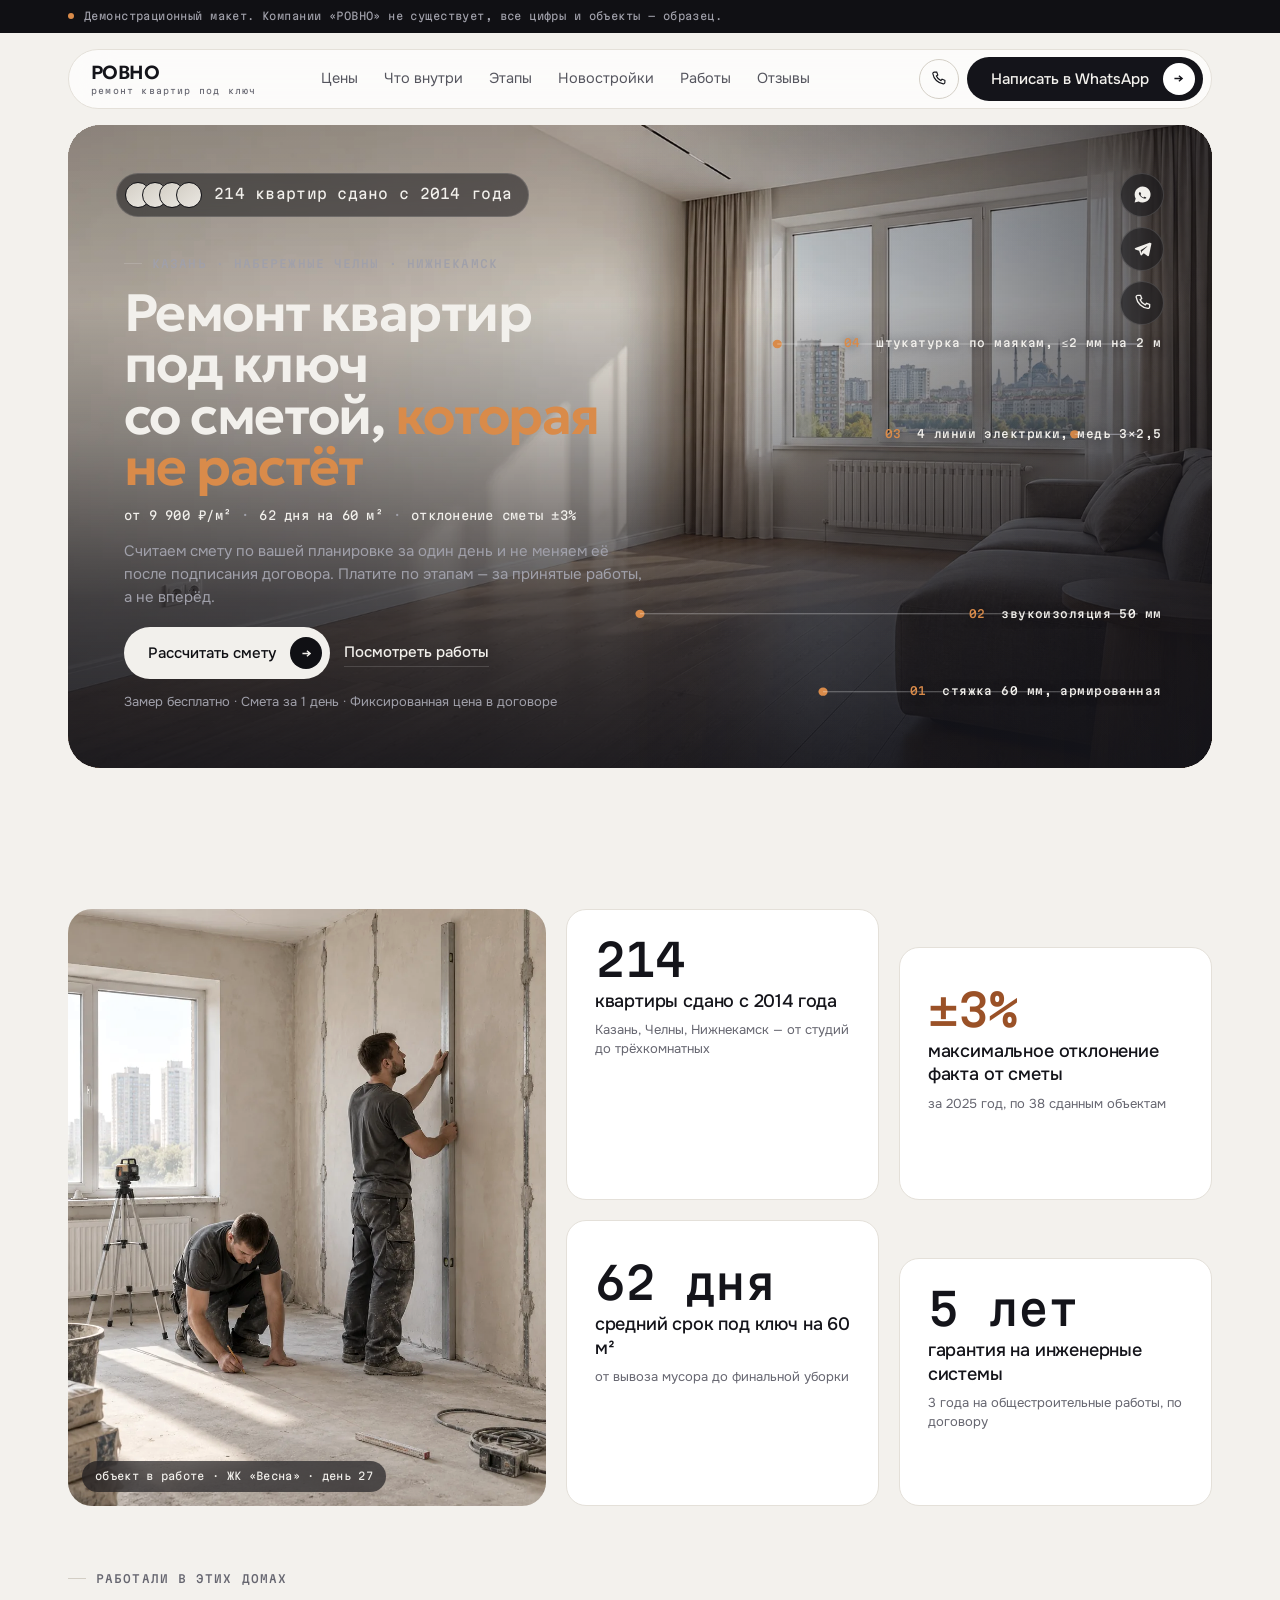
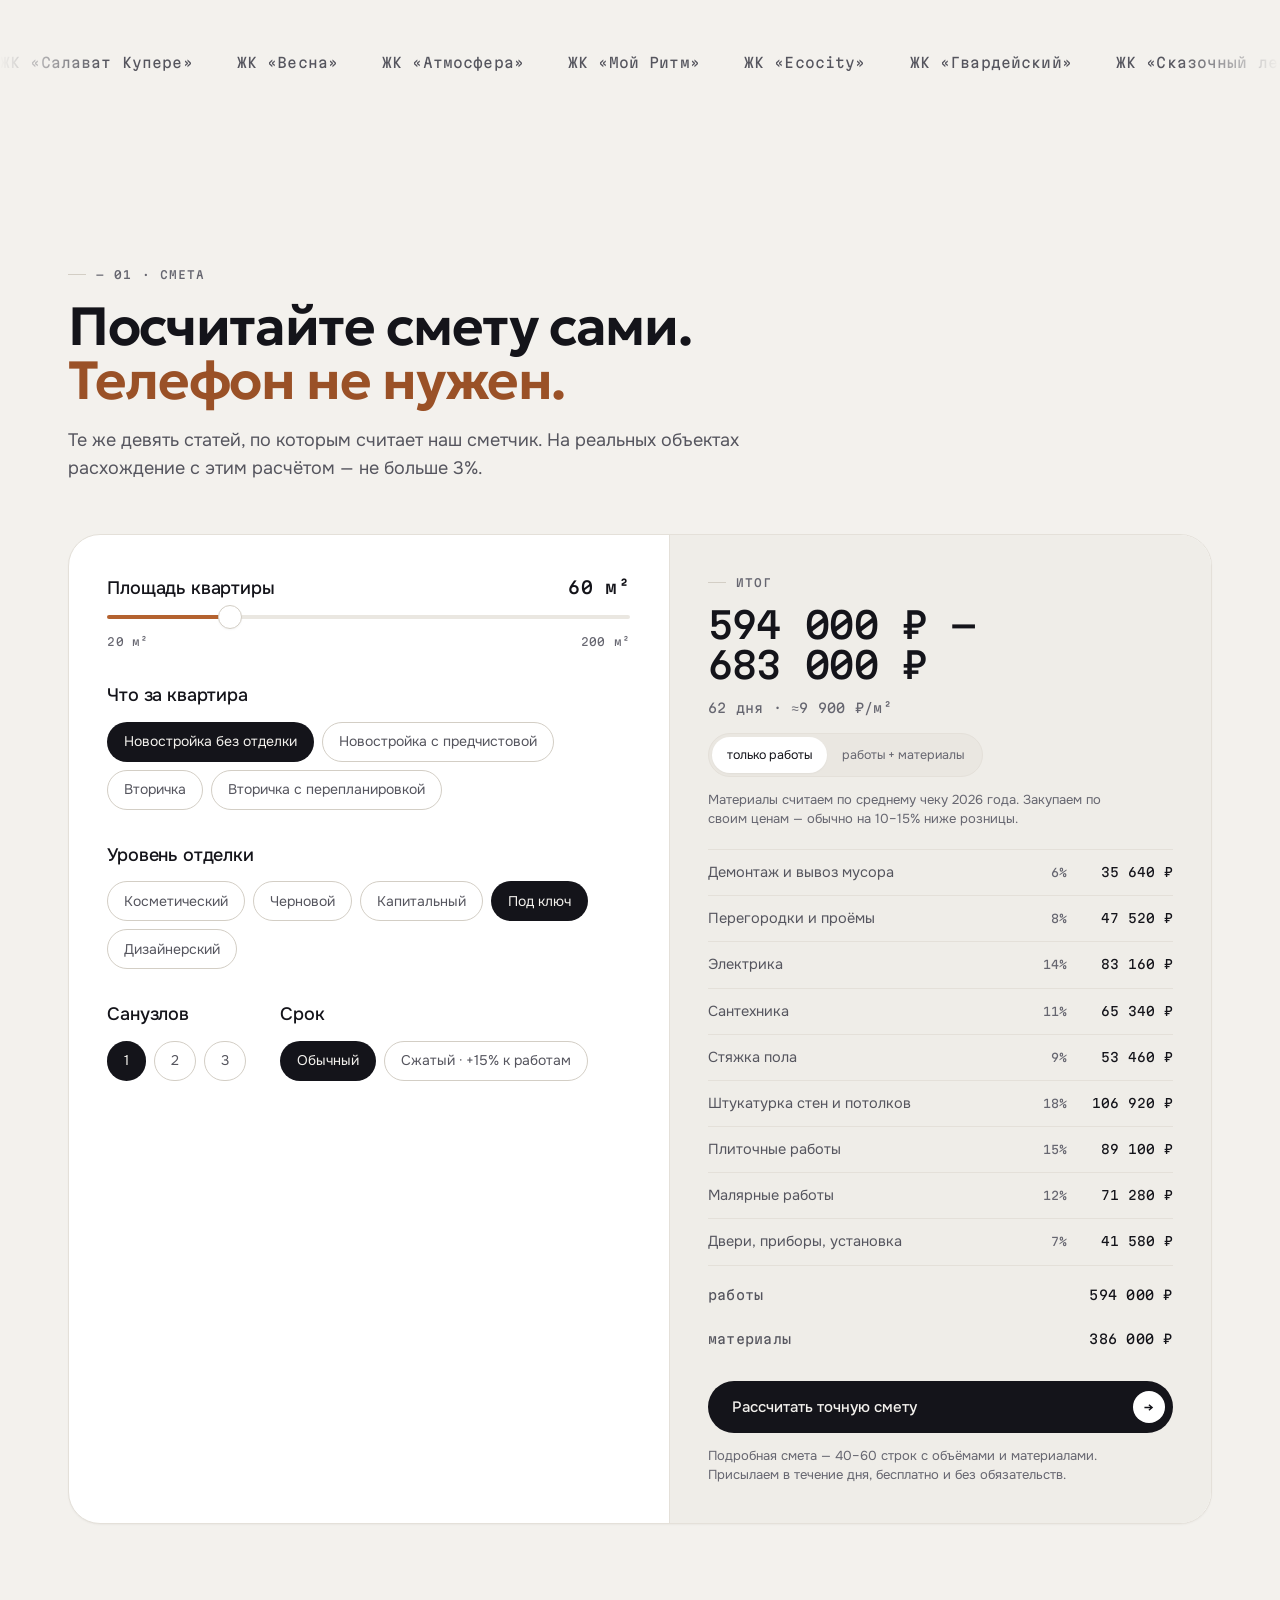
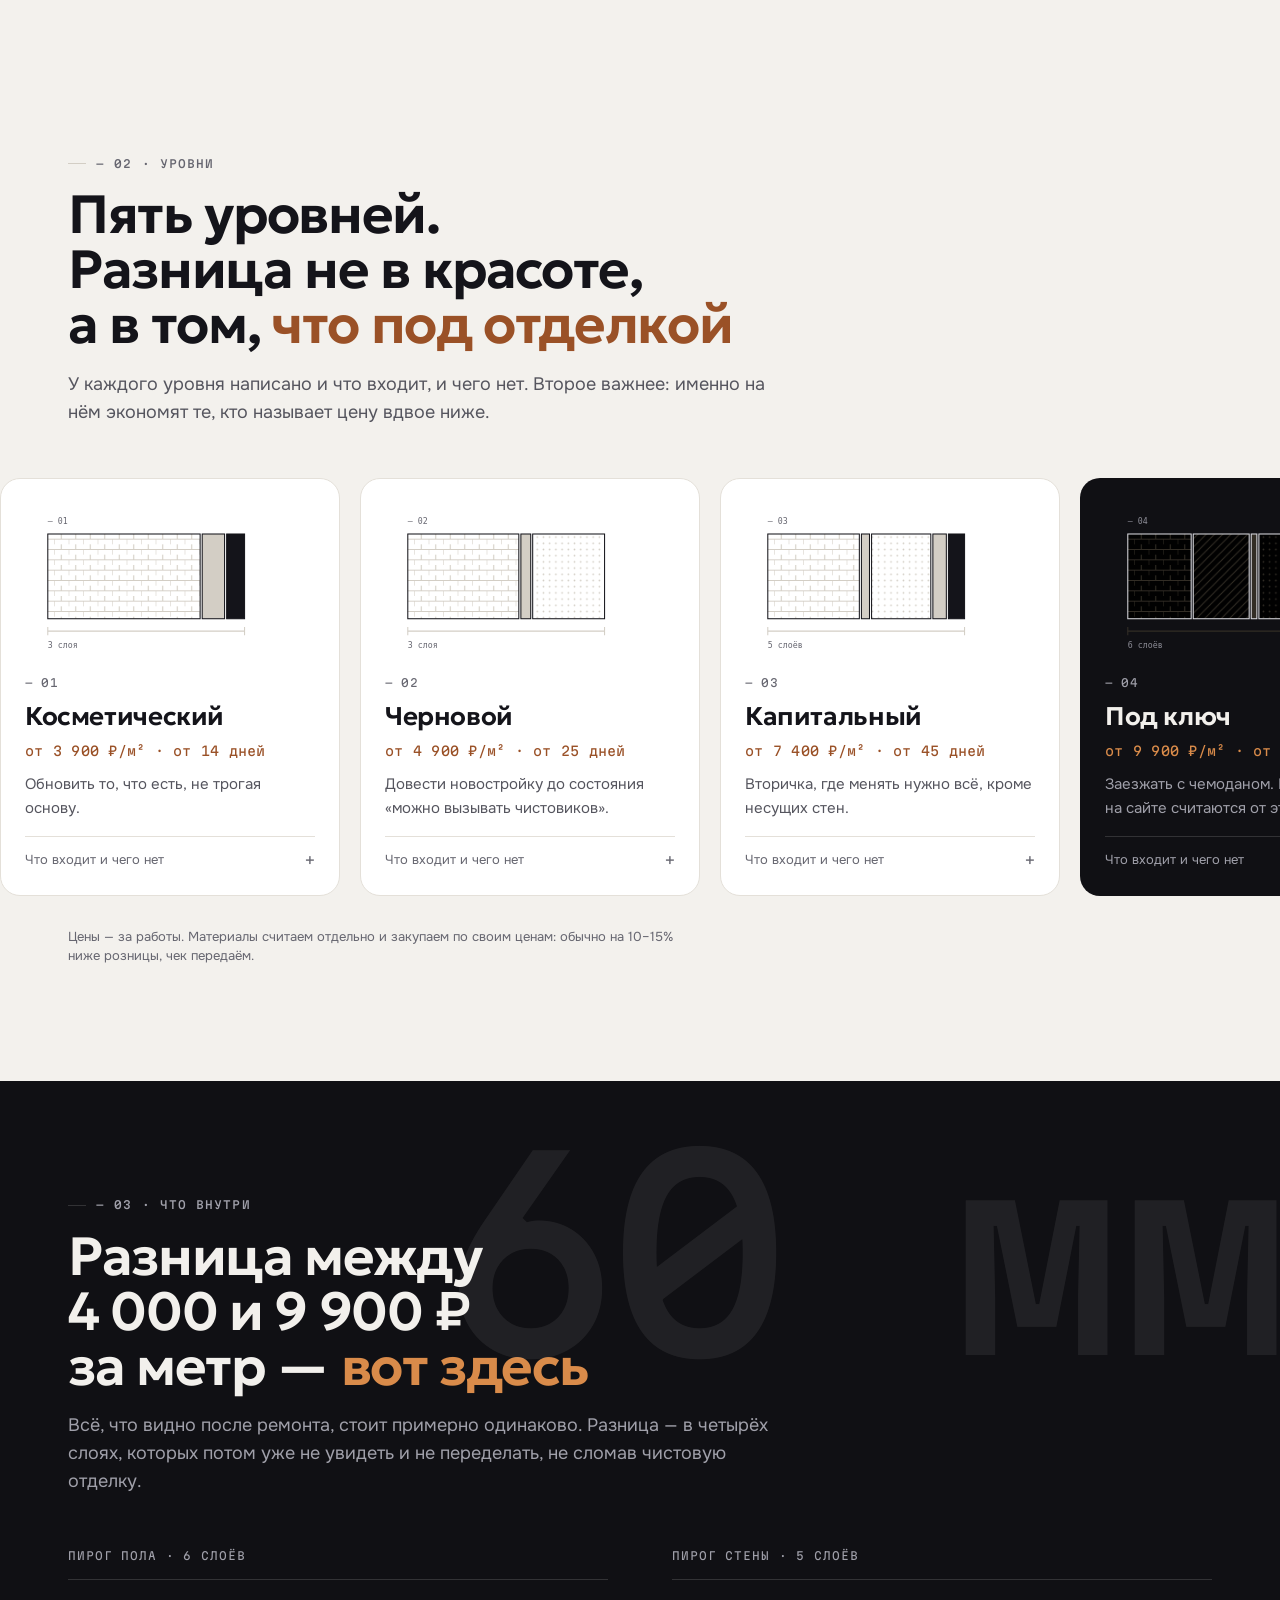
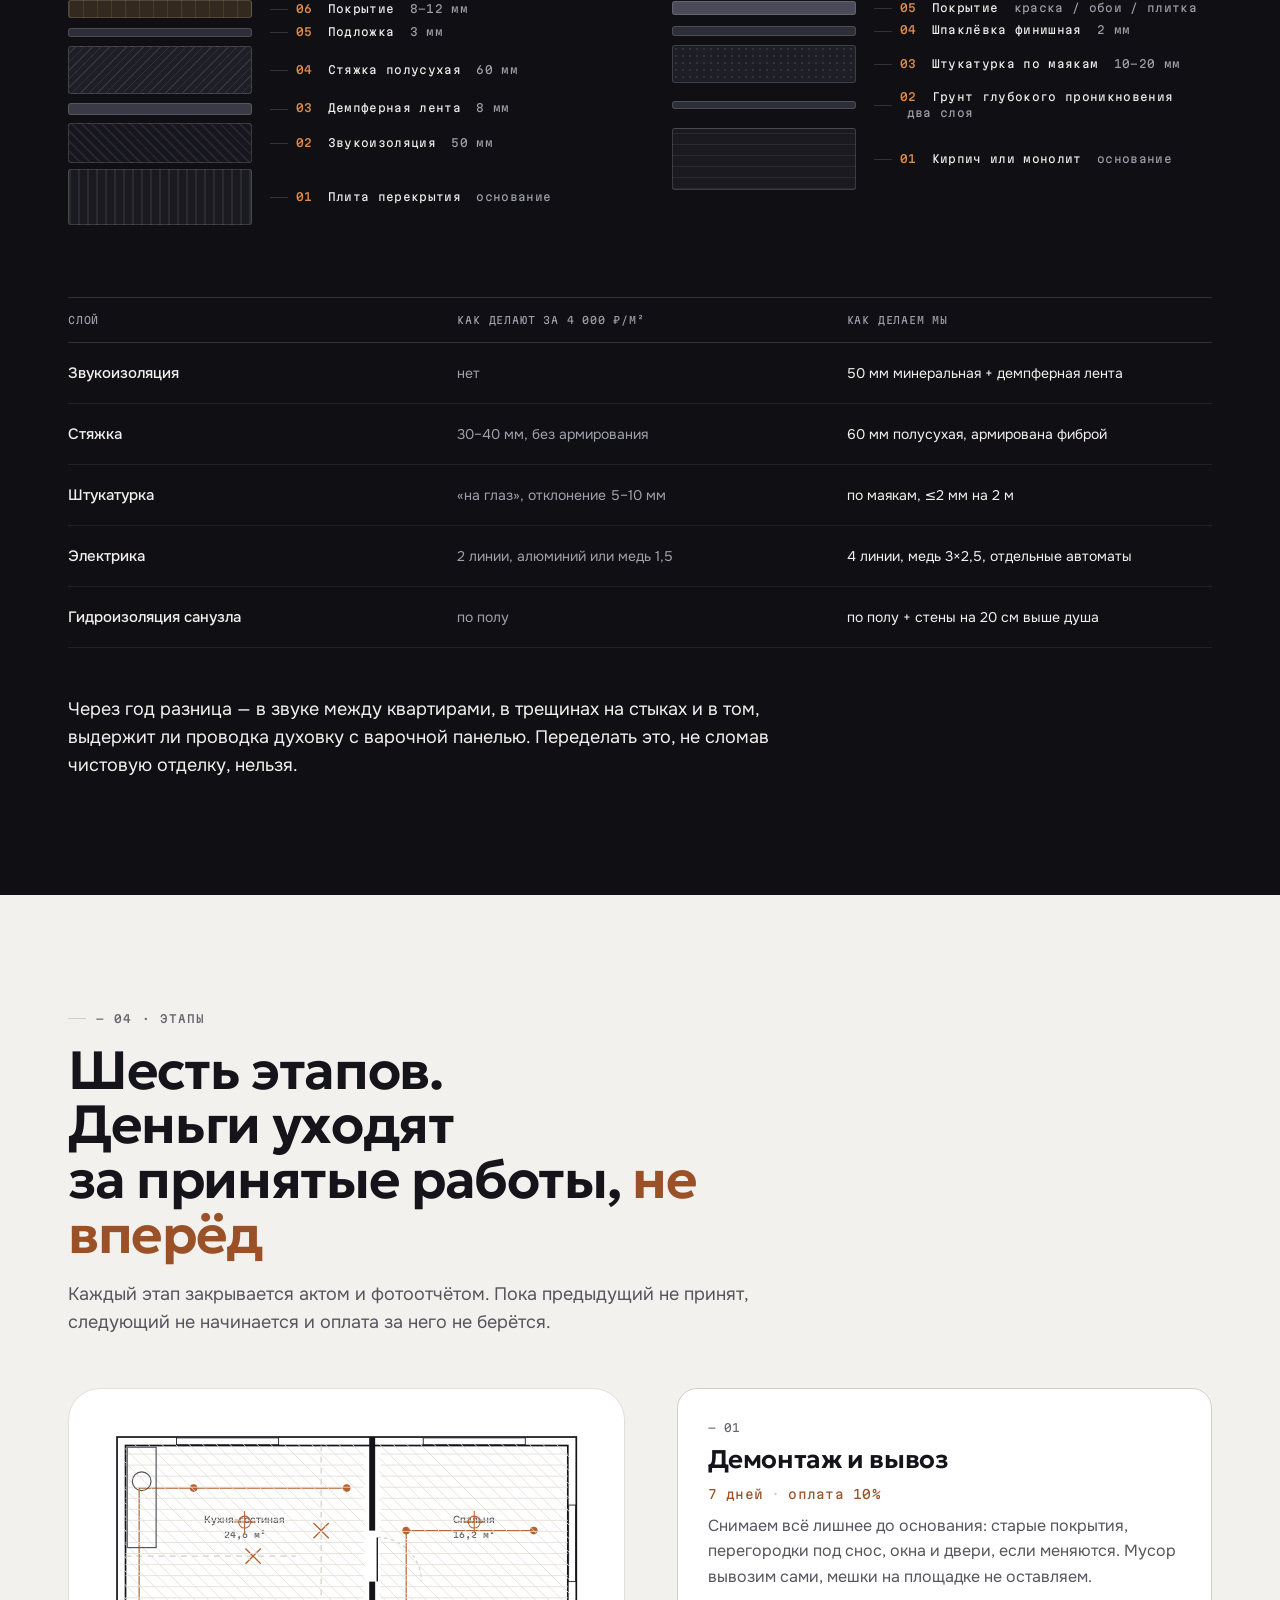
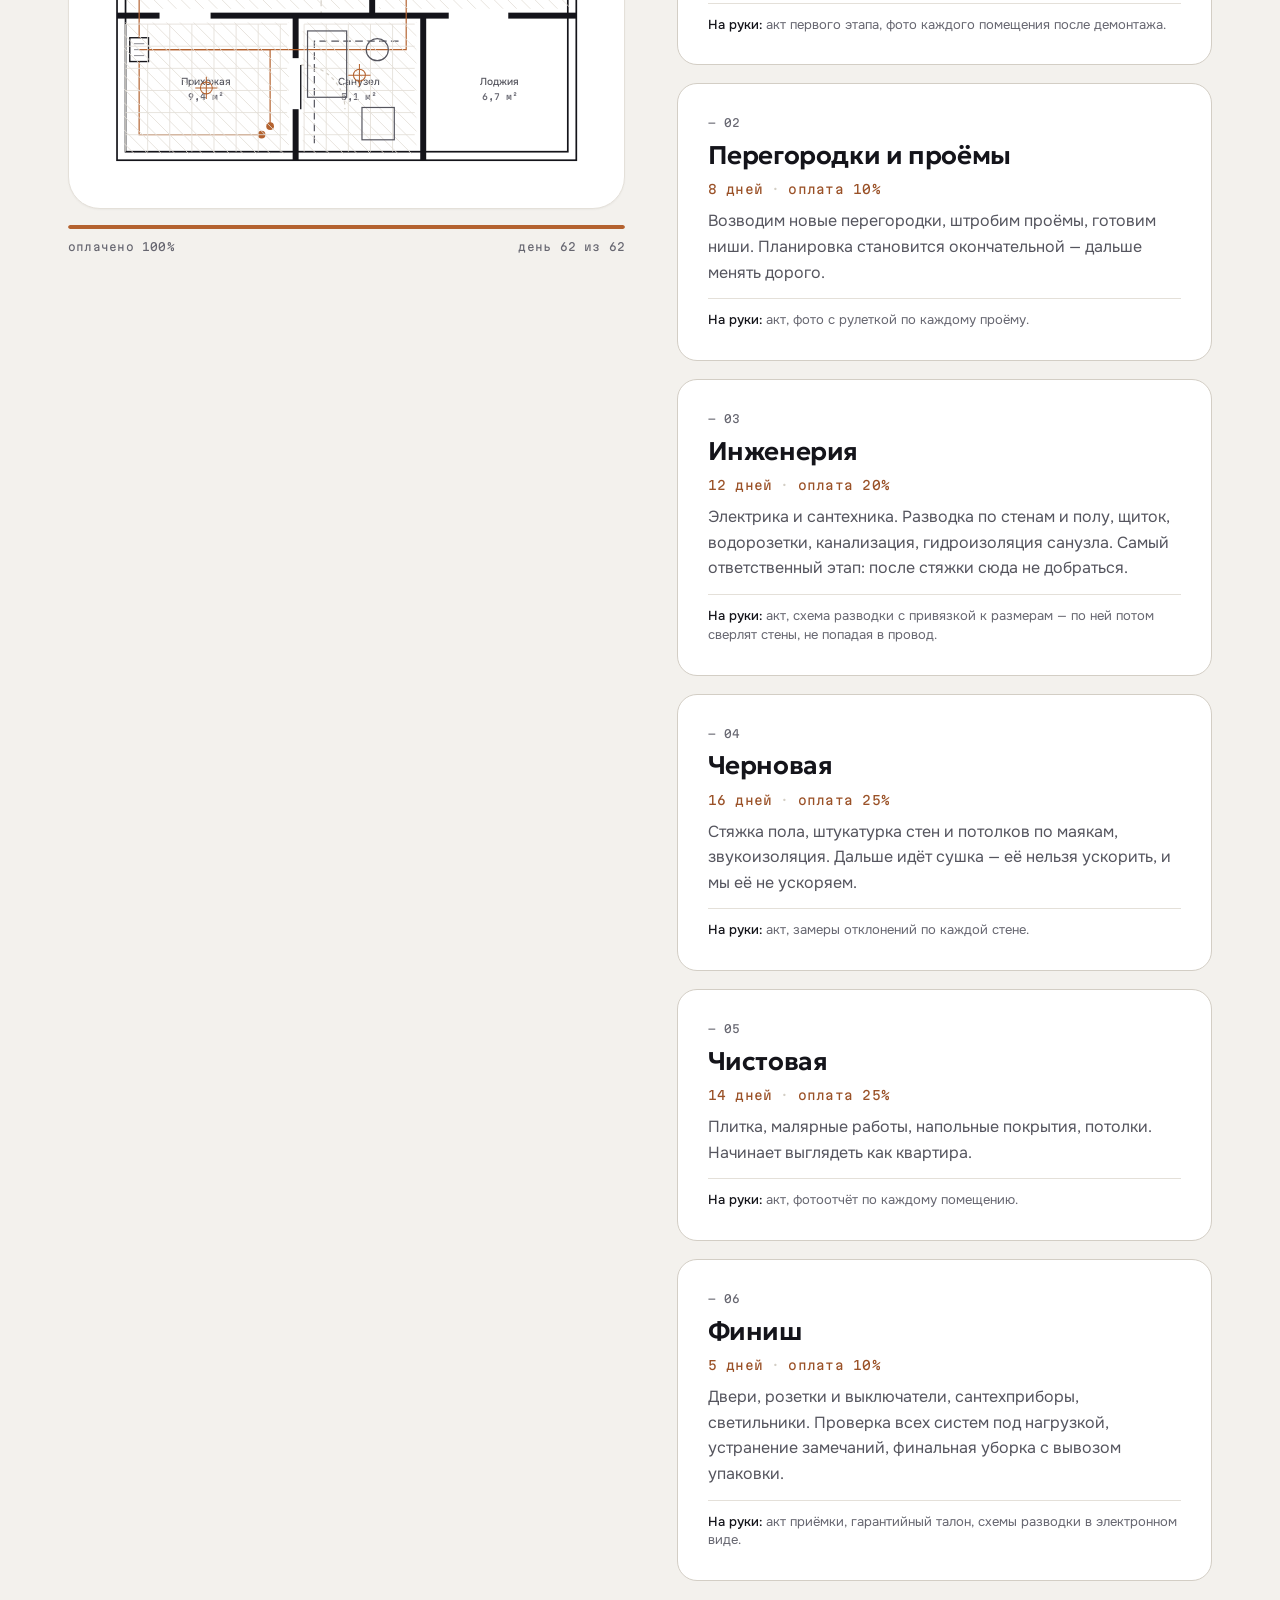
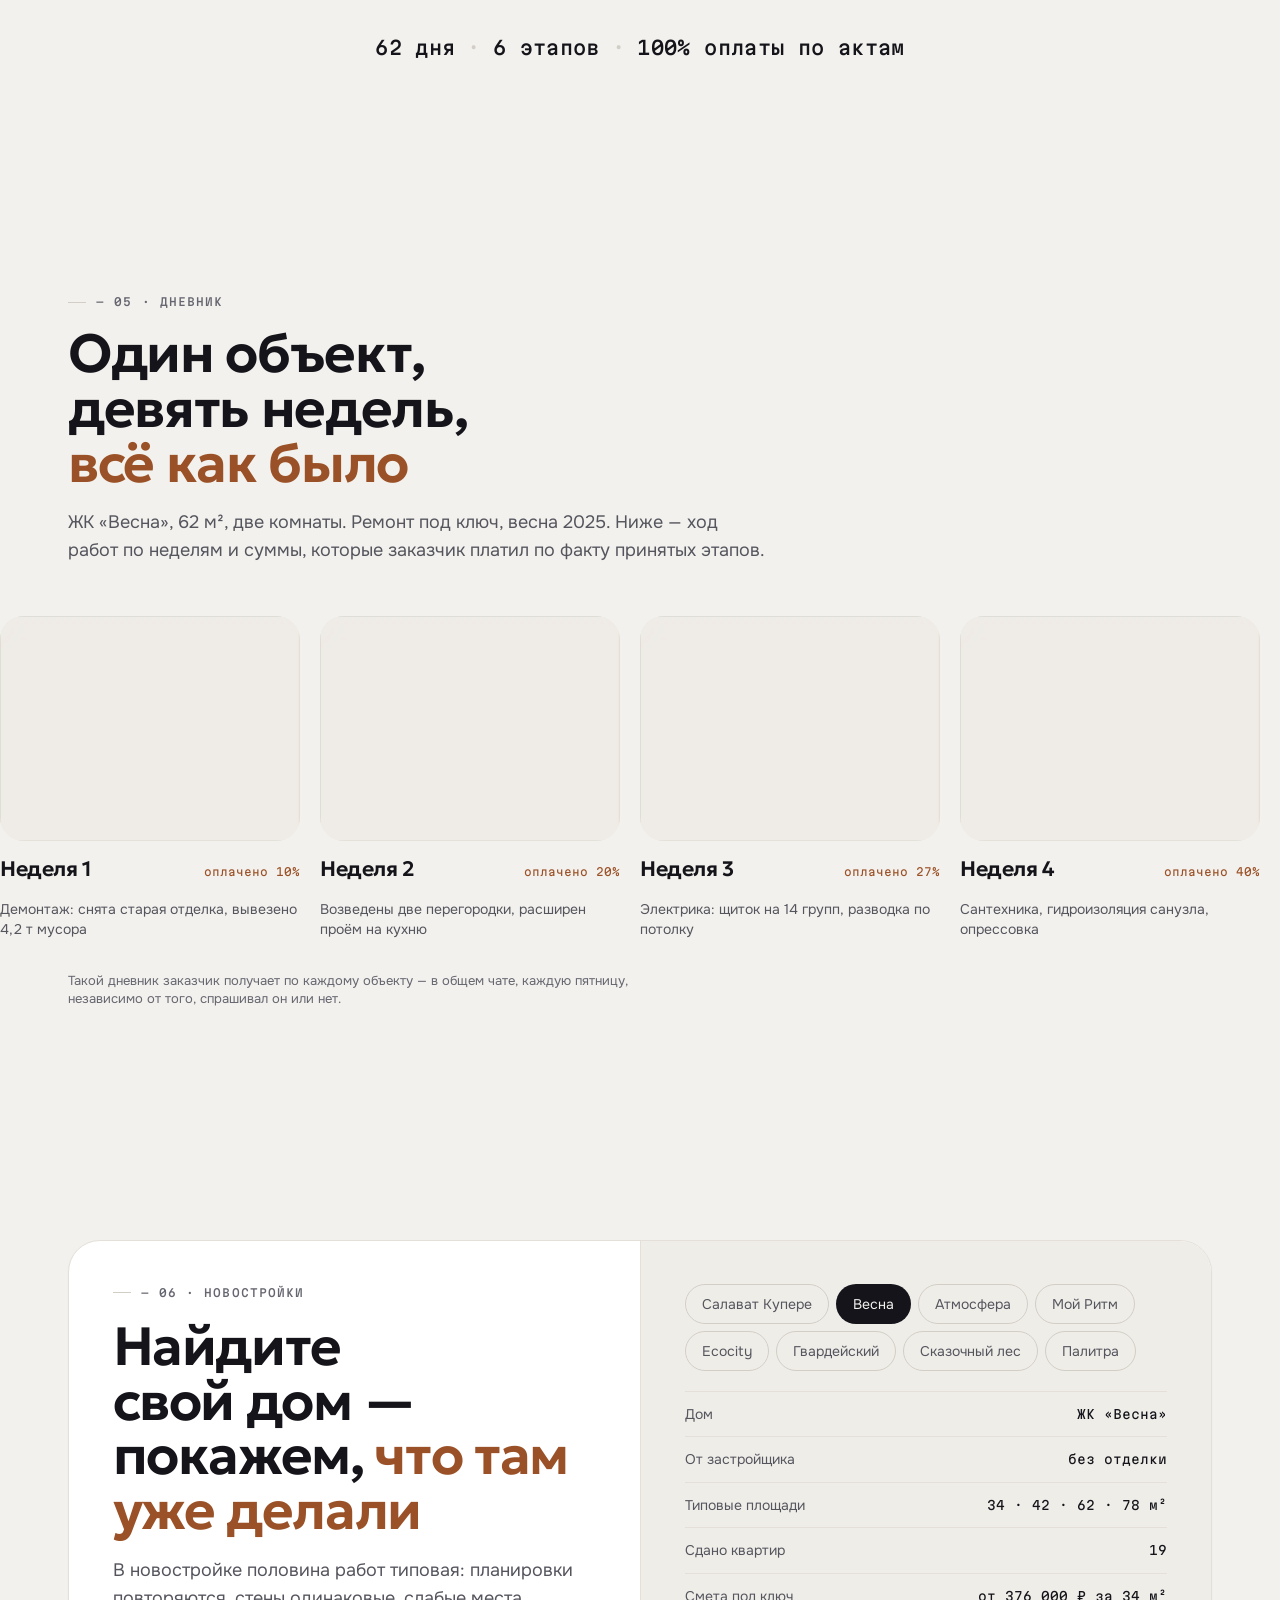
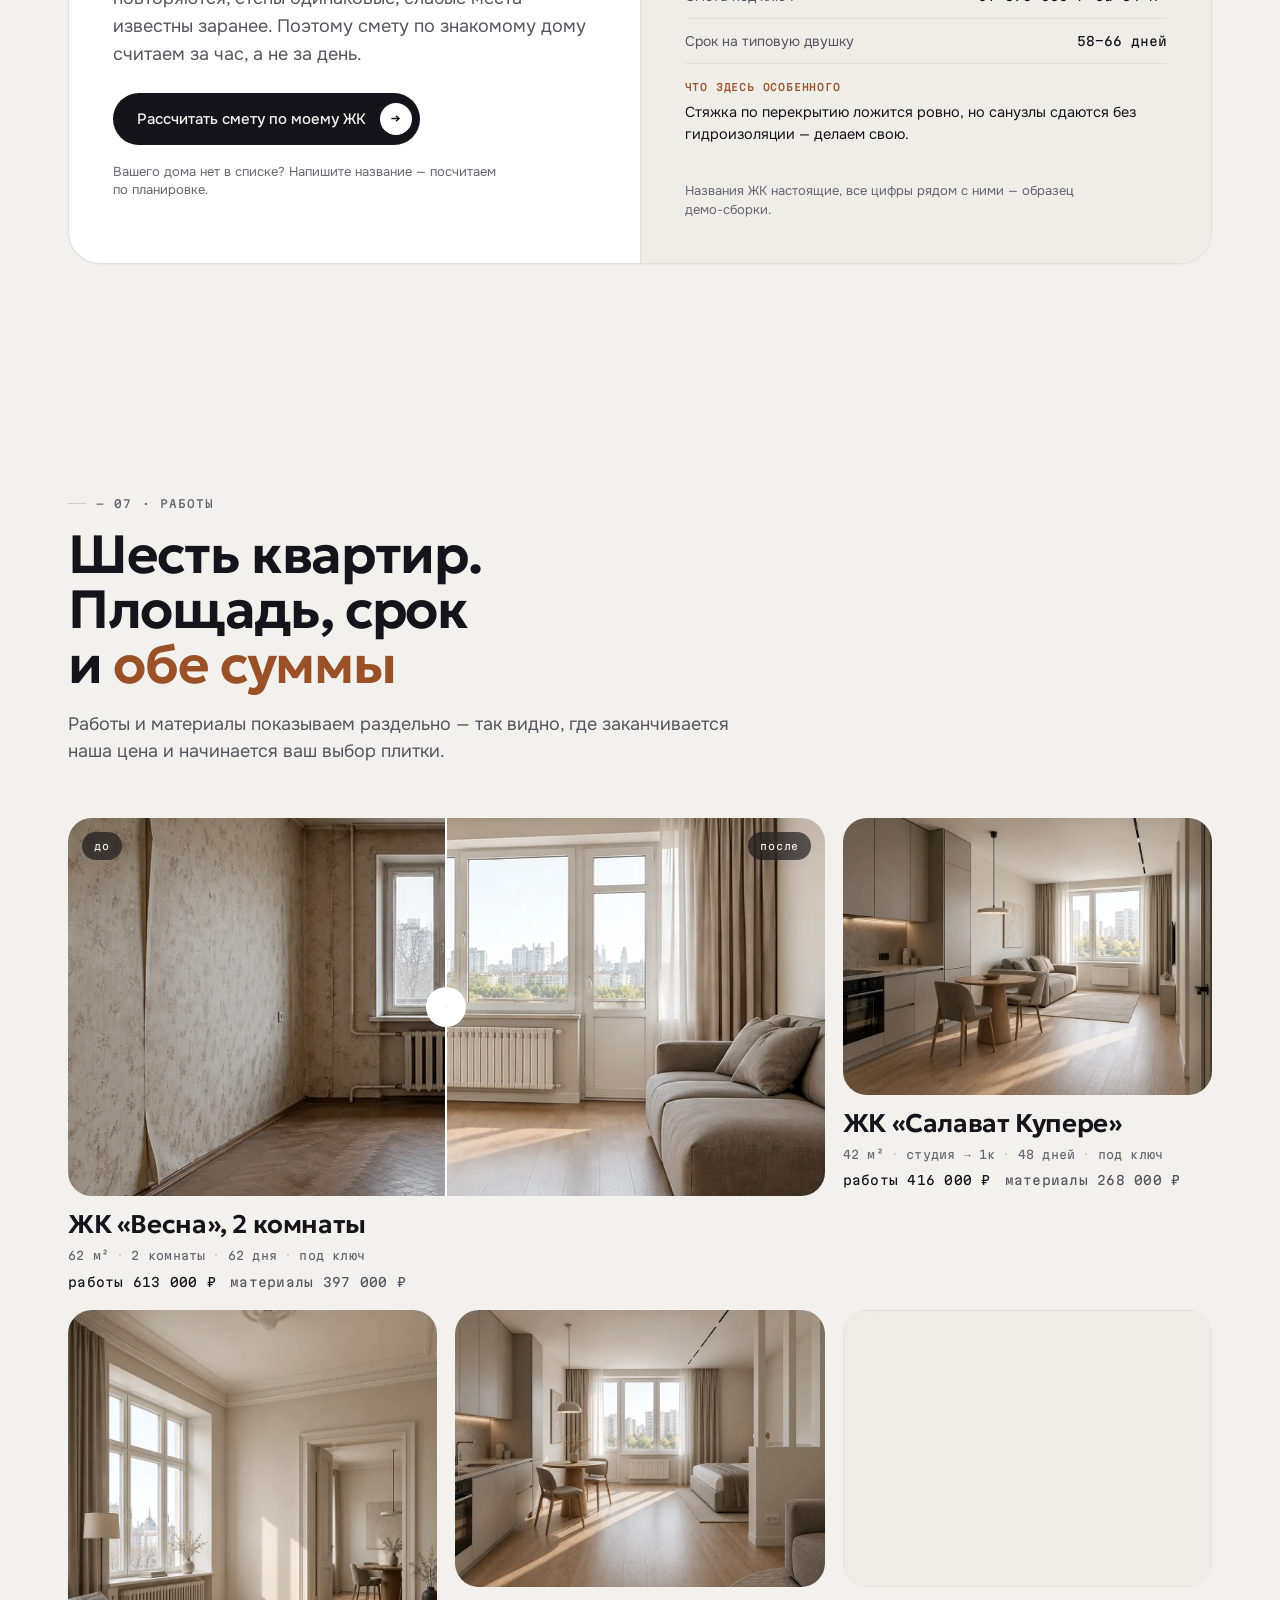
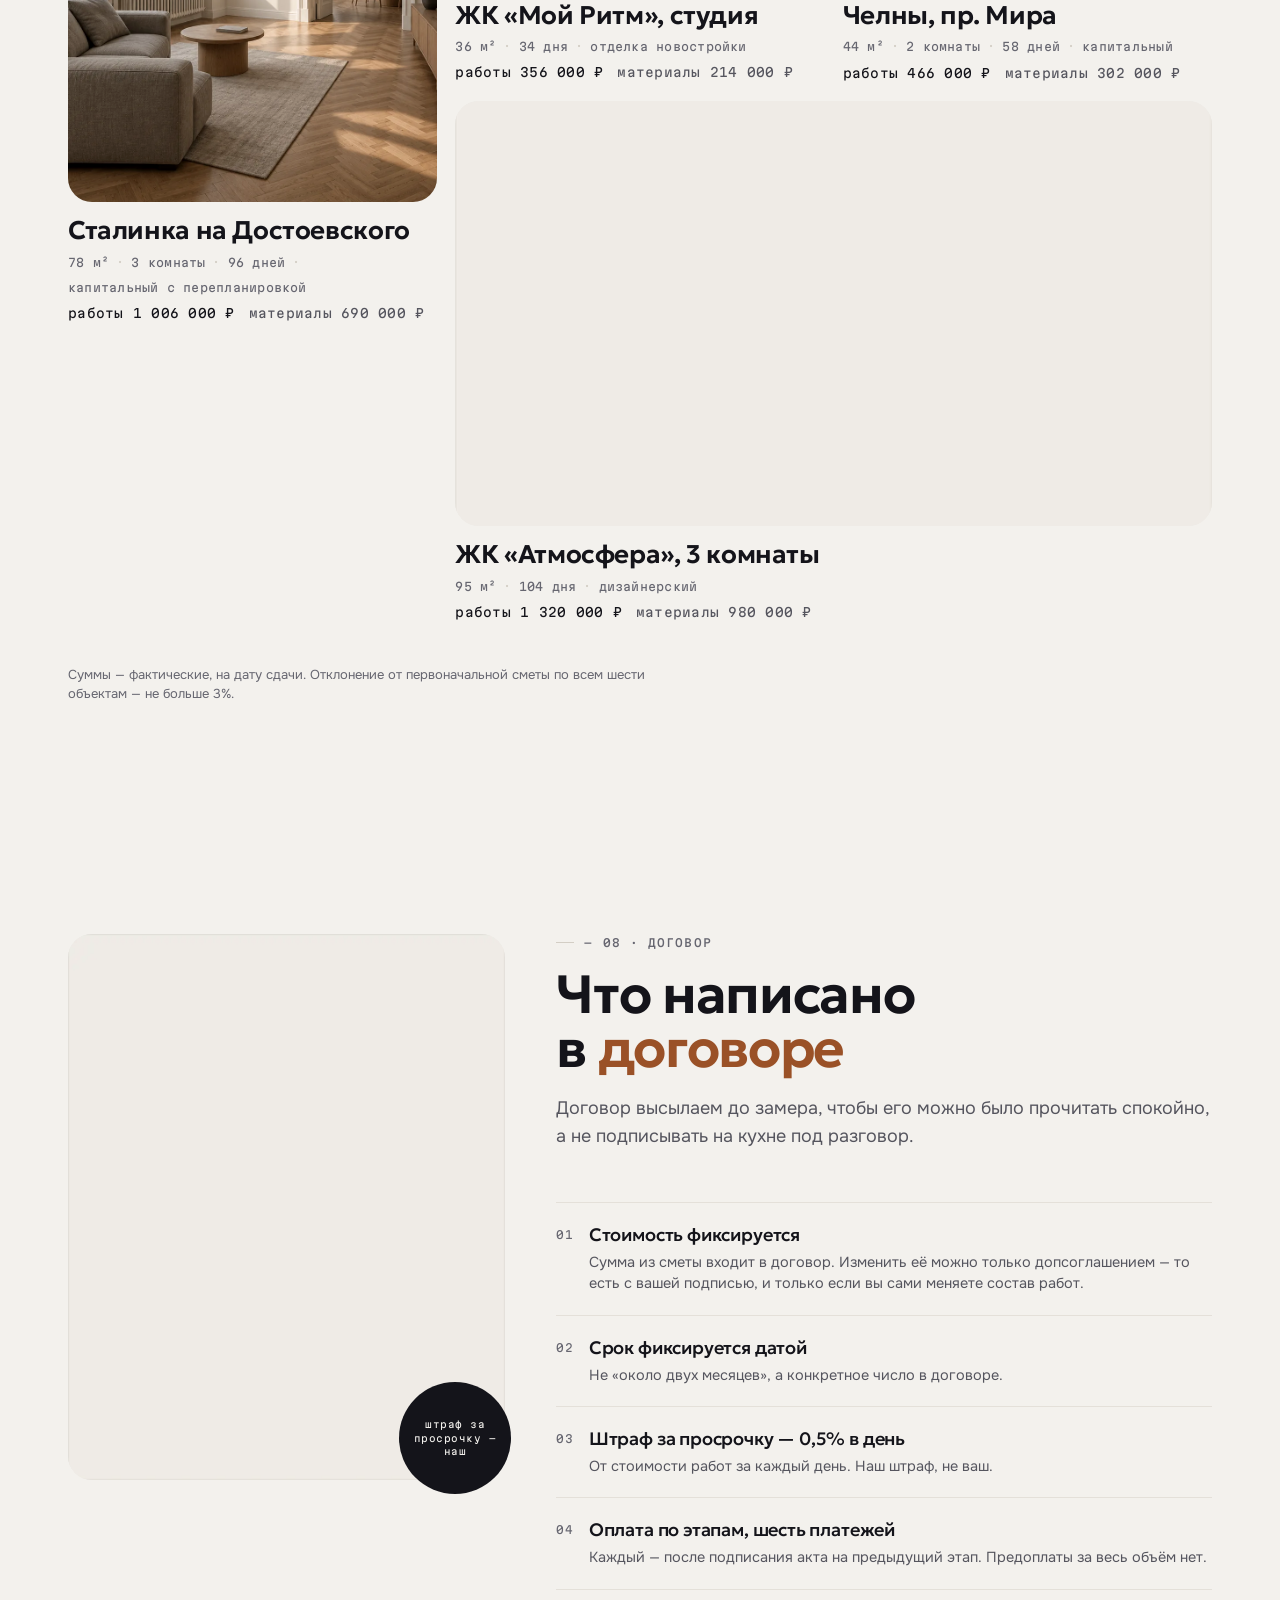
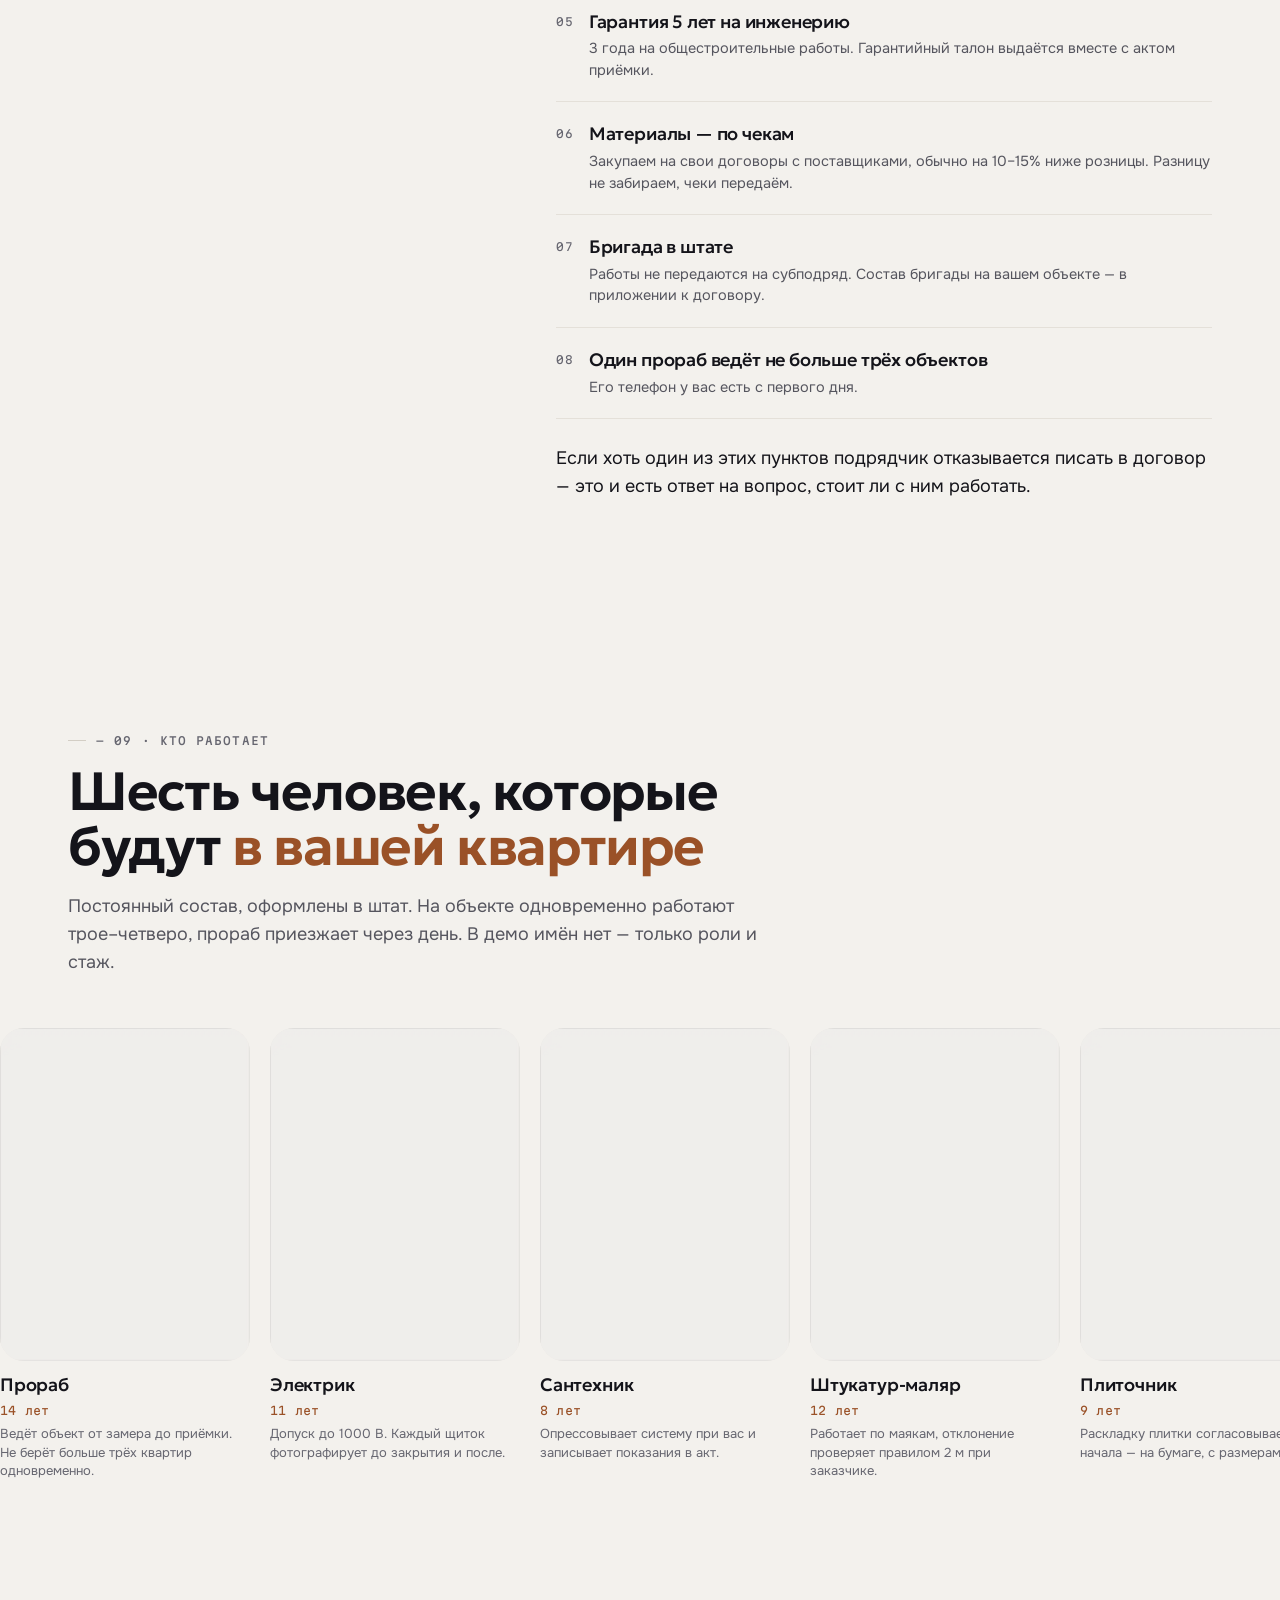
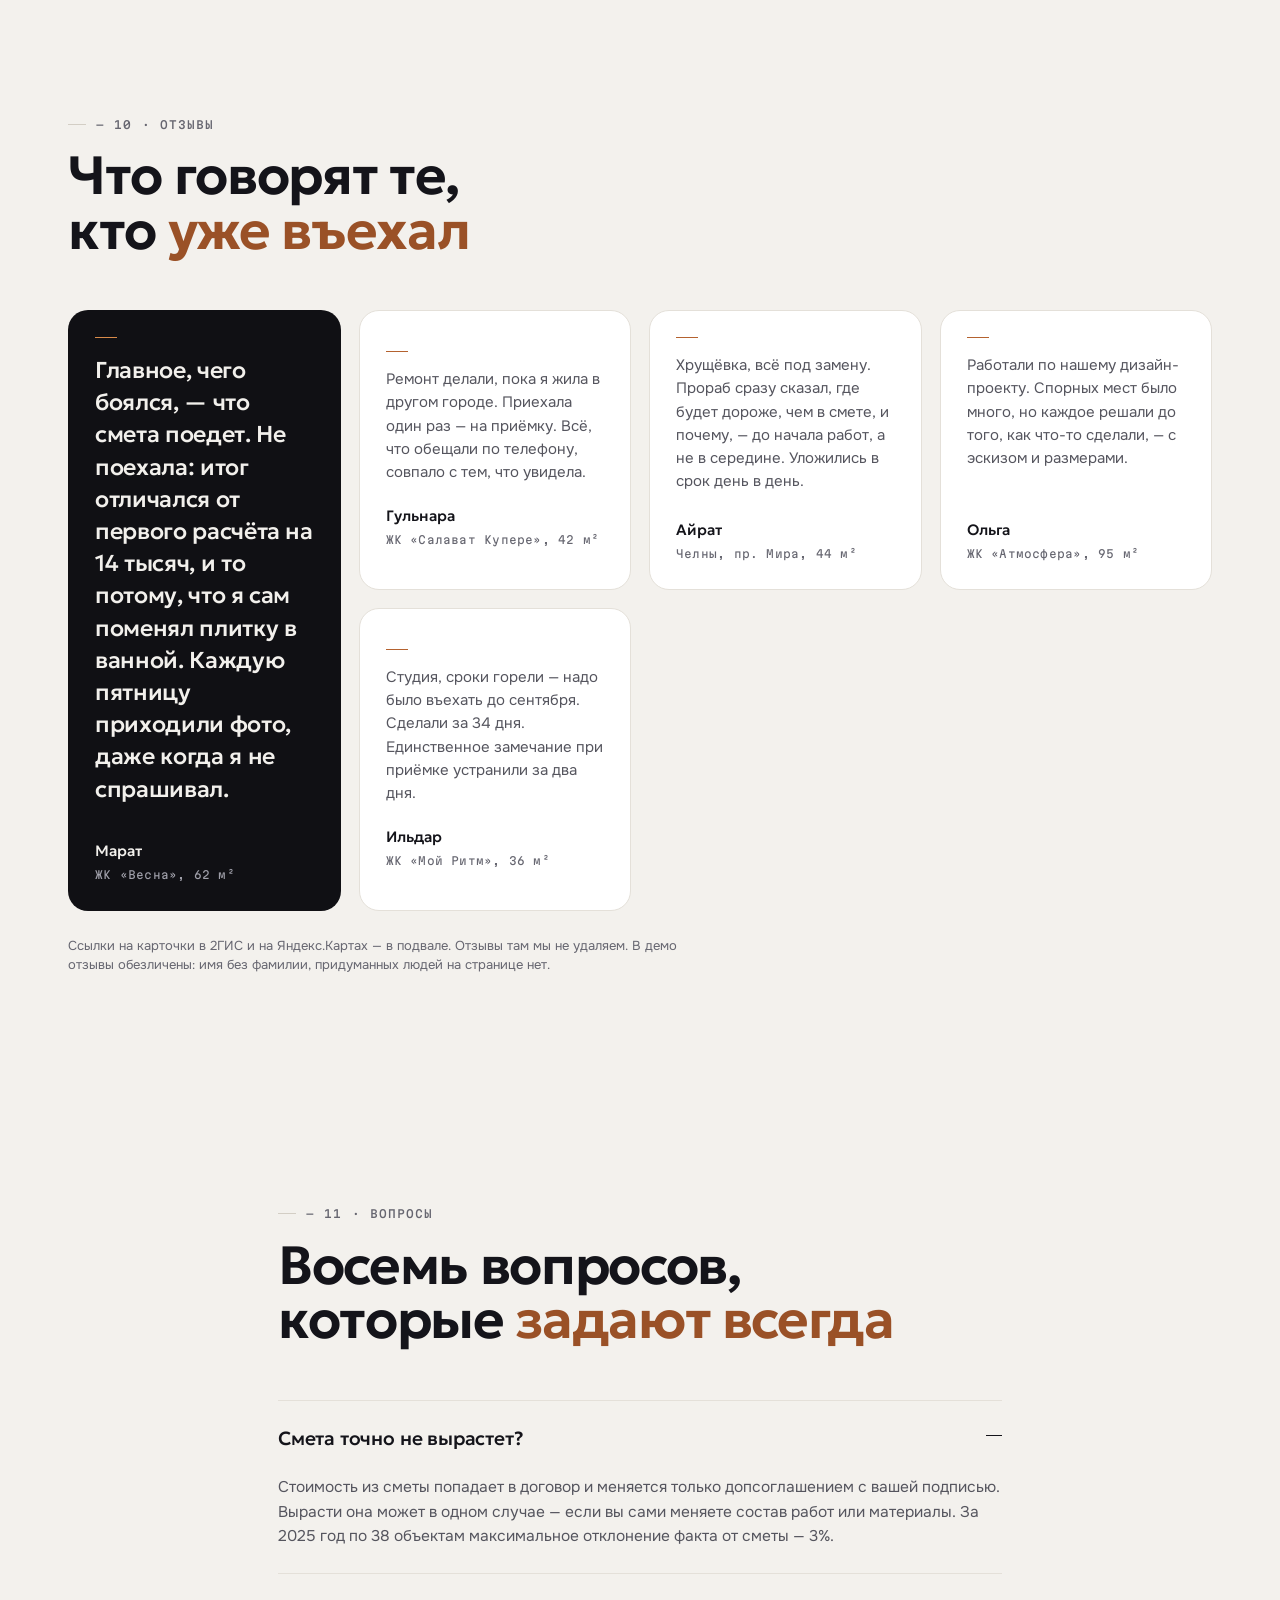
==== web/index.html @ af2cc585 "Пересобрать лендинг в направлении «инженерный разрез премиального интерьера» Прошлая сборка ушла в м" ====
<!doctype html>
<html lang="ru">
<head>
<meta charset="utf-8">
<meta name="viewport" content="width=device-width,initial-scale=1,viewport-fit=cover">
<title>Ремонт квартир под ключ в Казани — от 9 900 ₽/м² со сметой, которая не растёт | РОВНО</title>
<meta name="description" content="Считаем смету по вашей планировке за один день и не меняем её после подписания договора. От 9 900 ₽/м², 62 дня на 60 м², отклонение факта от сметы ±3%. Казань, Набережные Челны, Нижнекамск.">
<meta name="robots" content="noindex,nofollow">
<meta name="theme-color" content="#F3F1ED">
<meta name="color-scheme" content="light">
<link rel="icon" href="media/favicon.svg" type="image/svg+xml">

<link rel="preload" as="font" type="font/woff2" crossorigin href="fonts/geologica-cyrillic-wght-normal.woff2">
<link rel="preload" as="font" type="font/woff2" crossorigin href="fonts/onest-cyrillic-wght-normal.woff2">
<link rel="preload" as="font" type="font/woff2" crossorigin href="fonts/martian-mono-cyrillic-wght-normal.woff2">

<link rel="stylesheet" href="css/fonts.css">
<link rel="stylesheet" href="css/tokens.css">
<link rel="stylesheet" href="css/base.css">
<link rel="stylesheet" href="css/sections.css">
</head>
<body>

<!-- Демо-статус объявлен в трёх местах: здесь, в футере и в noindex. -->
<div class="demo">
  <div class="wrap demo__in">
    <span class="demo__dot" aria-hidden="true"></span>
    <p>Демонстрационный макет. Компании «РОВНО» не существует, все цифры и объекты — образец.</p>
  </div>
</div>

<header class="hdr">
  <div class="wrap">
    <div class="hdr__cap">
      <a class="logo" href="#top">
        <span class="logo__n">РОВНО</span>
        <span class="logo__s">ремонт квартир под ключ</span>
      </a>

      <nav class="hdr__nav" aria-label="Разделы">
        <a href="#calc">Цены</a>
        <a href="#inside">Что внутри</a>
        <a href="#stages">Этапы</a>
        <a href="#new">Новостройки</a>
        <a href="#works">Работы</a>
        <a href="#reviews">Отзывы</a>
      </nav>

      <div class="hdr__act">
        <a class="ico" href="tel:+70000000000" aria-label="Позвонить">
          <svg viewBox="0 0 24 24" fill="none" stroke="currentColor" stroke-width="1.6" aria-hidden="true"><path d="M6.5 3h3l1.5 4-2 1.5a12 12 0 0 0 6.5 6.5L17 13l4 1.5v3a2 2 0 0 1-2.2 2A17 17 0 0 1 4 5.2 2 2 0 0 1 6 3z"/></svg>
        </a>
        <a class="btn btn--pri hdr__wa" href="#lead">
          Написать в WhatsApp
          <span class="btn__arw" aria-hidden="true"><svg viewBox="0 0 16 16" fill="none" stroke="currentColor" stroke-width="1.7"><path d="M3 8h9M8.5 4.5 12.5 8l-4 3.5"/></svg></span>
        </a>
        <button class="burger" id="burger" aria-expanded="false" aria-controls="menu" aria-label="Меню">
          <span></span><span></span>
        </button>
      </div>
    </div>
  </div>
</header>

<nav class="menu" id="menu" hidden aria-label="Меню">
  <div class="menu__in">
    <a href="#calc">Цены</a>
    <a href="#inside">Что внутри</a>
    <a href="#stages">Этапы</a>
    <a href="#new">Новостройки</a>
    <a href="#works">Работы</a>
    <a href="#reviews">Отзывы</a>
    <div class="menu__btns">
      <a class="btn btn--sec" href="tel:+70000000000">Позвонить</a>
      <a class="btn btn--pri" href="#lead">Написать в WhatsApp<span class="btn__arw" aria-hidden="true"><svg viewBox="0 0 16 16" fill="none" stroke="currentColor" stroke-width="1.7"><path d="M3 8h9M8.5 4.5 12.5 8l-4 3.5"/></svg></span></a>
    </div>
  </div>
</nav>

<main id="top">

<!-- ══ 2. HERO ▲ ══════════════════════════════════════════════════════ -->
<section class="hero">
  <div class="wrap">
    <div class="hero__card">
      <div class="hero__ph">
        <img src="media/hero.webp" alt="Готовая гостиная в двухкомнатной квартире после ремонта под ключ" width="1600" height="1000" fetchpriority="high">
      </div>

      <!-- Четыре выноски. Линии прочерчиваются через 600 мс, стаггером 120 мс.
           На ширине до 900px не рисуются — схлопываются в список под фото. -->
      <svg class="hero__calls" viewBox="0 0 1000 620" preserveAspectRatio="none" aria-hidden="true">
        <g class="cl" style="--i:0"><circle class="cl__d" cx="660" cy="546" r="4"/><path class="cl__l" d="M660 546h250"/><path class="cl__s" d="M910 546h25"/></g>
        <g class="cl" style="--i:1"><circle class="cl__d" cx="500" cy="471" r="4"/><path class="cl__l" d="M500 471h410"/><path class="cl__s" d="M910 471h25"/></g>
        <g class="cl" style="--i:2"><circle class="cl__d" cx="880" cy="298" r="4"/><path class="cl__l" d="M880 298h30"/><path class="cl__s" d="M910 298h25"/></g>
        <g class="cl" style="--i:3"><circle class="cl__d" cx="620" cy="211" r="4"/><path class="cl__l" d="M620 211h290"/><path class="cl__s" d="M910 211h25"/></g>
      </svg>

      <span class="cl__t cl__t--1" style="--i:0"><b>01</b> стяжка 60 мм, армированная</span>
      <span class="cl__t cl__t--2" style="--i:1"><b>02</b> звукоизоляция 50 мм</span>
      <span class="cl__t cl__t--3" style="--i:2"><b>03</b> 4 линии электрики, медь 3×2,5</span>
      <span class="cl__t cl__t--4" style="--i:3"><b>04</b> штукатурка по маякам, ≤2 мм на 2 м</span>

      <div class="hero__body">
        <p class="eye hero__eye">Казань · Набережные Челны · Нижнекамск</p>
        <h1 class="h1">Ремонт квартир под&nbsp;ключ<br>со&nbsp;сметой, <span class="acc">которая не&nbsp;растёт</span></h1>
        <p class="hero__meta d"><span>от 9 900 ₽/м²</span><i>·</i><span>62 дня на 60 м²</span><i>·</i><span>отклонение сметы ±3%</span></p>
        <p class="hero__lead">Считаем смету по вашей планировке за один день и не меняем её после подписания договора. Платите по этапам — за принятые работы, а не вперёд.</p>
        <div class="hero__btns">
          <a class="btn btn--pri" href="#lead">Рассчитать смету<span class="btn__arw" aria-hidden="true"><svg viewBox="0 0 16 16" fill="none" stroke="currentColor" stroke-width="1.7"><path d="M3 8h9M8.5 4.5 12.5 8l-4 3.5"/></svg></span></a>
          <a class="btn btn--ghost" href="#works"><u>Посмотреть работы</u></a>
        </div>
        <p class="hero__facts cap">Замер бесплатно · Смета за 1 день · Фиксированная цена в договоре</p>
      </div>

      <div class="hero__soc">
        <div class="faces" aria-hidden="true"><i></i><i></i><i></i><i></i></div>
        <span class="d">214 квартир сдано с 2014 года</span>
      </div>

      <div class="hero__msg">
        <a href="#lead" aria-label="WhatsApp"><svg viewBox="0 0 24 24" fill="currentColor" aria-hidden="true"><path d="M12 2a10 10 0 0 0-8.6 15L2 22l5.2-1.3A10 10 0 1 0 12 2zm5.1 14c-.2.6-1.2 1.2-1.7 1.2-.5.1-1 .1-1.6-.1-.4-.1-.9-.3-1.5-.6a11 11 0 0 1-4.2-3.8c-.3-.5-.7-1.2-.7-2s.4-1.2.6-1.4c.2-.2.4-.3.6-.3h.4c.2 0 .4 0 .5.4l.7 1.7c.1.2 0 .4 0 .5l-.3.4-.3.3c-.1.1-.2.2 0 .5.2.3.7 1.1 1.4 1.8.9.8 1.6 1 1.9 1.2.2.1.4.1.5-.1l.7-.8c.2-.2.3-.2.5-.1l1.6.8c.2.1.4.2.4.3.1.1.1.5 0 1z"/></svg></a>
        <a href="#lead" aria-label="Telegram"><svg viewBox="0 0 24 24" fill="currentColor" aria-hidden="true"><path d="M21.7 4.3 2.9 11.5c-.9.4-.9 1.5.1 1.7l4.7 1.5 1.8 5.4c.2.7 1 .8 1.5.3l2.6-2.4 4.8 3.5c.7.5 1.6.1 1.8-.7l3-14.5c.2-.9-.6-1.5-1.5-1zM9.6 14.2l8.2-5.1c.3-.2.5.2.3.4l-6.7 6c-.2.2-.3.4-.3.7l-.2 2.1z"/></svg></a>
        <a href="tel:+70000000000" aria-label="Позвонить"><svg viewBox="0 0 24 24" fill="none" stroke="currentColor" stroke-width="1.7" aria-hidden="true"><path d="M6.5 3h3l1.5 4-2 1.5a12 12 0 0 0 6.5 6.5L17 13l4 1.5v3a2 2 0 0 1-2.2 2A17 17 0 0 1 4 5.2 2 2 0 0 1 6 3z"/></svg></a>
      </div>
    </div>

    <!-- Мобильная версия выносок: тот же список, без линий -->
    <ol class="calls-m">
      <li><b>01</b> стяжка 60 мм, армированная</li>
      <li><b>02</b> звукоизоляция 50 мм</li>
      <li><b>03</b> 4 линии электрики, медь 3×2,5</li>
      <li><b>04</b> штукатурка по маякам, ≤2 мм на 2 м</li>
    </ol>
  </div>
</section>

<!-- ══ 3. ЦИФРЫ И ПОЛОСА ЖК ═══════════════════════════════════════════ -->
<section class="sec sec--tight nums">
  <div class="wrap">
    <div class="nums__grid">
      <div class="ph nums__ph rv">
        <img src="media/team-onsite.webp" alt="Бригада на объекте: разметка стен перед штукатуркой" width="900" height="1100" loading="lazy">
        <span class="tag d">объект в работе · ЖК «Весна» · день 27</span>
      </div>

      <div class="nums__cells">
        <div class="cell num rv rv-1">
          <span class="d-xl">214</span>
          <p class="h4">квартиры сдано с 2014 года</p>
          <p class="cap">Казань, Челны, Нижнекамск — от студий до трёхкомнатных</p>
        </div>
        <div class="cell num num--tall rv rv-2">
          <span class="d-xl acc">±3%</span>
          <p class="h4">максимальное отклонение факта от сметы</p>
          <p class="cap">за 2025 год, по 38 сданным объектам</p>
        </div>
        <div class="cell num num--tall rv rv-3">
          <span class="d-xl">62 дня</span>
          <p class="h4">средний срок под ключ на 60 м²</p>
          <p class="cap">от вывоза мусора до финальной уборки</p>
        </div>
        <div class="cell num rv rv-4">
          <span class="d-xl">5 лет</span>
          <p class="h4">гарантия на инженерные системы</p>
          <p class="cap">3 года на общестроительные работы, по договору</p>
        </div>
      </div>
    </div>
  </div>

  <div class="wrap"><p class="eye mq__eye">работали в этих домах</p></div>
  <div class="mq" aria-label="Жилые комплексы, в которых компания работала">
    <div class="mq__row">
      <div class="mq__grp">
        <span>ЖК «Салават Купере»</span><span>ЖК «Весна»</span><span>ЖК «Атмосфера»</span><span>ЖК «Мой Ритм»</span><span>ЖК «Ecocity»</span><span>ЖК «Гвардейский»</span><span>ЖК «Сказочный лес»</span><span>ЖК «Палитра»</span>
      </div>
      <div class="mq__grp" aria-hidden="true">
        <span>ЖК «Салават Купере»</span><span>ЖК «Весна»</span><span>ЖК «Атмосфера»</span><span>ЖК «Мой Ритм»</span><span>ЖК «Ecocity»</span><span>ЖК «Гвардейский»</span><span>ЖК «Сказочный лес»</span><span>ЖК «Палитра»</span>
      </div>
    </div>
  </div>
</section>

<!-- ══ 4. КАЛЬКУЛЯТОР СМЕТЫ ▲ ═════════════════════════════════════════ -->
<section class="sec calc" id="calc" data-calc>
  <div class="wrap">
    <div class="head rv">
      <p class="eye">— 01 · Смета</p>
      <h2 class="h2">Посчитайте смету сами.<br><span class="acc">Телефон не нужен.</span></h2>
      <p class="lead">Те же девять статей, по которым считает наш сметчик. На реальных объектах расхождение с этим расчётом — не больше 3%.</p>
    </div>

    <div class="panel calc__panel rv rv-1">
      <div class="calc__in">
        <div class="fld">
          <div class="fld__top">
            <label class="h4" for="area">Площадь квартиры</label>
            <output class="d fld__out" id="area-out">60 м²</output>
          </div>
          <input id="area" class="rng" type="range" min="20" max="200" step="1" value="60" aria-label="Площадь в квадратных метрах">
          <div class="rng__sc d"><span>20 м²</span><span>200 м²</span></div>
        </div>

        <div class="fld">
          <p class="h4 fld__lab">Что за квартира</p>
          <div class="chips" data-g="object">
            <button class="chip on" data-v="raw" type="button">Новостройка без отделки</button>
            <button class="chip" data-v="pre" type="button">Новостройка с предчистовой</button>
            <button class="chip" data-v="old" type="button">Вторичка</button>
            <button class="chip" data-v="replan" type="button">Вторичка с перепланировкой</button>
          </div>
        </div>

        <div class="fld">
          <p class="h4 fld__lab">Уровень отделки</p>
          <div class="chips" data-g="level">
            <button class="chip" data-v="cosmetic" type="button">Косметический</button>
            <button class="chip" data-v="rough" type="button">Черновой</button>
            <button class="chip" data-v="capital" type="button">Капитальный</button>
            <button class="chip on" data-v="turnkey" type="button">Под ключ</button>
            <button class="chip" data-v="design" type="button">Дизайнерский</button>
          </div>
        </div>

        <div class="calc__row2">
          <div class="fld">
            <p class="h4 fld__lab">Санузлов</p>
            <div class="chips" data-g="baths">
              <button class="chip on" data-v="1" type="button">1</button>
              <button class="chip" data-v="2" type="button">2</button>
              <button class="chip" data-v="3" type="button">3</button>
            </div>
          </div>
          <div class="fld">
            <p class="h4 fld__lab">Срок</p>
            <div class="chips" data-g="fast">
              <button class="chip on" data-v="0" type="button">Обычный</button>
              <button class="chip" data-v="1" type="button">Сжатый · +15% к работам</button>
            </div>
          </div>
        </div>
      </div>

      <div class="calc__out">
        <div class="calc__sticky">
          <p class="eye">итог</p>
          <p class="calc__sum d" id="sum-all">—</p>
          <p class="calc__sub d" id="sum-days">—</p>

          <div class="seg" role="group" aria-label="Что показывать в итоге">
            <button class="seg__b on" type="button" data-mode="work">только работы</button>
            <button class="seg__b" type="button" data-mode="all">работы + материалы</button>
          </div>

          <p class="cap calc__note">Материалы считаем по среднему чеку 2026 года. Закупаем по своим ценам — обычно на 10–15% ниже розницы.</p>

          <ul class="est" id="est"></ul>

          <div class="est__tot d">
            <span>работы</span><span id="sum-work">—</span>
          </div>
          <div class="est__tot d">
            <span>материалы</span><span id="sum-mat">—</span>
          </div>

          <a class="btn btn--pri btn--wide calc__cta" href="#lead">Рассчитать точную смету<span class="btn__arw" aria-hidden="true"><svg viewBox="0 0 16 16" fill="none" stroke="currentColor" stroke-width="1.7"><path d="M3 8h9M8.5 4.5 12.5 8l-4 3.5"/></svg></span></a>
          <p class="cap calc__fine">Подробная смета — 40–60 строк с объёмами и материалами. Присылаем в течение дня, бесплатно и без обязательств.</p>
        </div>
      </div>
    </div>
  </div>
</section>

<!-- ══ 5. ПЯТЬ УРОВНЕЙ ════════════════════════════════════════════════ -->
<section class="sec lvls" id="levels">
  <div class="wrap">
    <div class="head rv">
      <p class="eye">— 02 · Уровни</p>
      <h2 class="h2">Пять уровней. Разница не в красоте,<br>а в том, <span class="acc">что под отделкой</span></h2>
      <p class="lead">У каждого уровня написано и что входит, и чего нет. Второе важнее: именно на нём экономят те, кто называет цену вдвое ниже.</p>
    </div>
  </div>

  <div class="rail lvls__rail rv rv-1">
    <div class="rail__in">

      <article class="lvl">
        <img class="lvl__art" src="media/level-1.svg" alt="Разрез стены косметического ремонта: два слоя поверх основания" width="280" height="150" loading="lazy">
        <p class="lvl__n d">— 01</p>
        <h3 class="h3">Косметический</h3>
        <p class="lvl__p d">от 3 900 ₽/м² · от 14 дней</p>
        <p class="lvl__d">Обновить то, что есть, не трогая основу.</p>
        <details class="lvl__det"><summary>Что входит и чего нет</summary>
          <p class="lvl__in"><b>Входит:</b> снятие старых обоев и покрытий · шпаклёвка и покраска стен · поклейка обоев · натяжной потолок · замена напольного покрытия · замена розеток и выключателей.</p>
          <p class="lvl__no"><b>Чего нет:</b> замены проводки и труб · выравнивания стен по маякам · новой стяжки · работ в санузле.</p>
        </details>
      </article>

      <article class="lvl">
        <img class="lvl__art" src="media/level-2.svg" alt="Разрез стены чернового ремонта: три слоя поверх основания" width="280" height="150" loading="lazy">
        <p class="lvl__n d">— 02</p>
        <h3 class="h3">Черновой</h3>
        <p class="lvl__p d">от 4 900 ₽/м² · от 25 дней</p>
        <p class="lvl__d">Довести новостройку до состояния «можно вызывать чистовиков».</p>
        <details class="lvl__det"><summary>Что входит и чего нет</summary>
          <p class="lvl__in"><b>Входит:</b> демонтаж и вывоз · возведение перегородок · разводка электрики и сантехники · стяжка пола · штукатурка стен по маякам · гидроизоляция санузла.</p>
          <p class="lvl__no"><b>Чего нет:</b> чистовой отделки, плитки, дверей, сантехприборов.</p>
        </details>
      </article>

      <article class="lvl">
        <img class="lvl__art" src="media/level-3.svg" alt="Разрез стены капитального ремонта: пять слоёв поверх основания" width="280" height="150" loading="lazy">
        <p class="lvl__n d">— 03</p>
        <h3 class="h3">Капитальный</h3>
        <p class="lvl__p d">от 7 400 ₽/м² · от 45 дней</p>
        <p class="lvl__d">Вторичка, где менять нужно всё, кроме несущих стен.</p>
        <details class="lvl__det"><summary>Что входит и чего нет</summary>
          <p class="lvl__in"><b>Входит:</b> всё из чернового · полная замена проводки и труб · выравнивание всех поверхностей · плитка в санузле и на кухне · малярные работы · установка дверей и приборов.</p>
          <p class="lvl__no"><b>Чего нет:</b> перепланировки с согласованием · дизайн-проекта · мебели и техники.</p>
        </details>
      </article>

      <article class="lvl lvl--rec">
        <span class="lvl__badge d">рекомендуем</span>
        <img class="lvl__art" src="media/level-4.svg" alt="Разрез стены ремонта под ключ: шесть слоёв поверх основания" width="280" height="150" loading="lazy">
        <p class="lvl__n d">— 04</p>
        <h3 class="h3">Под ключ</h3>
        <p class="lvl__p d">от 9 900 ₽/м² · от 60 дней</p>
        <p class="lvl__d">Заезжать с чемоданом. Цены и сроки на сайте считаются от этого уровня.</p>
        <details class="lvl__det"><summary>Что входит и чего нет</summary>
          <p class="lvl__in"><b>Входит:</b> всё из капитального · звукоизоляция стен и пола 50 мм · тёплый пол в санузле и на кухне · разведение слаботочки — интернет, ТВ, датчики · подбор и закупка материалов · финальная уборка.</p>
          <p class="lvl__no"><b>Чего нет:</b> авторского дизайн-проекта · мебели на заказ.</p>
        </details>
      </article>

      <article class="lvl">
        <img class="lvl__art" src="media/level-5.svg" alt="Разрез стены дизайнерского ремонта: семь слоёв поверх основания" width="280" height="150" loading="lazy">
        <p class="lvl__n d">— 05</p>
        <h3 class="h3">Дизайнерский</h3>
        <p class="lvl__p d">от 12 900 ₽/м² · от 85 дней</p>
        <p class="lvl__d">Когда есть проект и его нужно повторить точно.</p>
        <details class="lvl__det"><summary>Что входит и чего нет</summary>
          <p class="lvl__in"><b>Входит:</b> всё из «под ключ» · работа по дизайн-проекту с авторским надзором · сложные потолки, ниши, скрытые двери · декоративные покрытия · встроенная мебель на заказ · комплектация от поставщиков.</p>
          <p class="lvl__no"><b>Чего нет:</b> ничего. Это верхний уровень.</p>
        </details>
      </article>

    </div>
  </div>

  <div class="wrap"><p class="cap lvls__foot rv">Цены — за работы. Материалы считаем отдельно и закупаем по своим ценам: обычно на 10–15% ниже розницы, чек передаём.</p></div>
</section>

<!-- ══ 6. РАЗРЕЗ ПОЛА И СТЕНЫ ▲ ☾ ═══════════════════════════════════ -->
<!-- Единственная тёмная секция страницы. Врезается в полотно без радиусов. -->
<section class="sec inside dark" id="inside">
  <div class="wrap inside__in">
    <span class="wm d" aria-hidden="true">60 мм</span>

    <div class="head rv">
      <p class="eye">— 03 · Что внутри</p>
      <h2 class="h2">Разница между 4 000 и 9 900 ₽<br>за метр — <span class="acc">вот здесь</span></h2>
      <p class="lead">Всё, что видно после ремонта, стоит примерно одинаково. Разница — в четырёх слоях, которых потом уже не увидеть и не переделать, не сломав чистовую отделку.</p>
    </div>

    <div class="cuts">
      <figure class="cut">
        <figcaption class="cut__cap d">пирог пола · 6 слоёв</figcaption>
        <ol class="stack" data-stack>
          <li class="ly" style="--h:18px;--i:5"><span class="ly__bar bar--wood"></span><span class="ly__lab"><b>06</b> Покрытие <i>8–12 мм</i></span></li>
          <li class="ly" style="--h:9px;--i:4"><span class="ly__bar bar--thin"></span><span class="ly__lab"><b>05</b> Подложка <i>3 мм</i></span></li>
          <li class="ly" style="--h:48px;--i:3"><span class="ly__bar bar--screed"></span><span class="ly__lab"><b>04</b> Стяжка полусухая <i>60 мм</i></span></li>
          <li class="ly" style="--h:12px;--i:2"><span class="ly__bar bar--tape"></span><span class="ly__lab"><b>03</b> Демпферная лента <i>8 мм</i></span></li>
          <li class="ly" style="--h:40px;--i:1"><span class="ly__bar bar--wool"></span><span class="ly__lab"><b>02</b> Звукоизоляция <i>50 мм</i></span></li>
          <li class="ly" style="--h:56px;--i:0"><span class="ly__bar bar--slab"></span><span class="ly__lab"><b>01</b> Плита перекрытия <i>основание</i></span></li>
        </ol>
      </figure>

      <figure class="cut">
        <figcaption class="cut__cap d">пирог стены · 5 слоёв</figcaption>
        <ol class="stack" data-stack>
          <li class="ly" style="--h:14px;--i:4"><span class="ly__bar bar--paint"></span><span class="ly__lab"><b>05</b> Покрытие <i>краска / обои / плитка</i></span></li>
          <li class="ly" style="--h:10px;--i:3"><span class="ly__bar bar--thin"></span><span class="ly__lab"><b>04</b> Шпаклёвка финишная <i>2 мм</i></span></li>
          <li class="ly" style="--h:38px;--i:2"><span class="ly__bar bar--plaster"></span><span class="ly__lab"><b>03</b> Штукатурка по маякам <i>10–20 мм</i></span></li>
          <li class="ly" style="--h:8px;--i:1"><span class="ly__bar bar--thin"></span><span class="ly__lab"><b>02</b> Грунт глубокого проникновения <i>два слоя</i></span></li>
          <li class="ly" style="--h:62px;--i:0"><span class="ly__bar bar--brick"></span><span class="ly__lab"><b>01</b> Кирпич или монолит <i>основание</i></span></li>
        </ol>
      </figure>
    </div>

    <div class="cmp rv">
      <div class="cmp__hd d"><span>слой</span><span>как делают за 4 000 ₽/м²</span><span>как делаем мы</span></div>
      <div class="cmp__r"><span class="cmp__k">Звукоизоляция</span><span class="cmp__a">нет</span><span class="cmp__b">50 мм минеральная + демпферная лента</span></div>
      <div class="cmp__r"><span class="cmp__k">Стяжка</span><span class="cmp__a">30–40 мм, без армирования</span><span class="cmp__b">60 мм полусухая, армирована фиброй</span></div>
      <div class="cmp__r"><span class="cmp__k">Штукатурка</span><span class="cmp__a">«на глаз», отклонение 5–10 мм</span><span class="cmp__b">по маякам, ≤2 мм на 2 м</span></div>
      <div class="cmp__r"><span class="cmp__k">Электрика</span><span class="cmp__a">2 линии, алюминий или медь 1,5</span><span class="cmp__b">4 линии, медь 3×2,5, отдельные автоматы</span></div>
      <div class="cmp__r"><span class="cmp__k">Гидроизоляция санузла</span><span class="cmp__a">по полу</span><span class="cmp__b">по полу + стены на 20 см выше душа</span></div>
    </div>

    <p class="inside__out rv">Через год разница — в звуке между квартирами, в трещинах на стыках и в том, выдержит ли проводка духовку с варочной панелью. Переделать это, не сломав чистовую отделку, нельзя.</p>
  </div>
</section>

<!-- ══ 7. ПЛАН КВАРТИРЫ ПО СЛОЯМ ▲ ══════════════════════════════════ -->
<!-- Signature-элемент. Слой включается по входу карточки этапа и больше
     не гаснет: квартира отделывается, а не мигает. -->
<section class="sec stg" id="stages">
  <div class="wrap">
    <div class="head rv">
      <p class="eye">— 04 · Этапы</p>
      <h2 class="h2">Шесть этапов. Деньги уходят<br>за принятые работы, <span class="acc">не вперёд</span></h2>
      <p class="lead">Каждый этап закрывается актом и фотоотчётом. Пока предыдущий не принят, следующий не начинается и оплата за него не берётся.</p>
    </div>

    <div class="stg__grid">
      <div class="stg__left">
        <div class="stg__sticky">
          <div class="stg__plan panel">
            <svg class="plan" viewBox="0 0 620 460" role="img" aria-label="План двухкомнатной квартиры 62 м², слои собираются по этапам ремонта"><g class="pl-base"><rect x="40" y="40" width="540" height="380" class="env"/><rect x="50" y="50" width="520" height="360" class="env-in"/><rect x="110" y="41" width="120" height="8" class="win"/><rect x="400" y="41" width="120" height="8" class="win"/><rect x="571" y="120" width="8" height="90" class="win"/><text x="190" y="141" class="rm">Кухня-гостиная</text><text x="190" y="159" class="rm-a">24,6 м²</text><text x="460" y="141" class="rm">Спальня</text><text x="460" y="159" class="rm-a">16,2 м²</text><text x="145" y="331" class="rm">Прихожая</text><text x="145" y="349" class="rm-a">9,4 м²</text><text x="325" y="331" class="rm">Санузел</text><text x="325" y="349" class="rm-a">5,1 м²</text><text x="490" y="331" class="rm">Лоджия</text><text x="490" y="349" class="rm-a">6,7 м²</text></g><g data-layer="demolition" class="ly-g"><path d="M280 50L280 250" class="dash"/><path d="M50 180L250 180" class="dash"/><g class="xm"><path d="M271 141l18 18M289 141l-18 18"/></g><g class="xm"><path d="M191 171l18 18M209 171l-18 18"/></g></g><g data-layer="walls" class="ly-g"><rect x="336.5" y="40" width="7.0" height="210" class="part"/><rect x="40" y="246.5" width="540" height="7.0" class="part"/><rect x="246.5" y="250" width="7.0" height="170" class="part"/><rect x="396.5" y="250" width="7.0" height="170" class="part"/><rect x="335.5" y="150" width="9.0" height="60" class="cut"/><rect x="90" y="245.5" width="60" height="9.0" class="cut"/><rect x="245.5" y="300" width="9.0" height="60" class="cut"/><rect x="430" y="245.5" width="70" height="9.0" class="cut"/><path d="M346.0 158.0A52 52 0 0 1 398.0 210.0" class="arc"/><path d="M346 210L346.0 158.0" class="leaf"/><path d="M256.0 308.0A52 52 0 0 1 308.0 360.0" class="arc"/><path d="M256 360L256.0 308.0" class="leaf"/></g><g data-layer="mep" class="ly-g"><rect x="55" y="276" width="22" height="28" class="box"/><path d="M60 283L72 283" class="hair"/><path d="M60 290L72 290" class="hair"/><path d="M60 297L72 297" class="hair"/><path d="M66 276L66 100L310 100" class="wire"/><path d="M66 290L220 290L220 380" class="wire"/><path d="M77 290L380 290L380 150L530 150" class="wire"/><path d="M66 304L66 390L210 390" class="wire"/><circle cx="310" cy="100" r="4.5" class="dot"/><circle cx="530" cy="150" r="4.5" class="dot"/><circle cx="220" cy="380" r="4.5" class="dot"/><circle cx="210" cy="390" r="4.5" class="dot"/><circle cx="130" cy="100" r="4.5" class="dot"/><circle cx="380" cy="150" r="4.5" class="dot"/><path d="M272 400L272 280L376 280" class="pipe"/></g><g data-layer="rough" class="ly-g"><clipPath id="c4848332242"><rect x="48" y="48" width="284" height="194"/></clipPath><g clip-path="url(#c4848332242)" class="hx"><path d="M48 -236l478 478M48 -220l478 478M48 -204l478 478M48 -188l478 478M48 -172l478 478M48 -156l478 478M48 -140l478 478M48 -124l478 478M48 -108l478 478M48 -92l478 478M48 -76l478 478M48 -60l478 478M48 -44l478 478M48 -28l478 478M48 -12l478 478M48 4l478 478M48 20l478 478M48 36l478 478M48 52l478 478M48 68l478 478M48 84l478 478M48 100l478 478M48 116l478 478M48 132l478 478M48 148l478 478M48 164l478 478M48 180l478 478M48 196l478 478M48 212l478 478M48 228l478 478M48 244l478 478M48 260l478 478M48 276l478 478M48 292l478 478M48 308l478 478M48 324l478 478M48 340l478 478M48 356l478 478M48 372l478 478M48 388l478 478M48 404l478 478M48 420l478 478M48 436l478 478M48 452l478 478M48 468l478 478M48 484l478 478M48 500l478 478M48 516l478 478"/></g><clipPath id="c34848572242"><rect x="348" y="48" width="224" height="194"/></clipPath><g clip-path="url(#c34848572242)" class="hx"><path d="M348 -176l418 418M348 -160l418 418M348 -144l418 418M348 -128l418 418M348 -112l418 418M348 -96l418 418M348 -80l418 418M348 -64l418 418M348 -48l418 418M348 -32l418 418M348 -16l418 418M348 0l418 418M348 16l418 418M348 32l418 418M348 48l418 418M348 64l418 418M348 80l418 418M348 96l418 418M348 112l418 418M348 128l418 418M348 144l418 418M348 160l418 418M348 176l418 418M348 192l418 418M348 208l418 418M348 224l418 418M348 240l418 418M348 256l418 418M348 272l418 418M348 288l418 418M348 304l418 418M348 320l418 418M348 336l418 418M348 352l418 418M348 368l418 418M348 384l418 418M348 400l418 418M348 416l418 418M348 432l418 418M348 448l418 418M348 464l418 418"/></g><clipPath id="c48258242412"><rect x="48" y="258" width="194" height="154"/></clipPath><g clip-path="url(#c48258242412)" class="hx"><path d="M48 64l348 348M48 80l348 348M48 96l348 348M48 112l348 348M48 128l348 348M48 144l348 348M48 160l348 348M48 176l348 348M48 192l348 348M48 208l348 348M48 224l348 348M48 240l348 348M48 256l348 348M48 272l348 348M48 288l348 348M48 304l348 348M48 320l348 348M48 336l348 348M48 352l348 348M48 368l348 348M48 384l348 348M48 400l348 348M48 416l348 348M48 432l348 348M48 448l348 348M48 464l348 348M48 480l348 348M48 496l348 348M48 512l348 348M48 528l348 348M48 544l348 348M48 560l348 348M48 576l348 348M48 592l348 348"/></g><clipPath id="c258258392412"><rect x="258" y="258" width="134" height="154"/></clipPath><g clip-path="url(#c258258392412)" class="hx"><path d="M258 124l288 288M258 140l288 288M258 156l288 288M258 172l288 288M258 188l288 288M258 204l288 288M258 220l288 288M258 236l288 288M258 252l288 288M258 268l288 288M258 284l288 288M258 300l288 288M258 316l288 288M258 332l288 288M258 348l288 288M258 364l288 288M258 380l288 288M258 396l288 288M258 412l288 288M258 428l288 288M258 444l288 288M258 460l288 288M258 476l288 288M258 492l288 288M258 508l288 288M258 524l288 288M258 540l288 288"/></g></g><g data-layer="finish" class="ly-g"><path d="M50 60L330 60" class="brd"/><path d="M50 73L330 73" class="brd"/><path d="M50 86L330 86" class="brd"/><path d="M50 99L330 99" class="brd"/><path d="M50 112L330 112" class="brd"/><path d="M50 125L330 125" class="brd"/><path d="M50 138L330 138" class="brd"/><path d="M50 151L330 151" class="brd"/><path d="M50 164L330 164" class="brd"/><path d="M50 177L330 177" class="brd"/><path d="M50 190L330 190" class="brd"/><path d="M50 203L330 203" class="brd"/><path d="M50 216L330 216" class="brd"/><path d="M50 229L330 229" class="brd"/><path d="M350 60L570 60" class="brd"/><path d="M350 73L570 73" class="brd"/><path d="M350 86L570 86" class="brd"/><path d="M350 99L570 99" class="brd"/><path d="M350 112L570 112" class="brd"/><path d="M350 125L570 125" class="brd"/><path d="M350 138L570 138" class="brd"/><path d="M350 151L570 151" class="brd"/><path d="M350 164L570 164" class="brd"/><path d="M350 177L570 177" class="brd"/><path d="M350 190L570 190" class="brd"/><path d="M350 203L570 203" class="brd"/><path d="M350 216L570 216" class="brd"/><path d="M350 229L570 229" class="brd"/><path d="M50 260L50 410" class="tile"/><path d="M76 260L76 410" class="tile"/><path d="M102 260L102 410" class="tile"/><path d="M128 260L128 410" class="tile"/><path d="M154 260L154 410" class="tile"/><path d="M180 260L180 410" class="tile"/><path d="M206 260L206 410" class="tile"/><path d="M232 260L232 410" class="tile"/><path d="M50 260L240 260" class="tile"/><path d="M50 286L240 286" class="tile"/><path d="M50 312L240 312" class="tile"/><path d="M50 338L240 338" class="tile"/><path d="M50 364L240 364" class="tile"/><path d="M50 390L240 390" class="tile"/><path d="M260 260L260 410" class="tile"/><path d="M286 260L286 410" class="tile"/><path d="M312 260L312 410" class="tile"/><path d="M338 260L338 410" class="tile"/><path d="M364 260L364 410" class="tile"/><path d="M260 260L390 260" class="tile"/><path d="M260 286L390 286" class="tile"/><path d="M260 312L390 312" class="tile"/><path d="M260 338L390 338" class="tile"/><path d="M260 364L390 364" class="tile"/><path d="M260 390L390 390" class="tile"/></g><g data-layer="final" class="ly-g"><rect x="264" y="268" width="46" height="78" class="fix"/><circle cx="346" cy="290" r="13" class="fix"/><rect x="328" y="358" width="38" height="38" class="fix"/><rect x="52" y="52" width="34" height="118" class="fix"/><circle cx="69" cy="92" r="11" class="fix"/><circle cx="190" cy="140" r="7" class="lamp"/><path d="M177 140h26M190 127v26" class="lamp-x"/><circle cx="460" cy="140" r="7" class="lamp"/><path d="M447 140h26M460 127v26" class="lamp-x"/><circle cx="145" cy="335" r="7" class="lamp"/><path d="M132 335h26M145 322v26" class="lamp-x"/><circle cx="325" cy="320" r="7" class="lamp"/><path d="M312 320h26M325 307v26" class="lamp-x"/></g></svg>
          </div>
          <div class="prg">
            <div class="prg__bar"><i id="prg-fill"></i></div>
            <p class="d prg__lab"><span id="prg-pay">оплачено 0%</span><span id="prg-day">день 0 из 62</span></p>
          </div>
        </div>
      </div>

      <ol class="stg__list">
        <li class="stg__c rv" data-stage="demolition" data-pay="10" data-day="7">
          <p class="stg__n d">— 01</p>
          <h3 class="h3">Демонтаж и вывоз</h3>
          <p class="stg__m d"><span>7 дней</span><i>·</i><span>оплата 10%</span></p>
          <p class="mut">Снимаем всё лишнее до основания: старые покрытия, перегородки под снос, окна и двери, если меняются. Мусор вывозим сами, мешки на площадке не оставляем.</p>
          <p class="stg__h cap"><b>На руки:</b> акт первого этапа, фото каждого помещения после демонтажа.</p>
        </li>
        <li class="stg__c rv" data-stage="walls" data-pay="20" data-day="15">
          <p class="stg__n d">— 02</p>
          <h3 class="h3">Перегородки и проёмы</h3>
          <p class="stg__m d"><span>8 дней</span><i>·</i><span>оплата 10%</span></p>
          <p class="mut">Возводим новые перегородки, штробим проёмы, готовим ниши. Планировка становится окончательной — дальше менять дорого.</p>
          <p class="stg__h cap"><b>На руки:</b> акт, фото с рулеткой по каждому проёму.</p>
        </li>
        <li class="stg__c rv" data-stage="mep" data-pay="40" data-day="27">
          <p class="stg__n d">— 03</p>
          <h3 class="h3">Инженерия</h3>
          <p class="stg__m d"><span>12 дней</span><i>·</i><span>оплата 20%</span></p>
          <p class="mut">Электрика и сантехника. Разводка по стенам и полу, щиток, водорозетки, канализация, гидроизоляция санузла. Самый ответственный этап: после стяжки сюда не добраться.</p>
          <p class="stg__h cap"><b>На руки:</b> акт, схема разводки с привязкой к размерам — по ней потом сверлят стены, не попадая в провод.</p>
        </li>
        <li class="stg__c rv" data-stage="rough" data-pay="65" data-day="43">
          <p class="stg__n d">— 04</p>
          <h3 class="h3">Черновая</h3>
          <p class="stg__m d"><span>16 дней</span><i>·</i><span>оплата 25%</span></p>
          <p class="mut">Стяжка пола, штукатурка стен и потолков по маякам, звукоизоляция. Дальше идёт сушка — её нельзя ускорить, и мы её не ускоряем.</p>
          <p class="stg__h cap"><b>На руки:</b> акт, замеры отклонений по каждой стене.</p>
        </li>
        <li class="stg__c rv" data-stage="finish" data-pay="90" data-day="57">
          <p class="stg__n d">— 05</p>
          <h3 class="h3">Чистовая</h3>
          <p class="stg__m d"><span>14 дней</span><i>·</i><span>оплата 25%</span></p>
          <p class="mut">Плитка, малярные работы, напольные покрытия, потолки. Начинает выглядеть как квартира.</p>
          <p class="stg__h cap"><b>На руки:</b> акт, фотоотчёт по каждому помещению.</p>
        </li>
        <li class="stg__c rv" data-stage="final" data-pay="100" data-day="62">
          <p class="stg__n d">— 06</p>
          <h3 class="h3">Финиш</h3>
          <p class="stg__m d"><span>5 дней</span><i>·</i><span>оплата 10%</span></p>
          <p class="mut">Двери, розетки и выключатели, сантехприборы, светильники. Проверка всех систем под нагрузкой, устранение замечаний, финальная уборка с вывозом упаковки.</p>
          <p class="stg__h cap"><b>На руки:</b> акт приёмки, гарантийный талон, схемы разводки в электронном виде.</p>
        </li>
      </ol>
    </div>

    <p class="stg__tot d rv"><span>62 дня</span><i>·</i><span>6 этапов</span><i>·</i><span>100% оплаты по актам</span></p>
  </div>
</section>

<!-- ══ 8. ДНЕВНИК ОБЪЕКТА ═════════════════════════════════════════════ -->
<section class="sec diary" id="diary">
  <div class="wrap">
    <div class="head rv">
      <p class="eye">— 05 · Дневник</p>
      <h2 class="h2">Один объект, девять недель,<br><span class="acc">всё как было</span></h2>
      <p class="lead">ЖК «Весна», 62 м², две комнаты. Ремонт под ключ, весна 2025. Ниже — ход работ по неделям и суммы, которые заказчик платил по факту принятых этапов.</p>
    </div>
  </div>

  <div class="rail diary__rail rv rv-1">
    <div class="rail__in" id="diary-rail"></div>
  </div>

  <div class="wrap"><p class="cap diary__foot rv">Такой дневник заказчик получает по каждому объекту — в общем чате, каждую пятницу, независимо от того, спрашивал он или нет.</p></div>
</section>

<!-- ══ 9. ОТДЕЛКА НОВОСТРОЕК: СЕЛЕКТОР ЖК ═════════════════════════════ -->
<section class="sec nb" id="new">
  <div class="wrap">
    <div class="panel nb__panel rv">
      <div class="nb__l">
        <p class="eye">— 06 · Новостройки</p>
        <h2 class="h2">Найдите свой дом —<br>покажем, <span class="acc">что там уже делали</span></h2>
        <p class="lead">В новостройке половина работ типовая: планировки повторяются, стены одинаковые, слабые места известны заранее. Поэтому смету по знакомому дому считаем за час, а не за день.</p>
        <a class="btn btn--pri nb__cta" href="#lead">Рассчитать смету по моему ЖК<span class="btn__arw" aria-hidden="true"><svg viewBox="0 0 16 16" fill="none" stroke="currentColor" stroke-width="1.7"><path d="M3 8h9M8.5 4.5 12.5 8l-4 3.5"/></svg></span></a>
        <p class="cap nb__fine">Вашего дома нет в списке? Напишите название — посчитаем по планировке.</p>
      </div>

      <div class="nb__r" data-nb>
        <div class="chips nb__chips" data-nb-chips></div>
        <div class="nb__card" data-nb-card aria-live="polite"></div>
        <p class="cap nb__warn">Названия ЖК настоящие, все цифры рядом с ними — образец демо-сборки.</p>
      </div>
    </div>
  </div>
</section>

<!-- ══ 10. ПОРТФОЛИО ══════════════════════════════════════════════════ -->
<section class="sec works" id="works">
  <div class="wrap">
    <div class="head rv">
      <p class="eye">— 07 · Работы</p>
      <h2 class="h2">Шесть квартир. Площадь, срок<br>и <span class="acc">обе суммы</span></h2>
      <p class="lead">Работы и материалы показываем раздельно — так видно, где заканчивается наша цена и начинается ваш выбор плитки.</p>
    </div>

    <div class="bento">
      <article class="wk wk--wide rv">
        <div class="ba" data-ba>
          <img class="ba__a" src="media/pf-1.webp" alt="ЖК «Весна», 62 м² после ремонта под ключ" width="1200" height="600" loading="lazy">
          <div class="ba__b"><img src="media/pf-1-before.webp" alt="ЖК «Весна», 62 м² до ремонта" width="1200" height="600" loading="lazy"></div>
          <span class="ba__t ba__t--l d">до</span>
          <span class="ba__t ba__t--r d">после</span>
          <button class="ba__h" type="button" aria-label="Сдвинуть границу до и после"><svg viewBox="0 0 24 24" fill="none" stroke="currentColor" stroke-width="1.8" aria-hidden="true"><path d="M9 8 5 12l4 4M15 8l4 4-4 4"/></svg></button>
        </div>
        <div class="wk__b">
          <h3 class="h3">ЖК «Весна», 2 комнаты</h3>
          <p class="wk__m d"><span>62 м²</span><i>·</i><span>2 комнаты</span><i>·</i><span>62 дня</span><i>·</i><span>под ключ</span></p>
          <p class="wk__p d"><span>работы 613 000 ₽</span><span class="mut">материалы 397 000 ₽</span></p>
        </div>
      </article>

      <article class="wk rv rv-1">
        <div class="ph ph--click"><img src="media/pf-2.webp" alt="ЖК «Салават Купере», студия после ремонта" width="800" height="900" loading="lazy"></div>
        <div class="wk__b">
          <h3 class="h3">ЖК «Салават Купере»</h3>
          <p class="wk__m d"><span>42 м²</span><i>·</i><span>студия → 1к</span><i>·</i><span>48 дней</span><i>·</i><span>под ключ</span></p>
          <p class="wk__p d"><span>работы 416 000 ₽</span><span class="mut">материалы 268 000 ₽</span></p>
        </div>
      </article>

      <article class="wk wk--tall rv rv-2">
        <div class="ph ph--click"><img src="media/pf-3.webp" alt="Сталинка на Достоевского, 78 м² после капитального ремонта" width="800" height="1100" loading="lazy"></div>
        <div class="wk__b">
          <h3 class="h3">Сталинка на Достоевского</h3>
          <p class="wk__m d"><span>78 м²</span><i>·</i><span>3 комнаты</span><i>·</i><span>96 дней</span><i>·</i><span>капитальный с перепланировкой</span></p>
          <p class="wk__p d"><span>работы 1 006 000 ₽</span><span class="mut">материалы 690 000 ₽</span></p>
        </div>
      </article>

      <article class="wk rv rv-1">
        <div class="ph ph--click"><img src="media/pf-4.webp" alt="ЖК «Мой Ритм», студия 36 м² после отделки" width="800" height="900" loading="lazy"></div>
        <div class="wk__b">
          <h3 class="h3">ЖК «Мой Ритм», студия</h3>
          <p class="wk__m d"><span>36 м²</span><i>·</i><span>34 дня</span><i>·</i><span>отделка новостройки</span></p>
          <p class="wk__p d"><span>работы 356 000 ₽</span><span class="mut">материалы 214 000 ₽</span></p>
        </div>
      </article>

      <article class="wk rv rv-2">
        <div class="ph ph--click"><img src="media/pf-5.webp" alt="Челны, проспект Мира, хрущёвка 44 м² после капитального ремонта" width="800" height="900" loading="lazy"></div>
        <div class="wk__b">
          <h3 class="h3">Челны, пр. Мира</h3>
          <p class="wk__m d"><span>44 м²</span><i>·</i><span>2 комнаты</span><i>·</i><span>58 дней</span><i>·</i><span>капитальный</span></p>
          <p class="wk__p d"><span>работы 466 000 ₽</span><span class="mut">материалы 302 000 ₽</span></p>
        </div>
      </article>

      <article class="wk wk--wide2 rv rv-3">
        <div class="ph ph--click"><img src="media/pf-6.webp" alt="ЖК «Атмосфера», 95 м², дизайнерский ремонт" width="1200" height="800" loading="lazy"></div>
        <div class="wk__b">
          <h3 class="h3">ЖК «Атмосфера», 3 комнаты</h3>
          <p class="wk__m d"><span>95 м²</span><i>·</i><span>104 дня</span><i>·</i><span>дизайнерский</span></p>
          <p class="wk__p d"><span>работы 1 320 000 ₽</span><span class="mut">материалы 980 000 ₽</span></p>
        </div>
      </article>
    </div>

    <p class="cap works__foot rv">Суммы — фактические, на дату сдачи. Отклонение от первоначальной сметы по всем шести объектам — не больше 3%.</p>
  </div>
</section>

<!-- ══ 11. ДОГОВОР И ГАРАНТИЯ ═════════════════════════════════════════ -->
<section class="sec deal" id="deal">
  <div class="wrap">
    <div class="deal__grid">
      <div class="deal__l">
        <div class="deal__sticky">
          <div class="ph deal__ph rv">
            <img src="media/contract.webp" alt="Договор и приложения к нему на столе" width="800" height="1000" loading="lazy">
          </div>
          <span class="badge d">штраф за просрочку — наш</span>
        </div>
      </div>

      <div class="deal__r">
        <div class="head rv">
          <p class="eye">— 08 · Договор</p>
          <h2 class="h2">Что написано<br>в <span class="acc">договоре</span></h2>
          <p class="lead">Договор высылаем до замера, чтобы его можно было прочитать спокойно, а не подписывать на кухне под разговор.</p>
        </div>
        <ol class="terms">
          <li class="rv"><span class="terms__n d">01</span><div><h3 class="h4">Стоимость фиксируется</h3><p class="mut">Сумма из сметы входит в договор. Изменить её можно только допсоглашением — то есть с вашей подписью, и только если вы сами меняете состав работ.</p></div></li>
          <li class="rv"><span class="terms__n d">02</span><div><h3 class="h4">Срок фиксируется датой</h3><p class="mut">Не «около двух месяцев», а конкретное число в договоре.</p></div></li>
          <li class="rv"><span class="terms__n d">03</span><div><h3 class="h4">Штраф за просрочку — 0,5% в день</h3><p class="mut">От стоимости работ за каждый день. Наш штраф, не ваш.</p></div></li>
          <li class="rv"><span class="terms__n d">04</span><div><h3 class="h4">Оплата по этапам, шесть платежей</h3><p class="mut">Каждый — после подписания акта на предыдущий этап. Предоплаты за весь объём нет.</p></div></li>
          <li class="rv"><span class="terms__n d">05</span><div><h3 class="h4">Гарантия 5 лет на инженерию</h3><p class="mut">3 года на общестроительные работы. Гарантийный талон выдаётся вместе с актом приёмки.</p></div></li>
          <li class="rv"><span class="terms__n d">06</span><div><h3 class="h4">Материалы — по чекам</h3><p class="mut">Закупаем на свои договоры с поставщиками, обычно на 10–15% ниже розницы. Разницу не забираем, чеки передаём.</p></div></li>
          <li class="rv"><span class="terms__n d">07</span><div><h3 class="h4">Бригада в штате</h3><p class="mut">Работы не передаются на субподряд. Состав бригады на вашем объекте — в приложении к договору.</p></div></li>
          <li class="rv"><span class="terms__n d">08</span><div><h3 class="h4">Один прораб ведёт не больше трёх объектов</h3><p class="mut">Его телефон у вас есть с первого дня.</p></div></li>
        </ol>
        <p class="deal__out rv">Если хоть один из этих пунктов подрядчик отказывается писать в договор — это и есть ответ на вопрос, стоит ли с ним работать.</p>
      </div>
    </div>
  </div>
</section>

<!-- ══ 12. БРИГАДА ════════════════════════════════════════════════════ -->
<section class="sec crew" id="crew">
  <div class="wrap">
    <div class="head rv">
      <p class="eye">— 09 · Кто работает</p>
      <h2 class="h2">Шесть человек, которые<br>будут <span class="acc">в вашей квартире</span></h2>
      <p class="lead">Постоянный состав, оформлены в штат. На объекте одновременно работают трое–четверо, прораб приезжает через день. В демо имён нет — только роли и стаж.</p>
    </div>
  </div>

  <div class="rail crew__rail rv rv-1">
    <div class="rail__in">
      <figure class="prs"><div class="ph"><img src="media/crew-1.webp" alt="Прораб" width="600" height="800" loading="lazy"></div>
        <figcaption><h3 class="h4">Прораб</h3><p class="d prs__y">14 лет</p><p class="cap">Ведёт объект от замера до приёмки. Не берёт больше трёх квартир одновременно.</p></figcaption></figure>
      <figure class="prs"><div class="ph"><img src="media/crew-2.webp" alt="Электрик" width="600" height="800" loading="lazy"></div>
        <figcaption><h3 class="h4">Электрик</h3><p class="d prs__y">11 лет</p><p class="cap">Допуск до 1000 В. Каждый щиток фотографирует до закрытия и после.</p></figcaption></figure>
      <figure class="prs"><div class="ph"><img src="media/crew-3.webp" alt="Сантехник" width="600" height="800" loading="lazy"></div>
        <figcaption><h3 class="h4">Сантехник</h3><p class="d prs__y">8 лет</p><p class="cap">Опрессовывает систему при вас и записывает показания в акт.</p></figcaption></figure>
      <figure class="prs"><div class="ph"><img src="media/crew-4.webp" alt="Штукатур-маляр" width="600" height="800" loading="lazy"></div>
        <figcaption><h3 class="h4">Штукатур-маляр</h3><p class="d prs__y">12 лет</p><p class="cap">Работает по маякам, отклонение проверяет правилом 2 м при заказчике.</p></figcaption></figure>
      <figure class="prs"><div class="ph"><img src="media/crew-5.webp" alt="Плиточник" width="600" height="800" loading="lazy"></div>
        <figcaption><h3 class="h4">Плиточник</h3><p class="d prs__y">9 лет</p><p class="cap">Раскладку плитки согласовывает до начала — на бумаге, с размерами.</p></figcaption></figure>
      <figure class="prs"><div class="ph"><img src="media/crew-6.webp" alt="Сметчик" width="600" height="800" loading="lazy"></div>
        <figcaption><h3 class="h4">Сметчик</h3><p class="d prs__y">6 лет</p><p class="cap">Считает смету по планировке за день. Он же отвечает, если факт разошёлся с расчётом.</p></figcaption></figure>
    </div>
  </div>
</section>

<!-- ══ 13. ОТЗЫВЫ ═════════════════════════════════════════════════════ -->
<section class="sec revs" id="reviews">
  <div class="wrap">
    <div class="head rv">
      <p class="eye">— 10 · Отзывы</p>
      <h2 class="h2">Что говорят те,<br>кто <span class="acc">уже въехал</span></h2>
    </div>

    <div class="revs__bento">
      <figure class="rev rev--big rv">
        <blockquote>Главное, чего боялся, — что смета поедет. Не поехала: итог отличался от первого расчёта на 14 тысяч, и то потому, что я сам поменял плитку в ванной. Каждую пятницу приходили фото, даже когда я не спрашивал.</blockquote>
        <figcaption><b>Марат</b><span class="d">ЖК «Весна», 62 м²</span></figcaption>
      </figure>
      <figure class="rev rv rv-1">
        <blockquote>Ремонт делали, пока я жила в другом городе. Приехала один раз — на приёмку. Всё, что обещали по телефону, совпало с тем, что увидела.</blockquote>
        <figcaption><b>Гульнара</b><span class="d">ЖК «Салават Купере», 42 м²</span></figcaption>
      </figure>
      <figure class="rev rv rv-2">
        <blockquote>Хрущёвка, всё под замену. Прораб сразу сказал, где будет дороже, чем в смете, и почему, — до начала работ, а не в середине. Уложились в срок день в день.</blockquote>
        <figcaption><b>Айрат</b><span class="d">Челны, пр. Мира, 44 м²</span></figcaption>
      </figure>
      <figure class="rev rv rv-3">
        <blockquote>Работали по нашему дизайн-проекту. Спорных мест было много, но каждое решали до того, как что-то сделали, — с эскизом и размерами.</blockquote>
        <figcaption><b>Ольга</b><span class="d">ЖК «Атмосфера», 95 м²</span></figcaption>
      </figure>
      <figure class="rev rv rv-4">
        <blockquote>Студия, сроки горели — надо было въехать до сентября. Сделали за 34 дня. Единственное замечание при приёмке устранили за два дня.</blockquote>
        <figcaption><b>Ильдар</b><span class="d">ЖК «Мой Ритм», 36 м²</span></figcaption>
      </figure>
    </div>

    <p class="cap revs__foot rv">Ссылки на карточки в 2ГИС и на Яндекс.Картах — в подвале. Отзывы там мы не удаляем. В демо отзывы обезличены: имя без фамилии, придуманных людей на странице нет.</p>
  </div>
</section>

<!-- ══ 14. FAQ ════════════════════════════════════════════════════════ -->
<section class="sec faq" id="faq">
  <div class="wrap faq__in">
    <div class="head rv">
      <p class="eye">— 11 · Вопросы</p>
      <h2 class="h2">Восемь вопросов,<br>которые <span class="acc">задают всегда</span></h2>
    </div>

    <div class="acc-list rv rv-1">
      <details class="ac" open><summary><span>Смета точно не вырастет?</span><i aria-hidden="true"></i></summary><div class="ac__b"><p>Стоимость из сметы попадает в договор и меняется только допсоглашением с вашей подписью. Вырасти она может в одном случае — если вы сами меняете состав работ или материалы. За 2025 год по 38 объектам максимальное отклонение факта от сметы — 3%.</p></div></details>
      <details class="ac"><summary><span>Сколько по деньгам получится на мою квартиру?</span><i aria-hidden="true"></i></summary><div class="ac__b"><p>Порядок можно посмотреть в калькуляторе выше, телефон для этого не нужен. Точную смету на 40–60 строк считаем по вашей планировке за один день, бесплатно.</p></div></details>
      <details class="ac"><summary><span>Нужно ли мне присутствовать на объекте?</span><i aria-hidden="true"></i></summary><div class="ac__b"><p>Три раза: на замере, на приёмке инженерии перед стяжкой и на финальной приёмке. Всё остальное — фотоотчёты в чате каждую пятницу. Несколько квартир мы сделали для заказчиков, которые жили в другом городе.</p></div></details>
      <details class="ac"><summary><span>Что если сорвёте срок?</span><i aria-hidden="true"></i></summary><div class="ac__b"><p>В договоре штраф 0,5% от стоимости работ за каждый день просрочки. Срок в договоре — конкретная дата, а не «примерно два месяца».</p></div></details>
      <details class="ac"><summary><span>Материалы вы покупаете или я?</span><i aria-hidden="true"></i></summary><div class="ac__b"><p>Как удобнее. Обычно закупаем мы: у нас договоры с поставщиками и цена на 10–15% ниже розницы, все чеки передаём. Если хотите покупать сами — считаем только работы, а список с объёмами даём заранее.</p></div></details>
      <details class="ac"><summary><span>Сколько по времени занимает ремонт?</span><i aria-hidden="true"></i></summary><div class="ac__b"><p>Двушка 60 м² под ключ — 62 дня по этапам: 7 + 8 + 12 + 16 + 14 + 5. Студия — от 40 дней; наш минимум, 34 дня, был на 36 м² с предчистовой отделкой. Трёшка с перепланировкой — до 105 дней. Сушку стяжки и штукатурки ускорить нельзя, и мы её не ускоряем: за это потом платят трещинами.</p></div></details>
      <details class="ac"><summary><span>Работаете в новостройках без отделки?</span><i aria-hidden="true"></i></summary><div class="ac__b"><p>Да, это половина объектов. Если ваш ЖК есть в списке выше — смету посчитаем за час, планировки в нём мы уже знаем.</p></div></details>
      <details class="ac"><summary><span>Что входит в гарантию?</span><i aria-hidden="true"></i></summary><div class="ac__b"><p>5 лет на инженерные системы — электрику и сантехнику, 3 года на общестроительные работы. Гарантийный талон выдаём с актом приёмки. Выезд по гарантии — в течение двух рабочих дней.</p></div></details>
    </div>
  </div>
</section>

<!-- ══ 15. ЗАЯВКА ═════════════════════════════════════════════════════ -->
<section class="sec leadsec" id="lead">
  <div class="wrap">
    <div class="lead__card dark rv" data-lead>
      <div class="lead__l">
        <p class="eye">— 12 · Заявка</p>
        <h2 class="h2">Рассчитать <span class="acc">смету</span></h2>
        <p class="lead lead__sub">Пять вопросов, меньше минуты. Смету на 40–60 строк пришлём в течение дня. Бесплатно и без обязательств.</p>
        <ul class="lead__why">
          <li>Замер и смета — бесплатно</li>
          <li>Фиксированная цена в договоре</li>
          <li>Оплата по этапам, без предоплаты за всё</li>
          <li>Штраф за просрочку — наш</li>
          <li>5 лет гарантии на инженерию</li>
        </ul>
      </div>

      <div class="lead__r">
        <div class="lead__hd">
          <div class="lead__prg"><i data-lead-fill></i></div>
          <p class="d" data-lead-step>шаг 1 из 5</p>
        </div>

        <form class="lead__form" data-lead-form novalidate>
          <fieldset class="stp on" data-step="1">
            <legend class="h3">Что за квартира?</legend>
            <div class="opts" data-pick="object">
              <button class="opt" type="button" data-v="Новостройка без отделки">Новостройка без отделки</button>
              <button class="opt" type="button" data-v="Новостройка с предчистовой">Новостройка с предчистовой</button>
              <button class="opt" type="button" data-v="Вторичка">Вторичка</button>
              <button class="opt" type="button" data-v="Вторичка с перепланировкой">Вторичка с перепланировкой</button>
            </div>
          </fieldset>

          <fieldset class="stp" data-step="2">
            <legend class="h3">Площадь квартиры</legend>
            <output class="d lead__area" data-area-out>60 м²</output>
            <input class="rng" type="range" min="20" max="200" step="1" value="60" data-area aria-label="Площадь в квадратных метрах">
            <div class="rng__sc d"><span>20 м²</span><span>200 м²</span></div>
            <button class="btn btn--pri btn--wide" type="button" data-next>Дальше<span class="btn__arw" aria-hidden="true"><svg viewBox="0 0 16 16" fill="none" stroke="currentColor" stroke-width="1.7"><path d="M3 8h9M8.5 4.5 12.5 8l-4 3.5"/></svg></span></button>
          </fieldset>

          <fieldset class="stp" data-step="3">
            <legend class="h3">Какой уровень отделки?</legend>
            <div class="opts" data-pick="level">
              <button class="opt" type="button" data-v="Косметический">Косметический</button>
              <button class="opt" type="button" data-v="Черновой">Черновой</button>
              <button class="opt" type="button" data-v="Капитальный">Капитальный</button>
              <button class="opt" type="button" data-v="Под ключ">Под ключ</button>
              <button class="opt" type="button" data-v="Дизайнерский">Дизайнерский</button>
              <button class="opt" type="button" data-v="Пока не знаю">Пока не знаю</button>
            </div>
          </fieldset>

          <fieldset class="stp" data-step="4">
            <legend class="h3">Когда начинать?</legend>
            <div class="opts" data-pick="when">
              <button class="opt" type="button" data-v="Уже готов">Уже готов</button>
              <button class="opt" type="button" data-v="В течение месяца">В течение месяца</button>
              <button class="opt" type="button" data-v="Через 2–3 месяца">Через 2–3 месяца</button>
              <button class="opt" type="button" data-v="Считаю на будущее">Считаю на будущее</button>
            </div>
          </fieldset>

          <fieldset class="stp" data-step="5">
            <legend class="h3">Куда прислать смету?</legend>
            <label class="inp"><span>Имя</span><input type="text" name="name" autocomplete="name" placeholder="Как к вам обращаться"></label>
            <label class="inp"><span>Телефон</span><input type="tel" name="phone" autocomplete="tel" inputmode="tel" placeholder="+7 000 000-00-00" required></label>
            <p class="lead__way h4">Как удобнее связаться</p>
            <div class="chips" data-pick="way">
              <button class="opt opt--chip on" type="button" data-v="WhatsApp">WhatsApp</button>
              <button class="opt opt--chip" type="button" data-v="Telegram">Telegram</button>
              <button class="opt opt--chip" type="button" data-v="Звонок">Звонок</button>
            </div>
            <button class="btn btn--pri btn--wide lead__send" type="submit">Рассчитать смету<span class="btn__arw" aria-hidden="true"><svg viewBox="0 0 16 16" fill="none" stroke="currentColor" stroke-width="1.7"><path d="M3 8h9M8.5 4.5 12.5 8l-4 3.5"/></svg></span></button>
            <p class="cap lead__fine">Нажимая кнопку, вы соглашаетесь с политикой обработки персональных данных. Телефон нужен только для того, чтобы прислать расчёт.</p>
          </fieldset>

          <div class="stp lead__done" data-step="6">
            <p class="lead__ok d">заявка ушла</p>
            <h3 class="h3">Смету пришлём в течение рабочего дня</h3>
            <p class="mut">Если нужно быстрее — напишите в WhatsApp, там отвечаем в течение получаса.</p>
            <p class="cap lead__fine">Это демонстрационный макет: заявка никуда не отправляется и нигде не сохраняется.</p>
          </div>
        </form>

        <button class="lead__back d" type="button" data-back hidden>← назад</button>
      </div>
    </div>
  </div>
</section>

</main>

<!-- ══ 16. ФУТЕР ══════════════════════════════════════════════════════ -->
<footer class="ftr dark">
  <div class="wrap ftr__in">
    <div class="ftr__grid">
      <div class="ftr__brand">
        <span class="logo__n">РОВНО</span>
        <span class="logo__s">ремонт квартир под ключ</span>
        <p class="d ftr__addr">Казань, ул. Примерная, 1, офис 000<br>пн–сб 9:00–20:00</p>
      </div>

      <nav class="ftr__col" aria-label="Разделы в подвале">
        <p class="eye">разделы</p>
        <a href="#calc">Цены</a><a href="#inside">Что внутри</a><a href="#stages">Этапы</a>
        <a href="#new">Новостройки</a><a href="#works">Работы</a><a href="#reviews">Отзывы</a>
        <a href="#faq">Вопросы</a>
      </nav>

      <div class="ftr__col">
        <p class="eye">связь</p>
        <a class="d" href="tel:+70000000000">+7 000 000-00-00</a>
        <a href="#lead">WhatsApp</a><a href="#lead">Telegram</a>
        <a href="#lead">hello@rovno.example</a>
        <a href="#works">Мы в 2ГИС</a><a href="#works">Мы на Яндекс.Картах</a>
      </div>

      <div class="ftr__col">
        <p class="eye">реквизиты</p>
        <p class="d ftr__req">наименование — не указано<br>ИНН — не указан<br>ОГРНИП — не указан<br>юридический адрес — не указан</p>
      </div>
    </div>

    <p class="ftr__demo">Демонстрационный макет. Компании «РОВНО» не существует; название, адрес, телефон, объекты, отзывы и реквизиты — образец. Страница закрыта от индексации.</p>
  </div>
</footer>

<!-- Липкая панель. Появляется после первого экрана, прячется, пока открыта форма. -->
<div class="bar" id="bar">
  <a class="btn btn--sec" href="tel:+70000000000">Позвонить</a>
  <a class="btn btn--pri" href="#lead">Рассчитать смету<span class="btn__arw" aria-hidden="true"><svg viewBox="0 0 16 16" fill="none" stroke="currentColor" stroke-width="1.7"><path d="M3 8h9M8.5 4.5 12.5 8l-4 3.5"/></svg></span></a>
</div>

<script type="module" src="js/app.js"></script>
</body>
</html>
---- web/css/fonts.css ----
/* Субсеты нарезаны заранее. latin-ext у Martian Mono подключён ради U+20BD:
   знак рубля лежит именно там, без него все цены на странице отрисовались бы
   системным шрифтом — на тёмном фоне это видно сразу. */
@font-face{font-family:'Geologica';font-style:normal;font-weight:100 900;font-display:swap;
  src:url('../fonts/geologica-cyrillic-wght-normal.woff2') format('woff2-variations');
  unicode-range:U+0301,U+0400-045F,U+0490-0491,U+04B0-04B1,U+2116}
@font-face{font-family:'Geologica';font-style:normal;font-weight:100 900;font-display:swap;
  src:url('../fonts/geologica-latin-wght-normal.woff2') format('woff2-variations');
  unicode-range:U+0000-00FF,U+0131,U+0152-0153,U+02BB-02BC,U+02C6,U+02DA,U+02DC,U+0304,U+0308,U+0329,U+2000-206F,U+20AC,U+2122,U+2191,U+2193,U+2212,U+2215,U+FEFF,U+FFFD}
@font-face{font-family:'Martian Mono';font-style:normal;font-weight:100 800;font-display:swap;
  src:url('../fonts/martian-mono-cyrillic-wght-normal.woff2') format('woff2-variations');
  unicode-range:U+0301,U+0400-045F,U+0490-0491,U+04B0-04B1,U+2116}
@font-face{font-family:'Martian Mono';font-style:normal;font-weight:100 800;font-display:swap;
  src:url('../fonts/martian-mono-latin-wght-normal.woff2') format('woff2-variations');
  unicode-range:U+0000-00FF,U+0131,U+0152-0153,U+02BB-02BC,U+02C6,U+02DA,U+02DC,U+0304,U+0308,U+0329,U+2000-206F,U+20AC,U+2122,U+2191,U+2193,U+2212,U+2215,U+FEFF,U+FFFD}
@font-face{font-family:'Martian Mono';font-style:normal;font-weight:100 800;font-display:swap;
  src:url('../fonts/martian-mono-latin-ext-wght-normal.woff2') format('woff2-variations');
  unicode-range:U+0100-02BA,U+02BD-02C5,U+02C7-02CC,U+02CE-02D7,U+02DD-02FF,U+0304,U+0308,U+0329,U+1D00-1DBF,U+1E00-1E9F,U+1EF2-1EFF,U+2020,U+20A0-20AB,U+20AD-20C0,U+2113,U+2C60-2C7F,U+A720-A7FF}
@font-face{font-family:'Onest';font-style:normal;font-weight:100 900;font-display:swap;
  src:url('../fonts/onest-cyrillic-wght-normal.woff2') format('woff2-variations');
  unicode-range:U+0301,U+0400-045F,U+0490-0491,U+04B0-04B1,U+2116}
@font-face{font-family:'Onest';font-style:normal;font-weight:100 900;font-display:swap;
  src:url('../fonts/onest-latin-wght-normal.woff2') format('woff2-variations');
  unicode-range:U+0000-00FF,U+0131,U+0152-0153,U+02BB-02BC,U+02C6,U+02DA,U+02DC,U+0304,U+0308,U+0329,U+2000-206F,U+20AC,U+2122,U+2191,U+2193,U+2212,U+2215,U+FEFF,U+FFFD}
@font-face{font-family:'Onest';font-style:normal;font-weight:100 900;font-display:swap;
  src:url('../fonts/onest-latin-ext-wght-normal.woff2') format('woff2-variations');
  unicode-range:U+0100-02BA,U+02BD-02C5,U+02C7-02CC,U+02CE-02D7,U+02DD-02FF,U+0304,U+0308,U+0329,U+1D00-1DBF,U+1E00-1E9F,U+1EF2-1EFF,U+2020,U+20A0-20AB,U+20AD-20C0,U+2113,U+2C60-2C7F,U+A720-A7FF}
---- web/css/tokens.css ----
/**
 * Единственное место, где живут цвета и размеры.
 * Правило: ни одного хекса вне этого файла — проверяется scripts/check.mjs.
 *
 * Направление — тёплый светлый премиум. Полотно не белое, а офф-вайт;
 * белый существует только как карточка поверх него. Контраст полотна
 * и карточки и есть вся глубина: теней почти нет.
 *
 * Соотношение 75 / 15 / 10 — светлое, тёмные пятна, акцент.
 * Акцент живёт только на действии и на ключевой цифре.
 */
:root{
  /* Полотно и поверхности */
  --canvas:#F3F1ED;
  --canvas-2:#EFEDE8;
  --surface:#FFFFFF;
  --surface-sunk:#EAE7E1;

  /* Текст */
  --ink:#14141A;
  --ink-2:#55555E;
  --ink-3:#666670;

  /* Линии */
  --line:#E4E0D9;
  --line-strong:#D3CEC5;

  /* Акцент. --accent — только заливки, графика и текст от 18px.
     Для текста любого кегля существует --accent-ink: 5,1:1 на полотне. */
  --accent:#B4622F;
  --accent-ink:#9A5127;
  --accent-soft:#F2E4DA;

  /* Тёмные пятна: секция разреза, карточка заявки, футер */
  --dark-bg:#101014;
  --dark-surface:#1A1A20;
  --dark-ink:#F2F0EC;
  --dark-ink-2:#A0A0AA;
  --dark-line:rgba(255,255,255,.14);
  --dark-line-2:rgba(255,255,255,.07);
  --dark-accent:#D98B4A;
  --dark-accent-soft:rgba(217,139,74,.14);

  /* Гарнитуры: дисплейная, основная, данные */
  --f-d:'Geologica','Onest',system-ui,sans-serif;
  --f-b:'Onest',system-ui,-apple-system,sans-serif;
  --f-m:'Martian Mono',ui-monospace,'SF Mono',monospace;

  /* Шкала. Заголовки прижатые, трекинг тугой. */
  --fs-h1:clamp(40px,6.2vw,88px);
  --fs-h2:clamp(30px,4.2vw,56px);
  --fs-h3:clamp(21px,2vw,28px);
  --fs-h4:18px;
  --fs-body-l:18px;
  --fs-body:16px;
  --fs-cap:13px;
  --fs-eyebrow:11px;
  --fs-data:14px;
  --fs-data-xl:clamp(40px,5vw,72px);
  --fs-callout:11px;

  /* Сетка */
  --gut:20px;
  --max:1240px;
  --sec:clamp(80px,9vw,160px);
  --head-gap:clamp(32px,4vw,64px);

  /* Радиусы: 32 у панелей, 999 у всего кликабельного */
  --r-panel:32px;
  --r-photo:24px;
  --r-cell:20px;
  --r-field:16px;
  --r-pill:999px;

  /* Тени. Их ровно две, и вторая — только на кликабельном при наведении. */
  --shadow-rest:0 1px 2px rgba(20,20,26,.04);
  --shadow-hover:0 14px 36px -14px rgba(20,20,26,.16);

  /* Одна кривая на всю страницу. Пружинная, без отскока. */
  --ease:cubic-bezier(.16,1,.3,1);
}

@media(min-width:640px){ :root{ --gut:32px } }
@media(min-width:1200px){ :root{ --gut:48px } }
---- web/css/base.css ----
/* Сброс, типографика, кнопки, движение. Ни одного хекса: всё из tokens.css. */

*,*::before,*::after{box-sizing:border-box}
*{margin:0;padding:0}

html{-webkit-text-size-adjust:100%;scroll-behavior:smooth}
@media(prefers-reduced-motion:reduce){ html{scroll-behavior:auto} }

body{
  background:var(--canvas);
  color:var(--ink);
  font:400 var(--fs-body)/1.6 var(--f-b);
  font-synthesis-weight:none;
  -webkit-font-smoothing:antialiased;
  text-rendering:optimizeLegibility;
  overflow-x:hidden;
}

img,svg,video{display:block;max-width:100%}
button,input,select,textarea{font:inherit;color:inherit;background:none;border:none}
button{cursor:pointer}
a{color:inherit;text-decoration:none}
ul,ol{list-style:none}

/* Фокус виден всегда — это не опция. */
:focus-visible{outline:2px solid var(--accent);outline-offset:2px;border-radius:4px}
:focus:not(:focus-visible){outline:none}

::selection{background:var(--accent-soft);color:var(--ink)}

/* ── Сетка ───────────────────────────────────────────────────────────── */

.wrap{width:100%;max-width:var(--max);margin-inline:auto;padding-inline:var(--gut)}
.sec{padding-block:var(--sec)}
.sec--tight{padding-block:clamp(56px,6vw,96px)}

/* ── Типографика ─────────────────────────────────────────────────────── */

h1,h2,h3,h4{font-family:var(--f-d);font-weight:600;text-wrap:balance}

.h1{font-size:var(--fs-h1);line-height:.98;letter-spacing:-.03em}
.h2{font-size:var(--fs-h2);line-height:1.02;letter-spacing:-.025em}
.h3{font-size:var(--fs-h3);line-height:1.15;letter-spacing:-.015em}
.h4{font-size:var(--fs-h4);font-weight:500;line-height:1.3;letter-spacing:-.01em}

.lead{font-size:var(--fs-body-l);line-height:1.55;color:var(--ink-2);max-width:60ch}
.cap{font-size:var(--fs-cap);line-height:1.45;color:var(--ink-3)}
.mut{color:var(--ink-2)}

/* Акцентная часть заголовка. Ровно одна на заголовок. */
.acc{color:var(--accent-ink)}

/* Данные всегда моноширинные: цифра, набранная гротеском, читается
   как маркетинг, а набранная моноширинным — как факт. */
.d{font-family:var(--f-m);font-size:var(--fs-data);letter-spacing:.02em;font-weight:400}
.d-xl{font-family:var(--f-m);font-size:var(--fs-data-xl);font-weight:500;line-height:1;letter-spacing:-.02em}

.eye{
  display:flex;align-items:center;gap:10px;
  font-family:var(--f-m);font-size:var(--fs-eyebrow);font-weight:500;
  letter-spacing:.1em;text-transform:uppercase;color:var(--ink-3);
}
.eye::before{content:'';width:18px;height:1px;background:var(--line-strong);flex:none}
.on-dark .eye,.dark .eye{color:var(--dark-ink-2)}
.on-dark .eye::before,.dark .eye::before{background:var(--dark-line)}

/* Шапка секции: eyebrow, заголовок, подзаголовок */
.head{display:grid;gap:16px;margin-bottom:var(--head-gap);max-width:64ch}
.head .lead{margin-top:2px}

/* ── Кнопки ──────────────────────────────────────────────────────────── */

.btn{
  display:inline-flex;align-items:center;gap:14px;
  height:52px;padding:0 8px 0 24px;border-radius:var(--r-pill);
  font-size:15px;font-weight:500;white-space:nowrap;
  transition:background .22s var(--ease),color .22s var(--ease),border-color .22s var(--ease),transform .22s var(--ease);
}
.btn:active{transform:scale(.985)}

.btn__arw{
  flex:none;display:grid;place-items:center;
  width:32px;height:32px;border-radius:50%;
  background:var(--surface);color:var(--ink);
  transition:transform .22s var(--ease);
}
.btn:hover .btn__arw{transform:translateX(3px)}
.btn__arw svg{width:13px;height:13px}

.btn--pri{background:var(--ink);color:var(--canvas)}
.btn--pri:hover{background:var(--dark-surface)}

.btn--sec{padding:0 24px;border:1px solid var(--line-strong);color:var(--ink)}
.btn--sec:hover{background:var(--surface);border-color:var(--ink)}

.btn--ghost{padding:0 4px 0 0;height:auto;color:var(--ink);font-weight:500}
.btn--ghost u{text-decoration:none;box-shadow:inset 0 -1px 0 var(--line-strong);padding-bottom:3px;transition:box-shadow .22s var(--ease)}
.btn--ghost:hover u{box-shadow:inset 0 -1px 0 var(--ink)}

/* На тёмном кнопки инвертируются */
.on-dark .btn--pri,.dark .btn--pri{background:var(--dark-ink);color:var(--dark-bg)}
.on-dark .btn--pri:hover,.dark .btn--pri:hover{background:var(--surface)}
.on-dark .btn--pri .btn__arw,.dark .btn--pri .btn__arw{background:var(--dark-bg);color:var(--dark-ink)}
.on-dark .btn--sec,.dark .btn--sec{border-color:var(--dark-line);color:var(--dark-ink)}
.on-dark .btn--sec:hover,.dark .btn--sec:hover{background:var(--dark-surface);border-color:var(--dark-ink-2)}

.btn--wide{width:100%;justify-content:space-between}

/* ── Чипы ────────────────────────────────────────────────────────────── */

.chip{
  display:inline-flex;align-items:center;justify-content:center;
  min-height:40px;padding:0 16px;border-radius:var(--r-pill);
  border:1px solid var(--line-strong);color:var(--ink-2);
  font-size:14px;line-height:1.2;text-align:center;
  transition:background .2s var(--ease),color .2s var(--ease),border-color .2s var(--ease);
}
.chip:hover{background:var(--surface);color:var(--ink)}
.chip.on{background:var(--ink);color:var(--canvas);border-color:transparent}

.chips{display:flex;flex-wrap:wrap;gap:8px}

/* ── Карточки и панели ───────────────────────────────────────────────── */

.panel{background:var(--surface);border-radius:var(--r-panel);border:1px solid var(--line);box-shadow:var(--shadow-rest)}
.cell{background:var(--surface);border-radius:var(--r-cell);border:1px solid var(--line)}

/* Единая обработка всех фотографий — на уровне CSS, не в фотошопе.
   Так кадры, снятые в разное время, читаются как один набор. */
.ph{position:relative;overflow:hidden;border-radius:var(--r-photo);background:var(--surface-sunk)}
.ph img{width:100%;height:100%;object-fit:cover;filter:saturate(.92) contrast(1.04)}
.ph--click img{transition:transform .7s var(--ease)}
.ph--click:hover img{transform:scale(1.02)}

/* ── Движение ────────────────────────────────────────────────────────── */

.rv{opacity:0;transform:translateY(20px);filter:blur(6px);
  transition:opacity .62s var(--ease),transform .62s var(--ease),filter .62s var(--ease)}
.rv.on{opacity:1;transform:none;filter:none}
.rv-1{transition-delay:.07s} .rv-2{transition-delay:.14s} .rv-3{transition-delay:.21s}
.rv-4{transition-delay:.28s} .rv-5{transition-delay:.35s} .rv-6{transition-delay:.42s}

@media(prefers-reduced-motion:reduce){
  .rv{opacity:1;transform:none;filter:none;transition:none}
  *,*::before,*::after{animation-duration:.01ms!important;animation-iteration-count:1!important;
    transition-duration:.01ms!important;scroll-behavior:auto!important}
}

.vh{position:absolute;width:1px;height:1px;overflow:hidden;clip:rect(0 0 0 0);white-space:nowrap}
---- web/css/sections.css ----
/* Секции. Ни одного хекса: всё приходит из tokens.css. */

/* ── Полоса демо-статуса ─────────────────────────────────────────────── */
.demo{background:var(--dark-bg);color:var(--dark-ink-2)}
.demo__in{display:flex;align-items:center;gap:10px;padding-block:9px;
  font-family:var(--f-m);font-size:10.5px;letter-spacing:.04em;line-height:1.4}
.demo__dot{width:6px;height:6px;border-radius:50%;background:var(--dark-accent);flex:none;
  animation:pulse 2.6s var(--ease) infinite}
@keyframes pulse{0%,100%{opacity:1}50%{opacity:.25}}

/* ── Шапка-капсула ───────────────────────────────────────────────────── */
.hdr{position:sticky;top:0;z-index:60;padding-top:16px;transition:padding-top .24s var(--ease)}
.hdr__cap{
  display:flex;align-items:center;gap:20px;height:60px;padding:0 8px 0 22px;
  border-radius:var(--r-pill);border:1px solid var(--line);
  background:color-mix(in srgb,var(--surface) 72%,transparent);
  backdrop-filter:blur(20px);-webkit-backdrop-filter:blur(20px);
  transition:height .24s var(--ease),box-shadow .24s var(--ease),background .24s var(--ease);
}
.hdr.is-stuck{padding-top:8px}
.hdr.is-stuck .hdr__cap{height:52px;box-shadow:var(--shadow-hover);
  background:color-mix(in srgb,var(--surface) 92%,transparent)}

.logo{display:grid;line-height:1;flex:none}
.logo__n{font-family:var(--f-d);font-weight:600;font-size:19px;letter-spacing:-.03em}
.logo__s{font-family:var(--f-m);font-size:8.5px;letter-spacing:.14em;color:var(--ink-3);margin-top:5px;text-transform:lowercase}

.hdr__nav{display:none;gap:26px;margin-inline:auto;font-size:14.5px;color:var(--ink-2)}
.hdr__nav a{position:relative;padding-block:4px;transition:color .2s var(--ease)}
.hdr__nav a::after{content:'';position:absolute;left:0;right:100%;bottom:0;height:1px;
  background:var(--ink);transition:right .28s var(--ease)}
.hdr__nav a:hover{color:var(--ink)}
.hdr__nav a:hover::after{right:0}

.hdr__act{display:flex;align-items:center;gap:8px;margin-left:auto}
.ico{display:none;place-items:center;width:40px;height:40px;border-radius:50%;
  border:1px solid var(--line-strong);color:var(--ink);transition:background .2s var(--ease),border-color .2s var(--ease)}
.ico:hover{background:var(--surface);border-color:var(--ink)}
.ico svg{width:17px;height:17px}
.hdr__wa{display:none;height:44px}

.burger{display:grid;gap:5px;place-content:center;width:44px;height:44px;border-radius:50%;
  border:1px solid var(--line-strong)}
.burger span{display:block;width:17px;height:1.5px;background:var(--ink);border-radius:2px;
  transition:transform .28s var(--ease),opacity .2s var(--ease)}
.burger[aria-expanded="true"] span:first-child{transform:translateY(3.25px) rotate(45deg)}
.burger[aria-expanded="true"] span:last-child{transform:translateY(-3.25px) rotate(-45deg)}

.menu{position:fixed;inset:0;z-index:55;background:var(--canvas);padding:120px var(--gut) 40px;
  animation:menuIn .32s var(--ease)}
@keyframes menuIn{from{opacity:0}to{opacity:1}}
.menu__in{display:grid;gap:4px;max-width:var(--max);margin-inline:auto}
.menu__in a{font-family:var(--f-d);font-weight:500;font-size:24px;letter-spacing:-.02em;
  padding-block:14px;border-bottom:1px solid var(--line)}
.menu__btns{display:grid;gap:10px;margin-top:28px}
.menu__btns .btn{justify-content:space-between}

@media(min-width:1000px){
  .hdr__nav{display:flex}
  .ico{display:grid}
  .hdr__wa{display:inline-flex}
  .burger{display:none}
  .menu{display:none}
}

/* ── HERO ────────────────────────────────────────────────────────────── */
.hero{padding-top:16px;padding-bottom:clamp(40px,5vw,72px)}
.hero__card{position:relative;border-radius:var(--r-panel);overflow:hidden;background:var(--surface-sunk)}
.hero__ph{position:relative;aspect-ratio:4/5}
/* Два слоя затемнения: снизу — под текст, справа — под выноски.
   Окно в кадре самое светлое место, тонкая линия на нём пропадает. */
.hero__ph::after{content:'';position:absolute;inset:0;
  background:
    linear-gradient(to left,rgba(20,20,26,.66) 0%,rgba(20,20,26,.34) 22%,rgba(20,20,26,0) 52%),
    linear-gradient(to top,rgba(20,20,26,.92) 0%,rgba(20,20,26,.72) 26%,rgba(20,20,26,.3) 52%,rgba(20,20,26,.06) 72%,rgba(20,20,26,.22) 100%)}
.hero__ph img{width:100%;height:100%;object-fit:cover;object-position:64% 50%;
  filter:saturate(.92) contrast(1.04);
  animation:heroIn 1.1s var(--ease) both}
@keyframes heroIn{from{transform:scale(1.045)}to{transform:none}}

.hero__body{position:absolute;left:0;bottom:0;padding:var(--gut);display:grid;gap:14px;
  color:var(--dark-ink);max-width:700px}
/* В hero заголовок мельче общей шкалы: на фотографии он конкурирует не с
   пустым полем, а с кадром, и 88px просто выдавливают текст за карточку. */
.hero__body .h1{font-size:clamp(30px,4.1vw,56px)}
.hero__eye{color:var(--dark-ink-2)}
.hero__eye::before{background:var(--dark-line)}
.hero__body .h1{color:var(--dark-ink)}
.hero__body .acc{color:var(--dark-accent)}
.hero__meta{display:flex;flex-wrap:wrap;gap:10px;color:var(--dark-ink);font-size:12px}
.hero__meta i{color:var(--dark-ink-2);font-style:normal}
.hero__lead{color:var(--dark-ink-2);max-width:52ch;font-size:15px;line-height:1.55}
.hero__btns{display:flex;flex-wrap:wrap;align-items:center;gap:14px;margin-top:4px}
.hero__btns .btn--pri{background:var(--dark-ink);color:var(--dark-bg)}
.hero__btns .btn--pri:hover{background:var(--surface)}
.hero__btns .btn--pri .btn__arw{background:var(--dark-bg);color:var(--dark-ink)}
.hero__btns .btn--ghost{color:var(--dark-ink)}
.hero__btns .btn--ghost u{box-shadow:inset 0 -1px 0 var(--dark-line)}
.hero__btns .btn--ghost:hover u{box-shadow:inset 0 -1px 0 var(--dark-ink)}
.hero__facts{color:var(--dark-ink-2)}

.hero__soc{position:absolute;left:var(--gut);top:var(--gut);display:flex;align-items:center;gap:12px;
  padding:8px 16px 8px 8px;border-radius:var(--r-pill);
  background:color-mix(in srgb,var(--dark-bg) 52%,transparent);
  backdrop-filter:blur(14px);-webkit-backdrop-filter:blur(14px);
  border:1px solid var(--dark-line);color:var(--dark-ink);font-size:11px}
.faces{display:flex}
.faces i{width:26px;height:26px;border-radius:50%;border:1.5px solid var(--dark-bg);
  background:linear-gradient(140deg,var(--line-strong),var(--surface-sunk));margin-left:-9px}
.faces i:first-child{margin-left:0}

.hero__msg{position:absolute;right:var(--gut);top:var(--gut);display:none;flex-direction:column;gap:10px}
.hero__msg a{display:grid;place-items:center;width:44px;height:44px;border-radius:50%;
  background:color-mix(in srgb,var(--dark-bg) 52%,transparent);
  backdrop-filter:blur(14px);-webkit-backdrop-filter:blur(14px);
  border:1px solid var(--dark-line);color:var(--dark-ink);
  transition:background .22s var(--ease),transform .22s var(--ease)}
.hero__msg a:hover{background:var(--dark-ink);color:var(--dark-bg);transform:translateY(-2px)}
.hero__msg svg{width:19px;height:19px}

/* Выноски. Линия прочерчивается 480 мс, подпись проявляется с задержкой 180 мс,
   стаггер между выносками 120 мс. Первая стартует через 600 мс после загрузки. */
.hero__calls{display:none;position:absolute;inset:0;width:100%;height:100%;pointer-events:none}
.cl__l,.cl__s{stroke:rgba(255,255,255,.34);stroke-width:1;fill:none;
  stroke-dasharray:var(--len,220);stroke-dashoffset:var(--len,220);
  animation:draw .48s var(--ease) forwards;animation-delay:calc(.6s + var(--i) * .12s)}
.cl__s{stroke:var(--dark-ink-2)}
.cl__d{fill:var(--dark-accent);opacity:0;animation:fadein .24s var(--ease) forwards;
  animation-delay:calc(.6s + var(--i) * .12s)}
@keyframes draw{to{stroke-dashoffset:0}}
@keyframes fadein{to{opacity:1}}

.cl__t{display:none;position:absolute;font-family:var(--f-m);font-size:var(--fs-callout);
  font-weight:500;letter-spacing:.04em;line-height:1.2;color:var(--dark-ink);white-space:nowrap;
  text-shadow:0 1px 10px rgba(20,20,26,.55);
  opacity:0;animation:fadein .24s var(--ease) forwards;animation-delay:calc(.78s + var(--i) * .12s)}
.cl__t b{color:var(--dark-accent);font-weight:500;margin-right:7px}

.calls-m{display:grid;gap:9px;margin-top:20px;padding-inline:4px}
.calls-m li{display:flex;gap:10px;font-family:var(--f-m);font-size:var(--fs-callout);
  letter-spacing:.03em;color:var(--ink-2);line-height:1.3}
.calls-m b{color:var(--accent-ink);font-weight:500}

/* На мобильном текст уходит ПОД фотографию, на полотно. Заголовок поверх
   вертикального кадра либо режется, либо давит на картинку — и то и другое
   на первом экране стоит слишком дорого. */
@media(max-width:899px){
  .hero__card{background:none;border-radius:0;overflow:visible}
  .hero__ph{border-radius:var(--r-photo);overflow:hidden}
  .hero__ph::after{background:linear-gradient(to top,rgba(20,20,26,.34),rgba(20,20,26,0) 42%)}
  .hero__body{position:static;padding:24px 2px 0;color:var(--ink);max-width:none}
  .hero__body .h1{color:var(--ink)}
  .hero__body .acc{color:var(--accent-ink)}
  .hero__eye{color:var(--ink-3)}
  .hero__eye::before{background:var(--line-strong)}
  .hero__meta{color:var(--ink)}
  .hero__meta i{color:var(--line-strong)}
  .hero__lead{color:var(--ink-2)}
  .hero__facts{color:var(--ink-3)}
  .hero__btns .btn--pri{background:var(--ink);color:var(--canvas)}
  .hero__btns .btn--pri:hover{background:var(--dark-surface)}
  .hero__btns .btn--pri .btn__arw{background:var(--surface);color:var(--ink)}
  .hero__btns .btn--ghost{color:var(--ink)}
  .hero__btns .btn--ghost u{box-shadow:inset 0 -1px 0 var(--line-strong)}
  .hero__btns .btn{width:100%;justify-content:space-between}
  .hero__btns .btn--ghost{justify-content:flex-start}
  /* Соцдоказательство уходит вниз кадра: сверху оно спорит с фотографией,
     а снизу ложится на градиент и читается без подложки. */
  .hero__soc{position:absolute;left:14px;top:auto;bottom:14px;font-size:10px;padding:5px 12px 5px 5px}
  .faces i{width:22px;height:22px}
  .hero__meta{font-size:11px;gap:8px}
  .demo__in{font-size:9.5px;padding-block:8px}
}

@media(min-width:900px){
  .hero__ph{aspect-ratio:16/9}
  .hero__ph img{object-position:50% 50%}
  .hero__calls{display:block}
  .cl__t{display:block}
  /* Подписи выровнены по одной вертикали справа, а не каждая по-своему.
     Левая половина кадра отдана заголовку — выноски туда не заходят. */
  .cl__t{right:4.4%;transform:translateY(-50%);text-align:right}
  .cl__t--1{top:88%}
  .cl__t--2{top:76%}
  .cl__t--3{top:48%}
  .cl__t--4{top:34%}
  .calls-m{display:none}
  .hero__msg{display:flex}
  .hero__body{padding:calc(var(--gut) + 8px)}
}

/* ── Цифры и лента ЖК ────────────────────────────────────────────────── */
.nums__grid{display:grid;gap:14px}
.nums__ph{position:relative;aspect-ratio:4/5}
.tag{position:absolute;left:14px;bottom:14px;padding:7px 13px;border-radius:var(--r-pill);
  background:color-mix(in srgb,var(--dark-bg) 62%,transparent);
  backdrop-filter:blur(12px);-webkit-backdrop-filter:blur(12px);
  color:var(--dark-ink);font-size:10.5px;letter-spacing:.03em}
.nums__cells{display:grid;grid-template-columns:1fr 1fr;gap:14px}
.num{display:grid;align-content:start;gap:8px;padding:22px;border-radius:var(--r-cell)}
.num .d-xl{font-size:clamp(28px,6vw,44px)}
.num .h4{letter-spacing:-.01em}

.mq{overflow:hidden;margin-top:clamp(40px,5vw,64px);
  -webkit-mask-image:linear-gradient(90deg,transparent,black 8%,black 92%,transparent);
  mask-image:linear-gradient(90deg,transparent,black 8%,black 92%,transparent)}
.mq__eye{margin-top:clamp(40px,5vw,64px)}
.mq__row{display:flex;width:max-content;animation:mq 46s linear infinite}
.mq:hover .mq__row{animation-play-state:paused}
.mq__grp{display:flex;gap:44px;padding-right:44px}
.mq__grp span{font-family:var(--f-m);font-size:14px;letter-spacing:.01em;color:var(--ink-2);white-space:nowrap}
@keyframes mq{to{transform:translateX(-50%)}}
@media(prefers-reduced-motion:reduce){
  .mq__row{animation:none;flex-wrap:wrap;width:auto}
  .mq{mask-image:none;-webkit-mask-image:none}
}

@media(min-width:900px){
  .nums__grid{grid-template-columns:.85fr 1.15fr;gap:20px}
  .nums__ph{aspect-ratio:auto;height:100%}
  .nums__cells{gap:20px}
  .num{padding:28px}
  /* Правая колонка опущена ниже базовой линии, а не выровнена по ней:
     ровный ряд одинаковых плиток — первый признак сгенерированной страницы. */
  .num:nth-child(2n){margin-top:38px}
  .num--tall{padding-block:40px}
}

/* ── Калькулятор ─────────────────────────────────────────────────────── */
.calc__panel{display:grid;overflow:hidden}
.calc__in{padding:clamp(24px,3vw,40px);display:grid;gap:clamp(24px,3vw,34px);align-content:start}
.fld{display:grid;gap:14px}
.fld__top{display:flex;align-items:baseline;justify-content:space-between;gap:12px}
.fld__out{font-size:17px;font-weight:500;color:var(--ink)}
.fld__lab{color:var(--ink)}
.calc__row2{display:grid;gap:clamp(24px,3vw,34px)}

.rng{-webkit-appearance:none;appearance:none;width:100%;height:4px;border-radius:2px;
  background:linear-gradient(to right,var(--accent) var(--p,25%),var(--surface-sunk) var(--p,25%))}
.rng::-webkit-slider-thumb{-webkit-appearance:none;width:24px;height:24px;border-radius:50%;
  background:var(--surface);border:1px solid var(--line-strong);box-shadow:var(--shadow-rest);
  cursor:grab;transition:transform .18s var(--ease)}
.rng::-webkit-slider-thumb:active{cursor:grabbing;transform:scale(1.1)}
.rng::-moz-range-thumb{width:22px;height:22px;border-radius:50%;background:var(--surface);
  border:1px solid var(--line-strong);cursor:grab}
.rng__sc{display:flex;justify-content:space-between;font-size:11px;color:var(--ink-3)}

.calc__out{background:var(--canvas-2);padding:clamp(24px,3vw,40px);border-top:1px solid var(--line)}
.calc__sticky{display:grid;gap:14px}
.calc__sum{font-size:clamp(24px,3.6vw,36px);font-weight:500;letter-spacing:-.02em;line-height:1.1}
.calc__sub{color:var(--ink-3);font-size:13px}

.seg{display:inline-flex;padding:3px;border-radius:var(--r-pill);background:var(--surface-sunk);
  border:1px solid var(--line);width:fit-content;max-width:100%}
.seg__b{padding:8px 15px;border-radius:var(--r-pill);font-size:12.5px;color:var(--ink-3);
  transition:background .2s var(--ease),color .2s var(--ease)}
.seg__b.on{background:var(--surface);color:var(--ink);box-shadow:var(--shadow-rest)}

.calc__note{max-width:46ch}
.est{display:grid;margin-top:6px;border-top:1px solid var(--line)}
.est li{display:grid;grid-template-columns:1fr auto auto;gap:14px;align-items:baseline;
  padding-block:11px;border-bottom:1px solid var(--line)}
.est__n{font-size:14.5px;color:var(--ink-2)}
.est__s{font-family:var(--f-m);font-size:11.5px;color:var(--ink-3);min-width:34px;text-align:right}
.est__v{font-family:var(--f-m);font-size:12.5px;color:var(--ink);min-width:92px;text-align:right;
  transition:color .2s var(--ease)}
.est__tot{display:flex;justify-content:space-between;padding-block:5px;font-size:13px;color:var(--ink-2)}
.est__tot span:last-child{color:var(--ink)}
.calc__cta{margin-top:12px}
.calc__fine{max-width:48ch}

@media(min-width:900px){
  .calc__panel{grid-template-columns:1.05fr .95fr}
  .calc__out{border-top:none;border-left:1px solid var(--line)}
  .calc__row2{grid-template-columns:auto 1fr}
  .calc__sticky{position:sticky;top:100px}
}

/* ── Горизонтальные ленты ────────────────────────────────────────────── */
.rail{overflow-x:auto;overflow-y:hidden;scroll-snap-type:x proximity;
  scrollbar-width:none;-ms-overflow-style:none}
.rail::-webkit-scrollbar{display:none}
/* Лента полноэкранная, но первая карточка обязана начинаться там же, где
   заголовок секции, иначе блок читается как чужой кусок вёрстки. */
.rail__in{display:flex;gap:14px;width:max-content;padding-bottom:4px;
  padding-inline:max(var(--gut),calc((100% - var(--max)) / 2 + var(--gut)))}
@media(min-width:900px){ .rail__in{gap:20px} }

/* ── Пять уровней ────────────────────────────────────────────────────── */
.lvl{position:relative;display:grid;align-content:start;gap:10px;
  width:min(86vw,340px);padding:24px;border-radius:var(--r-cell);
  background:var(--surface);border:1px solid var(--line);scroll-snap-align:start;
  transition:box-shadow .3s var(--ease),transform .3s var(--ease)}
.lvl:hover{box-shadow:var(--shadow-hover);transform:translateY(-3px)}
.lvl__art{width:100%;height:auto;margin-bottom:6px}
.lvl__n{font-size:11px;color:var(--ink-3)}
.lvl__p{color:var(--accent-ink);font-size:13px}
.lvl__d{color:var(--ink-2);font-size:15px}
.lvl__det{margin-top:6px;border-top:1px solid var(--line);padding-top:12px}
.lvl__det summary{font-size:13px;color:var(--ink-3);cursor:pointer;list-style:none;
  display:flex;justify-content:space-between;align-items:center;gap:8px}
.lvl__det summary::-webkit-details-marker{display:none}
.lvl__det summary::after{content:'+';font-family:var(--f-m);font-size:14px;color:var(--ink-3)}
.lvl__det[open] summary::after{content:'–'}
.lvl__in,.lvl__no{font-size:13px;line-height:1.5;color:var(--ink-2);margin-top:10px}
.lvl__in b{color:var(--ink)}
.lvl__no b{color:var(--accent-ink)}

.lvl--rec{background:var(--dark-bg);border-color:transparent;color:var(--dark-ink)}
.lvl--rec .lvl__n,.lvl--rec .lvl__det summary,.lvl--rec .lvl__det summary::after{color:var(--dark-ink-2)}
.lvl--rec .lvl__d,.lvl--rec .lvl__in,.lvl--rec .lvl__no{color:var(--dark-ink-2)}
.lvl--rec .lvl__p{color:var(--dark-accent)}
.lvl--rec .lvl__in b{color:var(--dark-ink)}
.lvl--rec .lvl__no b{color:var(--dark-accent)}
.lvl--rec .lvl__det{border-top-color:var(--dark-line)}
.lvl--rec .lvl__art{filter:invert(1) hue-rotate(180deg);opacity:.92}
.lvl__badge{position:absolute;right:18px;top:18px;padding:5px 11px;border-radius:var(--r-pill);
  background:var(--dark-accent-soft);color:var(--dark-accent);font-size:9.5px;letter-spacing:.08em}
.lvls__foot{margin-top:28px;max-width:70ch}

/* ── Тёмная секция: разрезы ──────────────────────────────────────────── */
.dark{background:var(--dark-bg);color:var(--dark-ink)}
.dark .lead,.dark .mut{color:var(--dark-ink-2)}
.dark .cap{color:var(--dark-ink-2)}
.dark .acc{color:var(--dark-accent)}
.inside{position:relative;overflow:hidden}
.inside__in{position:relative}

/* Цифра-водяной знак. На всю страницу их не больше двух. */
.wm{position:absolute;right:-2%;top:-6%;font-size:clamp(120px,20vw,260px);font-weight:500;
  line-height:1;color:var(--dark-line-2);pointer-events:none;user-select:none;letter-spacing:-.04em}

.cuts{display:grid;gap:clamp(36px,5vw,56px);margin-top:8px}
.cut__cap{color:var(--dark-ink-2);font-size:11px;letter-spacing:.08em;text-transform:uppercase;
  padding-bottom:14px;border-bottom:1px solid var(--dark-line);margin-bottom:20px}
.stack{display:grid;gap:6px}
.ly{display:grid;grid-template-columns:minmax(90px,34%) 1fr;gap:18px;align-items:center;
  opacity:0;transform:translateY(12px);
  transition:opacity .48s var(--ease),transform .48s var(--ease);
  transition-delay:calc(var(--i) * .09s)}
.stack.on .ly{opacity:1;transform:none}
.ly__bar{display:block;height:var(--h);border:1px solid var(--dark-line);border-radius:3px}
.ly__lab{display:block;
  font-family:var(--f-m);font-size:var(--fs-callout);letter-spacing:.03em;line-height:1.5;
  color:var(--dark-ink);position:relative;padding-left:26px}
/* Полка выноски: короткий отрезок перед подписью */
.ly__lab::before{content:'';position:absolute;left:0;top:50%;width:18px;height:1px;background:var(--dark-line)}
.ly__lab b{color:var(--dark-accent);font-weight:500;margin-right:7px}
.ly__lab i{font-style:normal;color:var(--dark-ink-2);margin-left:7px}

/* Штриховки — тональная шкала одного объекта, а не палитра страницы */
.bar--slab{background:repeating-linear-gradient(90deg,#2A2A32 0 2px,#1A1A20 2px 9px)}
.bar--wool{background:repeating-linear-gradient(45deg,#252530 0 2px,#16161C 2px 7px)}
.bar--tape{background:#3A3A46}
.bar--screed{background:repeating-linear-gradient(-45deg,#33333E 0 1px,#1E1E26 1px 6px)}
.bar--thin{background:#2E2E38}
.bar--wood{background:repeating-linear-gradient(90deg,#4A3A2C 0 1px,#33291F 1px 14px)}
.bar--brick{background:repeating-linear-gradient(0deg,#2A2A32 0 1px,#1A1A20 1px 11px)}
.bar--plaster{background:radial-gradient(circle at 3px 3px,#33333E 1px,#1E1E26 1px) 0 0/7px 7px}
.bar--paint{background:#4A4A58}

.cmp{margin-top:clamp(44px,6vw,72px);border-top:1px solid var(--dark-line)}
.cmp__hd{display:none;padding-block:14px;color:var(--dark-ink-2);font-size:10px;
  letter-spacing:.08em;text-transform:uppercase;border-bottom:1px solid var(--dark-line)}
.cmp__r{display:grid;gap:6px;padding-block:18px;border-bottom:1px solid var(--dark-line-2)}
.cmp__k{font-weight:500;font-size:15px}
.cmp__a{color:var(--dark-ink-2);font-size:14px}
.cmp__a::before{content:'за 4 000 — ';color:var(--dark-line);font-family:var(--f-m);font-size:11px}
.cmp__b{color:var(--dark-ink);font-size:14px}
.cmp__b::before{content:'у нас — ';color:var(--dark-accent);font-family:var(--f-m);font-size:11px}
.inside__out{margin-top:clamp(32px,4vw,48px);max-width:64ch;font-size:var(--fs-body-l);
  line-height:1.55;color:var(--dark-ink)}

@media(min-width:900px){
  .cuts{grid-template-columns:1fr 1fr;gap:clamp(40px,5vw,72px)}
  .cmp__hd{display:grid;grid-template-columns:1fr 1fr 1fr;gap:24px}
  .cmp__r{grid-template-columns:1fr 1fr 1fr;gap:24px;align-items:baseline}
  .cmp__a::before,.cmp__b::before{content:none}
}

/* ── План квартиры по слоям ──────────────────────────────────────────── */
.stg__grid{display:grid;gap:clamp(28px,4vw,48px)}
.stg__plan{padding:14px;overflow:hidden}
.plan{width:100%;height:auto;fill:none;stroke:var(--ink-2);stroke-width:1.4}
.plan .env,.plan .env-in{stroke:var(--ink);stroke-width:2}
.plan .win{stroke:var(--ink);stroke-width:1;fill:var(--surface)}
.plan .part{fill:var(--ink);stroke:none}
.plan .cut{fill:var(--surface);stroke:none}
.plan .dash{stroke-dasharray:7 6;stroke:var(--line-strong)}
.plan .xm path{stroke:var(--accent);stroke-width:1.6}
.plan .arc{stroke:var(--line-strong);stroke-dasharray:4 4}
.plan .leaf{stroke:var(--ink);stroke-width:1.6}
.plan .wire{stroke:var(--accent);stroke-width:1.4}
.plan .pipe{stroke:var(--ink-2);stroke-dasharray:9 5}
.plan .dot{fill:var(--accent);stroke:none}
.plan .box{stroke:var(--ink);stroke-width:1.6}
.plan .hair{stroke:var(--ink-2);stroke-width:.8}
.plan .hx path,.plan .brd,.plan .tile{stroke:var(--line);stroke-width:1}
.plan .fix{stroke:var(--ink-2);stroke-width:1.4}
.plan .lamp,.plan .lamp-x{stroke:var(--accent);stroke-width:1.2}
.plan text{font:500 12px var(--f-b);fill:var(--ink-2);text-anchor:middle;stroke:none}
.plan .rm-a{font-family:var(--f-m);font-size:10px;fill:var(--ink-3)}

/* Слой включается по входу карточки этапа и больше не гаснет:
   квартира отделывается, а не мигает. */
.ly-g{opacity:0;transform:translateY(8px);transform-origin:center;
  transition:opacity .52s var(--ease),transform .52s var(--ease)}
.ly-g.on{opacity:1;transform:none}
@media(prefers-reduced-motion:reduce){ .ly-g{opacity:1;transform:none} }

.prg{margin-top:16px;display:grid;gap:9px}
.prg__bar{height:4px;border-radius:2px;background:var(--surface-sunk);overflow:hidden}
.prg__bar i{display:block;height:100%;width:0;background:var(--accent);border-radius:2px;
  transition:width .52s var(--ease)}
.prg__lab{display:flex;justify-content:space-between;font-size:11px;color:var(--ink-3)}

.stg__list{display:grid;gap:14px}
.stg__c{display:grid;gap:9px;padding:24px;border-radius:var(--r-cell);
  background:var(--surface);border:1px solid var(--line);
  transition:border-color .3s var(--ease)}
.stg__c.is-live{border-color:var(--line-strong)}
.stg__n{font-size:11px;color:var(--ink-3)}
.stg__m{display:flex;flex-wrap:wrap;gap:8px;font-size:12.5px;color:var(--accent-ink)}
.stg__m i{color:var(--line-strong);font-style:normal}
.stg__h{padding-top:12px;border-top:1px solid var(--line);margin-top:4px}
.stg__h b{color:var(--ink);font-weight:500}
.stg__tot{display:flex;flex-wrap:wrap;gap:12px;justify-content:center;margin-top:clamp(32px,4vw,52px);
  font-size:clamp(14px,2vw,19px);font-weight:500}
.stg__tot i{color:var(--line-strong);font-style:normal}

@media(min-width:900px){
  .stg__grid{grid-template-columns:1.02fr .98fr;gap:clamp(32px,4vw,64px)}
  .stg__left{align-self:stretch}
  .stg__sticky{position:sticky;top:104px}
  .stg__list{gap:18px}
  .stg__c{padding:30px}
}

/* ── Дневник объекта ─────────────────────────────────────────────────── */
.wk-c{display:grid;align-content:start;gap:12px;width:min(80vw,300px);scroll-snap-align:start}
.wk-c .ph{aspect-ratio:4/3}
.wk-c__n{display:flex;align-items:baseline;justify-content:space-between;gap:10px}
.wk-c__n b{font-family:var(--f-d);font-size:21px;font-weight:600;letter-spacing:-.02em}
.wk-c__n span{font-family:var(--f-m);font-size:11px;color:var(--accent-ink)}
.wk-c__t{font-size:14px;color:var(--ink-2);line-height:1.45}
.diary__foot{margin-top:28px;max-width:70ch}

/* ── Селектор ЖК ─────────────────────────────────────────────────────── */
.nb__panel{display:grid;overflow:hidden}
.nb__l{padding:clamp(26px,3.4vw,44px);display:grid;align-content:start;gap:18px}
.nb__cta{margin-top:6px;justify-self:start}
.nb__fine{max-width:44ch}
.nb__r{padding:clamp(26px,3.4vw,44px);background:var(--canvas-2);border-top:1px solid var(--line);
  display:grid;align-content:start;gap:20px}
.nb__chips{gap:7px}
.nb__card{display:grid;gap:0;border-top:1px solid var(--line)}
.nb__row{display:flex;justify-content:space-between;align-items:baseline;gap:16px;
  padding-block:11px;border-bottom:1px solid var(--line);
  animation:rowIn .26s var(--ease) both}
.nb__row:nth-child(1){animation-delay:.02s} .nb__row:nth-child(2){animation-delay:.05s}
.nb__row:nth-child(3){animation-delay:.08s} .nb__row:nth-child(4){animation-delay:.11s}
.nb__row:nth-child(5){animation-delay:.14s} .nb__row:nth-child(6){animation-delay:.17s}
@keyframes rowIn{from{opacity:0;transform:translateX(12px)}to{opacity:1;transform:none}}
.nb__k{font-size:14px;color:var(--ink-2)}
.nb__v{font-family:var(--f-m);font-size:12.5px;color:var(--ink);text-align:right}
.nb__note{padding-block:16px;font-size:14.5px;line-height:1.5;color:var(--ink);
  animation:rowIn .26s var(--ease) .2s both}
.nb__note b{display:block;font-family:var(--f-m);font-size:10px;letter-spacing:.08em;
  text-transform:uppercase;color:var(--accent-ink);margin-bottom:7px;font-weight:500}
.nb__warn{max-width:46ch}

@media(min-width:900px){
  .nb__panel{grid-template-columns:1fr 1fr}
  .nb__r{border-top:none;border-left:1px solid var(--line)}
}

/* ── Портфолио: бенто ────────────────────────────────────────────────── */
.bento{display:grid;gap:14px}
.wk{display:grid;gap:14px;align-content:start}
.wk .ph{aspect-ratio:4/3}
.wk--tall .ph{aspect-ratio:3/4}
.wk__b{display:grid;gap:7px}
.wk__m{display:flex;flex-wrap:wrap;gap:7px;font-size:11.5px;color:var(--ink-3)}
.wk__m i{color:var(--line-strong);font-style:normal}
.wk__p{display:flex;flex-wrap:wrap;gap:14px;font-size:12.5px;color:var(--ink)}
.works__foot{margin-top:clamp(28px,4vw,44px);max-width:70ch}

/* Слайдер «до / после»: тянется мышью и пальцем */
.ba{position:relative;overflow:hidden;border-radius:var(--r-photo);aspect-ratio:16/10;
  background:var(--surface-sunk);touch-action:none;cursor:ew-resize;user-select:none}
.ba img{position:absolute;inset:0;width:100%;height:100%;object-fit:cover;
  filter:saturate(.92) contrast(1.04)}
.ba__b{position:absolute;inset:0;width:var(--x,50%);overflow:hidden}
.ba__b img{width:var(--iw,100%);max-width:none}
.ba__t{position:absolute;top:14px;padding:6px 12px;border-radius:var(--r-pill);
  background:color-mix(in srgb,var(--dark-bg) 62%,transparent);color:var(--dark-ink);
  backdrop-filter:blur(12px);-webkit-backdrop-filter:blur(12px);font-size:10px;letter-spacing:.08em}
.ba__t--l{left:14px} .ba__t--r{right:14px}
.ba__h{position:absolute;top:0;bottom:0;left:var(--x,50%);width:2px;background:var(--surface);
  display:grid;place-items:center;transform:translateX(-1px)}
.ba__h::after{content:'';position:absolute;width:40px;height:40px;border-radius:50%;
  background:var(--surface);box-shadow:var(--shadow-hover)}
.ba__h svg{position:relative;width:19px;height:19px;color:var(--ink);z-index:1}

@media(min-width:700px){
  .bento{grid-template-columns:repeat(6,1fr);gap:18px}
  .wk{grid-column:span 3}
  .wk--wide{grid-column:span 6}
  .wk--wide2{grid-column:span 6}
  .wk--tall{grid-column:span 3;grid-row:span 2}
}
@media(min-width:1000px){
  .wk{grid-column:span 2}
  .wk--wide{grid-column:span 4}
  .wk--tall{grid-column:span 2;grid-row:span 2}
  .wk--wide2{grid-column:span 4}
  .wk--wide .ba{aspect-ratio:2/1}
  .wk--wide2 .ph{aspect-ratio:16/9}
}

/* ── Договор ─────────────────────────────────────────────────────────── */
.deal__grid{display:grid;gap:clamp(28px,4vw,56px)}
.deal__l{position:relative}
.deal__ph{aspect-ratio:4/5}
.badge{position:absolute;right:-6px;bottom:-14px;display:grid;place-items:center;text-align:center;
  width:112px;height:112px;border-radius:50%;background:var(--ink);color:var(--canvas);
  font-size:9.5px;letter-spacing:.05em;line-height:1.4;padding:14px}
.terms{display:grid}
.terms li{display:grid;grid-template-columns:auto 1fr;gap:16px;align-items:start;
  padding-block:20px;border-bottom:1px solid var(--line)}
.terms li:first-child{border-top:1px solid var(--line)}
.terms__n{font-size:11px;color:var(--ink-3);padding-top:3px}
.terms h3{margin-bottom:5px}
.terms p{font-size:14.5px;line-height:1.5}
.deal__out{margin-top:26px;font-size:var(--fs-body-l);line-height:1.55;max-width:58ch}

@media(min-width:900px){
  .deal__grid{grid-template-columns:.8fr 1.2fr;align-items:start}
  .deal__l{position:sticky;top:104px}
  .deal__sticky{position:relative}
}

/* ── Бригада ─────────────────────────────────────────────────────────── */
.prs{display:grid;align-content:start;gap:12px;width:min(62vw,250px);scroll-snap-align:start}
.prs .ph{aspect-ratio:3/4}
.prs .ph img{filter:saturate(.42) contrast(1.06)}
.prs__y{font-size:11.5px;color:var(--accent-ink)}
.prs figcaption{display:grid;gap:5px}

/* ── Отзывы ──────────────────────────────────────────────────────────── */
.revs__bento{display:grid;gap:14px}
.rev{display:grid;align-content:space-between;gap:20px;padding:26px;
  border-radius:var(--r-cell);background:var(--surface);border:1px solid var(--line)}
.rev blockquote{font-size:15px;line-height:1.55;color:var(--ink-2)}
.rev blockquote::before{content:'';display:block;width:22px;height:1px;background:var(--accent);margin-bottom:16px}
.rev figcaption{display:grid;gap:3px}
.rev figcaption b{font-family:var(--f-d);font-weight:500;font-size:15px}
.rev figcaption span{font-size:11px;color:var(--ink-3)}
.rev--big{background:var(--dark-bg);color:var(--dark-ink);border-color:transparent}
.rev--big blockquote{color:var(--dark-ink);font-size:clamp(17px,2.4vw,23px);line-height:1.4;
  font-family:var(--f-d);font-weight:500;letter-spacing:-.015em}
.rev--big blockquote::before{background:var(--dark-accent)}
.rev--big figcaption span{color:var(--dark-ink-2)}
.revs__foot{margin-top:26px;max-width:70ch}

@media(min-width:700px){
  .revs__bento{grid-template-columns:repeat(4,1fr);gap:18px}
  .rev{grid-column:span 2}
  .rev--big{grid-column:span 4}
}
@media(min-width:1000px){
  .rev--big{grid-column:span 2;grid-row:span 2}
  .rev{grid-column:span 1}
  .rev:nth-child(2),.rev:nth-child(5){padding-block:40px}
}

/* ── FAQ ─────────────────────────────────────────────────────────────── */
.faq__in{max-width:820px}
.ac{border-bottom:1px solid var(--line)}
.ac:first-child{border-top:1px solid var(--line)}
.ac summary{display:flex;align-items:flex-start;justify-content:space-between;gap:20px;
  padding-block:22px;cursor:pointer;list-style:none;
  font-family:var(--f-d);font-weight:500;font-size:clamp(16px,2vw,19px);letter-spacing:-.01em;
  transition:color .2s var(--ease)}
.ac summary::-webkit-details-marker{display:none}
.ac summary:hover{color:var(--accent-ink)}
/* Плюс превращается в минус поворотом одной палочки. Не стрелка. */
.ac summary i{position:relative;flex:none;width:16px;height:16px;margin-top:4px}
.ac summary i::before,.ac summary i::after{content:'';position:absolute;left:0;top:50%;
  width:16px;height:1.5px;background:var(--ink);border-radius:2px;transition:transform .32s var(--ease)}
.ac summary i::after{transform:rotate(90deg)}
.ac[open] summary i::after{transform:rotate(0)}
.ac__b{padding-bottom:24px;max-width:66ch}
.ac__b p{color:var(--ink-2);font-size:15.5px;line-height:1.6}
.ac[open] .ac__b{animation:acIn .32s var(--ease)}
@keyframes acIn{from{opacity:0;transform:translateY(-6px)}to{opacity:1;transform:none}}

/* ── Заявка ──────────────────────────────────────────────────────────── */
.lead__card{display:grid;border-radius:var(--r-panel);overflow:hidden}
.lead__l{padding:clamp(28px,3.6vw,52px);display:grid;align-content:start;gap:16px}
.lead__sub{max-width:44ch}
.lead__why{display:grid;gap:11px;margin-top:12px}
.lead__why li{display:flex;gap:11px;align-items:baseline;font-size:14.5px;color:var(--dark-ink-2)}
.lead__why li::before{content:'';width:5px;height:5px;border-radius:50%;background:var(--dark-accent);flex:none}

.lead__r{padding:clamp(28px,3.6vw,52px);background:var(--dark-surface);display:grid;align-content:start;gap:22px}
.lead__hd{display:grid;gap:10px}
.lead__prg{height:2px;background:var(--dark-line);border-radius:2px;overflow:hidden}
.lead__prg i{display:block;height:100%;width:20%;background:var(--dark-accent);
  transition:width .32s var(--ease)}
.lead__hd p{font-size:11px;color:var(--dark-ink-2);letter-spacing:.06em}

.stp{display:none;border:none;padding:0;margin:0}
.stp.on{display:grid;gap:16px;animation:stepIn .26s var(--ease)}
@keyframes stepIn{from{opacity:0;transform:translateX(12px)}to{opacity:1;transform:none}}
.stp legend{padding:0;margin-bottom:4px;color:var(--dark-ink)}

.opts{display:grid;gap:8px}
.opt{display:flex;align-items:center;justify-content:space-between;gap:12px;
  min-height:56px;padding:0 20px;border-radius:var(--r-field);text-align:left;
  border:1px solid var(--dark-line);color:var(--dark-ink);font-size:15px;
  transition:background .2s var(--ease),border-color .2s var(--ease),transform .2s var(--ease)}
.opt::after{content:'';width:7px;height:7px;border-radius:50%;background:transparent;
  border:1px solid var(--dark-line);flex:none;transition:background .2s var(--ease)}
.opt:hover{background:var(--dark-bg);border-color:var(--dark-ink-2)}
.opt.on{background:var(--dark-bg);border-color:var(--dark-accent)}
.opt.on::after{background:var(--dark-accent);border-color:var(--dark-accent)}
.opt--chip{min-height:42px;padding:0 16px;border-radius:var(--r-pill);font-size:14px}
.opt--chip::after{display:none}

.lead__area{font-size:26px;font-weight:500;color:var(--dark-ink)}
.lead__r .rng{background:linear-gradient(to right,var(--dark-accent) var(--p,25%),var(--dark-line) var(--p,25%))}
.lead__r .rng::-webkit-slider-thumb{background:var(--dark-ink);border-color:var(--dark-ink)}
.lead__r .rng__sc{color:var(--dark-ink-2)}

.inp{display:grid;gap:7px}
.inp span{font-size:12px;color:var(--dark-ink-2);letter-spacing:.03em}
.inp input{height:52px;padding:0 18px;border-radius:var(--r-field);
  background:var(--dark-bg);border:1px solid var(--dark-line);color:var(--dark-ink);font-size:15px;
  transition:border-color .2s var(--ease)}
.inp input::placeholder{color:var(--dark-ink-2);opacity:.55}
.inp input:focus{border-color:var(--dark-accent);outline:none}
.inp input:user-invalid{border-color:var(--dark-accent)}
.lead__way{color:var(--dark-ink);margin-top:6px}
.lead__send{margin-top:8px}
.lead__fine{color:var(--dark-ink-2);max-width:46ch}
.lead__back{justify-self:start;font-size:11px;color:var(--dark-ink-2);letter-spacing:.05em;
  transition:color .2s var(--ease)}
.lead__back:hover{color:var(--dark-ink)}
.lead__done{gap:12px}
.lead__done.on{display:grid}
.lead__ok{font-size:10px;letter-spacing:.12em;text-transform:uppercase;color:var(--dark-accent)}
.lead__done .h3{color:var(--dark-ink)}

@media(min-width:900px){ .lead__card{grid-template-columns:.9fr 1.1fr} }

/* ── Футер ───────────────────────────────────────────────────────────── */
.ftr{margin-top:clamp(40px,6vw,90px);border-radius:var(--r-panel) var(--r-panel) 0 0}
.ftr__in{padding-block:clamp(44px,6vw,76px) 32px}
.ftr__grid{display:grid;gap:36px}
.ftr__brand{display:grid;gap:5px;align-content:start}
.ftr__brand .logo__n{font-size:26px}
.ftr__brand .logo__s{color:var(--dark-ink-2)}
.ftr__addr{margin-top:16px;font-size:11.5px;color:var(--dark-ink-2);line-height:1.7}
.ftr__col{display:grid;gap:9px;align-content:start;font-size:14px;color:var(--dark-ink-2)}
.ftr__col .eye{margin-bottom:6px}
.ftr__col a{transition:color .2s var(--ease)}
.ftr__col a:hover{color:var(--dark-ink)}
.ftr__req{font-size:11.5px;line-height:1.8;color:var(--dark-ink-2)}
.ftr__demo{margin-top:clamp(36px,5vw,60px);padding-top:22px;border-top:1px solid var(--dark-line);
  font-size:12px;line-height:1.6;color:var(--dark-ink-2);max-width:78ch}

@media(min-width:700px){ .ftr__grid{grid-template-columns:1.3fr 1fr 1fr 1fr;gap:24px} }

/* ── Липкая панель на мобиле ─────────────────────────────────────────── */
.bar{position:fixed;left:0;right:0;bottom:0;z-index:50;display:none;gap:8px;
  padding:10px var(--gut) calc(10px + env(safe-area-inset-bottom));
  background:color-mix(in srgb,var(--canvas) 86%,transparent);
  backdrop-filter:blur(16px);-webkit-backdrop-filter:blur(16px);
  border-top:1px solid var(--line);
  transform:translateY(110%);transition:transform .32s var(--ease)}
.bar.on{transform:none}
.bar .btn{flex:1;justify-content:center;height:48px;padding-inline:14px;font-size:14px}
.bar .btn--pri{padding-right:6px}
.bar .btn__arw{width:28px;height:28px}
@media(max-width:899px){ .bar{display:flex} body{padding-bottom:0} .bar.on ~ *{} }
@media(max-width:899px){ body:has(.bar.on){padding-bottom:76px} }
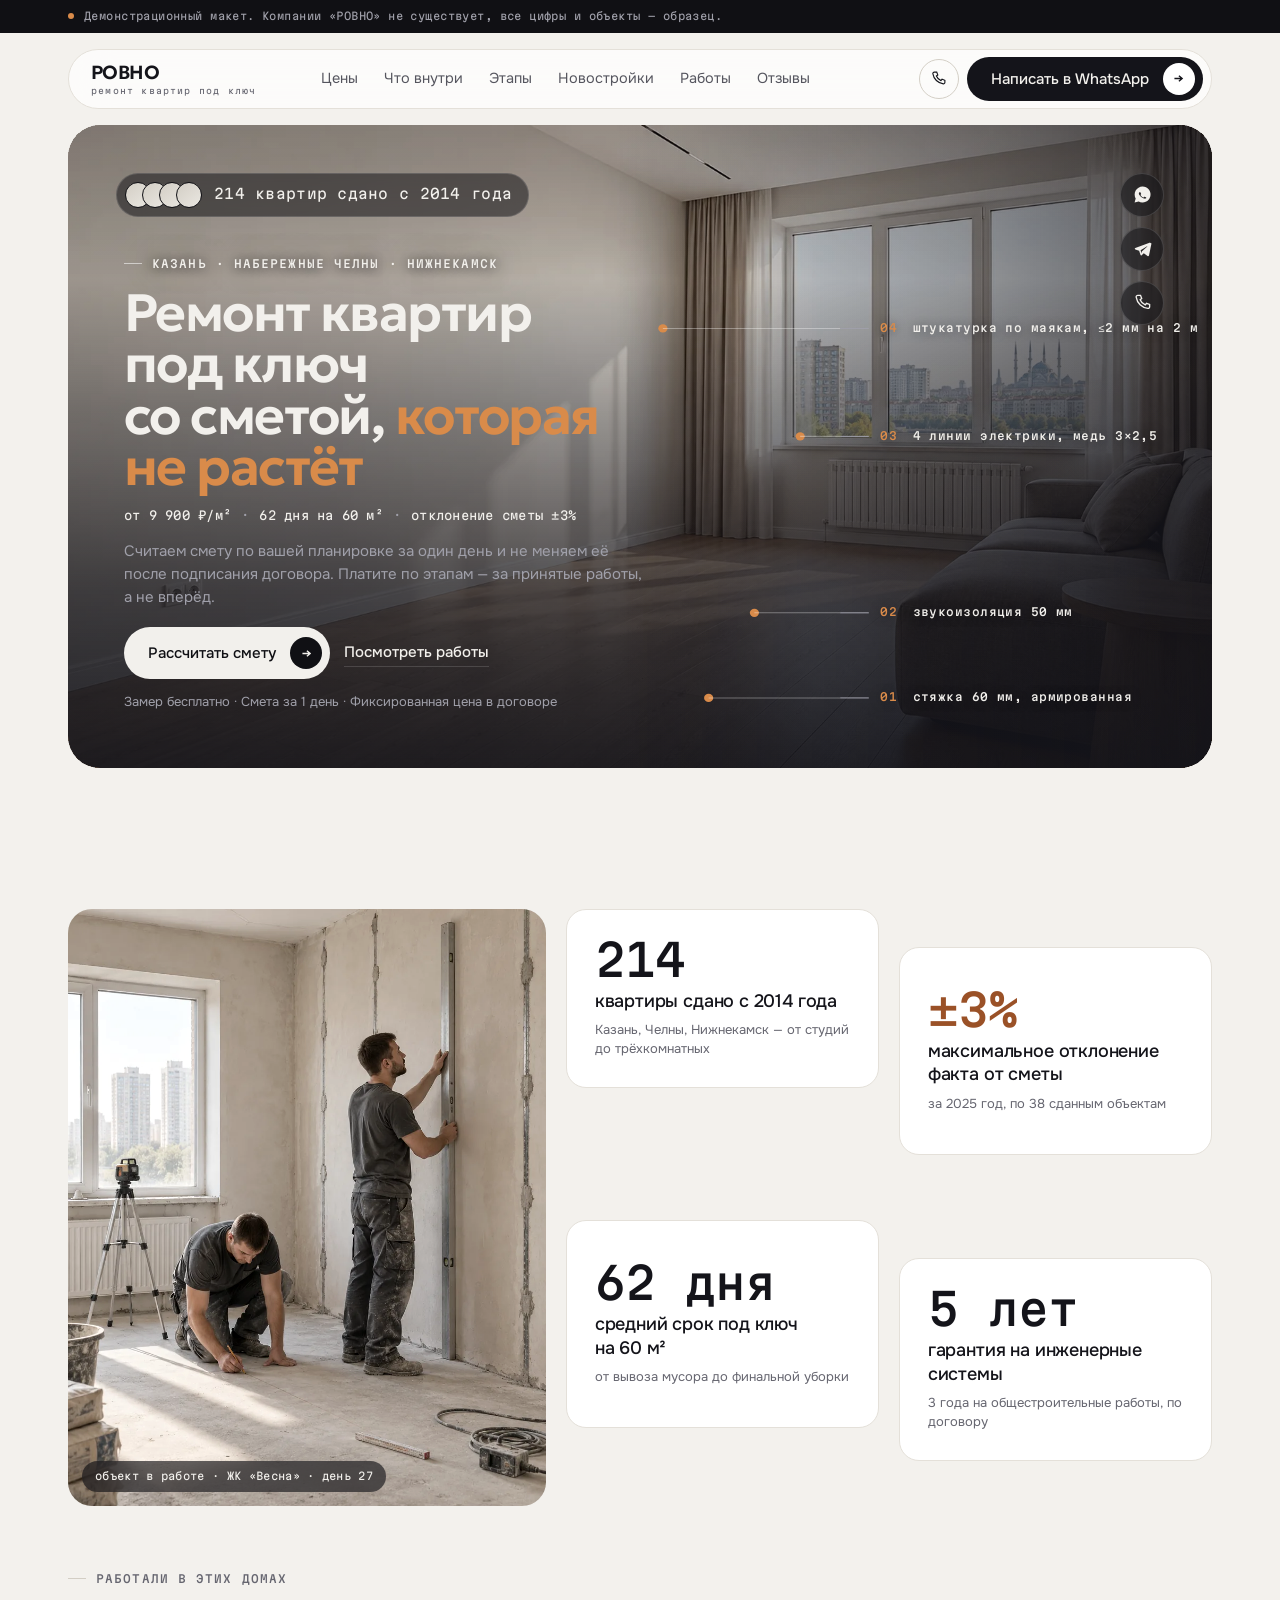
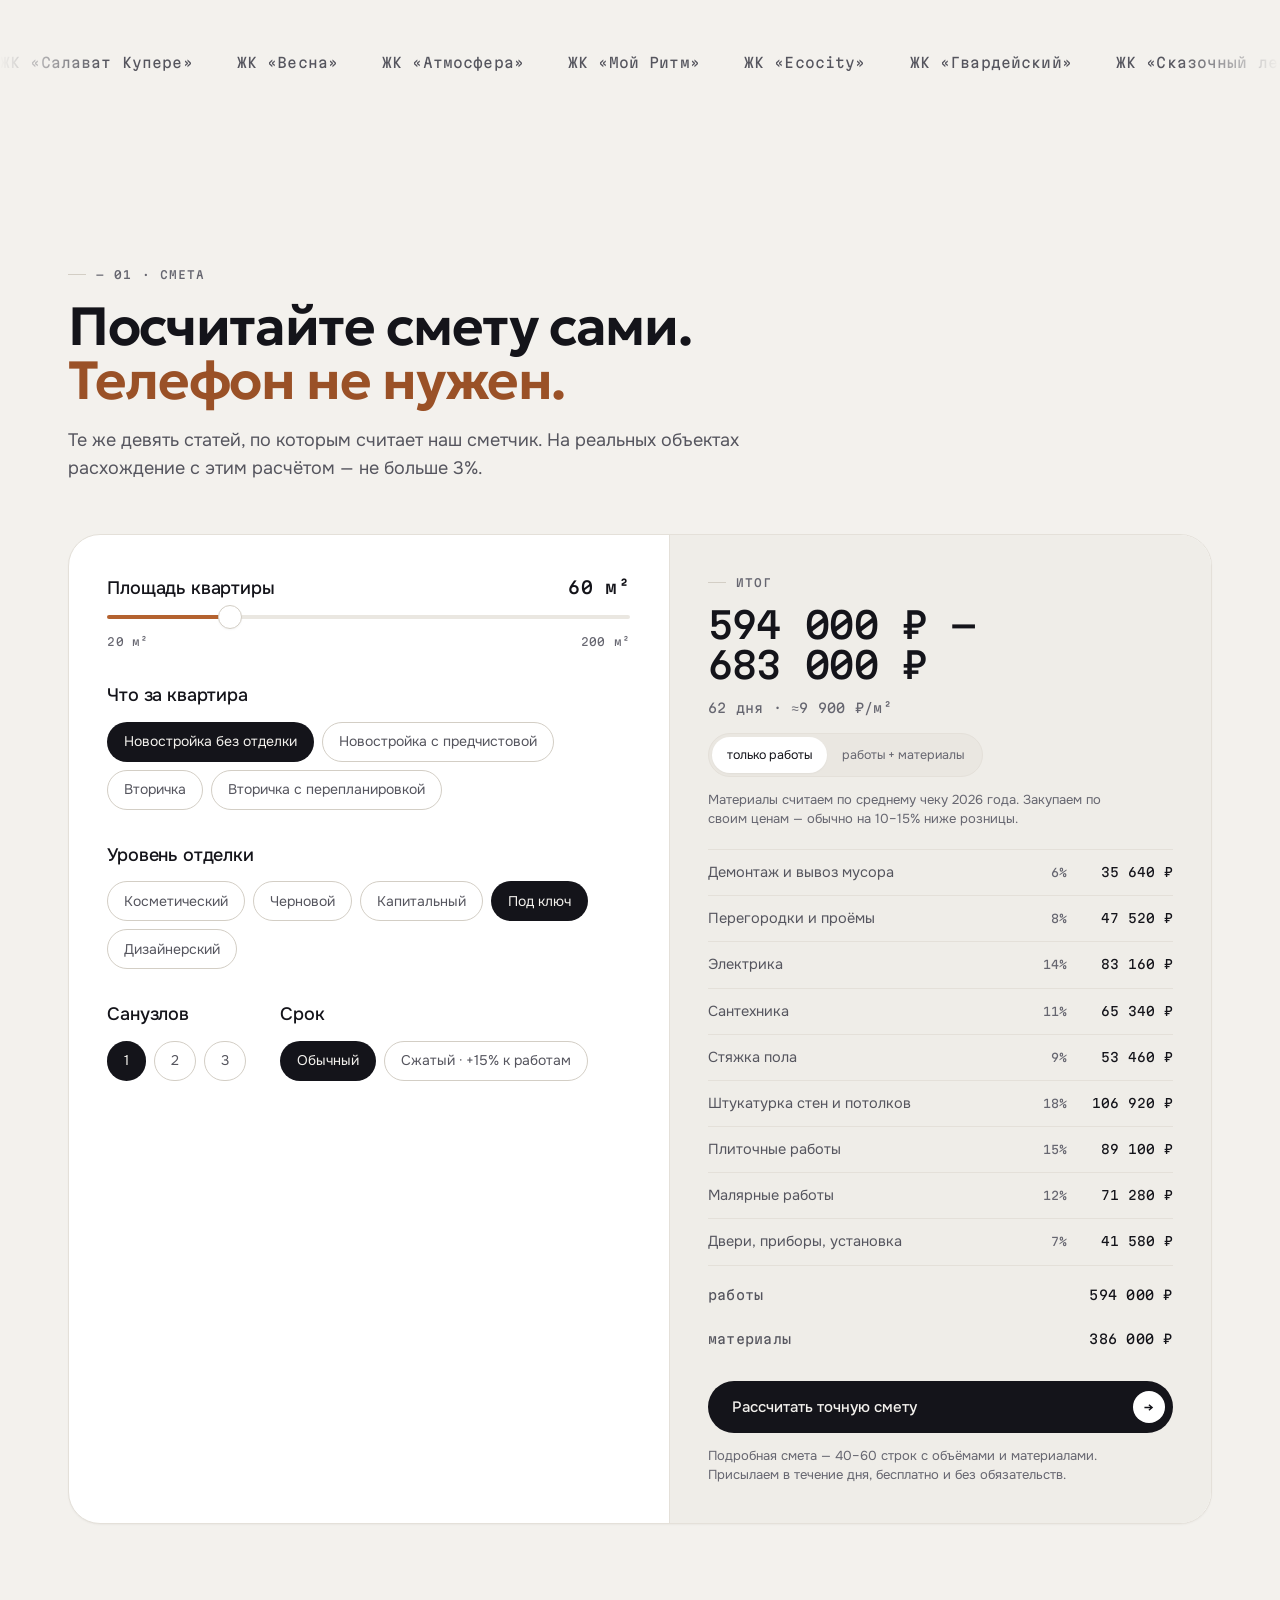
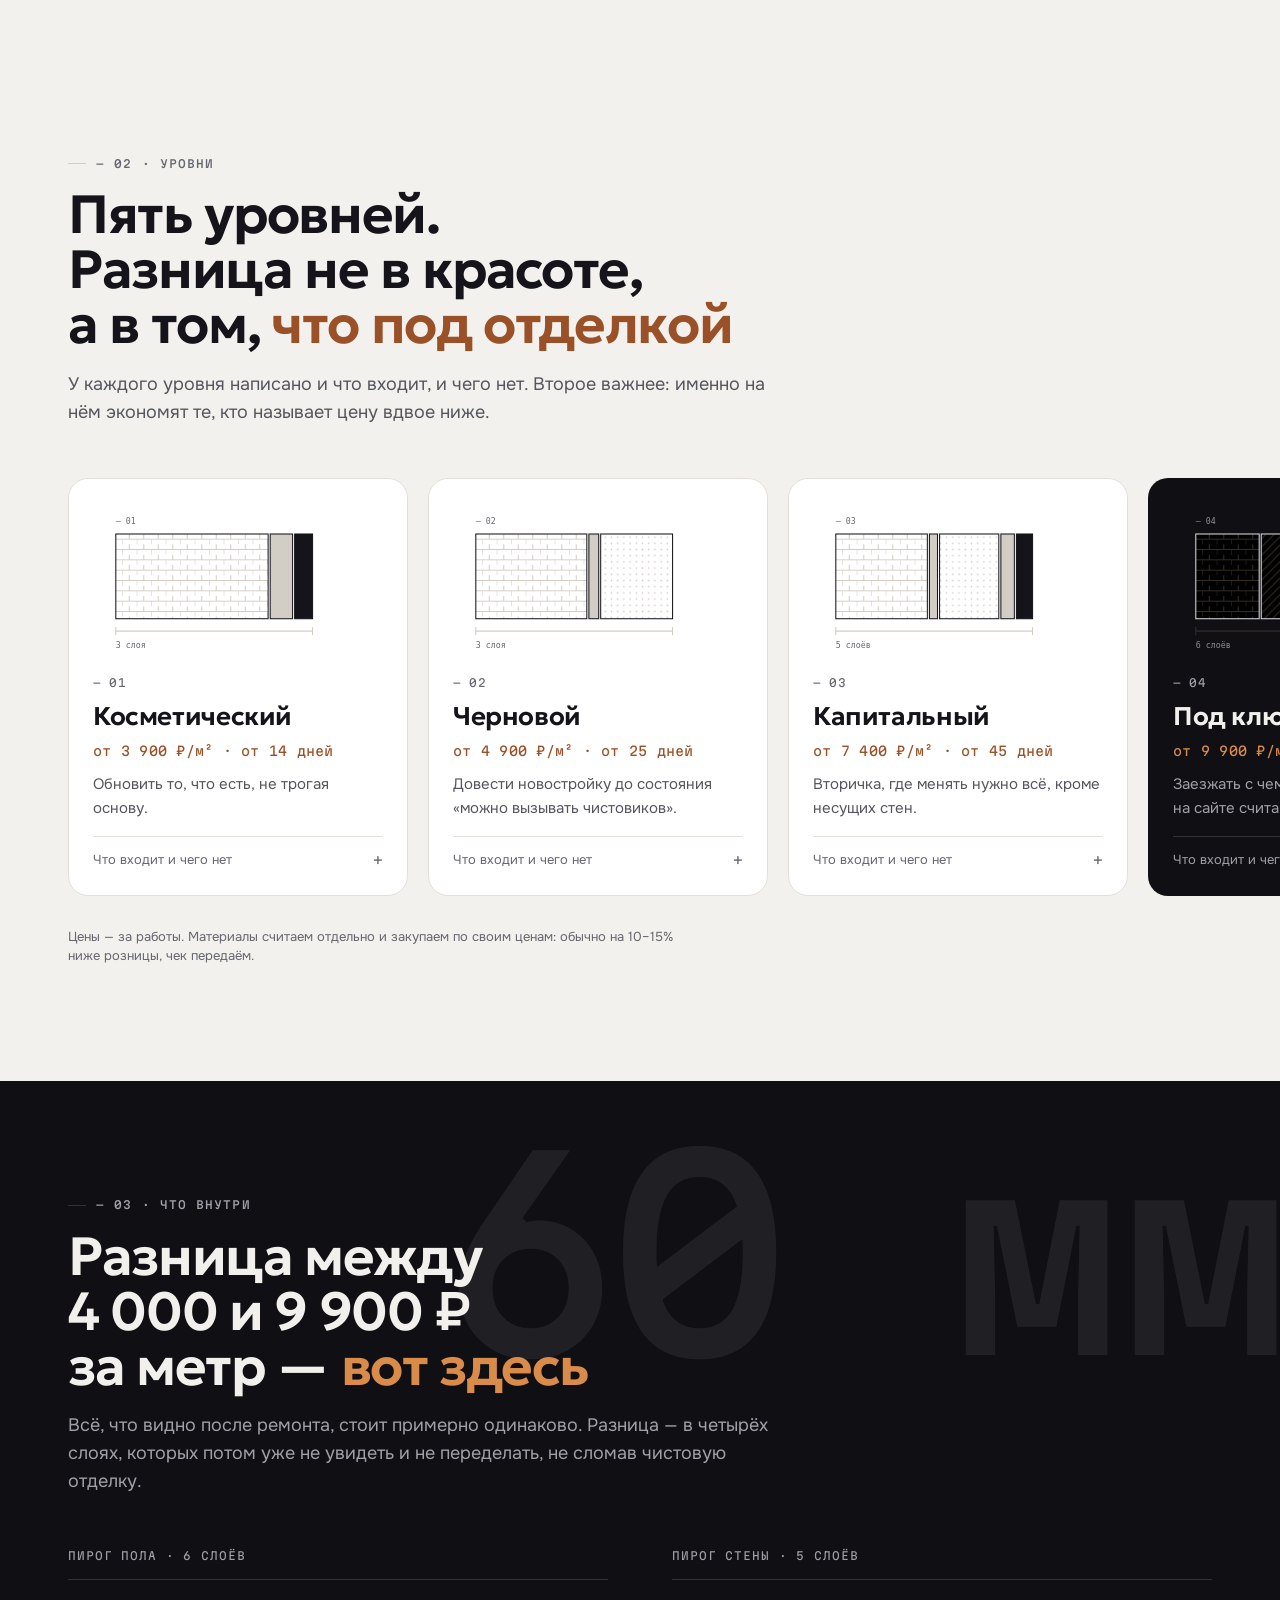
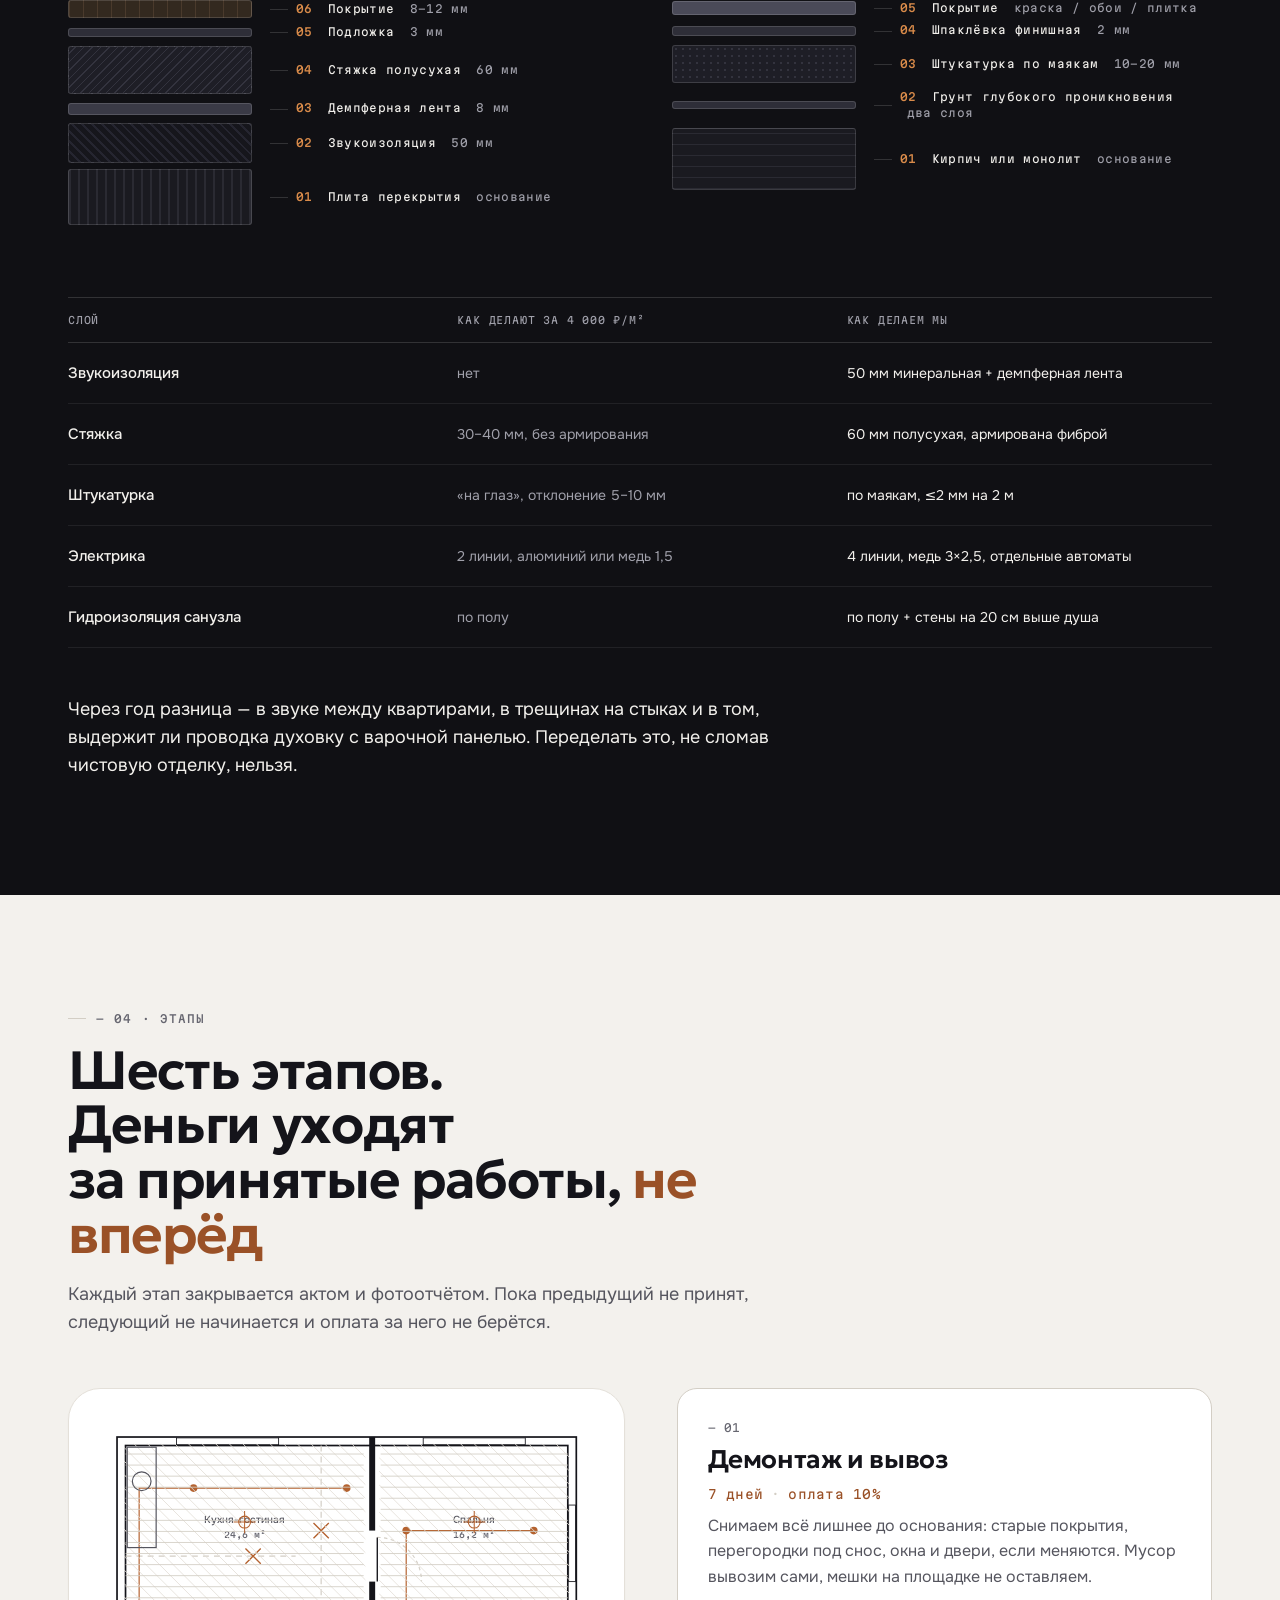
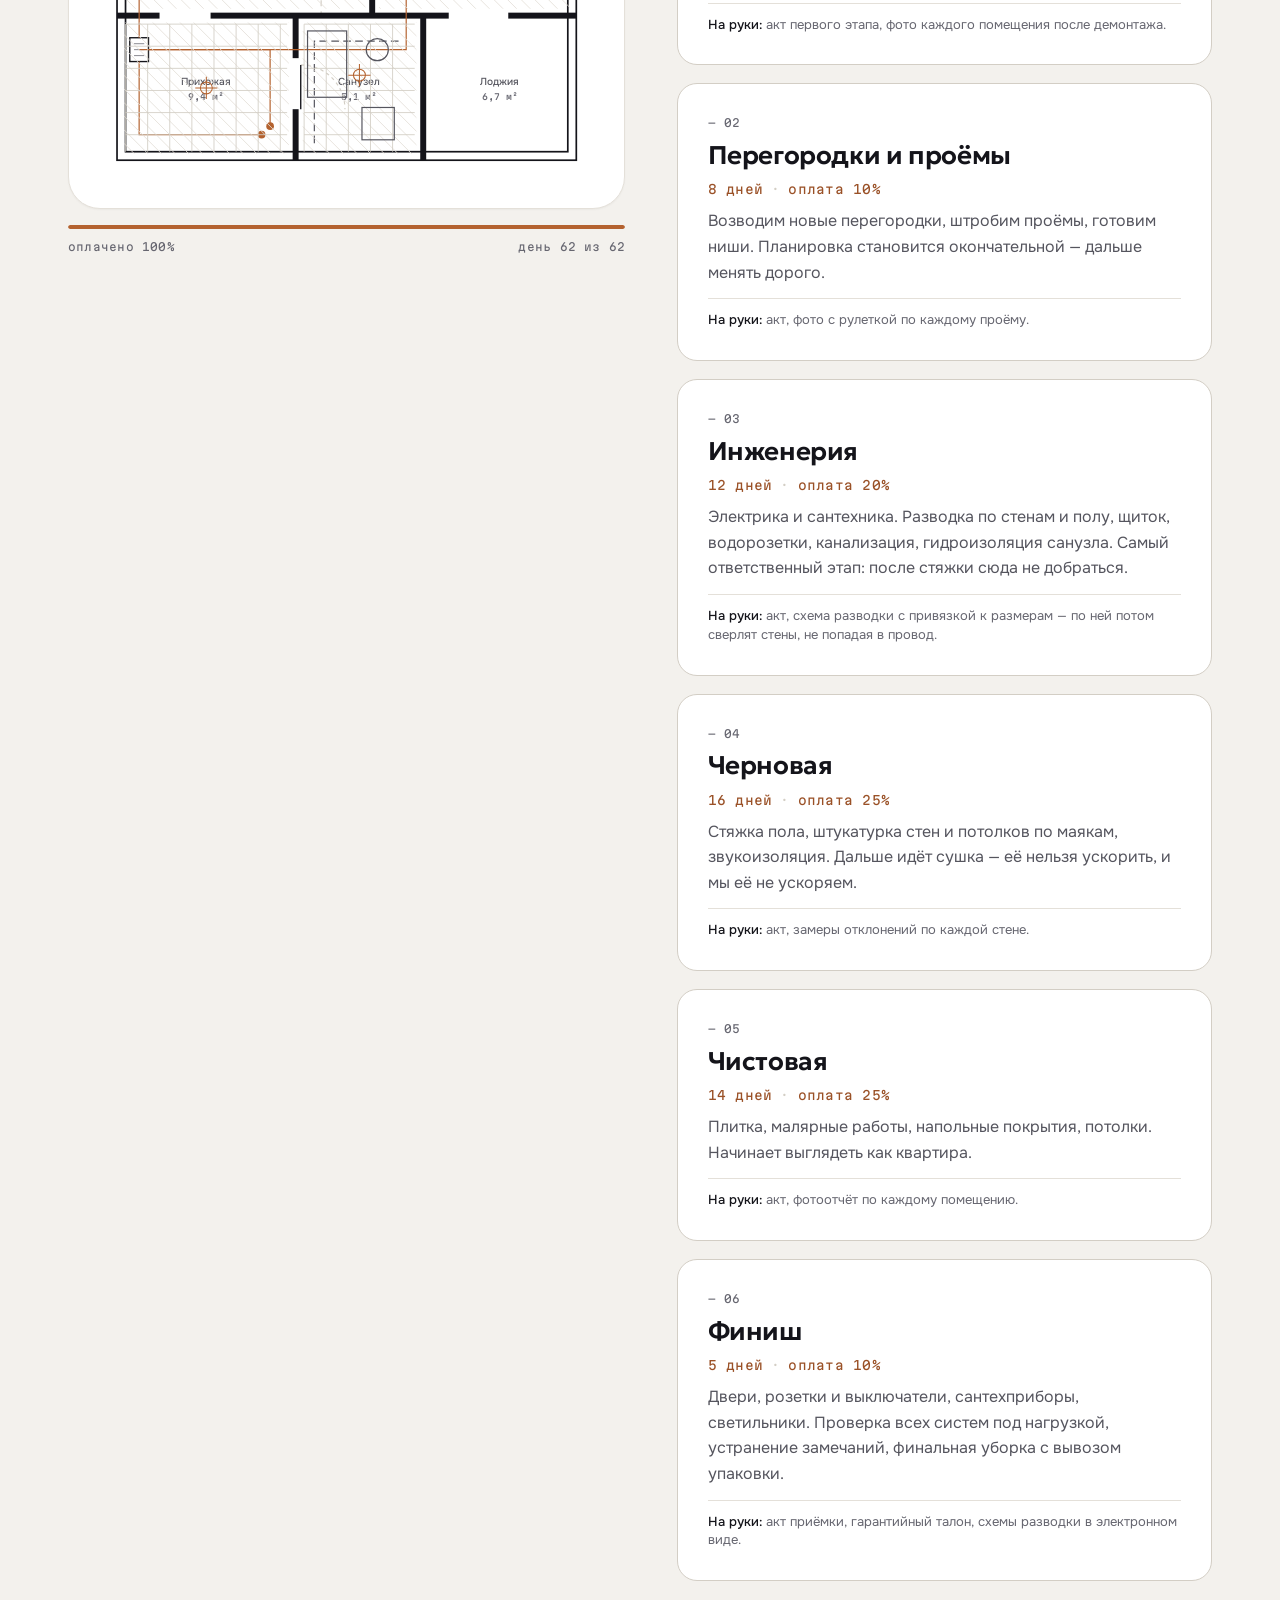
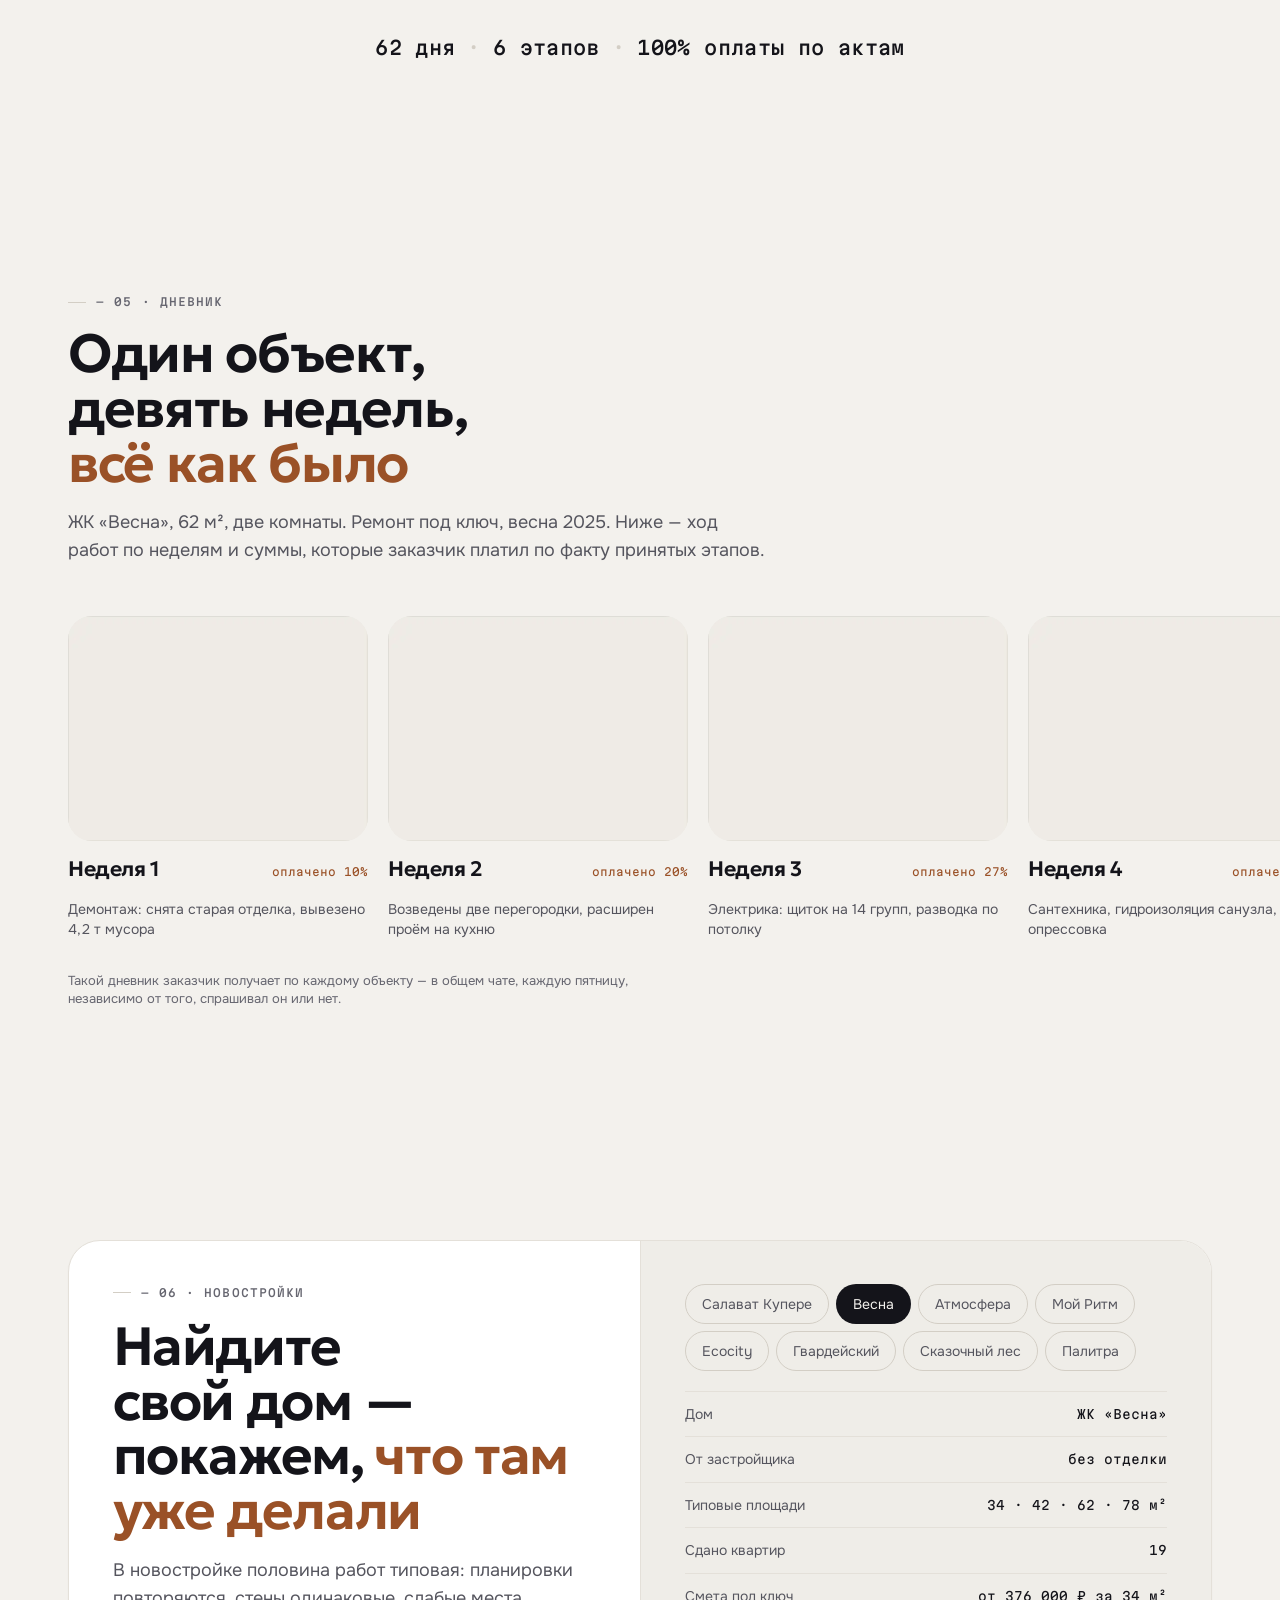
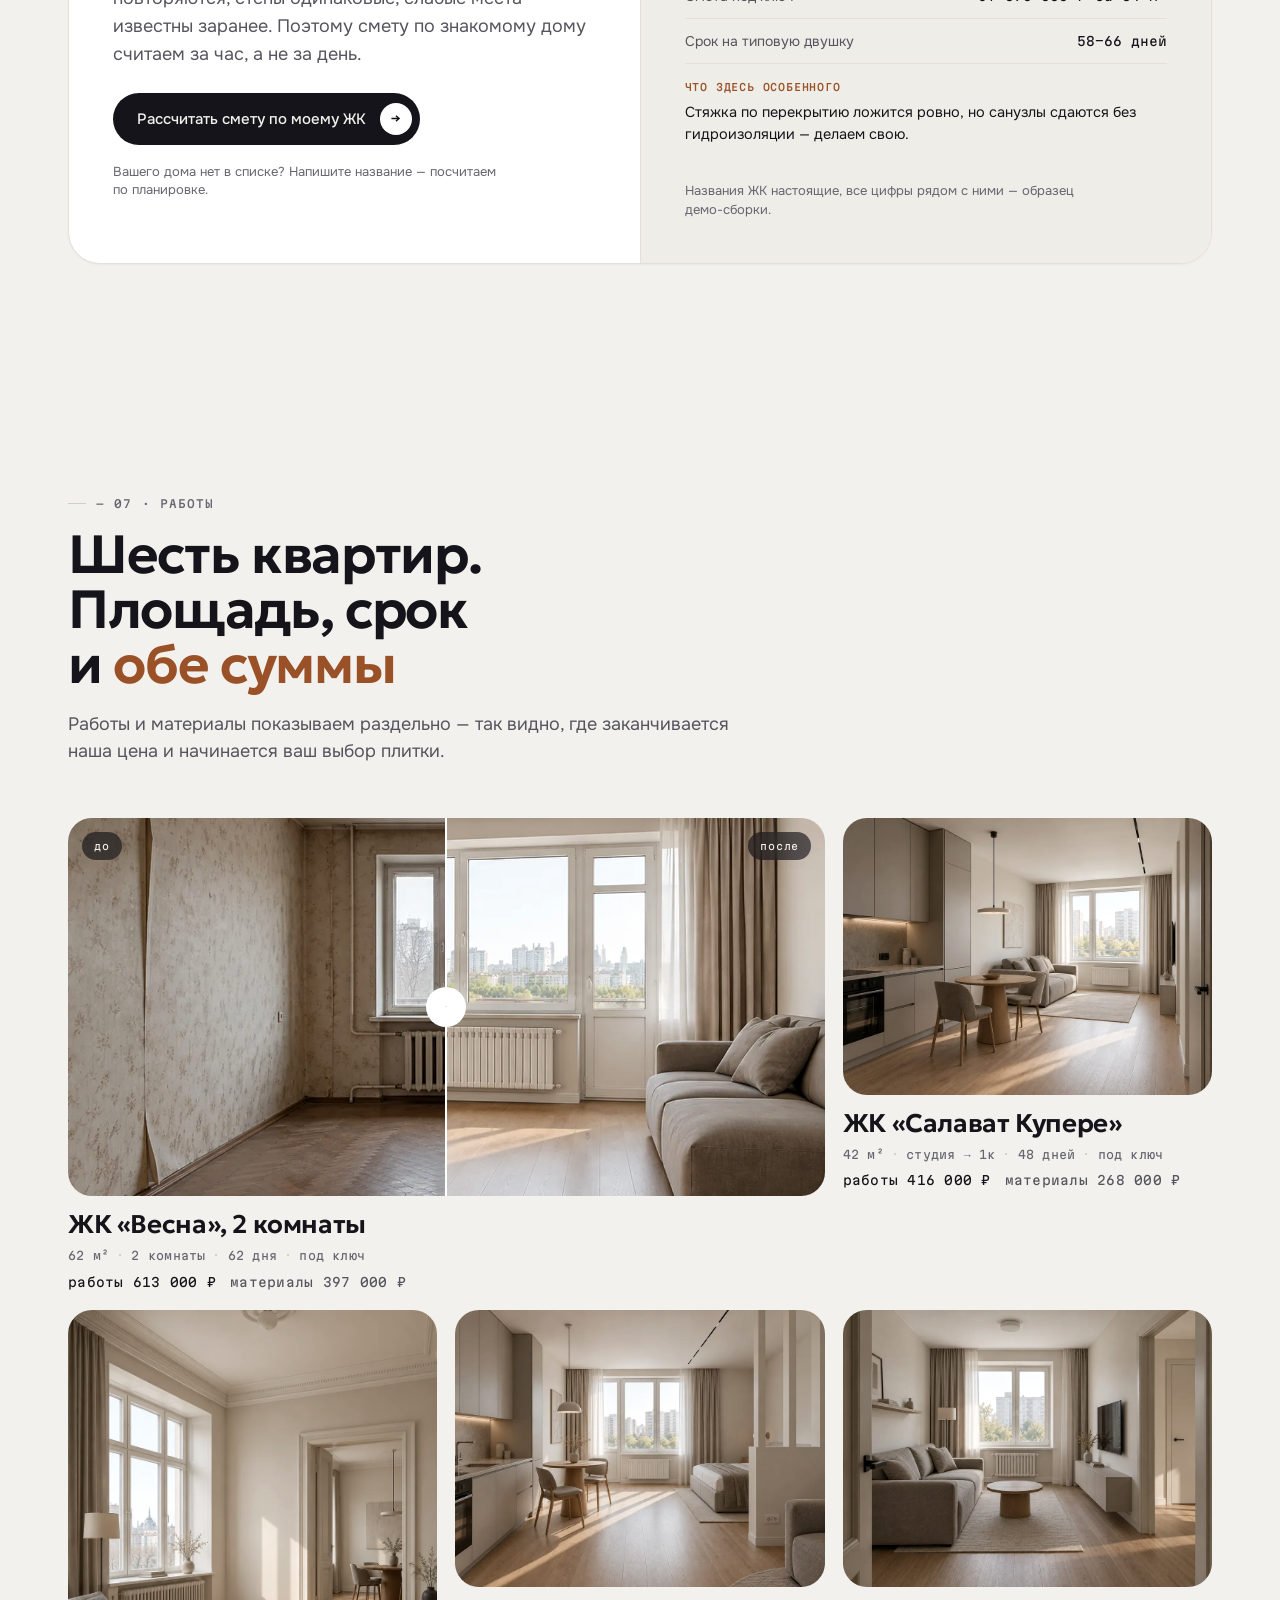
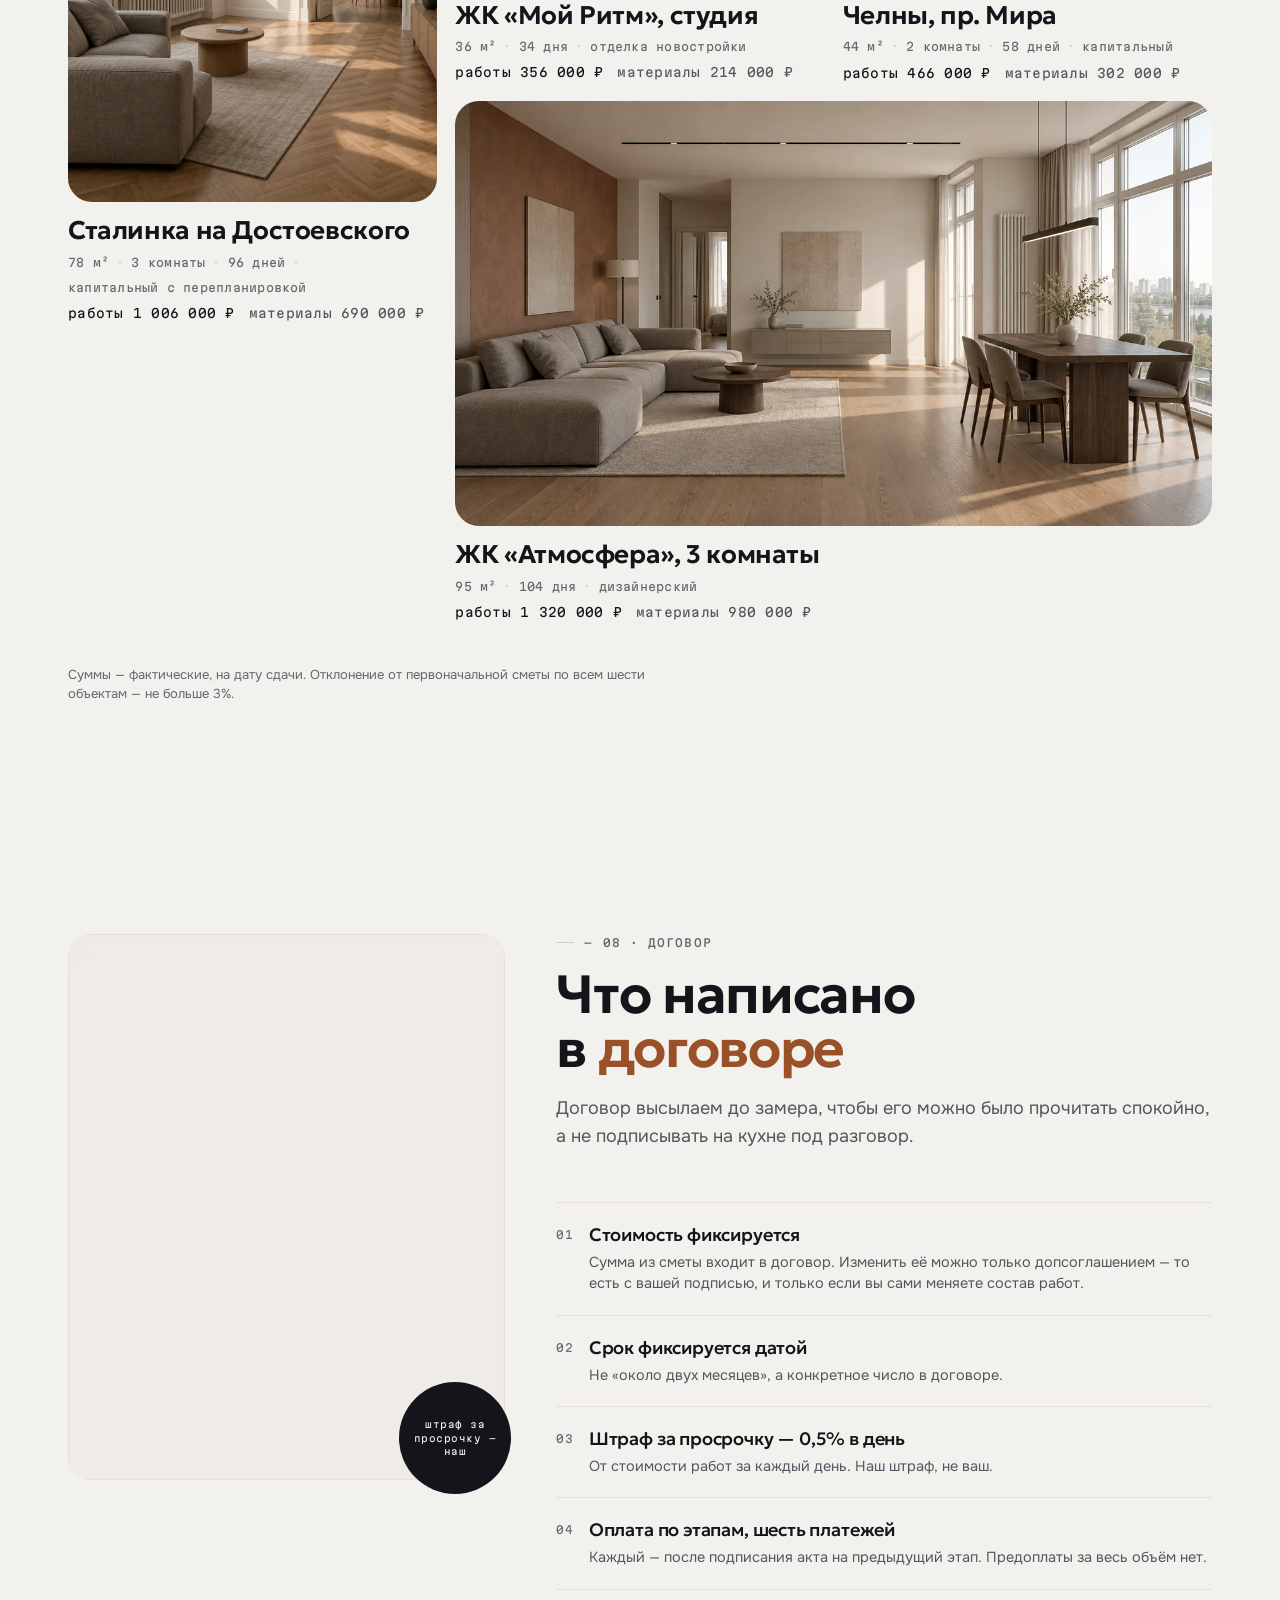
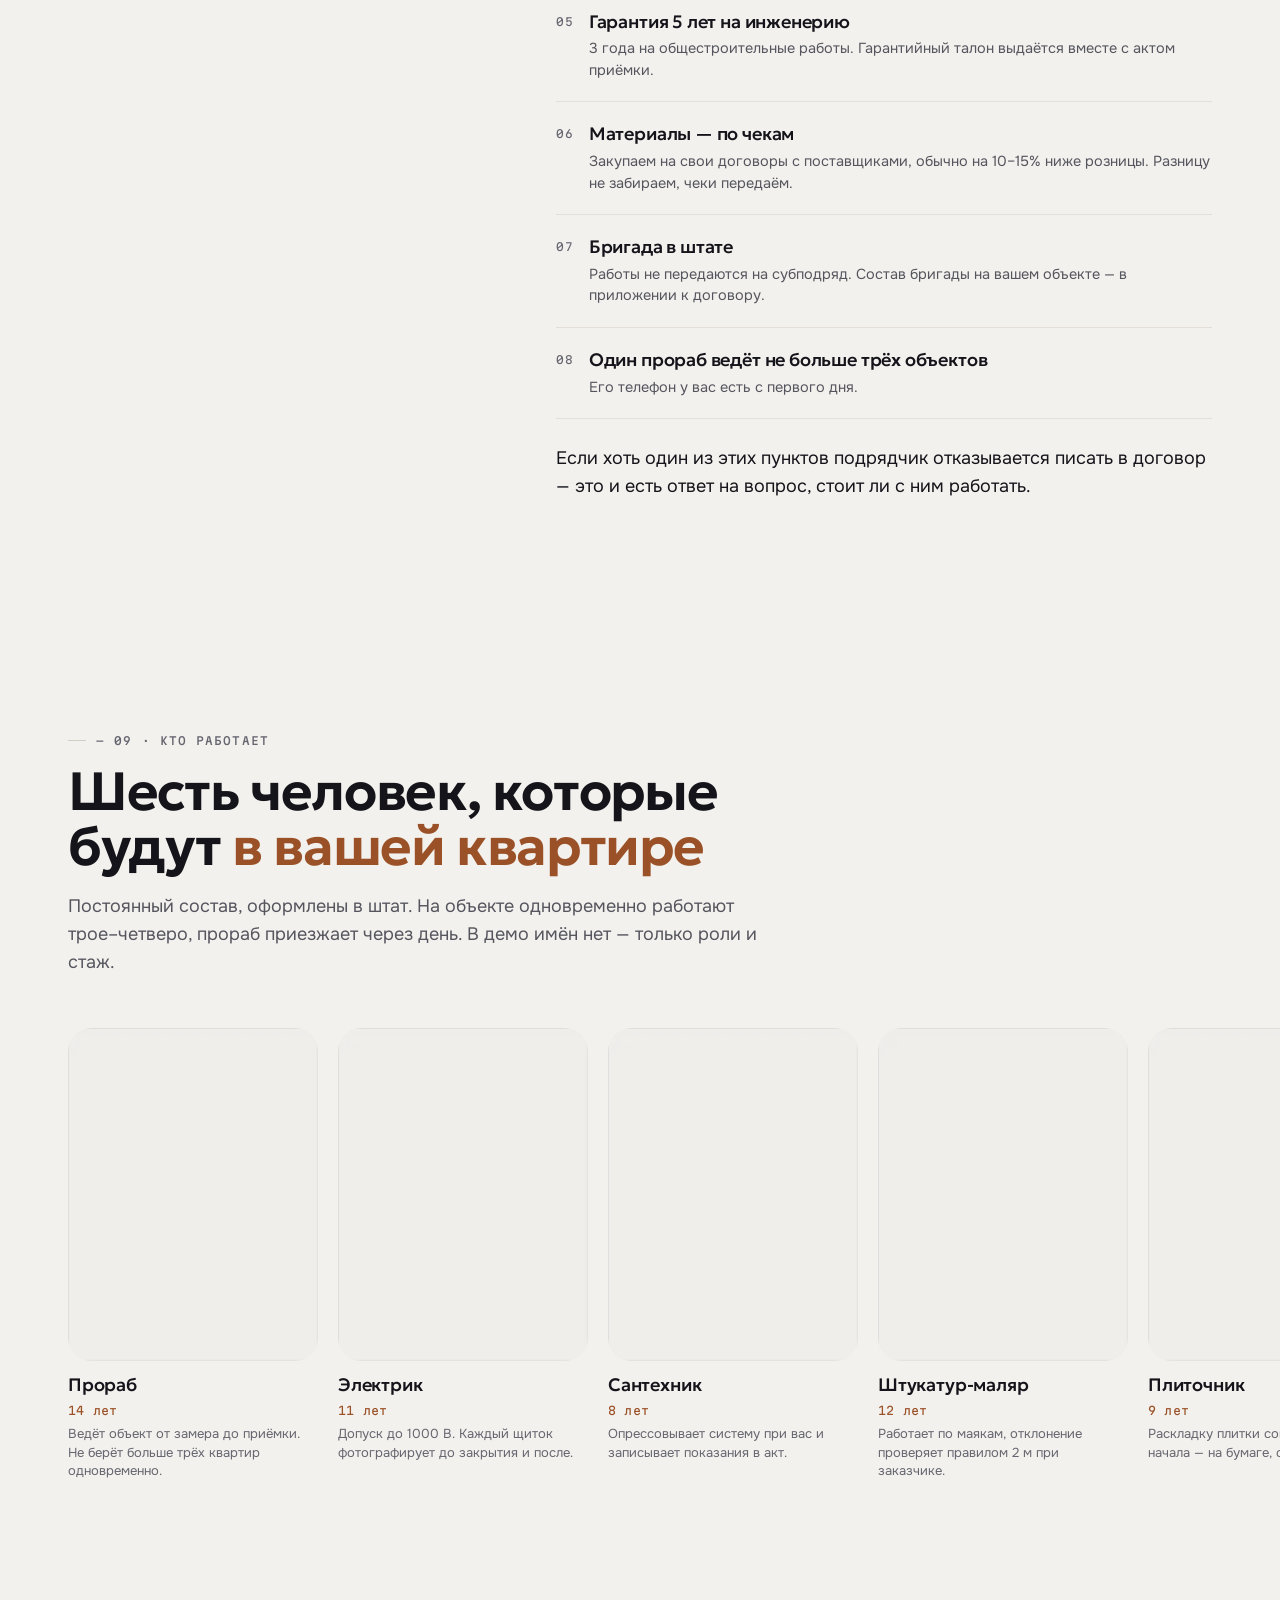
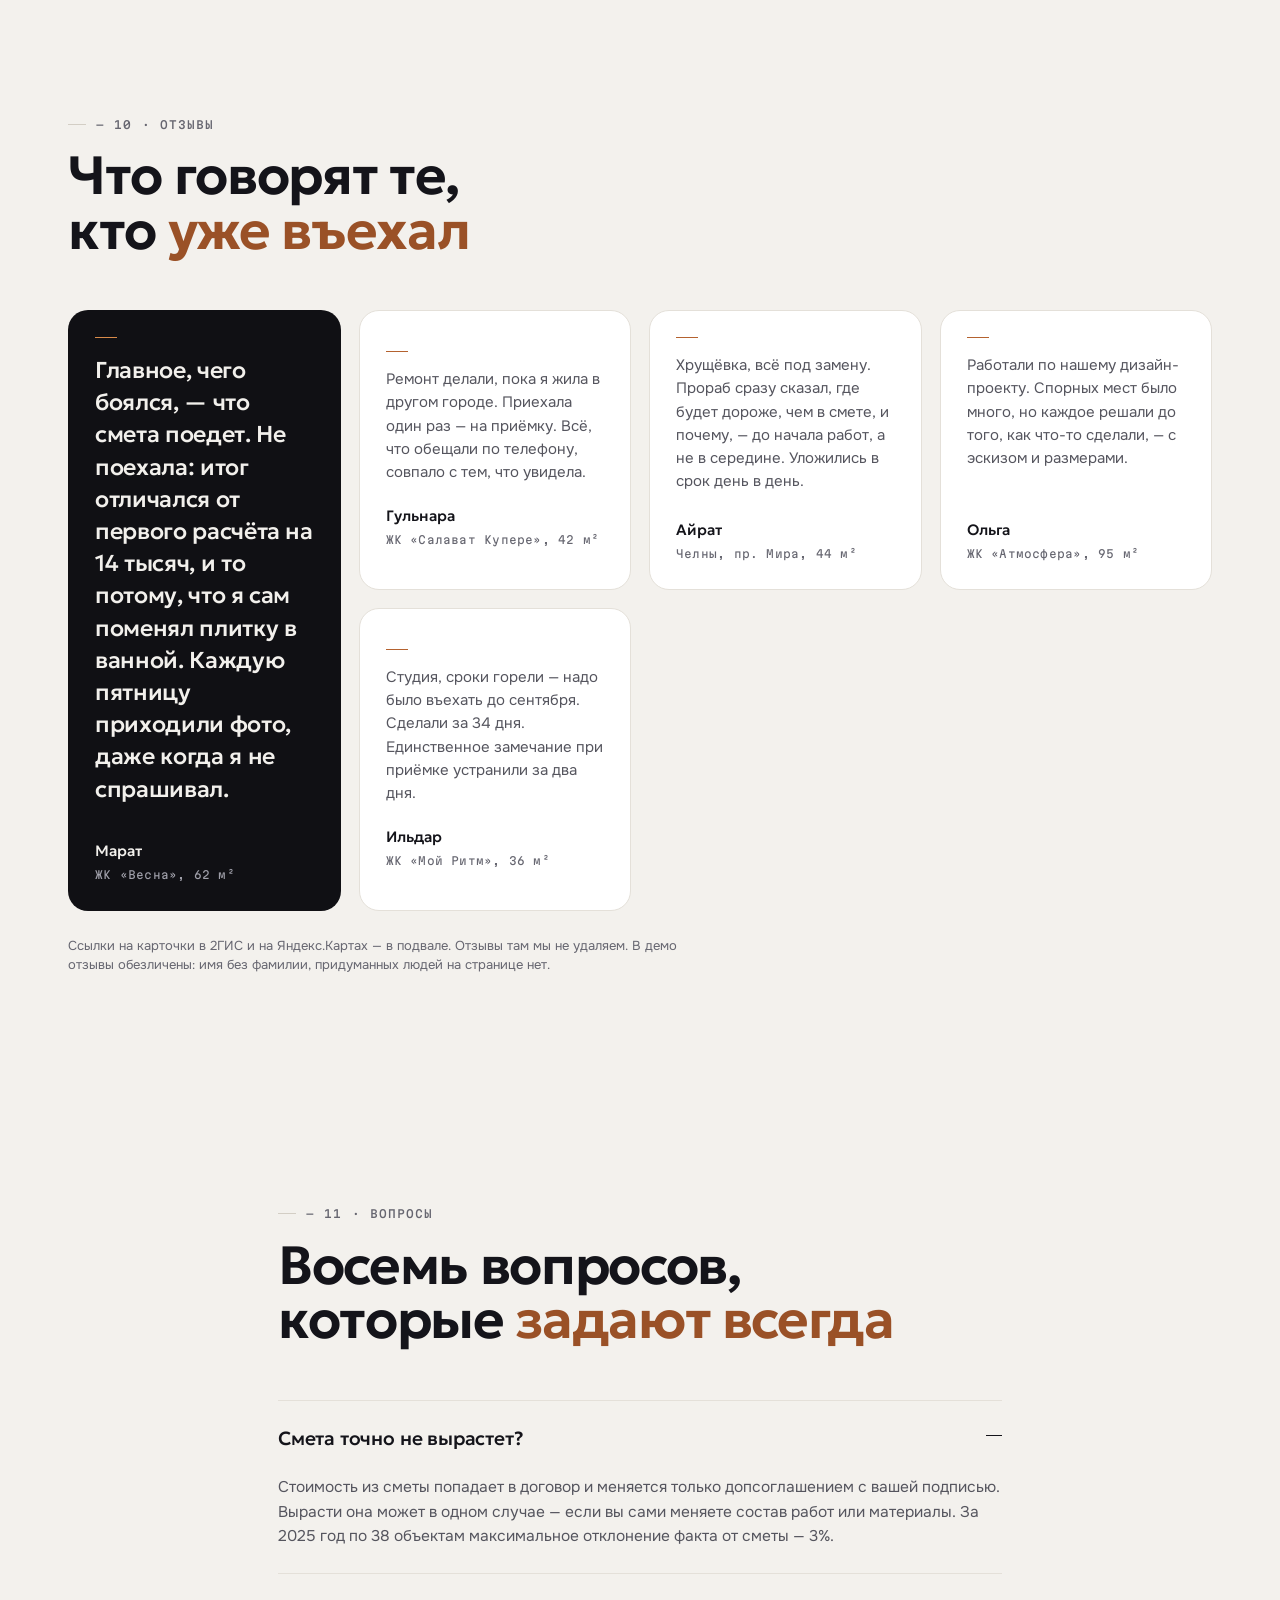
==== commit 94f06df9: "Добавить фотографии портфолио и довести первый экран Выноски на hero переехали в одну вертикаль слев" ====
--- a/web/index.html
+++ b/web/index.html
@@ -90,10 +90,10 @@
       <!-- Четыре выноски. Линии прочерчиваются через 600 мс, стаггером 120 мс.
            На ширине до 900px не рисуются — схлопываются в список под фото. -->
       <svg class="hero__calls" viewBox="0 0 1000 620" preserveAspectRatio="none" aria-hidden="true">
-        <g class="cl" style="--i:0"><circle class="cl__d" cx="660" cy="546" r="4"/><path class="cl__l" d="M660 546h250"/><path class="cl__s" d="M910 546h25"/></g>
-        <g class="cl" style="--i:1"><circle class="cl__d" cx="500" cy="471" r="4"/><path class="cl__l" d="M500 471h410"/><path class="cl__s" d="M910 471h25"/></g>
-        <g class="cl" style="--i:2"><circle class="cl__d" cx="880" cy="298" r="4"/><path class="cl__l" d="M880 298h30"/><path class="cl__s" d="M910 298h25"/></g>
-        <g class="cl" style="--i:3"><circle class="cl__d" cx="620" cy="211" r="4"/><path class="cl__l" d="M620 211h290"/><path class="cl__s" d="M910 211h25"/></g>
+        <g class="cl" style="--i:0"><circle class="cl__d" cx="560" cy="552" r="4"/><path class="cl__l" d="M560 552h115"/><path class="cl__s" d="M675 552h25"/></g>
+        <g class="cl" style="--i:1"><circle class="cl__d" cx="600" cy="470" r="4"/><path class="cl__l" d="M600 470h75"/><path class="cl__s" d="M675 470h25"/></g>
+        <g class="cl" style="--i:2"><circle class="cl__d" cx="640" cy="300" r="4"/><path class="cl__l" d="M640 300h35"/><path class="cl__s" d="M675 300h25"/></g>
+        <g class="cl" style="--i:3"><circle class="cl__d" cx="520" cy="196" r="4"/><path class="cl__l" d="M520 196h155"/><path class="cl__s" d="M675 196h25"/></g>
       </svg>
 
       <span class="cl__t cl__t--1" style="--i:0"><b>01</b> стяжка 60 мм, армированная</span>
@@ -157,7 +157,7 @@
         </div>
         <div class="cell num num--tall rv rv-3">
           <span class="d-xl">62 дня</span>
-          <p class="h4">средний срок под ключ на 60 м²</p>
+          <p class="h4">средний срок под ключ на&nbsp;60&nbsp;м²</p>
           <p class="cap">от вывоза мусора до финальной уборки</p>
         </div>
         <div class="cell num rv rv-4">
--- a/web/css/sections.css
+++ b/web/css/sections.css
@@ -72,7 +72,7 @@
 .hero__ph::after{content:'';position:absolute;inset:0;
   background:
     linear-gradient(to left,rgba(20,20,26,.66) 0%,rgba(20,20,26,.34) 22%,rgba(20,20,26,0) 52%),
-    linear-gradient(to top,rgba(20,20,26,.92) 0%,rgba(20,20,26,.72) 26%,rgba(20,20,26,.3) 52%,rgba(20,20,26,.06) 72%,rgba(20,20,26,.22) 100%)}
+    linear-gradient(to top,rgba(20,20,26,.92) 0%,rgba(20,20,26,.74) 28%,rgba(20,20,26,.42) 56%,rgba(20,20,26,.14) 76%,rgba(20,20,26,.3) 100%)}
 .hero__ph img{width:100%;height:100%;object-fit:cover;object-position:64% 50%;
   filter:saturate(.92) contrast(1.04);
   animation:heroIn 1.1s var(--ease) both}
@@ -83,8 +83,8 @@
 /* В hero заголовок мельче общей шкалы: на фотографии он конкурирует не с
    пустым полем, а с кадром, и 88px просто выдавливают текст за карточку. */
 .hero__body .h1{font-size:clamp(30px,4.1vw,56px)}
-.hero__eye{color:var(--dark-ink-2)}
-.hero__eye::before{background:var(--dark-line)}
+.hero__eye{color:var(--dark-ink);text-shadow:0 1px 12px rgba(20,20,26,.85),0 0 28px rgba(20,20,26,.5)}
+.hero__eye::before{background:rgba(255,255,255,.55)}
 .hero__body .h1{color:var(--dark-ink)}
 .hero__body .acc{color:var(--dark-accent)}
 .hero__meta{display:flex;flex-wrap:wrap;gap:10px;color:var(--dark-ink);font-size:12px}
@@ -177,13 +177,13 @@
   .hero__ph img{object-position:50% 50%}
   .hero__calls{display:block}
   .cl__t{display:block}
-  /* Подписи выровнены по одной вертикали справа, а не каждая по-своему.
-     Левая половина кадра отдана заголовку — выноски туда не заходят. */
-  .cl__t{right:4.4%;transform:translateY(-50%);text-align:right}
-  .cl__t--1{top:88%}
-  .cl__t--2{top:76%}
-  .cl__t--3{top:48%}
-  .cl__t--4{top:34%}
+  /* Подписи стоят на одной вертикали и растут вправо: при выравнивании
+     по правому краю полка выноски уезжает под текст разной длины. */
+  .cl__t{left:71%;transform:translateY(-50%)}
+  .cl__t--1{top:89%}
+  .cl__t--2{top:75.8%}
+  .cl__t--3{top:48.4%}
+  .cl__t--4{top:31.6%}
   .calls-m{display:none}
   .hero__msg{display:flex}
   .hero__body{padding:calc(var(--gut) + 8px)}
@@ -218,7 +218,9 @@
 @media(min-width:900px){
   .nums__grid{grid-template-columns:.85fr 1.15fr;gap:20px}
   .nums__ph{aspect-ratio:auto;height:100%}
-  .nums__cells{gap:20px}
+  /* Плитки хватают собственную высоту, а не тянутся по строке: ровный ряд
+     одинаковых карточек — первый признак сгенерированной страницы. */
+  .nums__cells{gap:20px;align-items:start}
   .num{padding:28px}
   /* Правая колонка опущена ниже базовой линии, а не выровнена по ней:
      ровный ряд одинаковых плиток — первый признак сгенерированной страницы. */
@@ -277,13 +279,17 @@
 }
 
 /* ── Горизонтальные ленты ────────────────────────────────────────────── */
-.rail{overflow-x:auto;overflow-y:hidden;scroll-snap-type:x proximity;
+.rail{--rail-pad:max(var(--gut),calc((100% - var(--max)) / 2 + var(--gut)));
+  overflow-x:auto;overflow-y:hidden;scroll-snap-type:x proximity;
+  /* Без scroll-padding снап прижимает первую карточку к краю экрана и съедает
+     собственный отступ ленты — карточка встаёт левее заголовка секции. */
+  scroll-padding-inline-start:var(--rail-pad);
   scrollbar-width:none;-ms-overflow-style:none}
 .rail::-webkit-scrollbar{display:none}
 /* Лента полноэкранная, но первая карточка обязана начинаться там же, где
    заголовок секции, иначе блок читается как чужой кусок вёрстки. */
 .rail__in{display:flex;gap:14px;width:max-content;padding-bottom:4px;
-  padding-inline:max(var(--gut),calc((100% - var(--max)) / 2 + var(--gut)))}
+  padding-inline:var(--rail-pad)}
 @media(min-width:900px){ .rail__in{gap:20px} }
 
 /* ── Пять уровней ────────────────────────────────────────────────────── */
@@ -395,7 +401,8 @@
 .plan .dot{fill:var(--accent);stroke:none}
 .plan .box{stroke:var(--ink);stroke-width:1.6}
 .plan .hair{stroke:var(--ink-2);stroke-width:.8}
-.plan .hx path,.plan .brd,.plan .tile{stroke:var(--line);stroke-width:1}
+.plan .hx path{stroke:var(--line);stroke-width:1}
+.plan .brd,.plan .tile{stroke:var(--line-strong);stroke-width:1}
 .plan .fix{stroke:var(--ink-2);stroke-width:1.4}
 .plan .lamp,.plan .lamp-x{stroke:var(--accent);stroke-width:1.2}
 .plan text{font:500 12px var(--f-b);fill:var(--ink-2);text-anchor:middle;stroke:none}
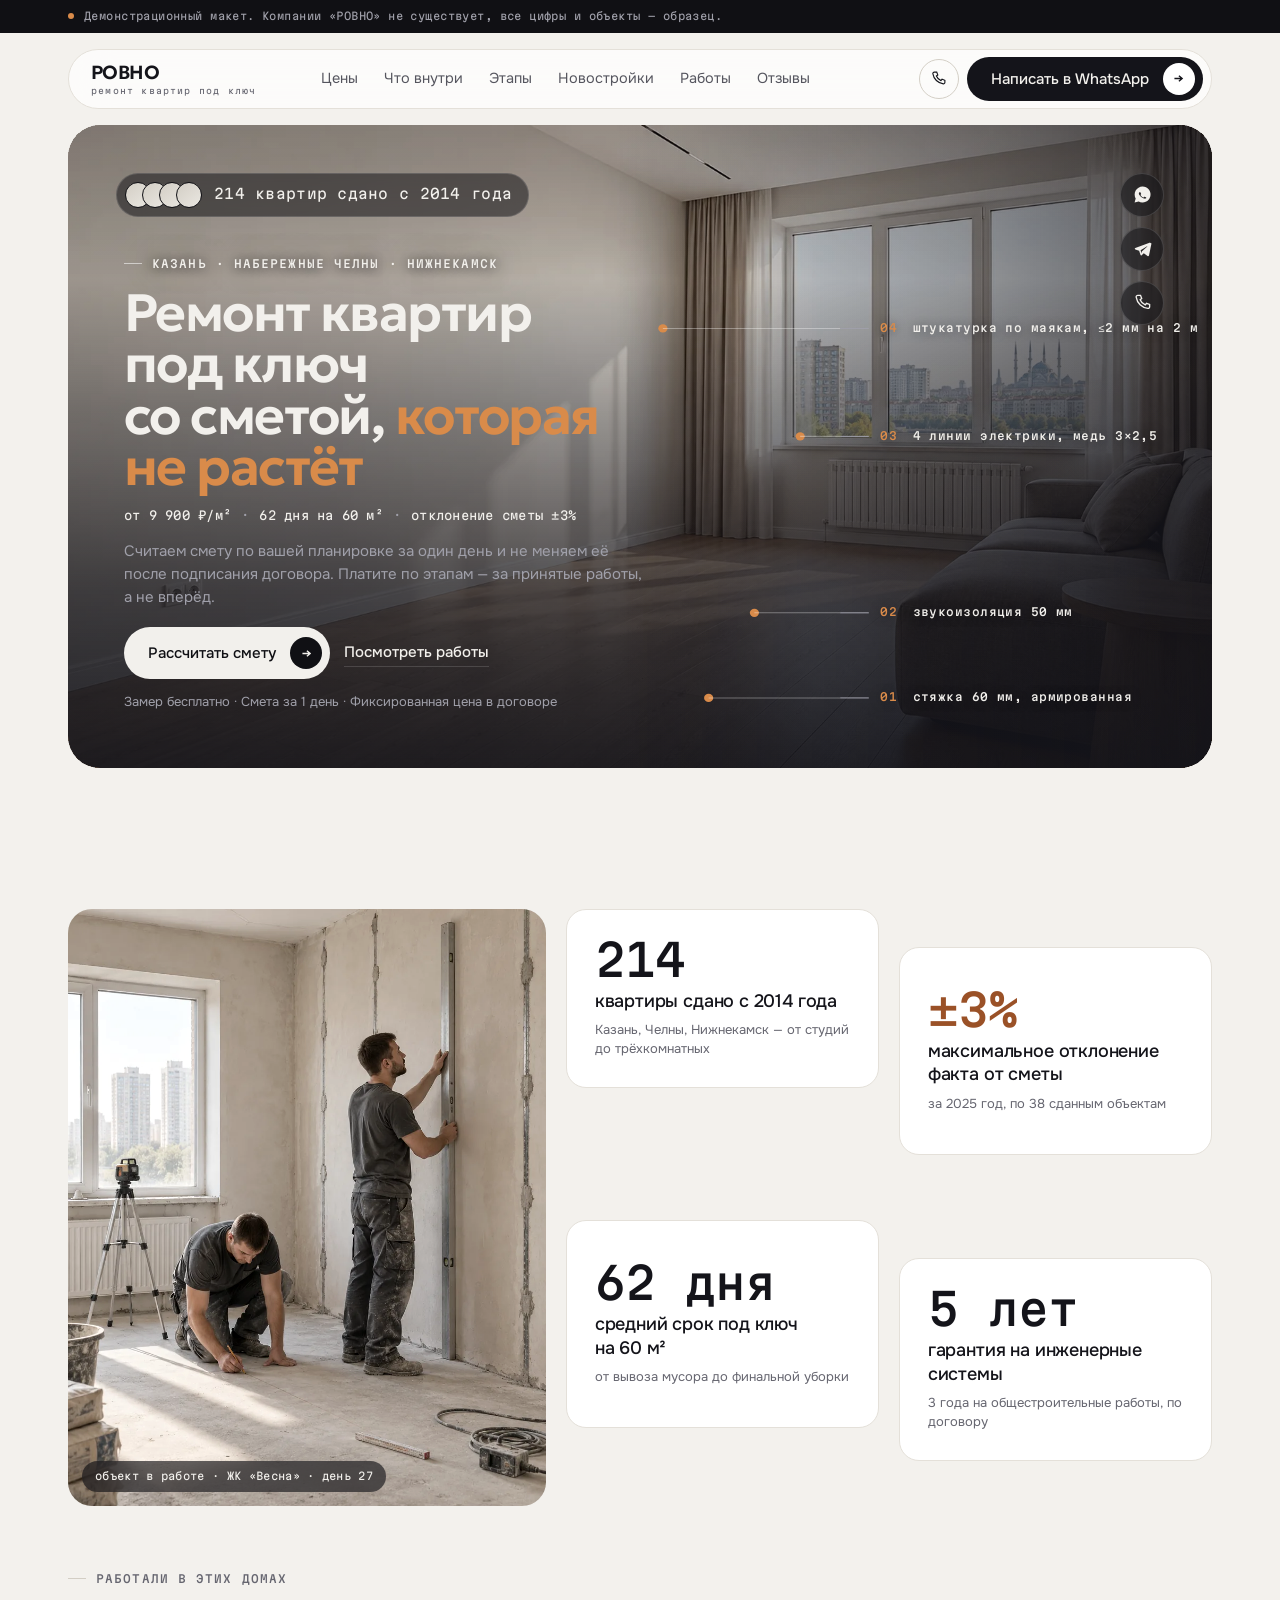
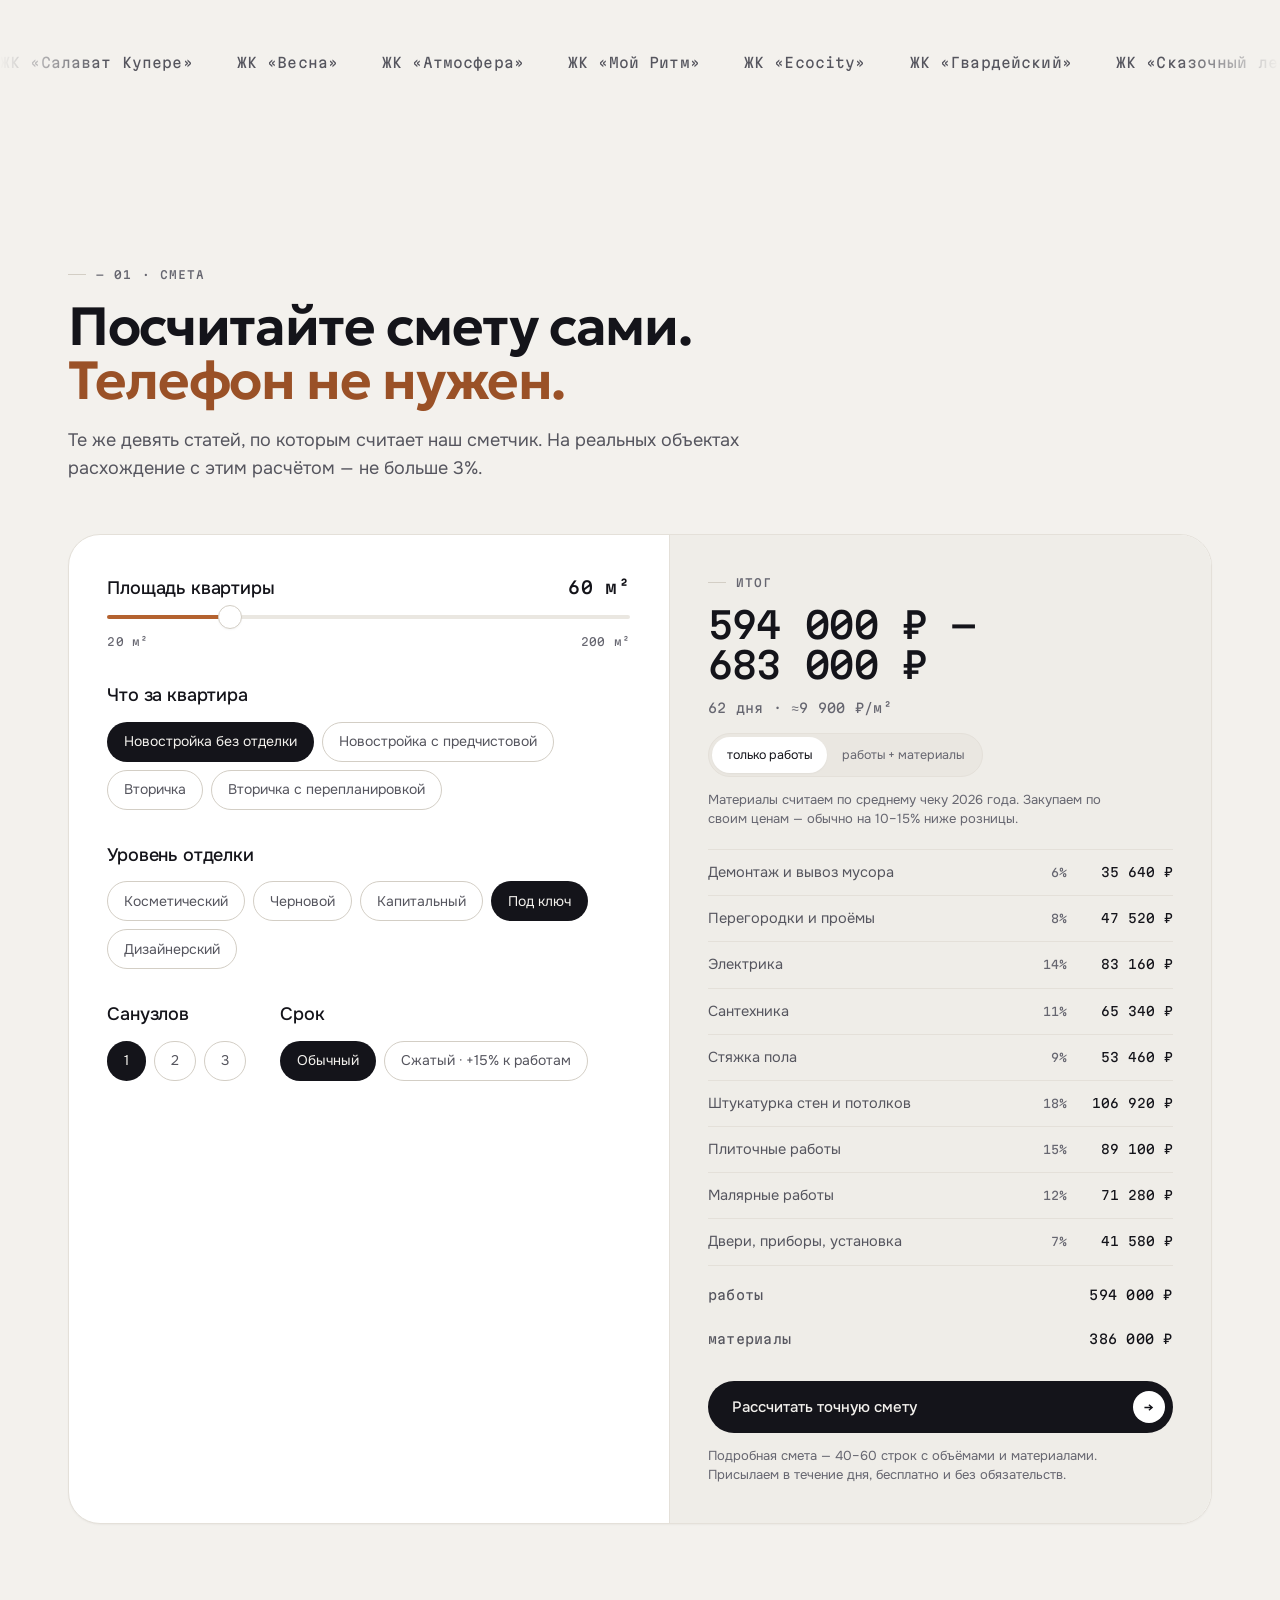
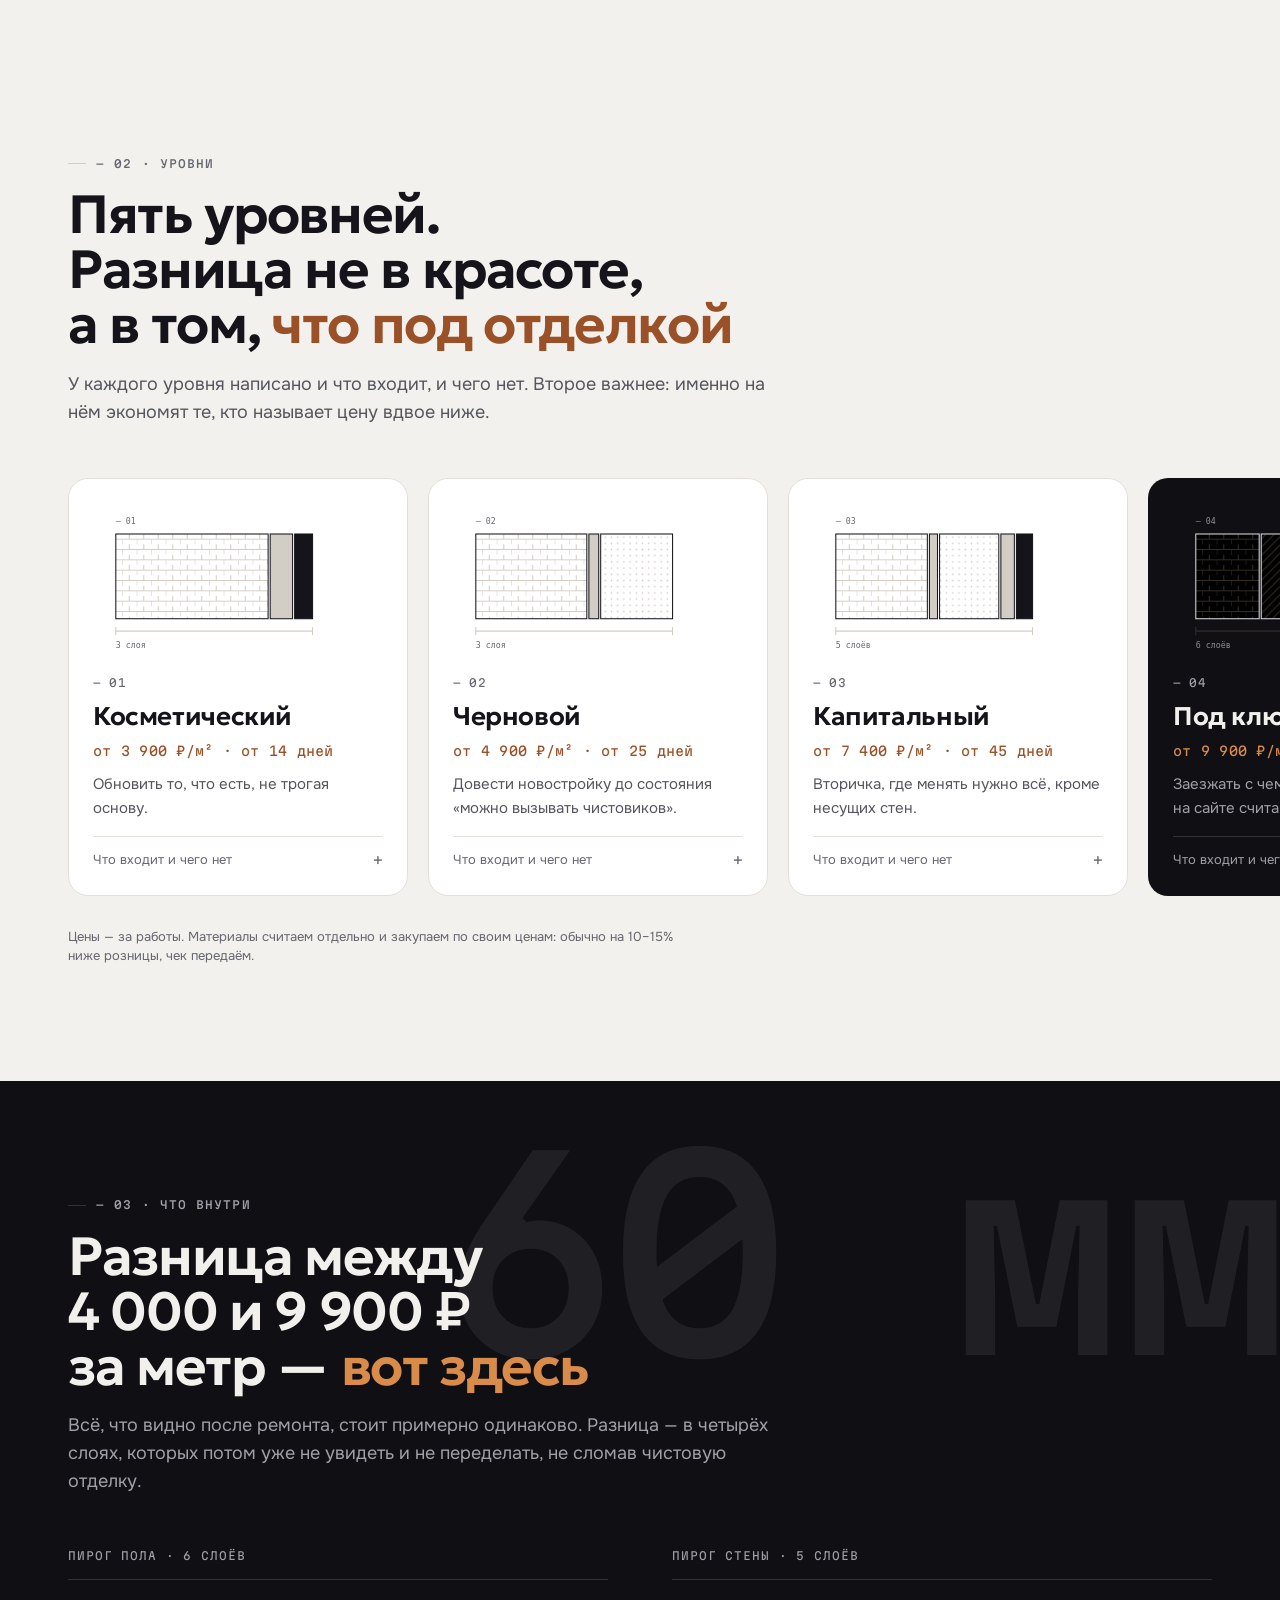
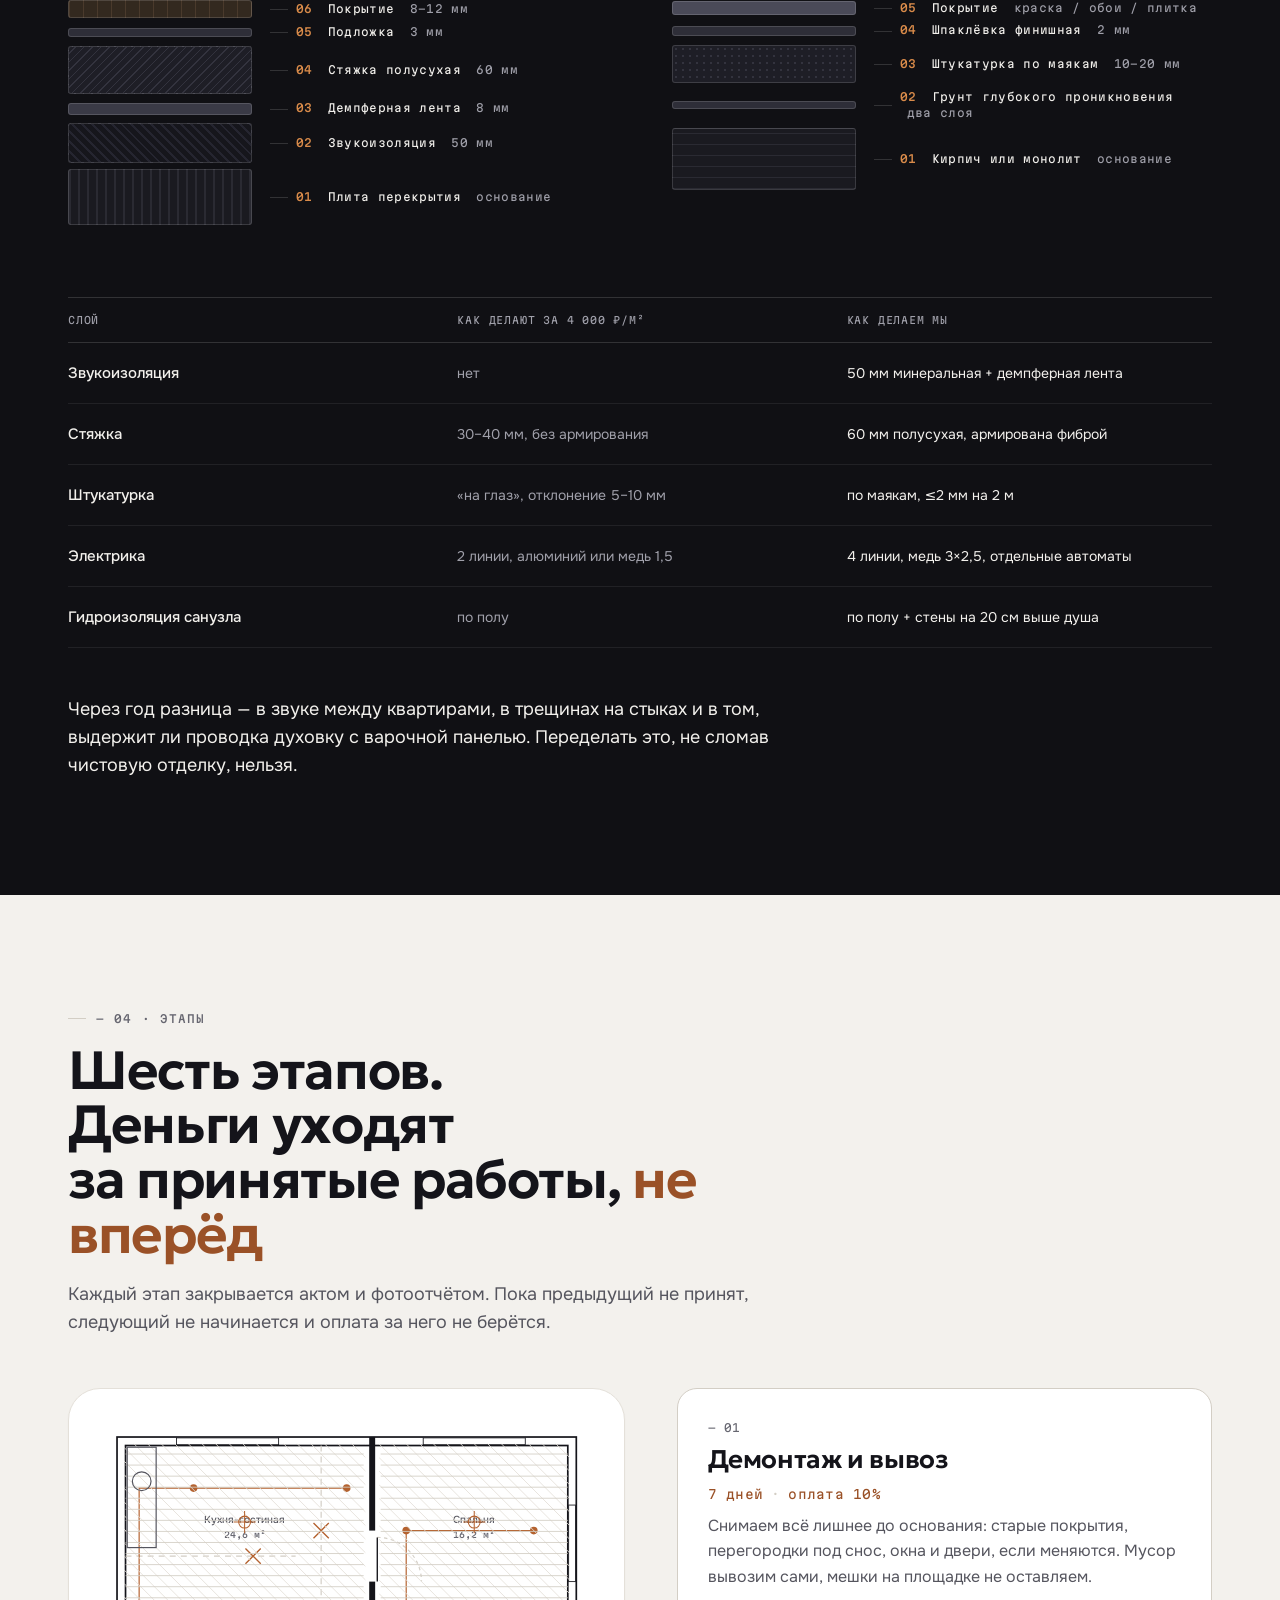
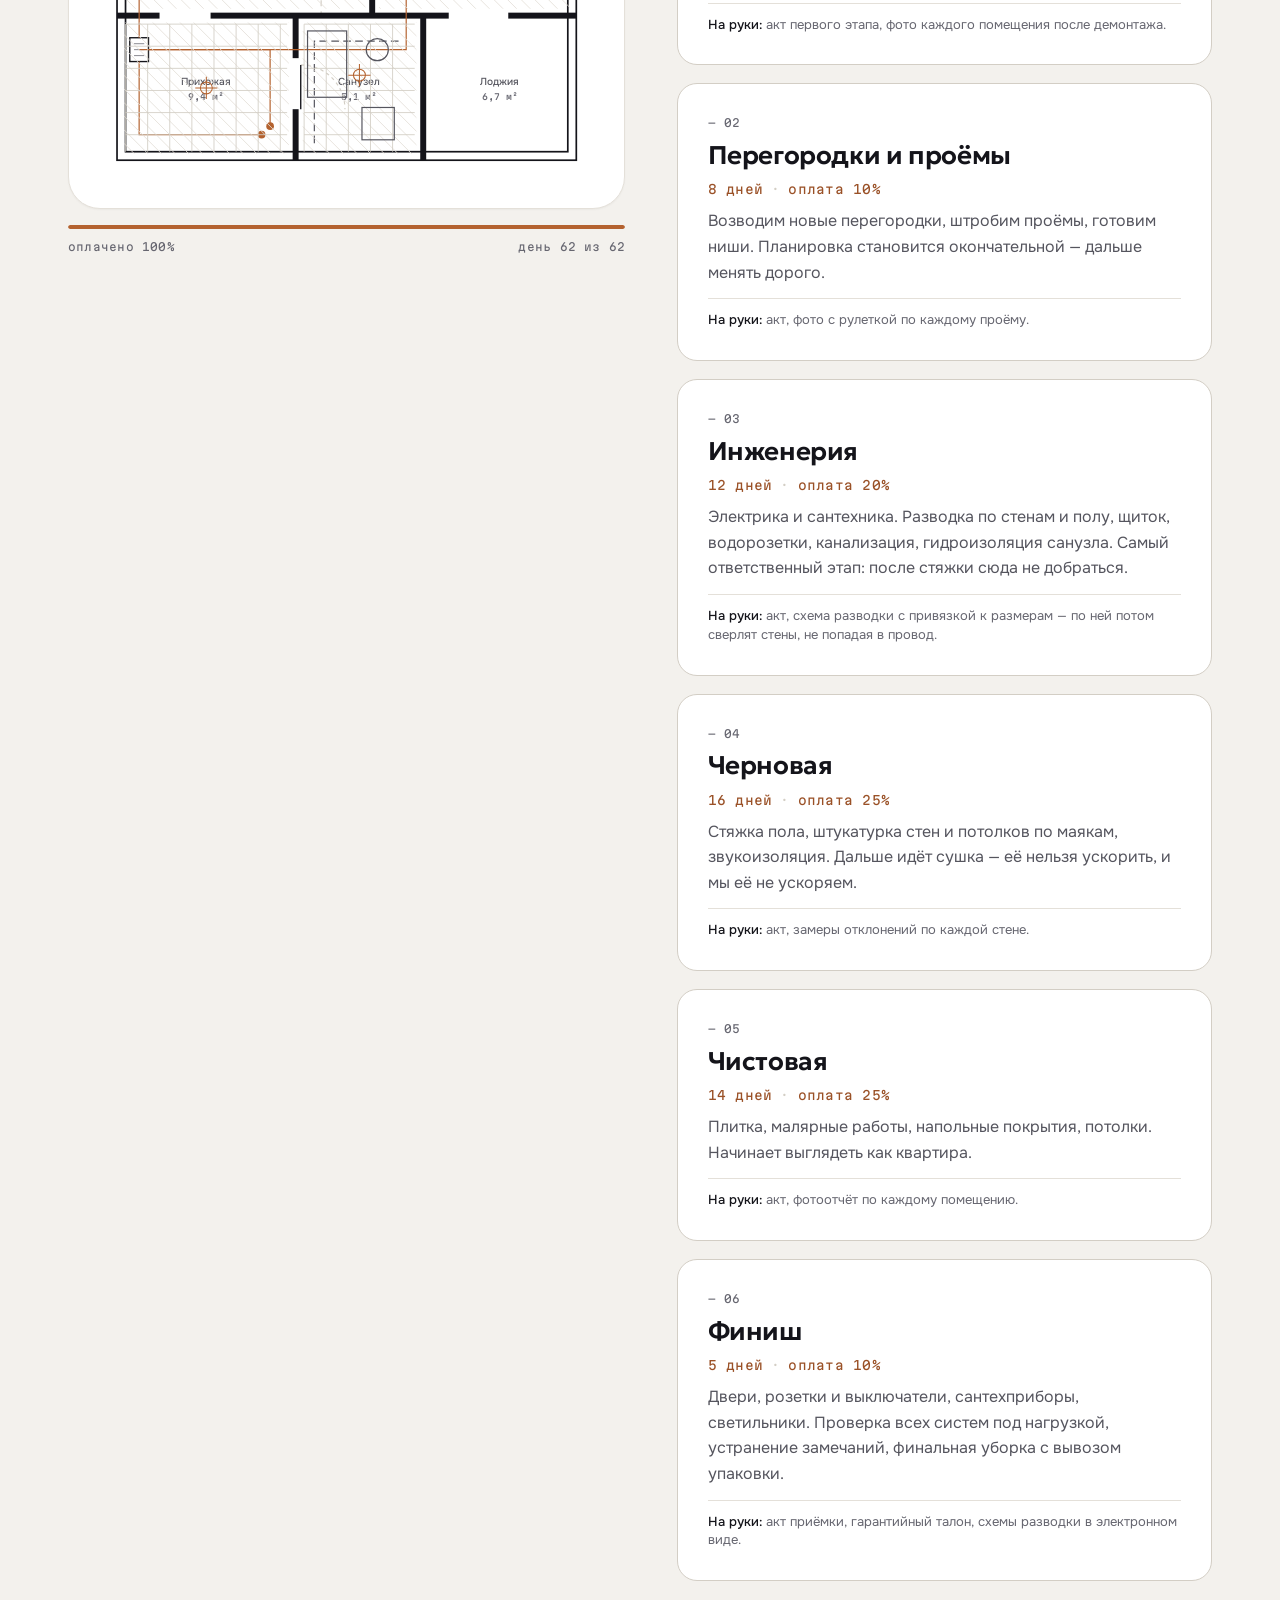
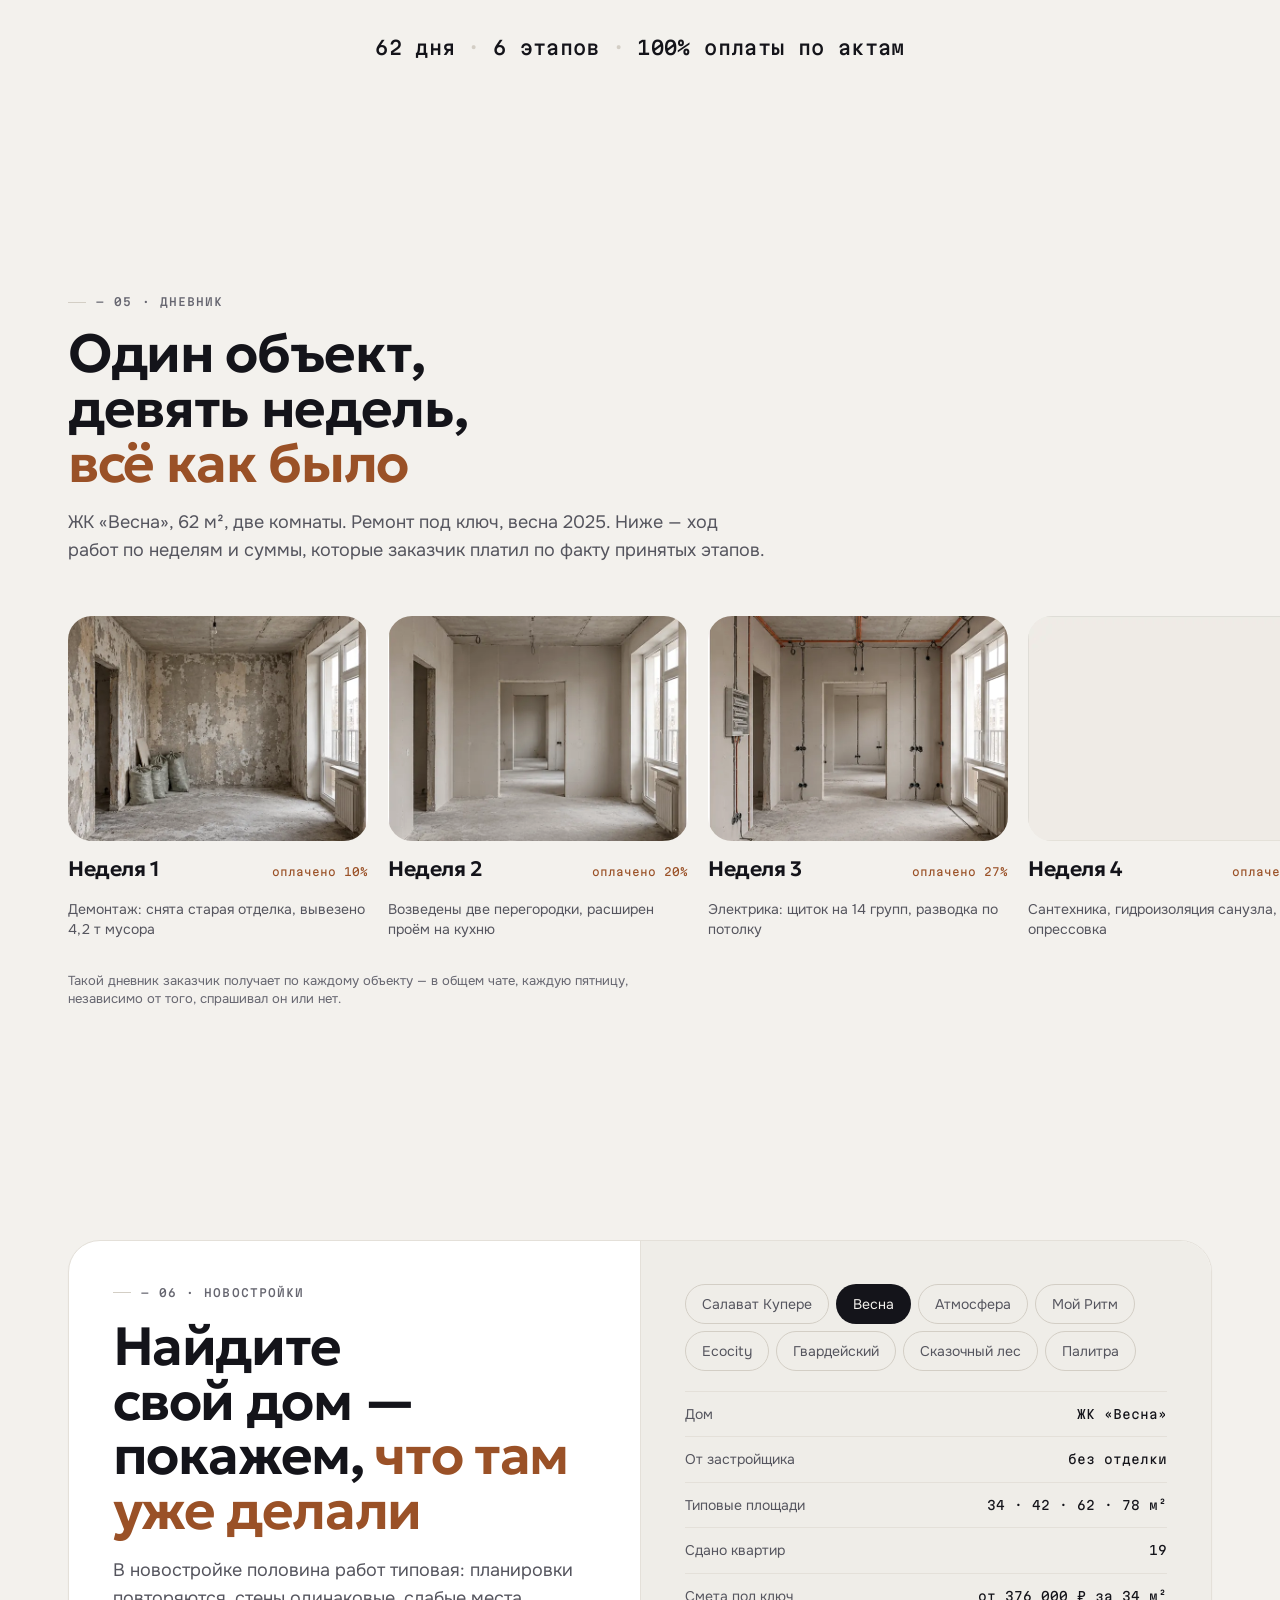
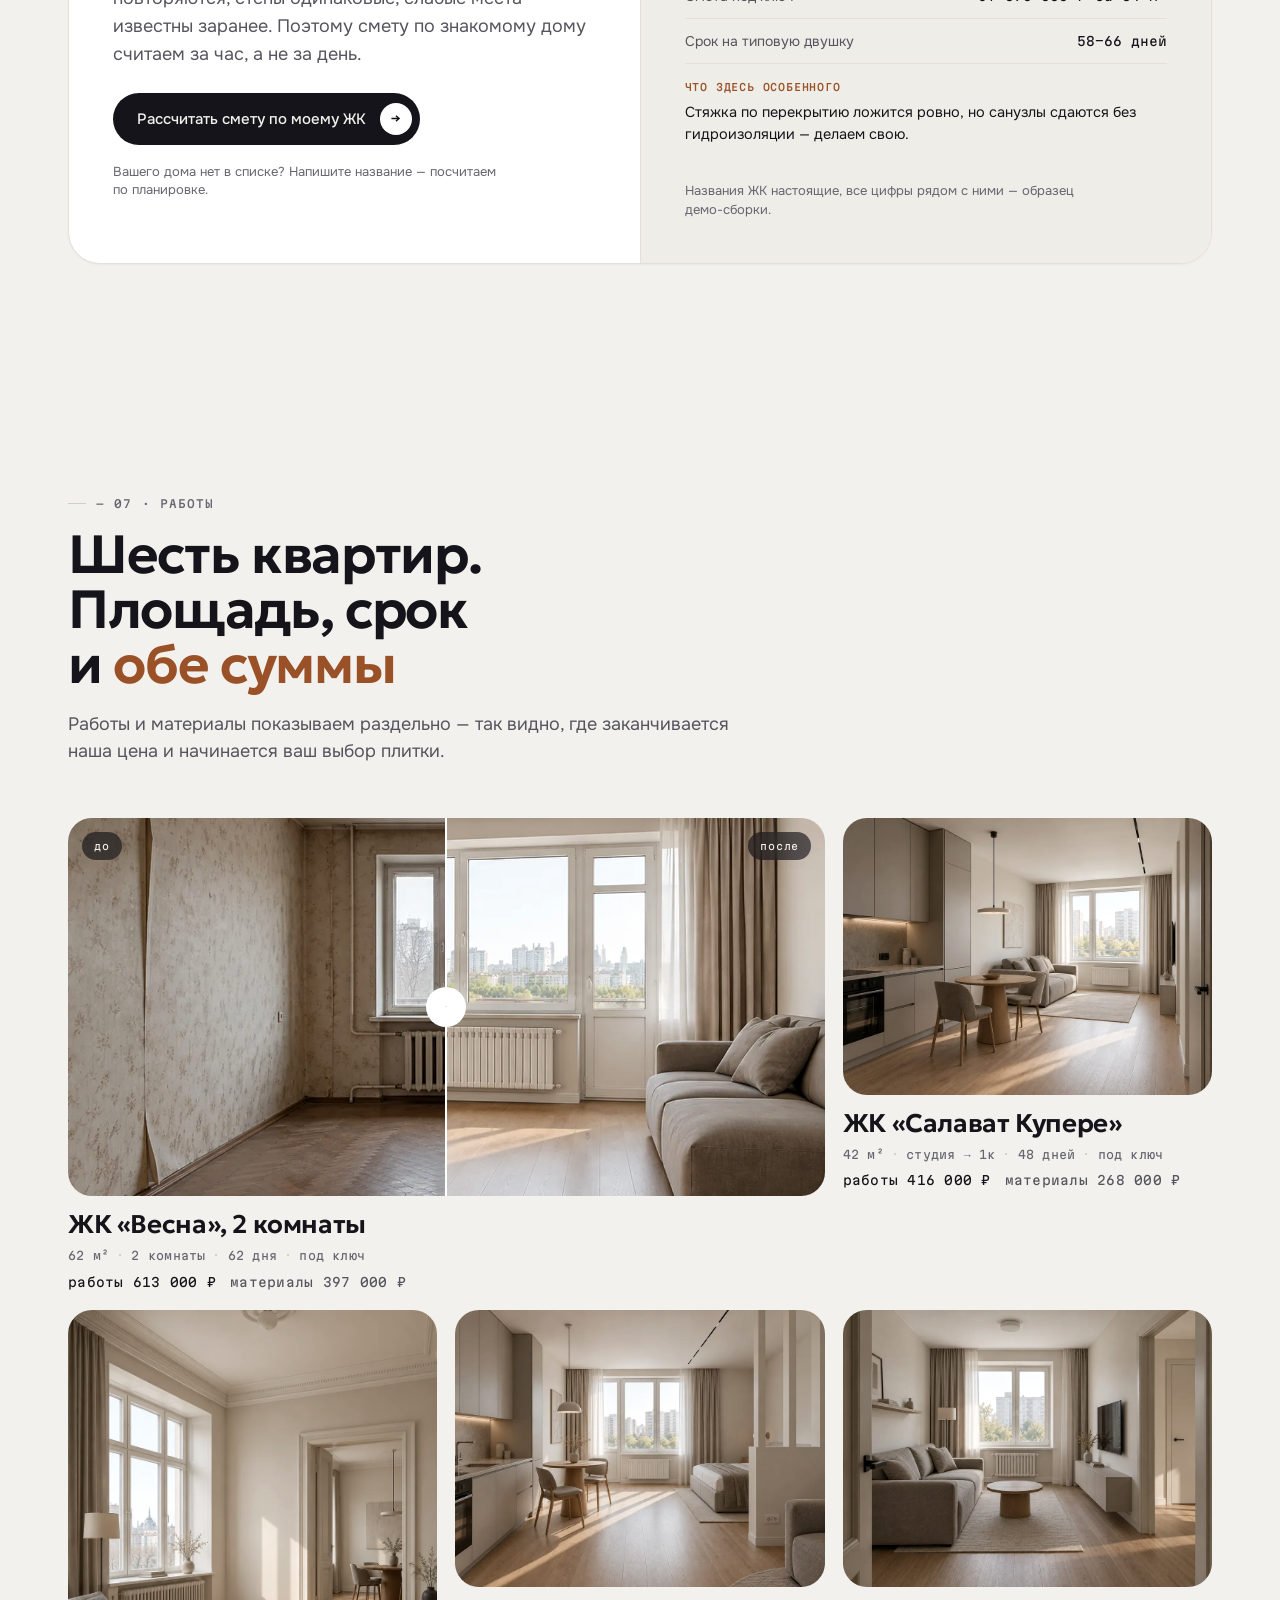
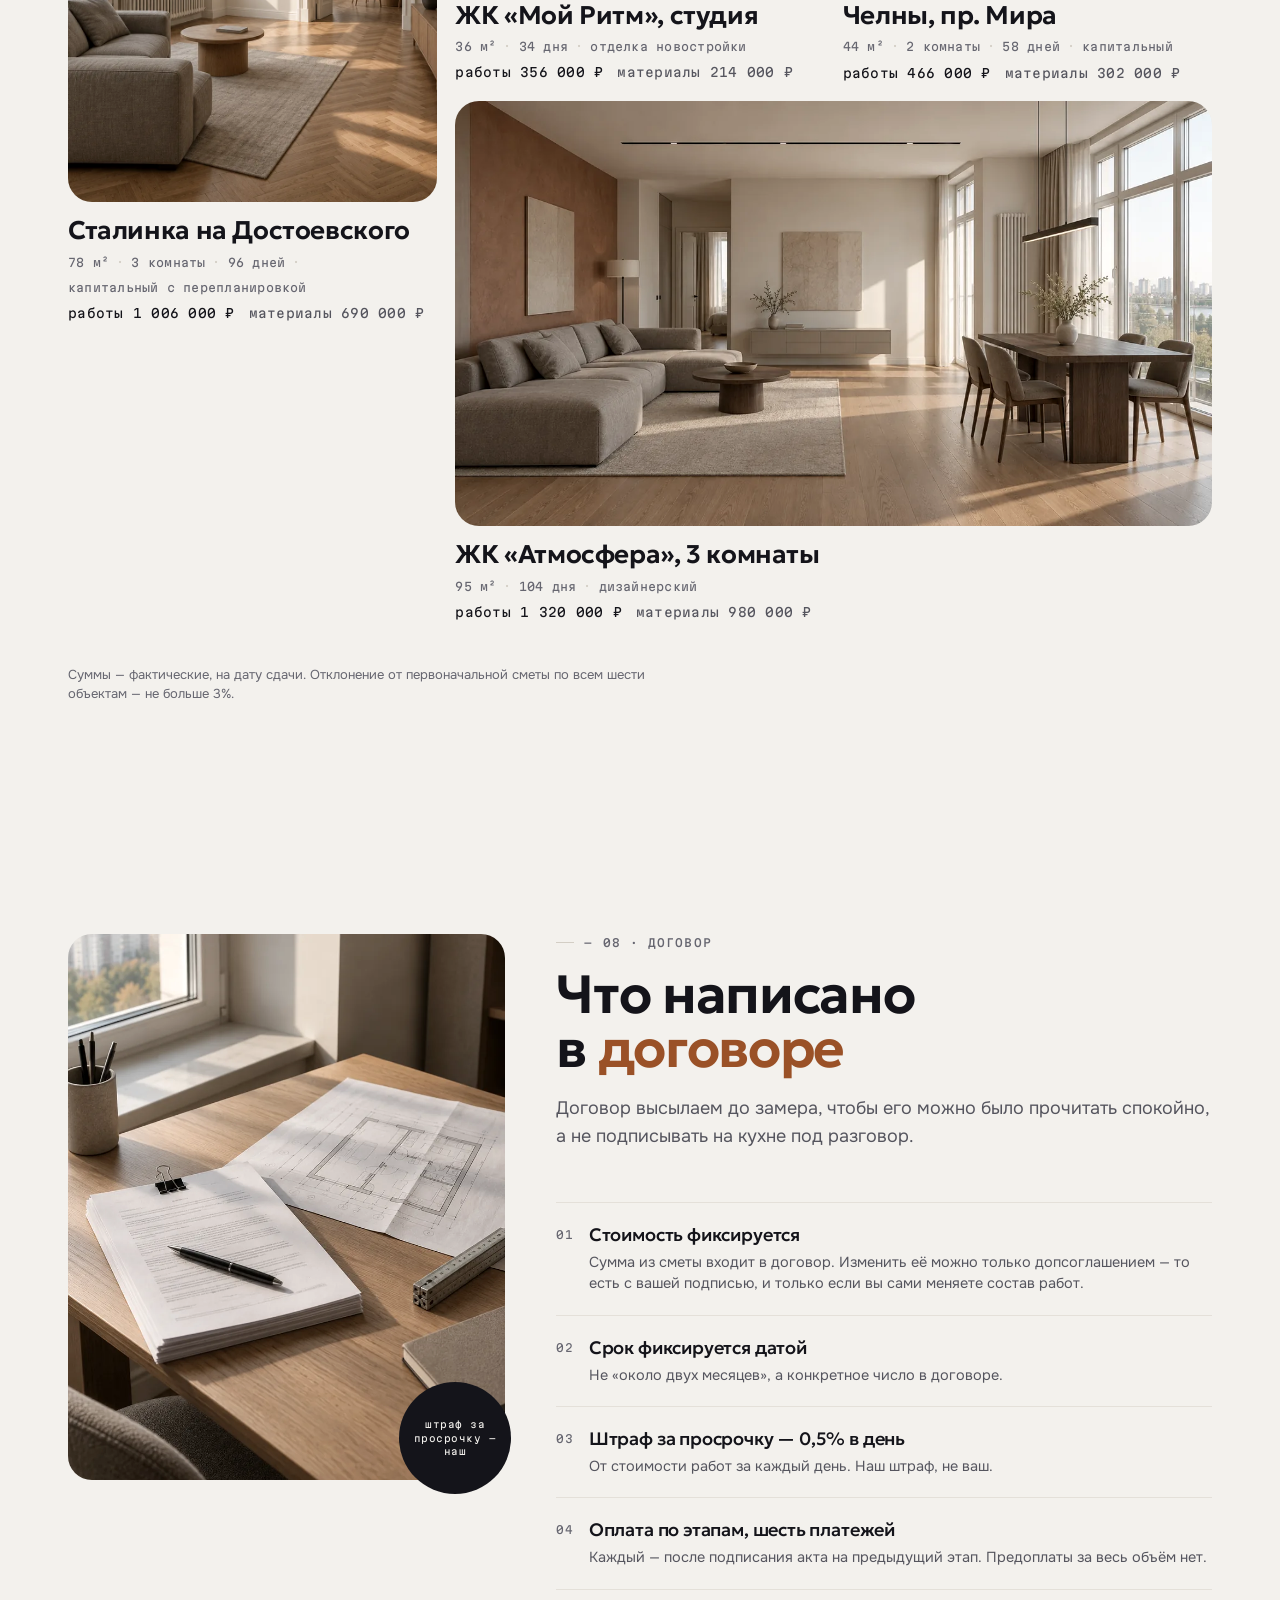
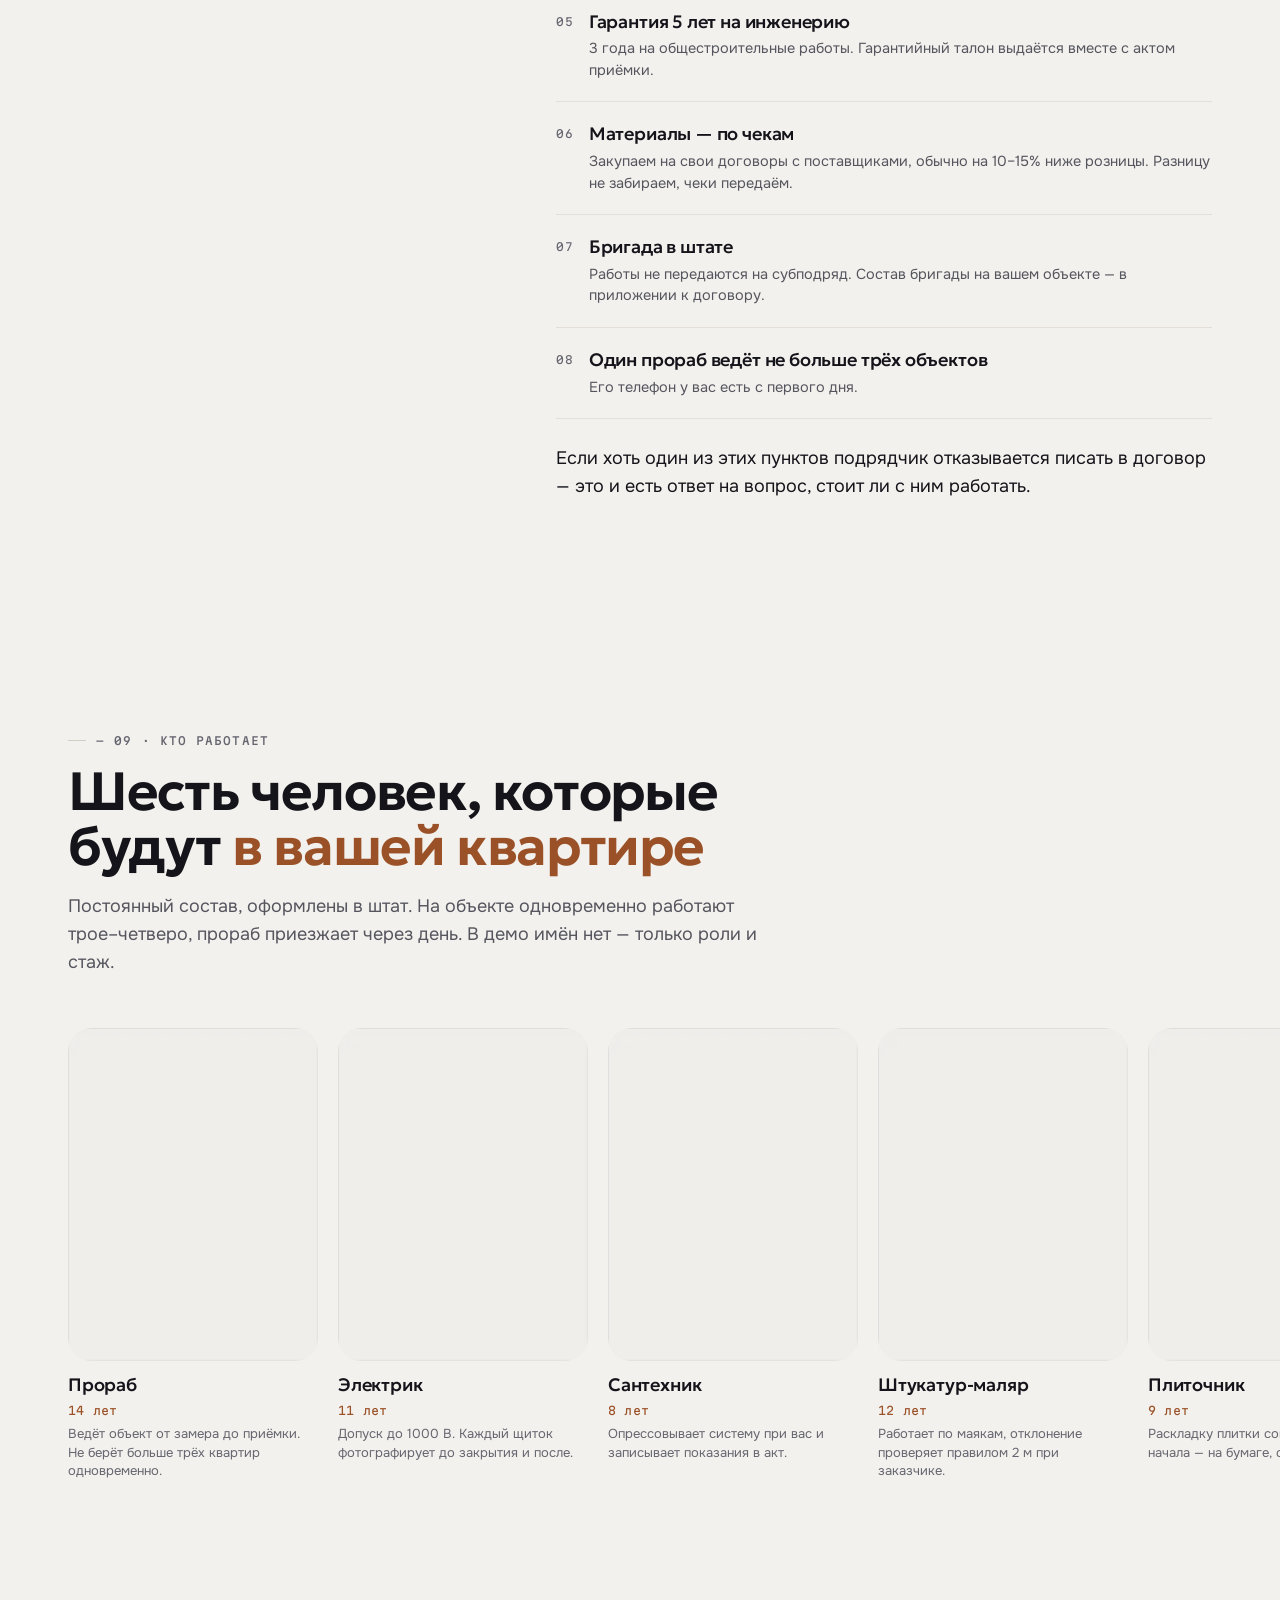
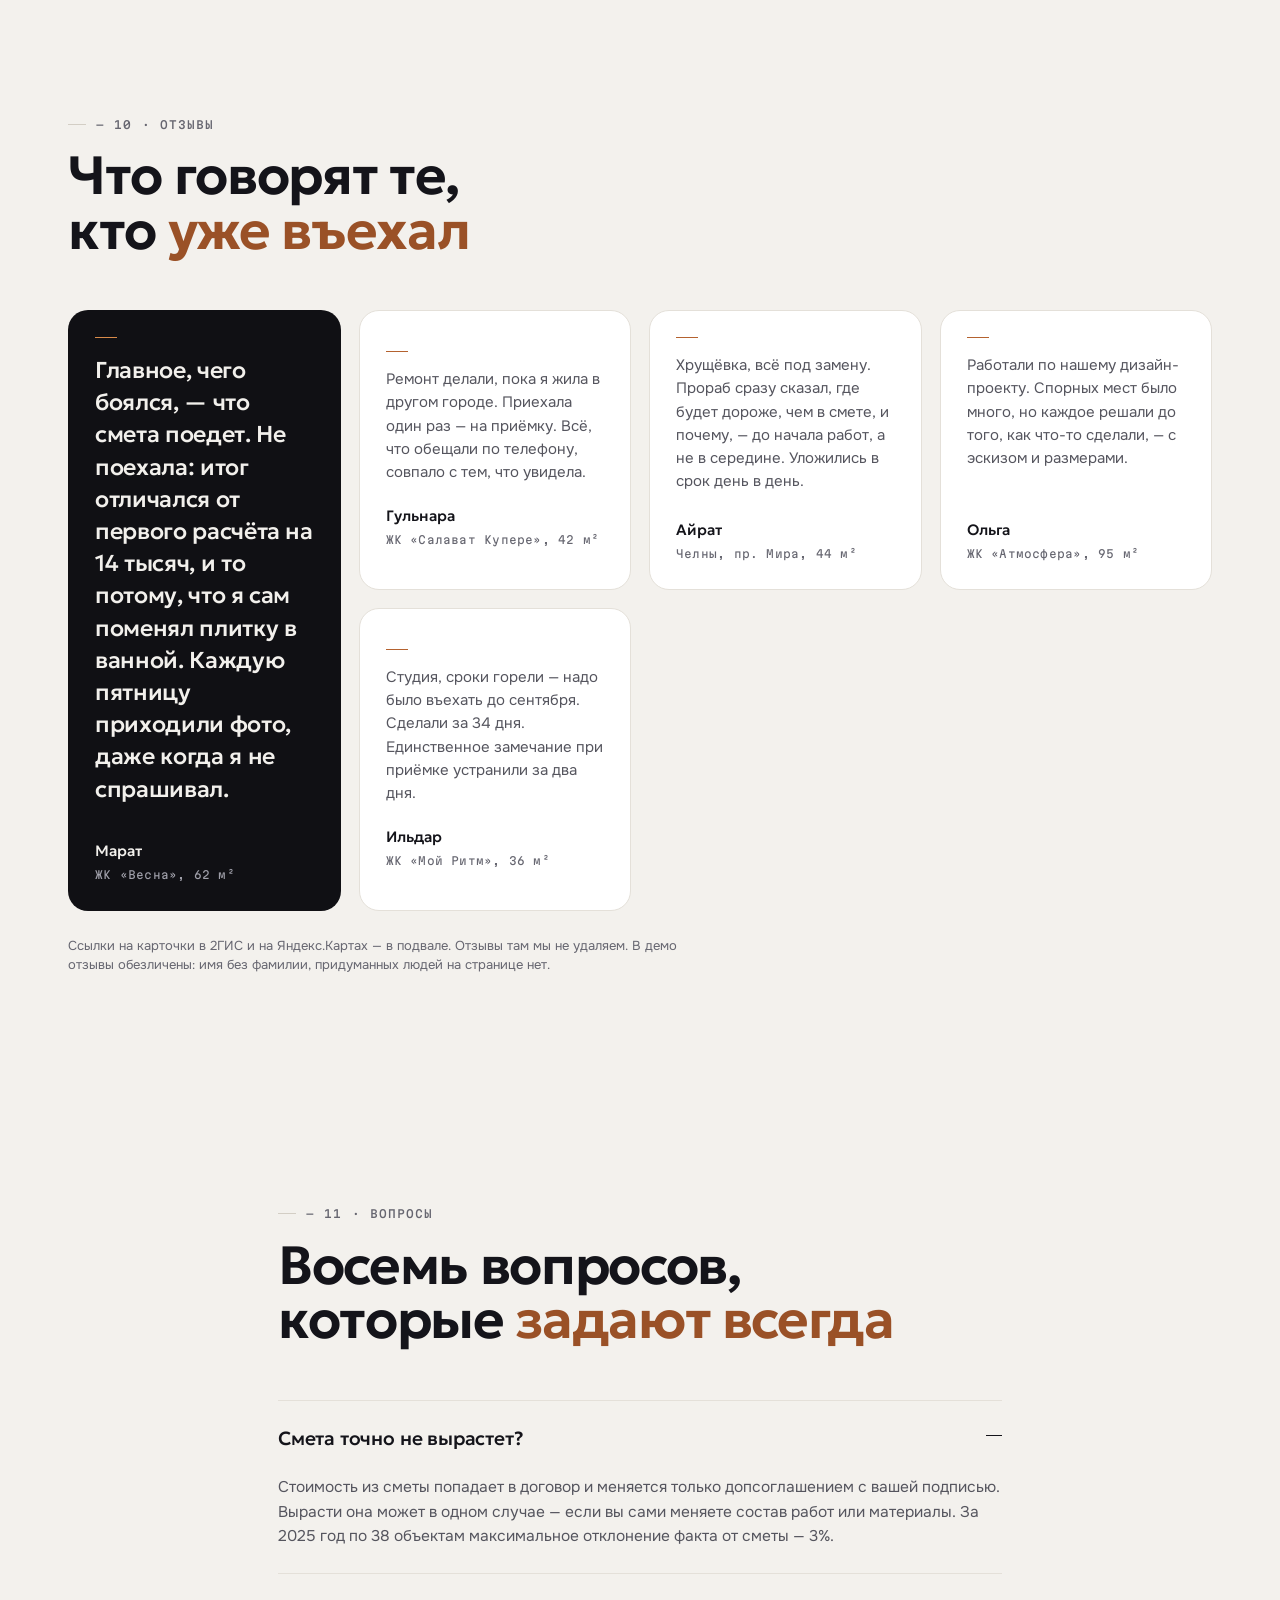
==== commit b47229cc: "Дневник объекта: первые три недели одним кадром с одной точки Полоса из трёх кадров генерируется одн" ====
--- a/web/index.html
+++ b/web/index.html
@@ -10,6 +10,19 @@
 <meta name="color-scheme" content="light">
 <link rel="icon" href="media/favicon.svg" type="image/svg+xml">
 
+<!-- Демо уходит ссылкой в WhatsApp — превью ссылки здесь работает как
+     нулевой экран: его видят раньше, чем сам сайт. -->
+<meta property="og:type" content="website">
+<meta property="og:locale" content="ru_RU">
+<meta property="og:site_name" content="РОВНО">
+<meta property="og:url" content="https://manath-iq.github.io/repair/">
+<meta property="og:title" content="Ремонт квартир под ключ со сметой, которая не растёт">
+<meta property="og:description" content="от 9 900 ₽/м² · 62 дня на 60 м² · отклонение факта от сметы ±3%. Смета по вашей планировке за один день, оплата по этапам за принятые работы.">
+<meta property="og:image" content="https://manath-iq.github.io/repair/media/og.webp">
+<meta property="og:image:width" content="1200">
+<meta property="og:image:height" content="630">
+<meta name="twitter:card" content="summary_large_image">
+
 <link rel="preload" as="font" type="font/woff2" crossorigin href="fonts/geologica-cyrillic-wght-normal.woff2">
 <link rel="preload" as="font" type="font/woff2" crossorigin href="fonts/onest-cyrillic-wght-normal.woff2">
 <link rel="preload" as="font" type="font/woff2" crossorigin href="fonts/martian-mono-cyrillic-wght-normal.woff2">
@@ -54,7 +67,7 @@
           Написать в WhatsApp
           <span class="btn__arw" aria-hidden="true"><svg viewBox="0 0 16 16" fill="none" stroke="currentColor" stroke-width="1.7"><path d="M3 8h9M8.5 4.5 12.5 8l-4 3.5"/></svg></span>
         </a>
-        <button class="burger" id="burger" aria-expanded="false" aria-controls="menu" aria-label="Меню">
+        <button class="burger" type="button" id="burger" aria-expanded="false" aria-controls="menu" aria-label="Меню">
           <span></span><span></span>
         </button>
       </div>
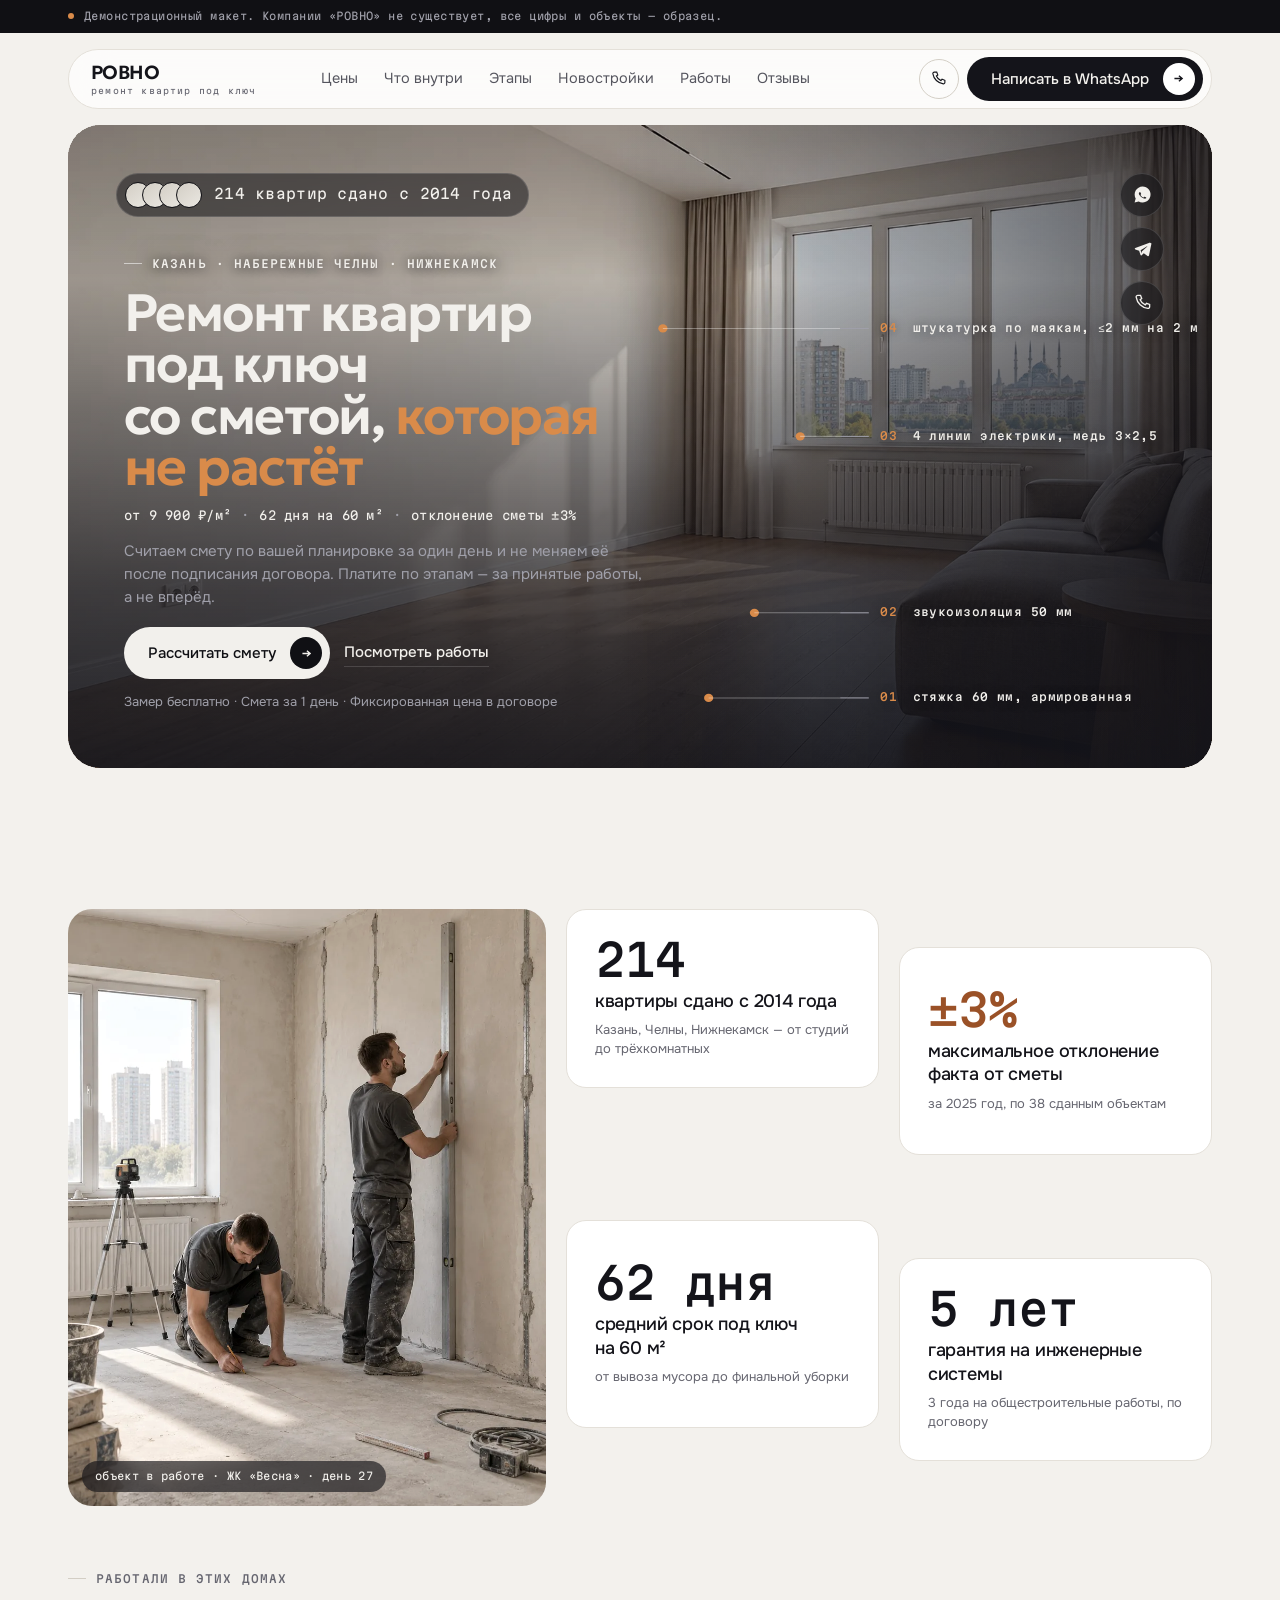
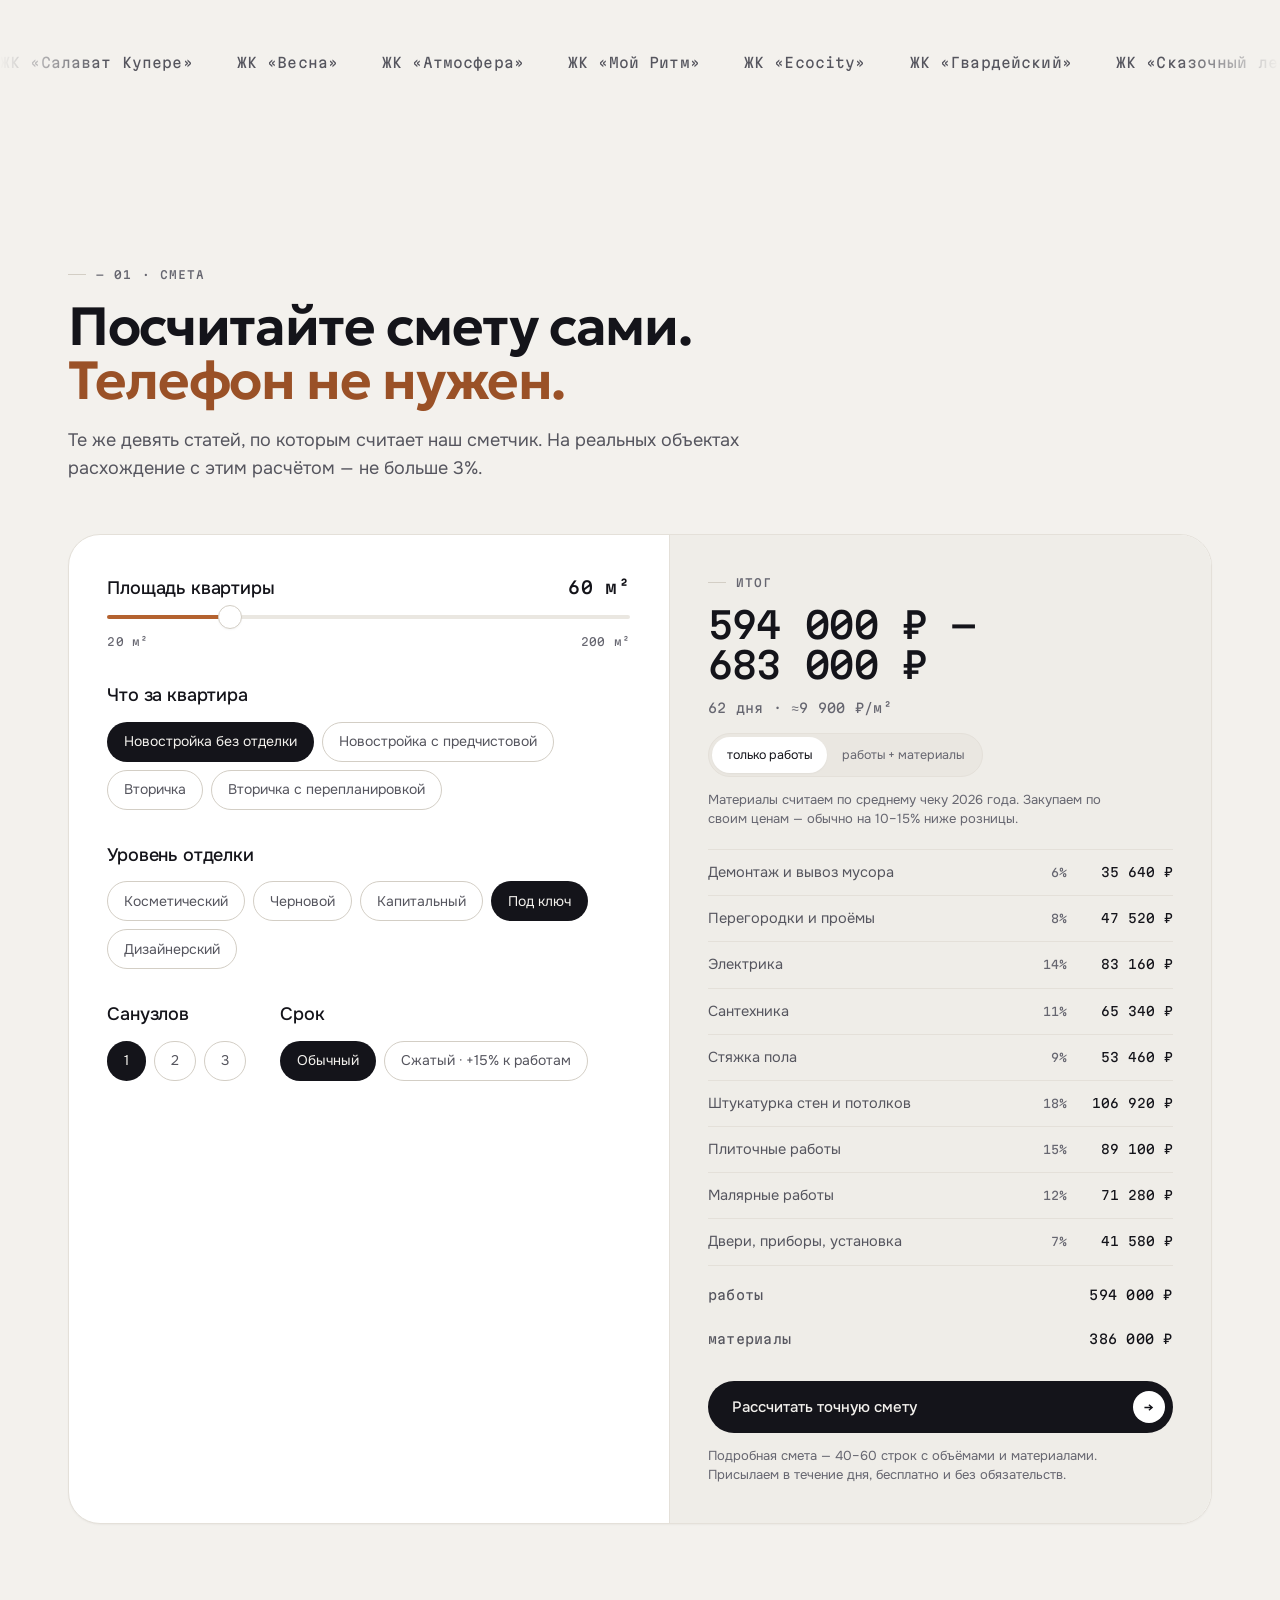
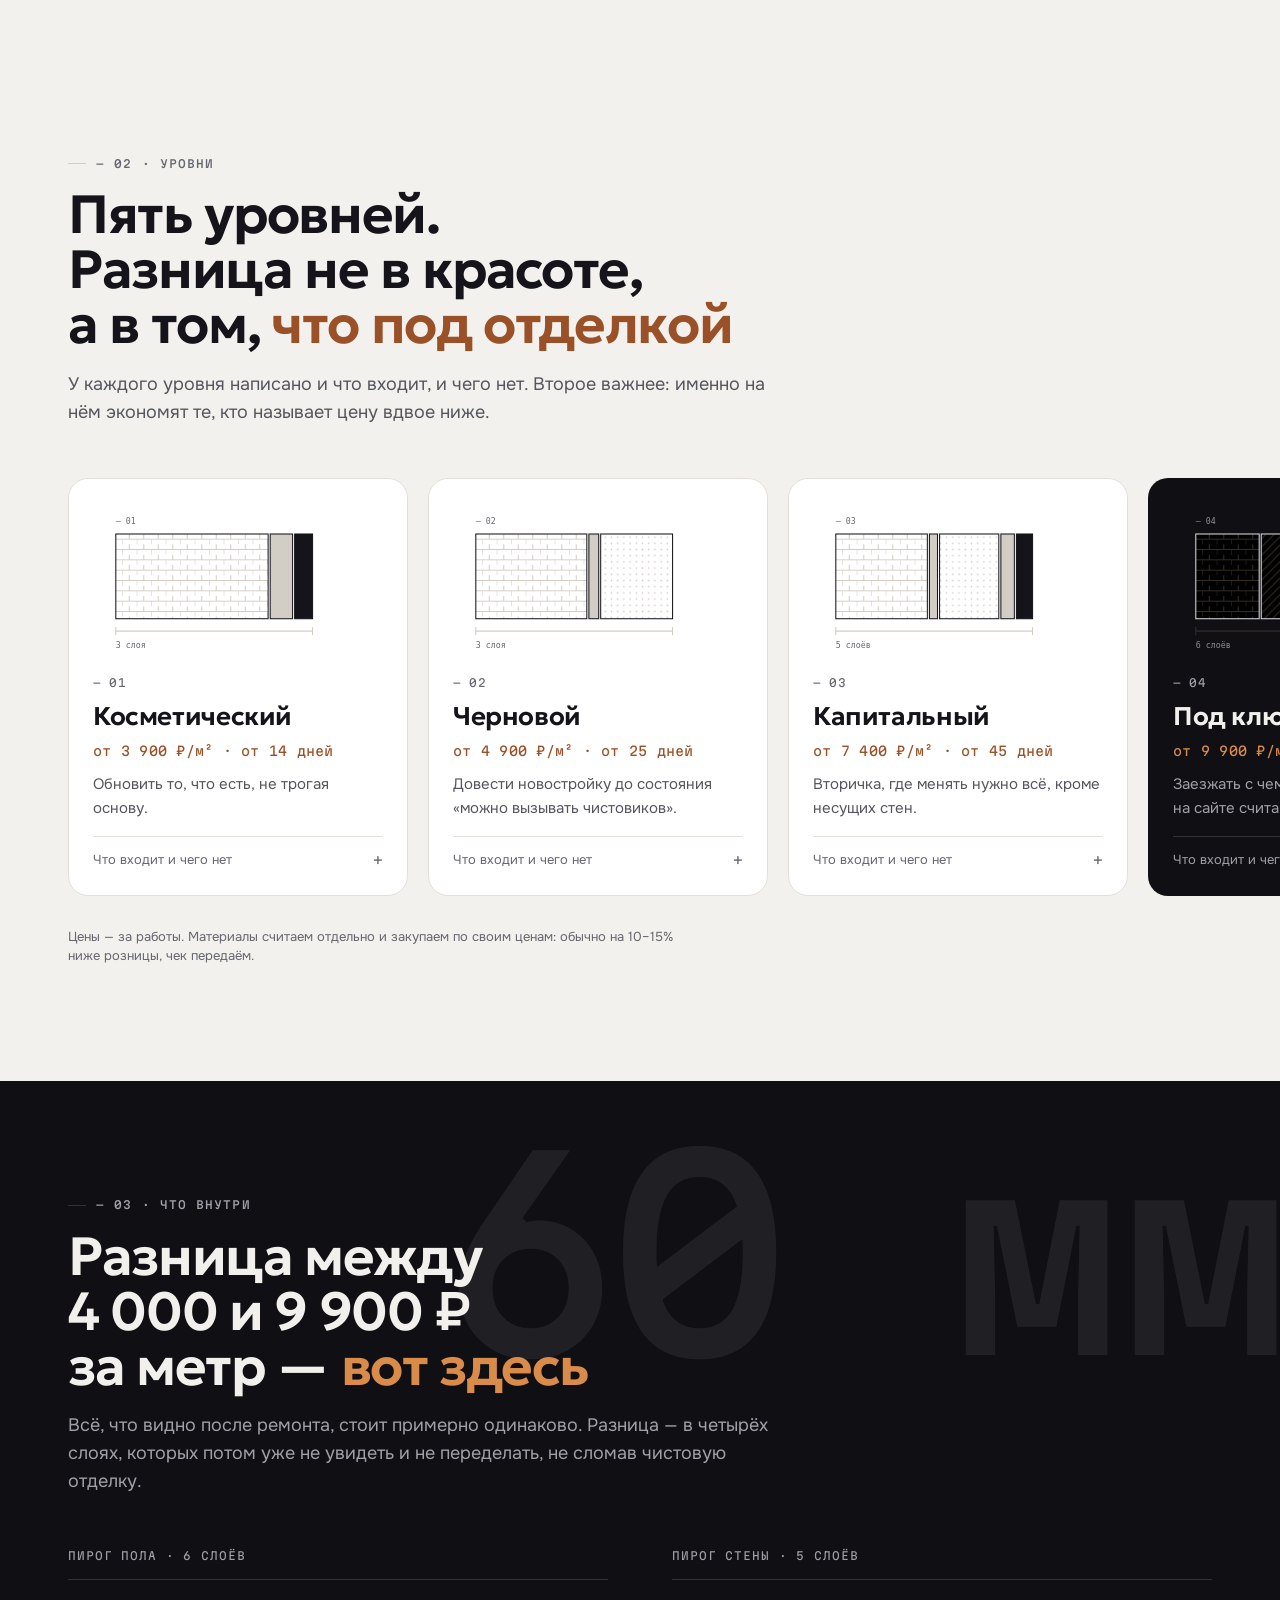
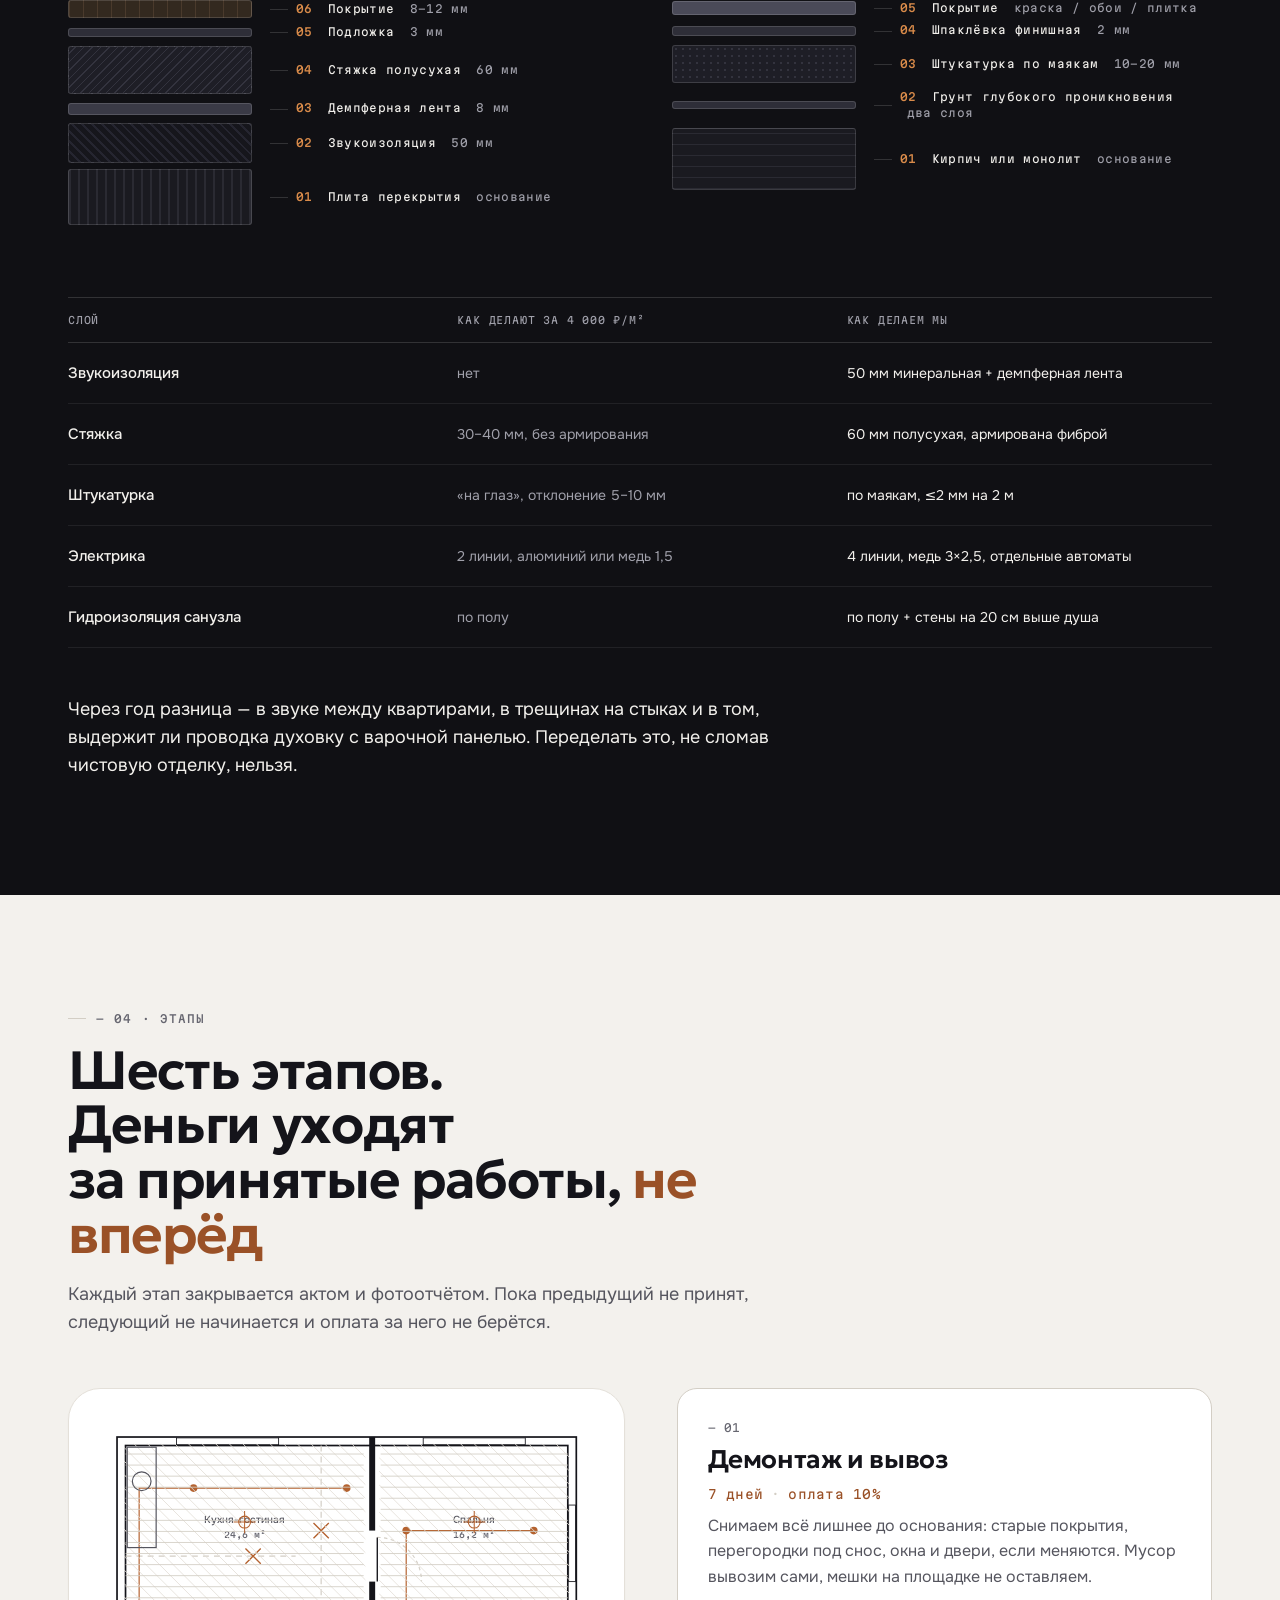
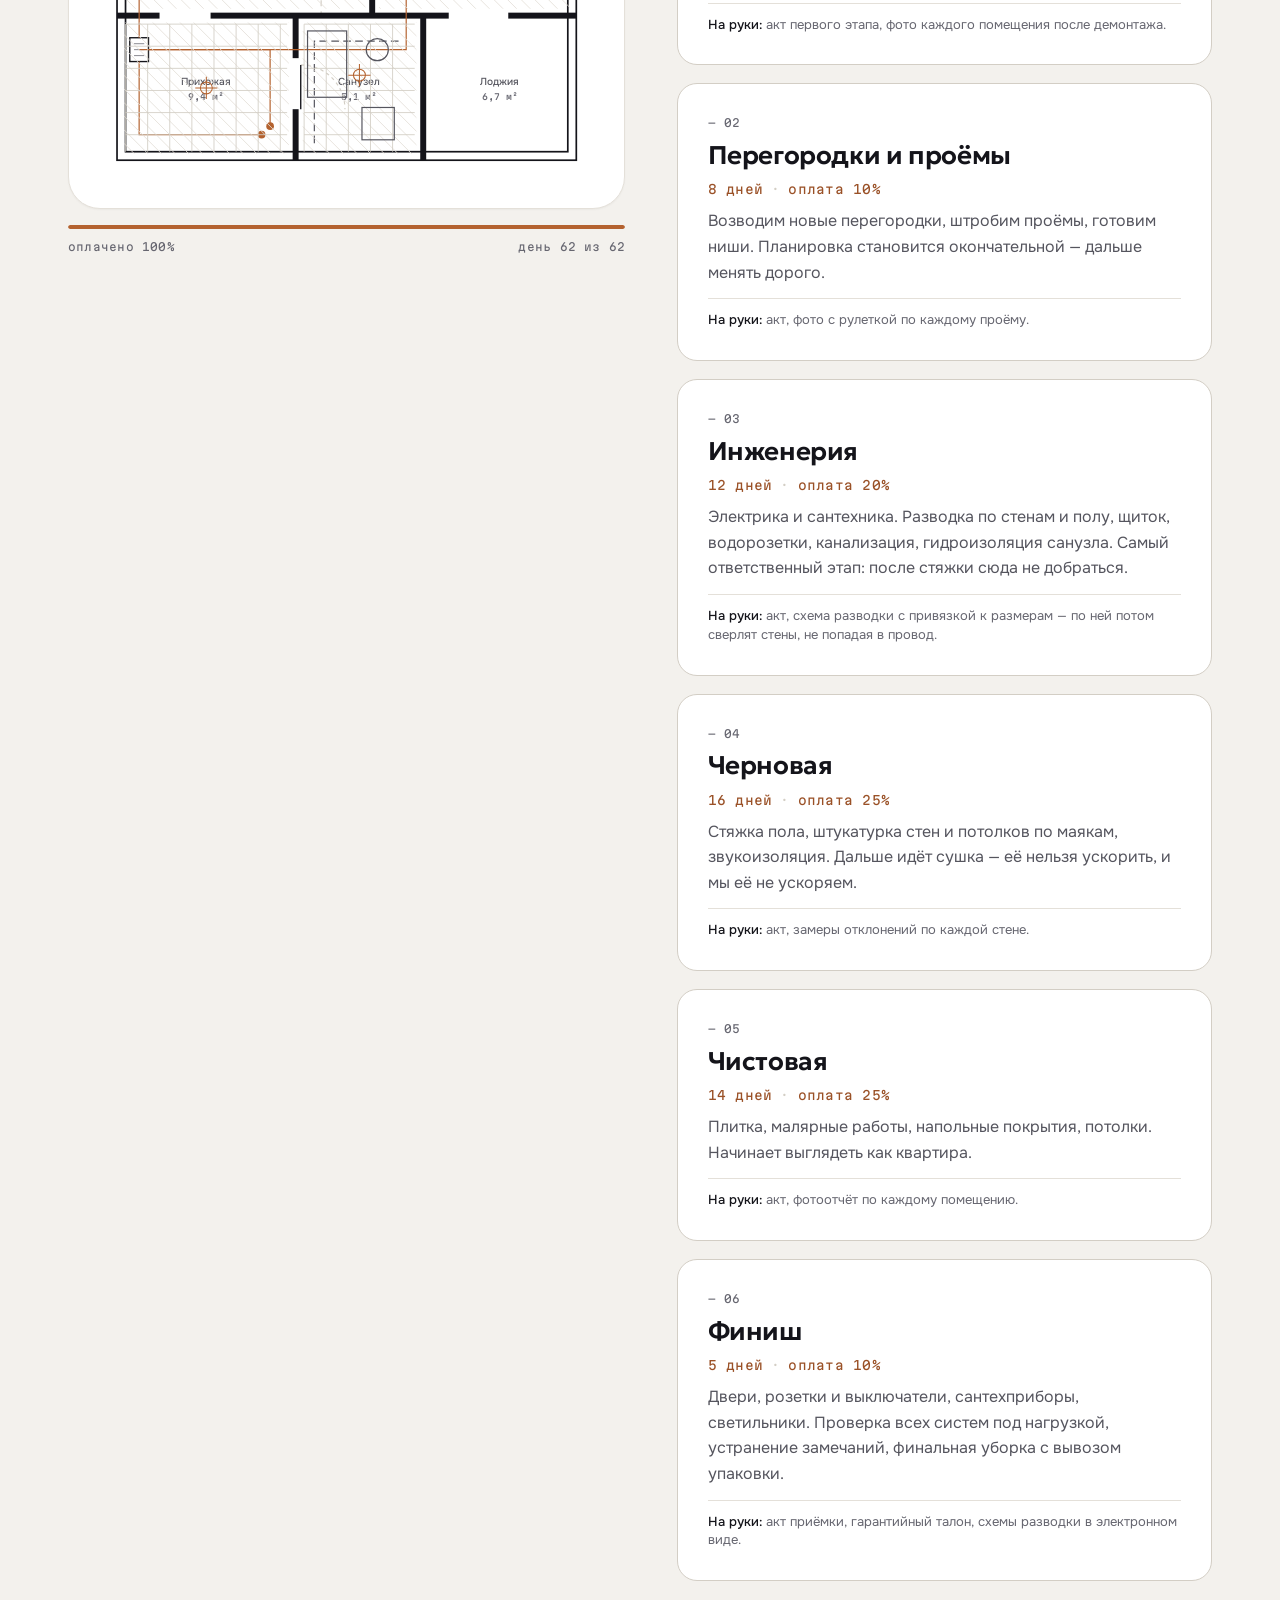
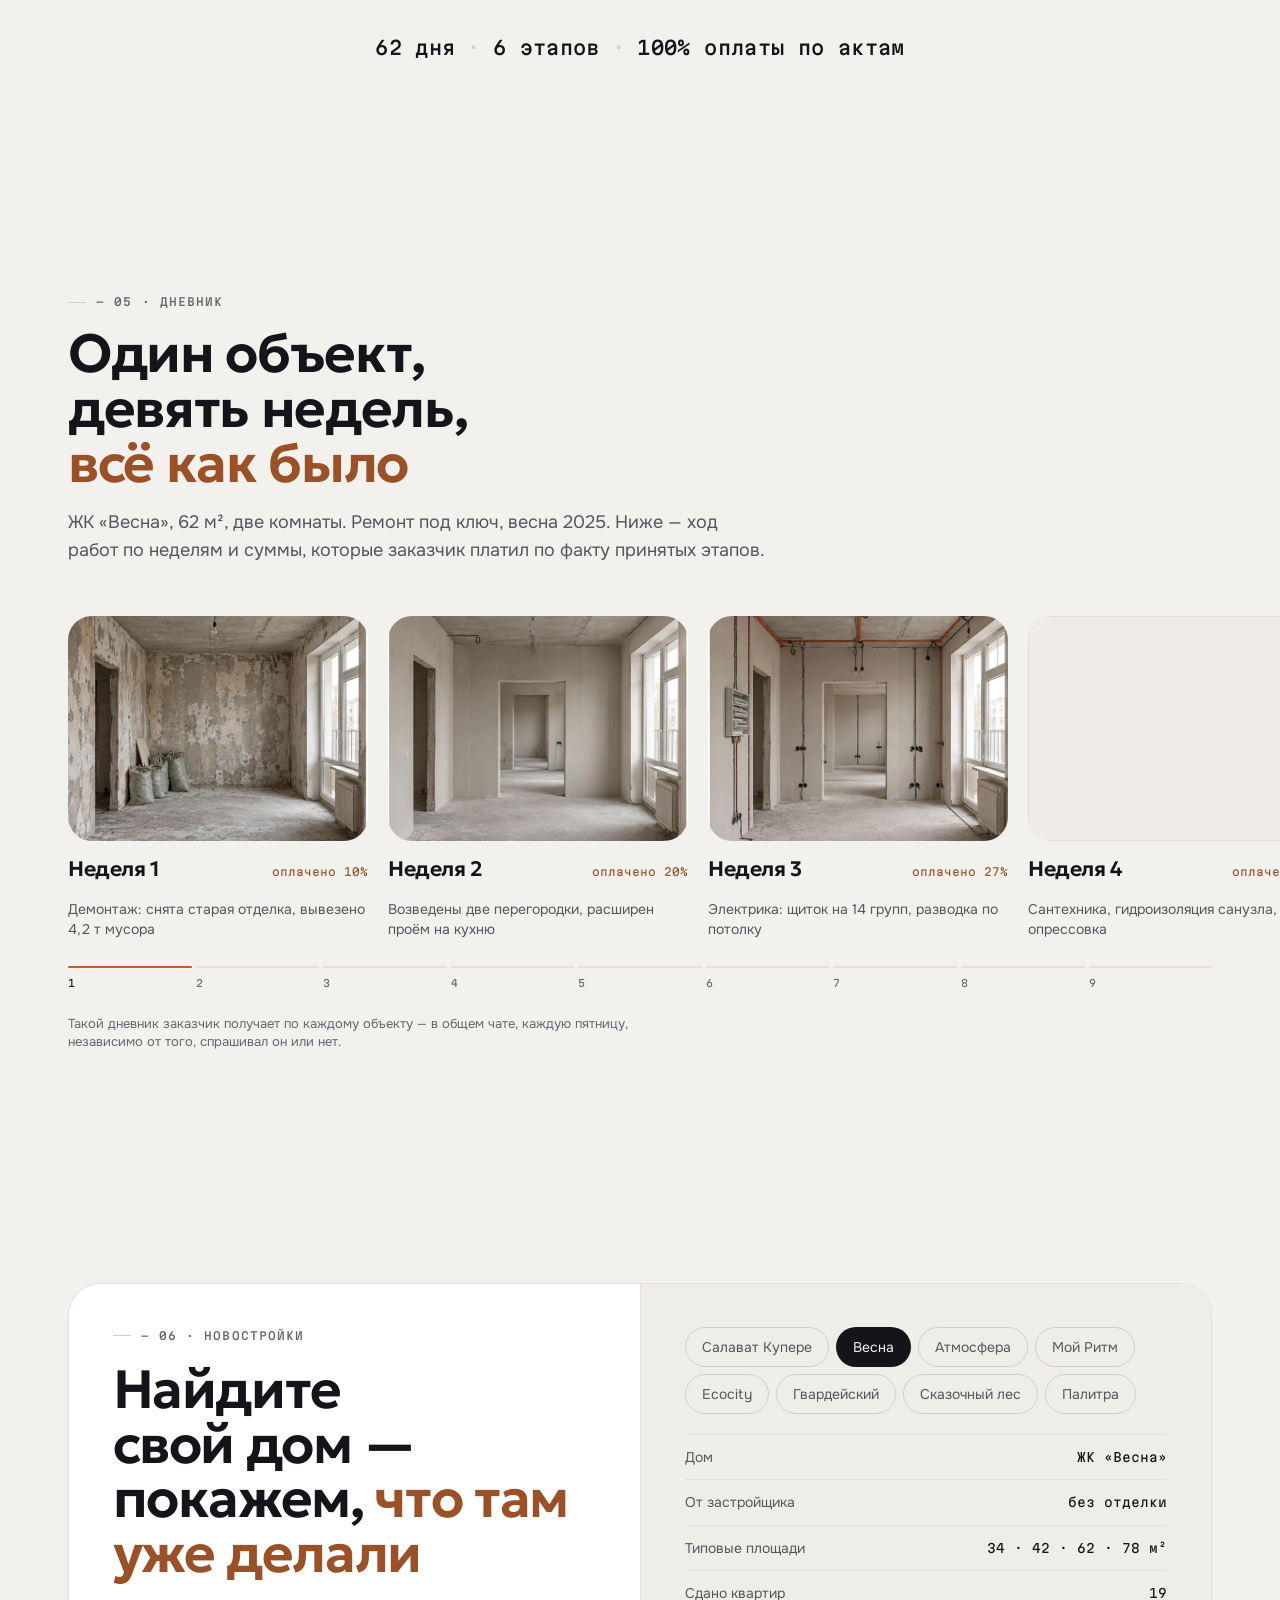
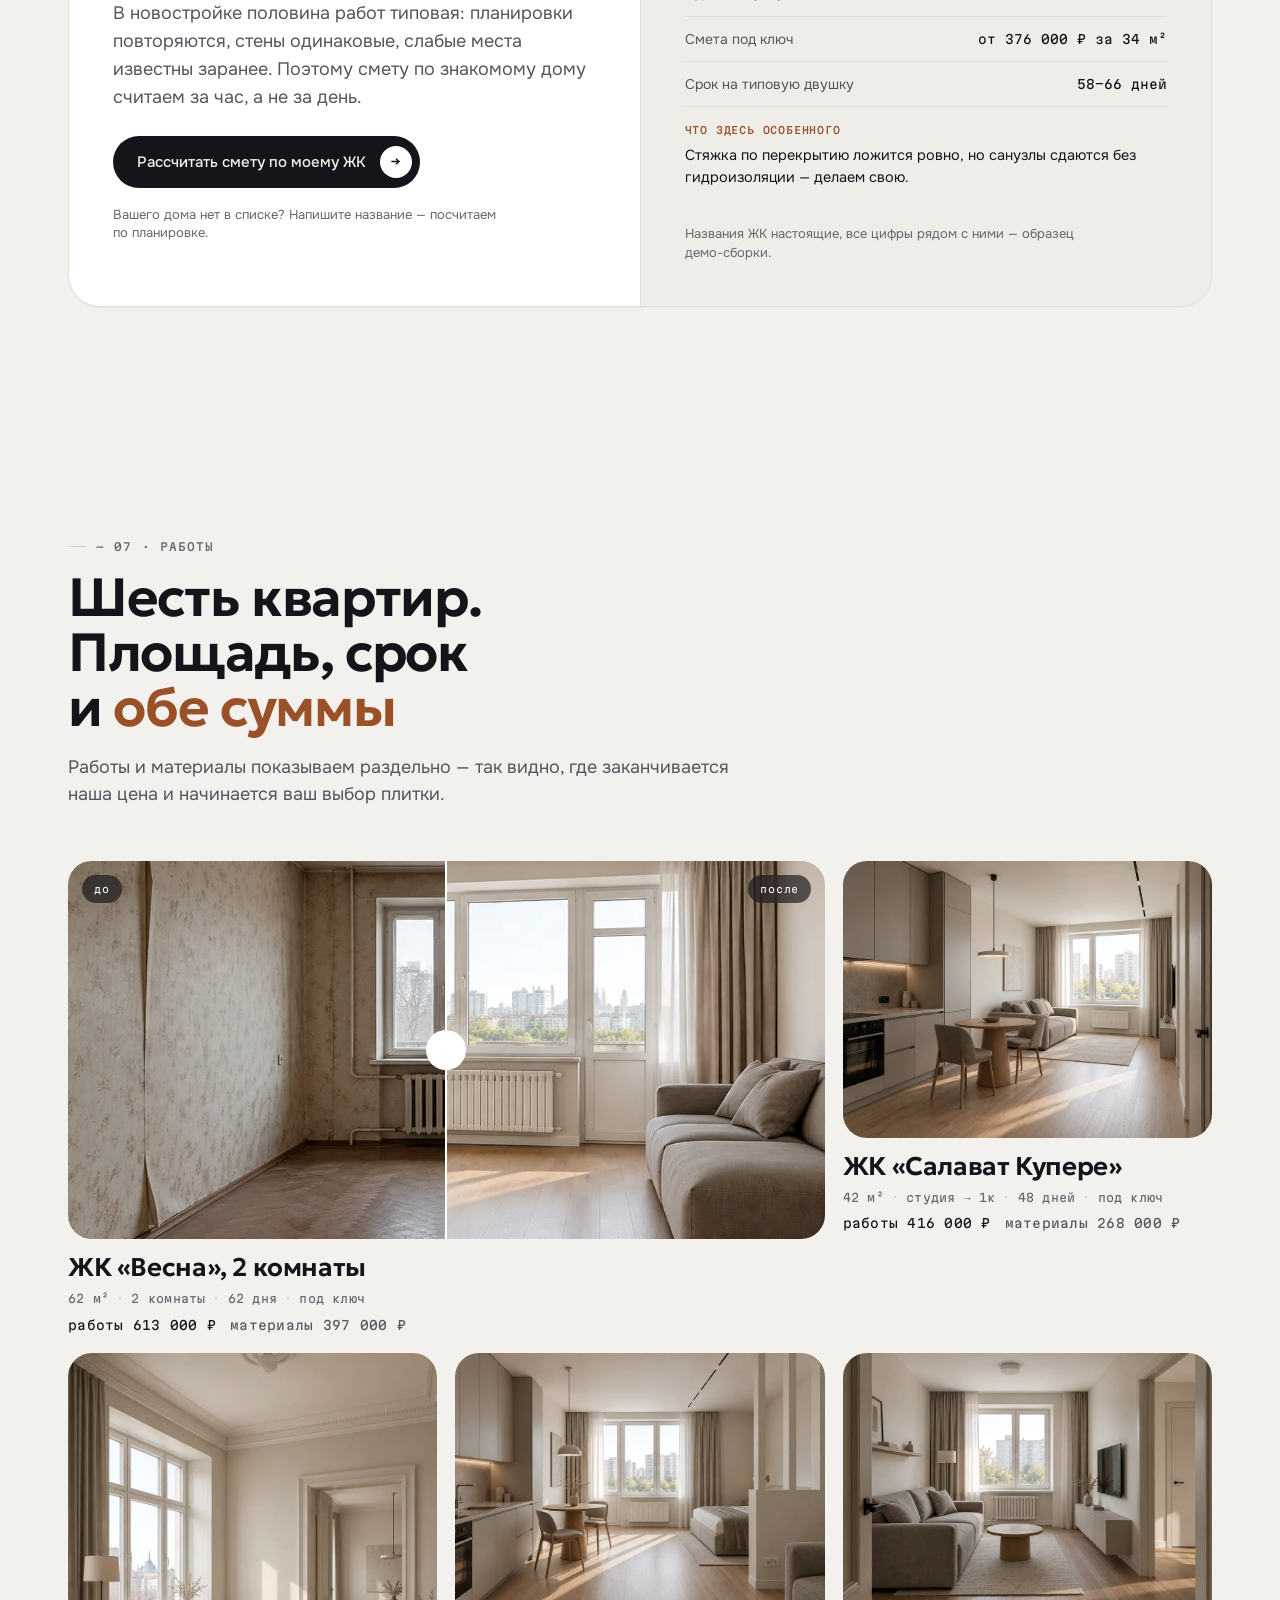
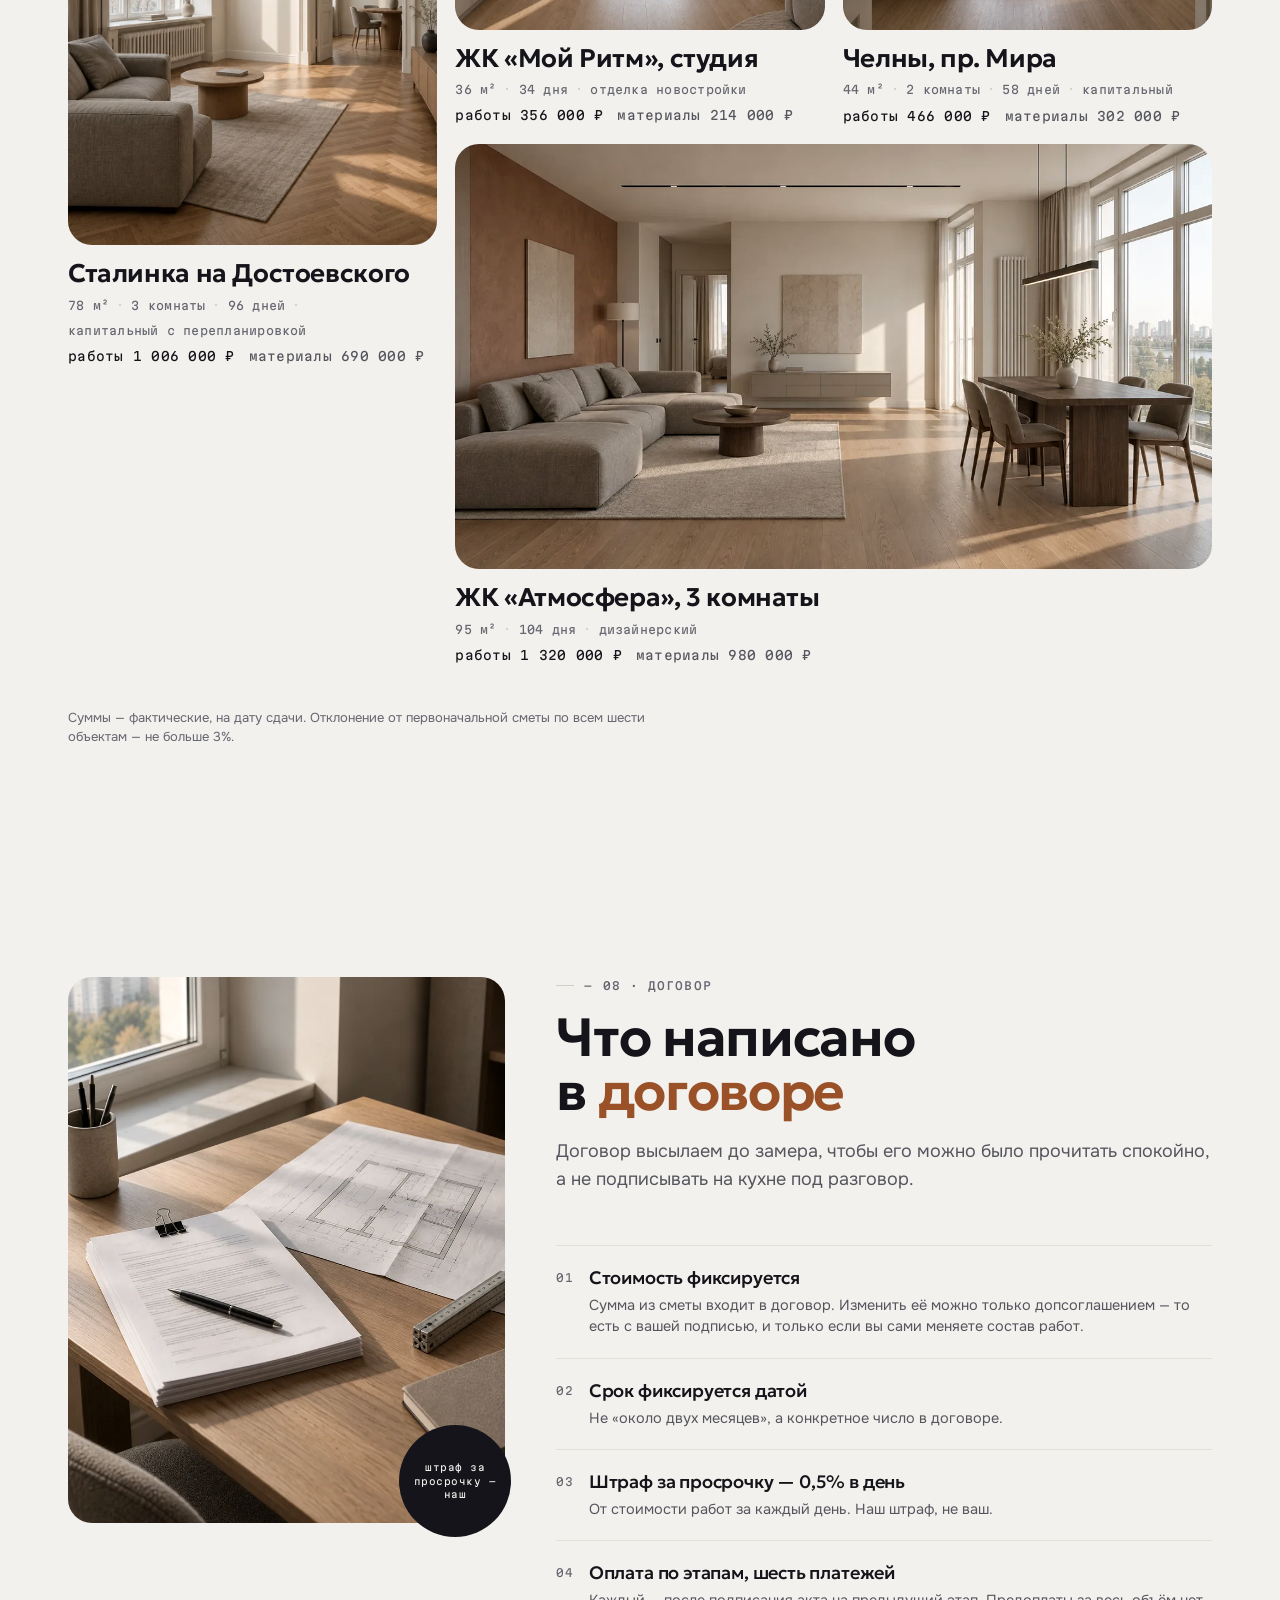
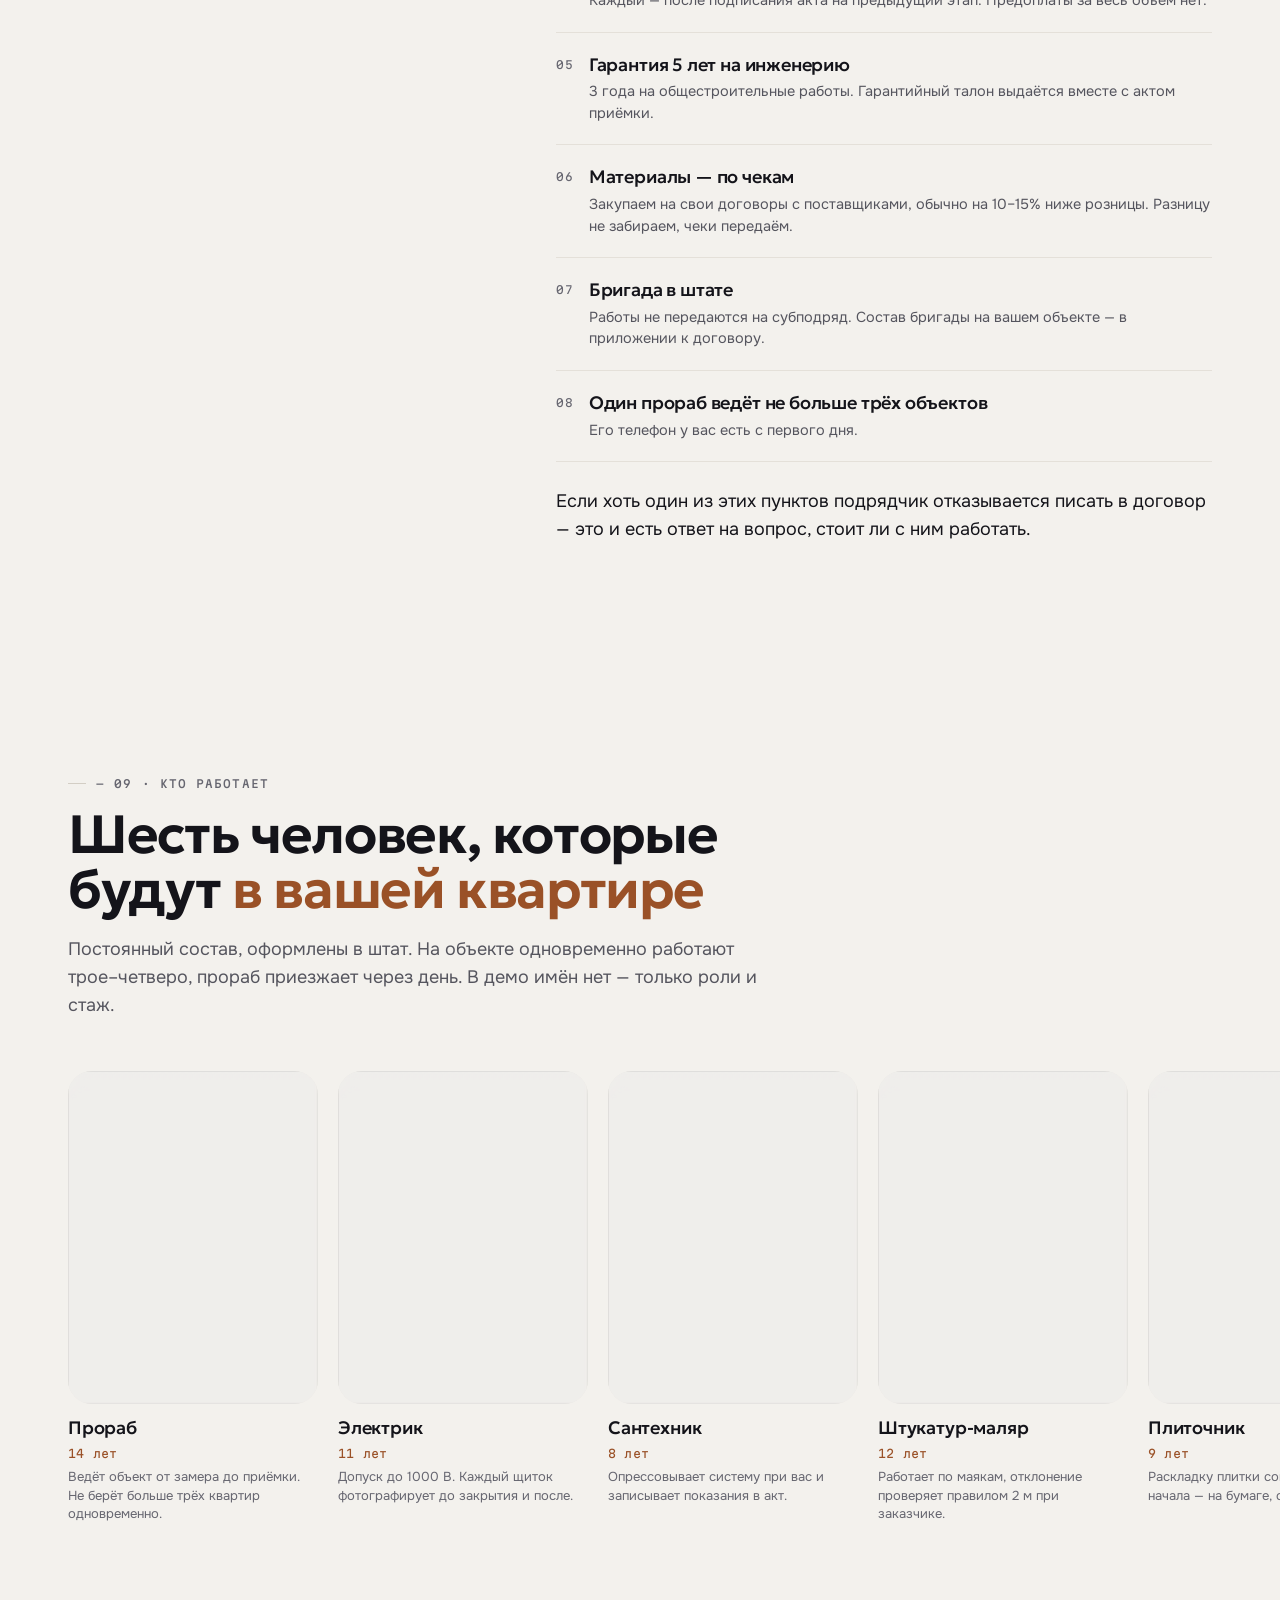
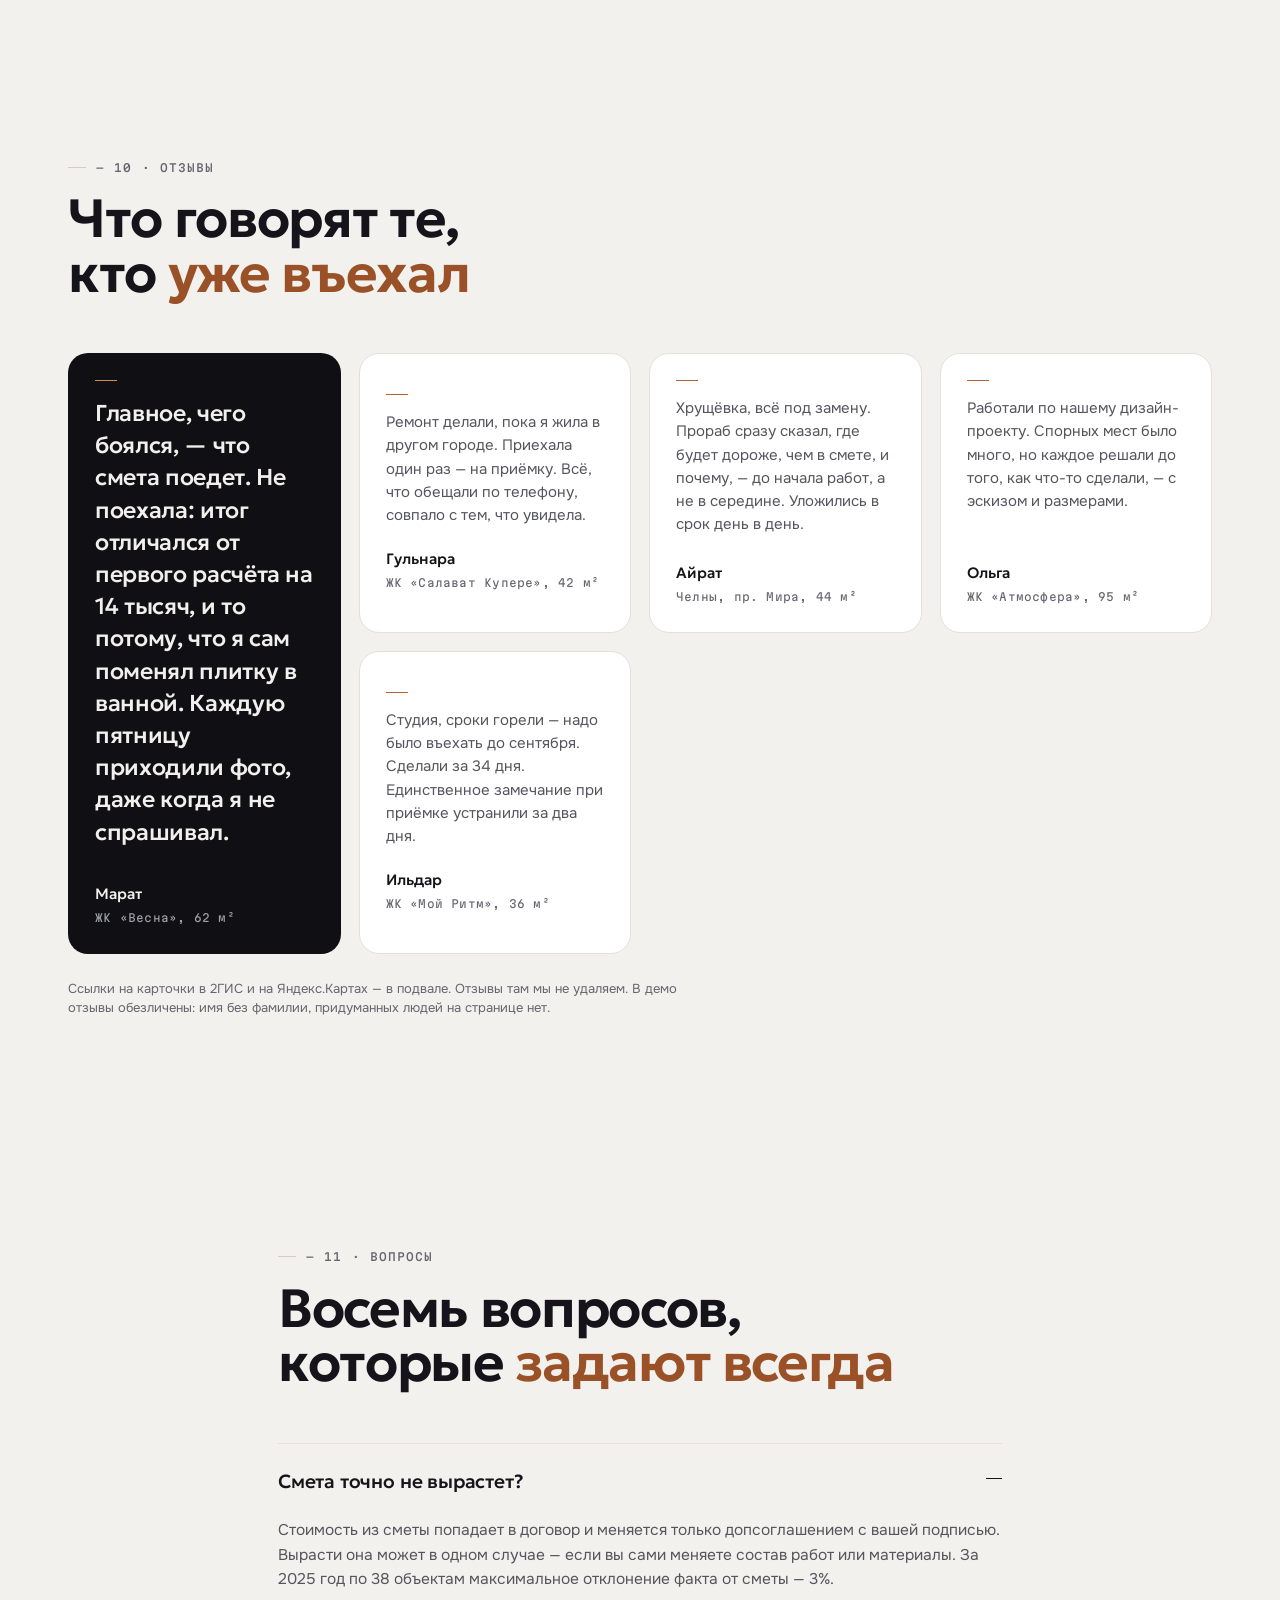
==== commit df2d60b1: "Шкала недель под дневником заполняется по фактической прокрутке ленты Co-Authored-By: Claude Opus 5 " ====
--- a/web/index.html
+++ b/web/index.html
@@ -503,6 +503,10 @@
     <div class="rail__in" id="diary-rail"></div>
   </div>
 
+  <div class="wrap">
+    <ol class="wks" id="wks" aria-hidden="true"></ol>
+  </div>
+
   <div class="wrap"><p class="cap diary__foot rv">Такой дневник заказчик получает по каждому объекту — в общем чате, каждую пятницу, независимо от того, спрашивал он или нет.</p></div>
 </section>
 
--- a/web/css/sections.css
+++ b/web/css/sections.css
@@ -450,7 +450,15 @@
 .wk-c__n b{font-family:var(--f-d);font-size:21px;font-weight:600;letter-spacing:-.02em}
 .wk-c__n span{font-family:var(--f-m);font-size:11px;color:var(--accent-ink)}
 .wk-c__t{font-size:14px;color:var(--ink-2);line-height:1.45}
-.diary__foot{margin-top:28px;max-width:70ch}
+.wks{display:flex;gap:4px;margin-top:22px}
+.wks li{flex:1;display:grid;gap:7px;justify-items:start}
+.wks i{display:block;width:100%;height:2px;border-radius:2px;background:var(--line);
+  transition:background .3s var(--ease)}
+.wks span{font-family:var(--f-m);font-size:10px;color:var(--ink-3);
+  transition:color .3s var(--ease)}
+.wks .on i{background:var(--accent)}
+.wks .on span{color:var(--ink)}
+.diary__foot{margin-top:24px;max-width:70ch}
 
 /* ── Селектор ЖК ─────────────────────────────────────────────────────── */
 .nb__panel{display:grid;overflow:hidden}
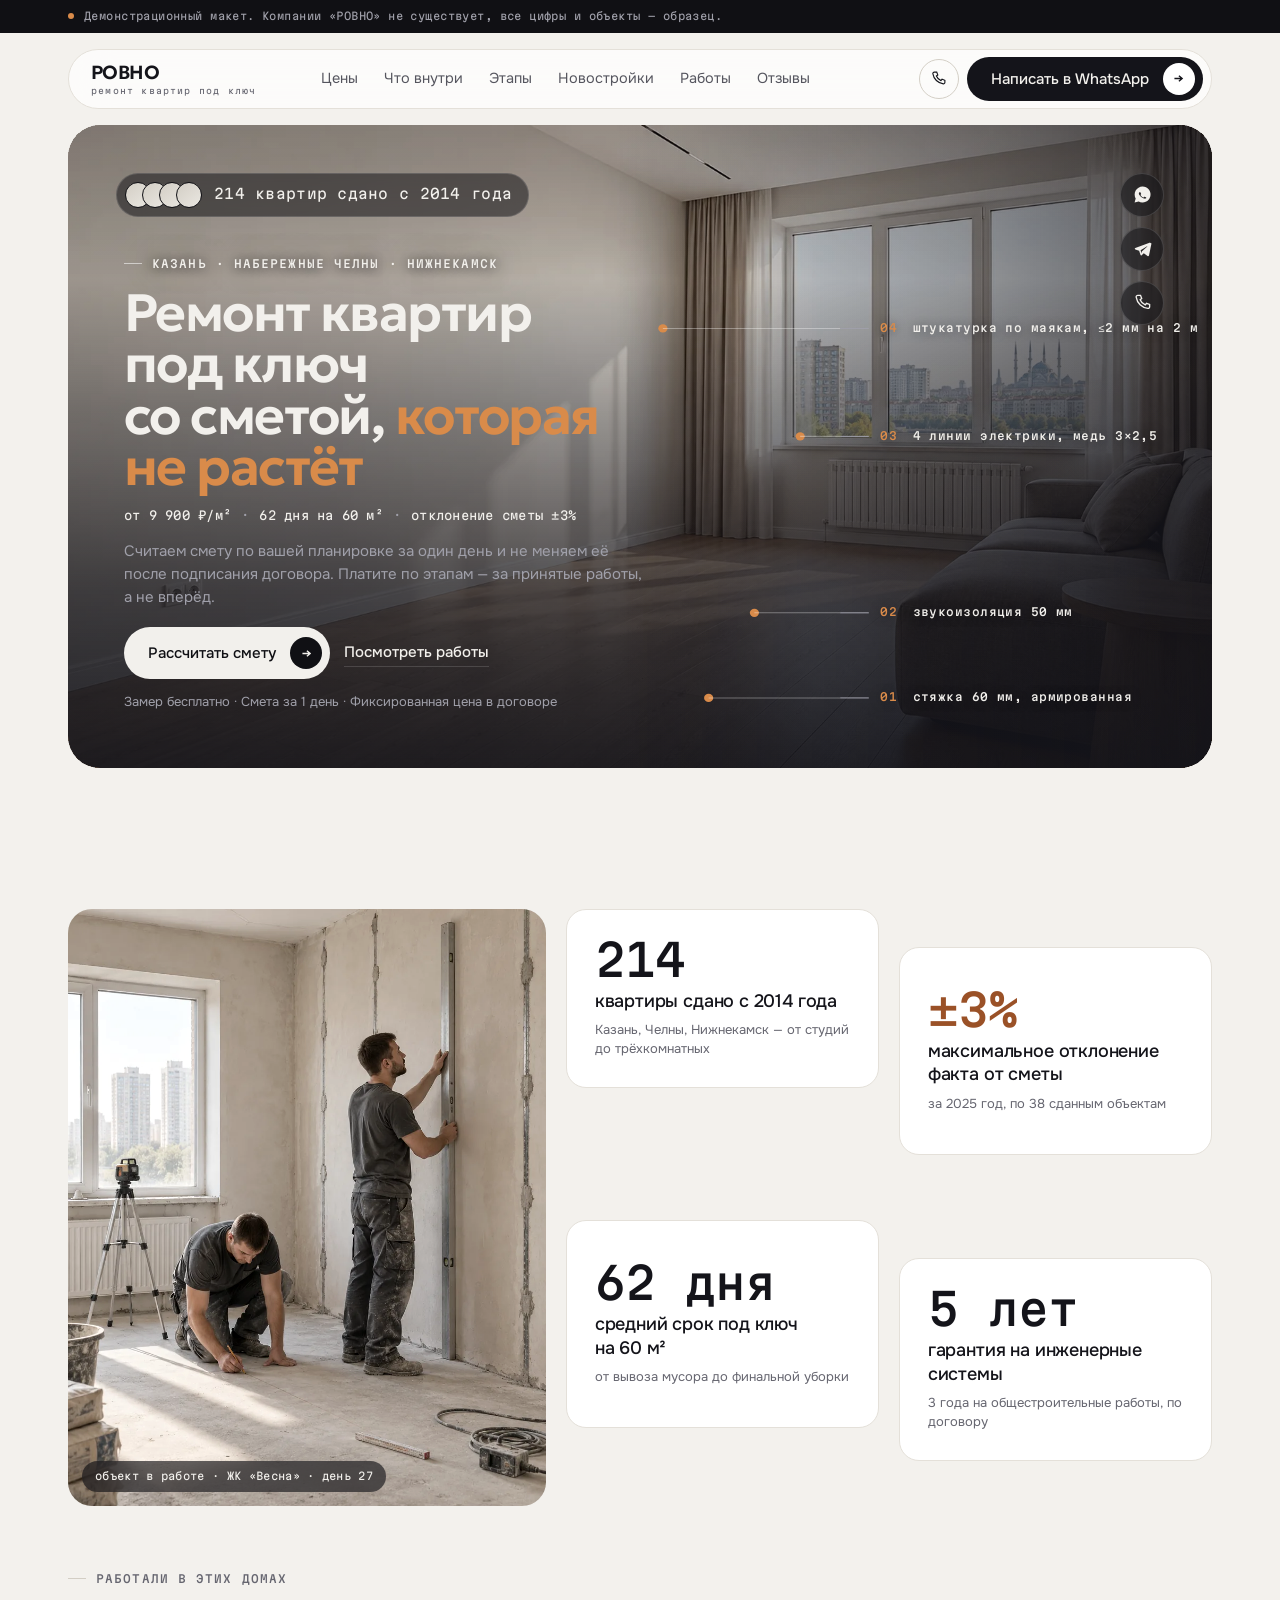
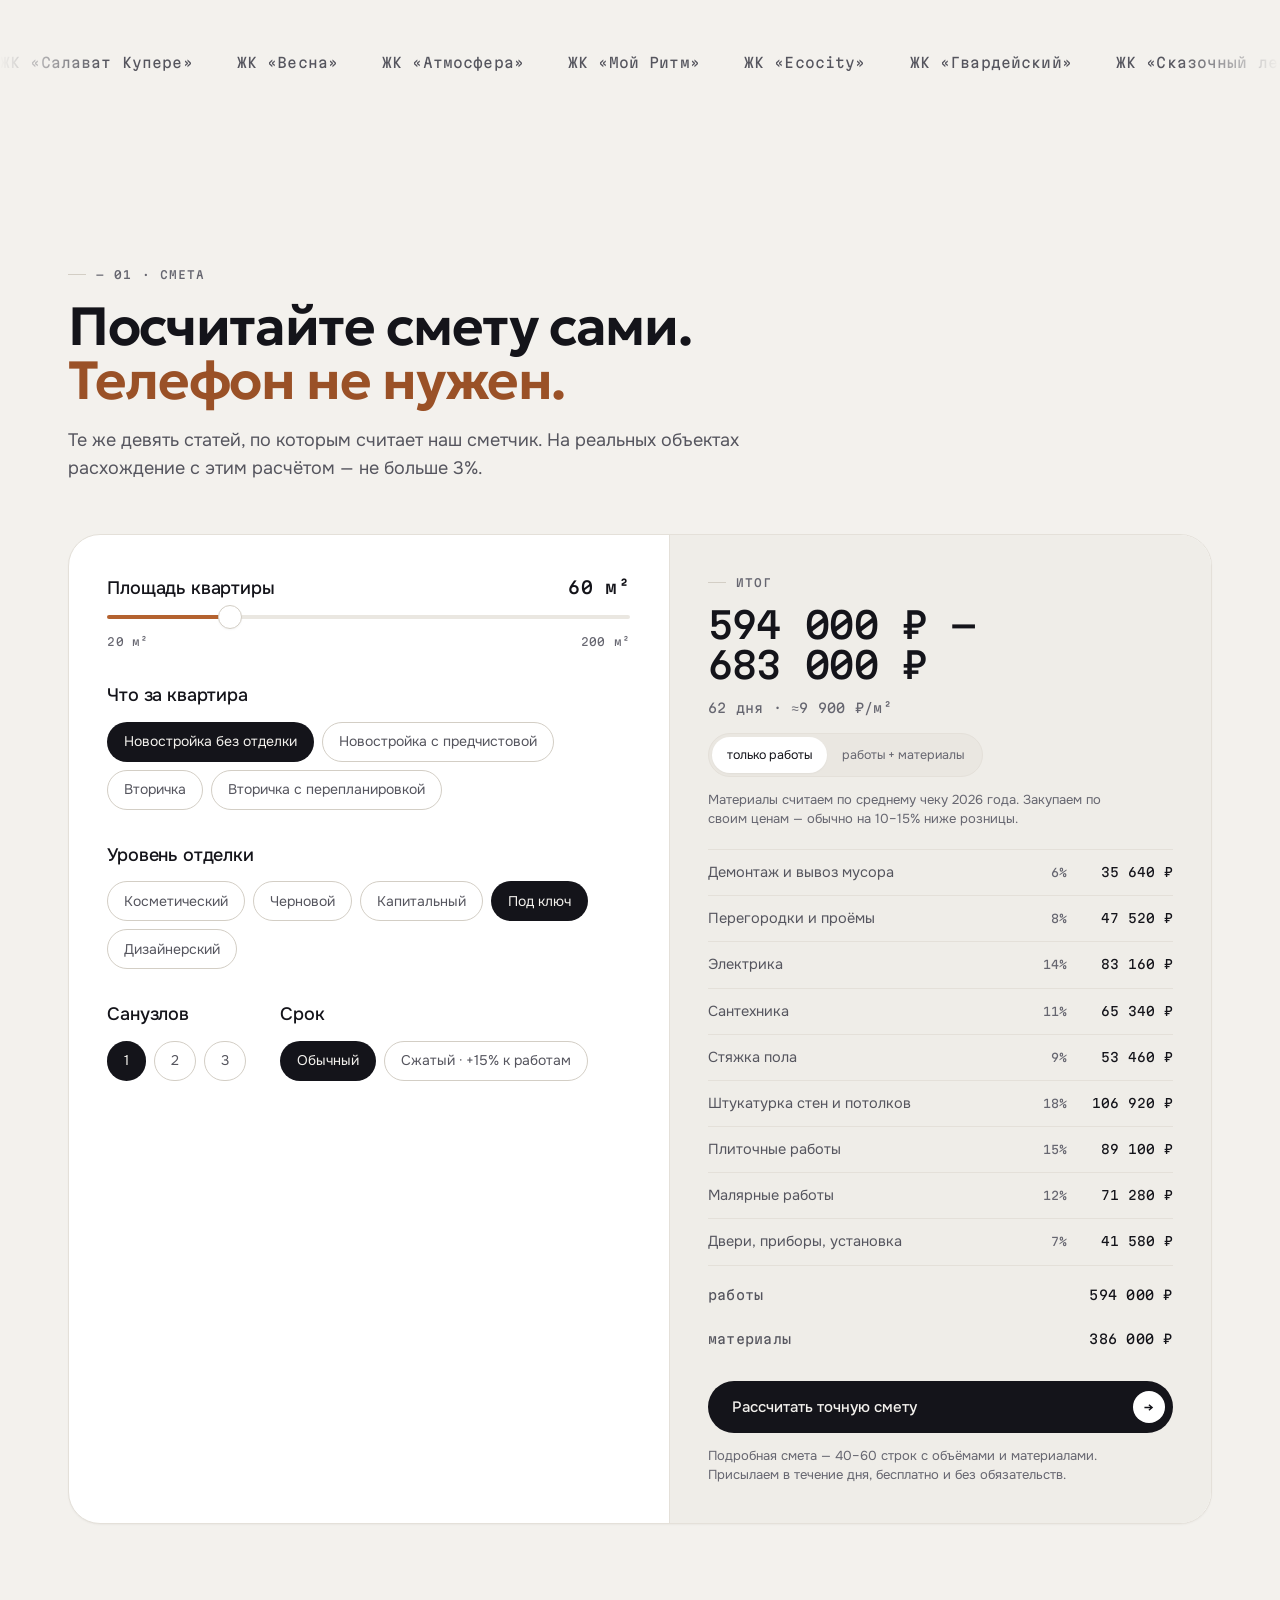
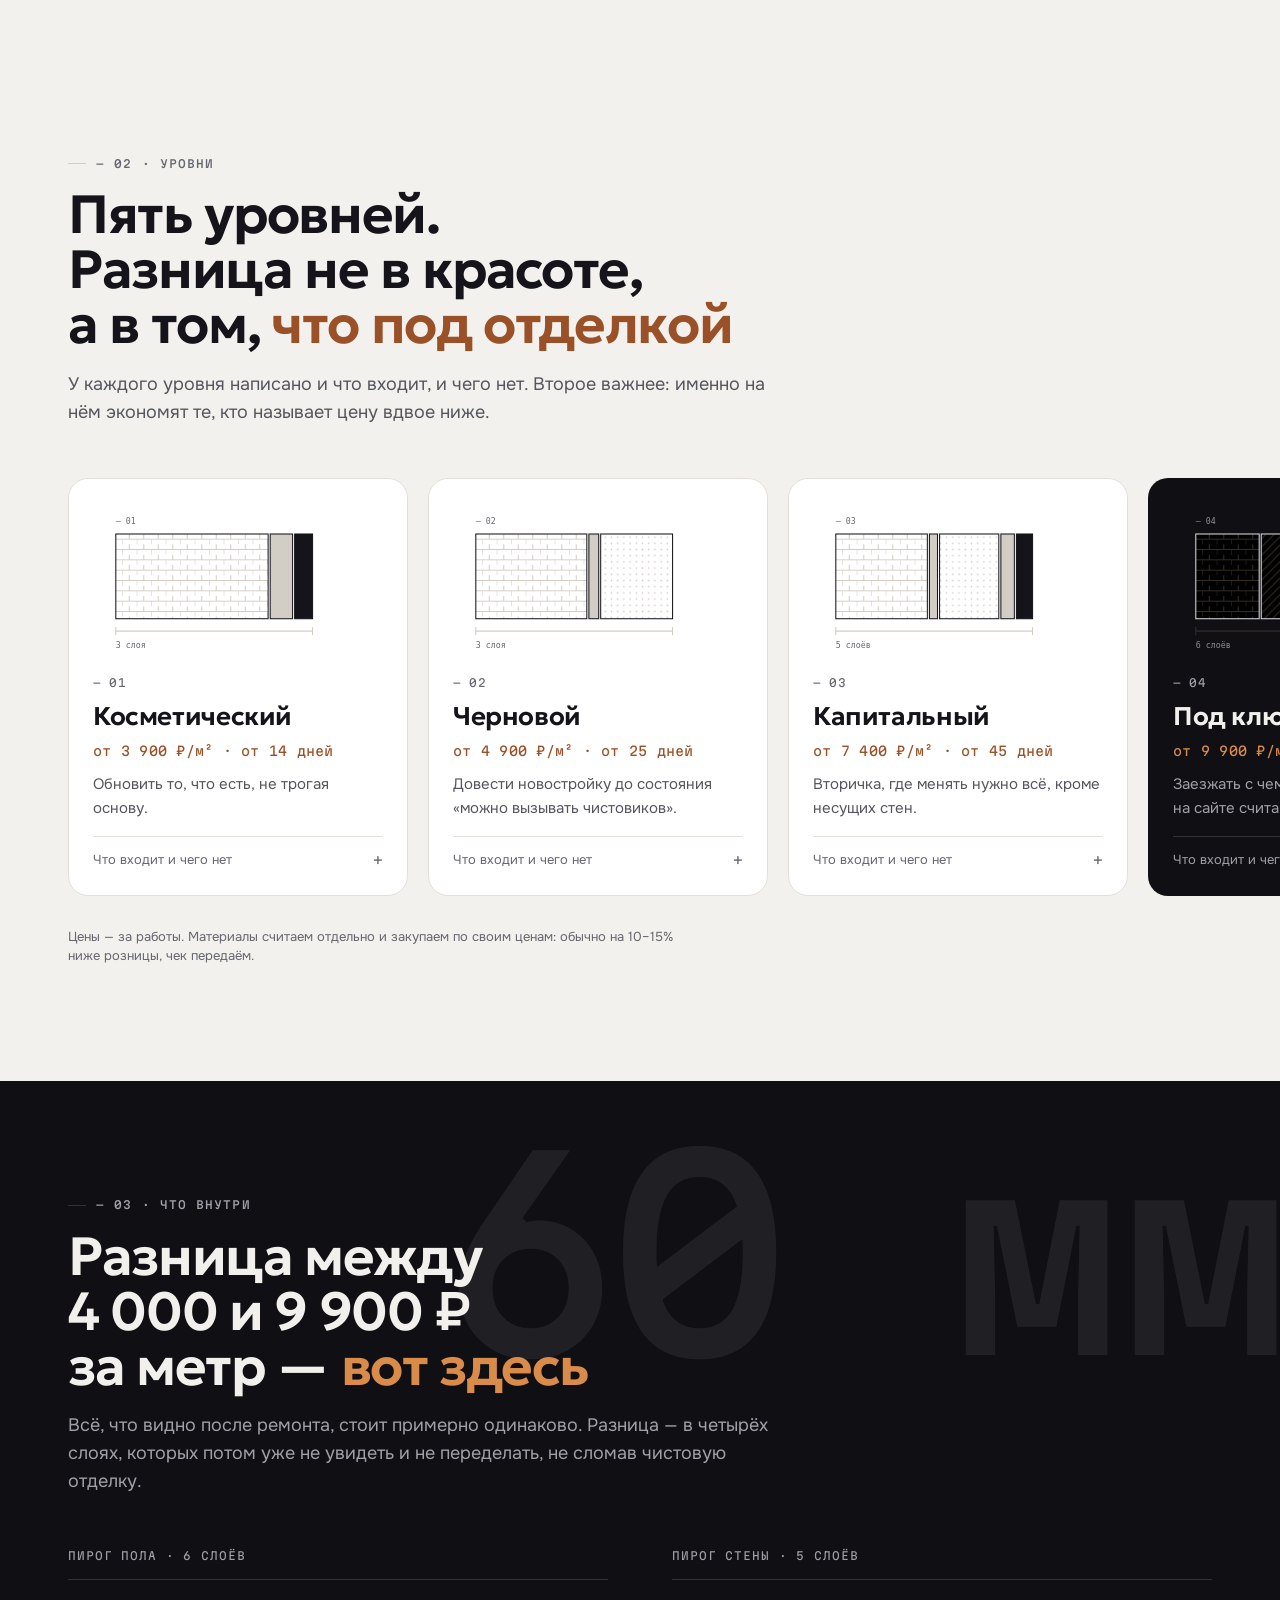
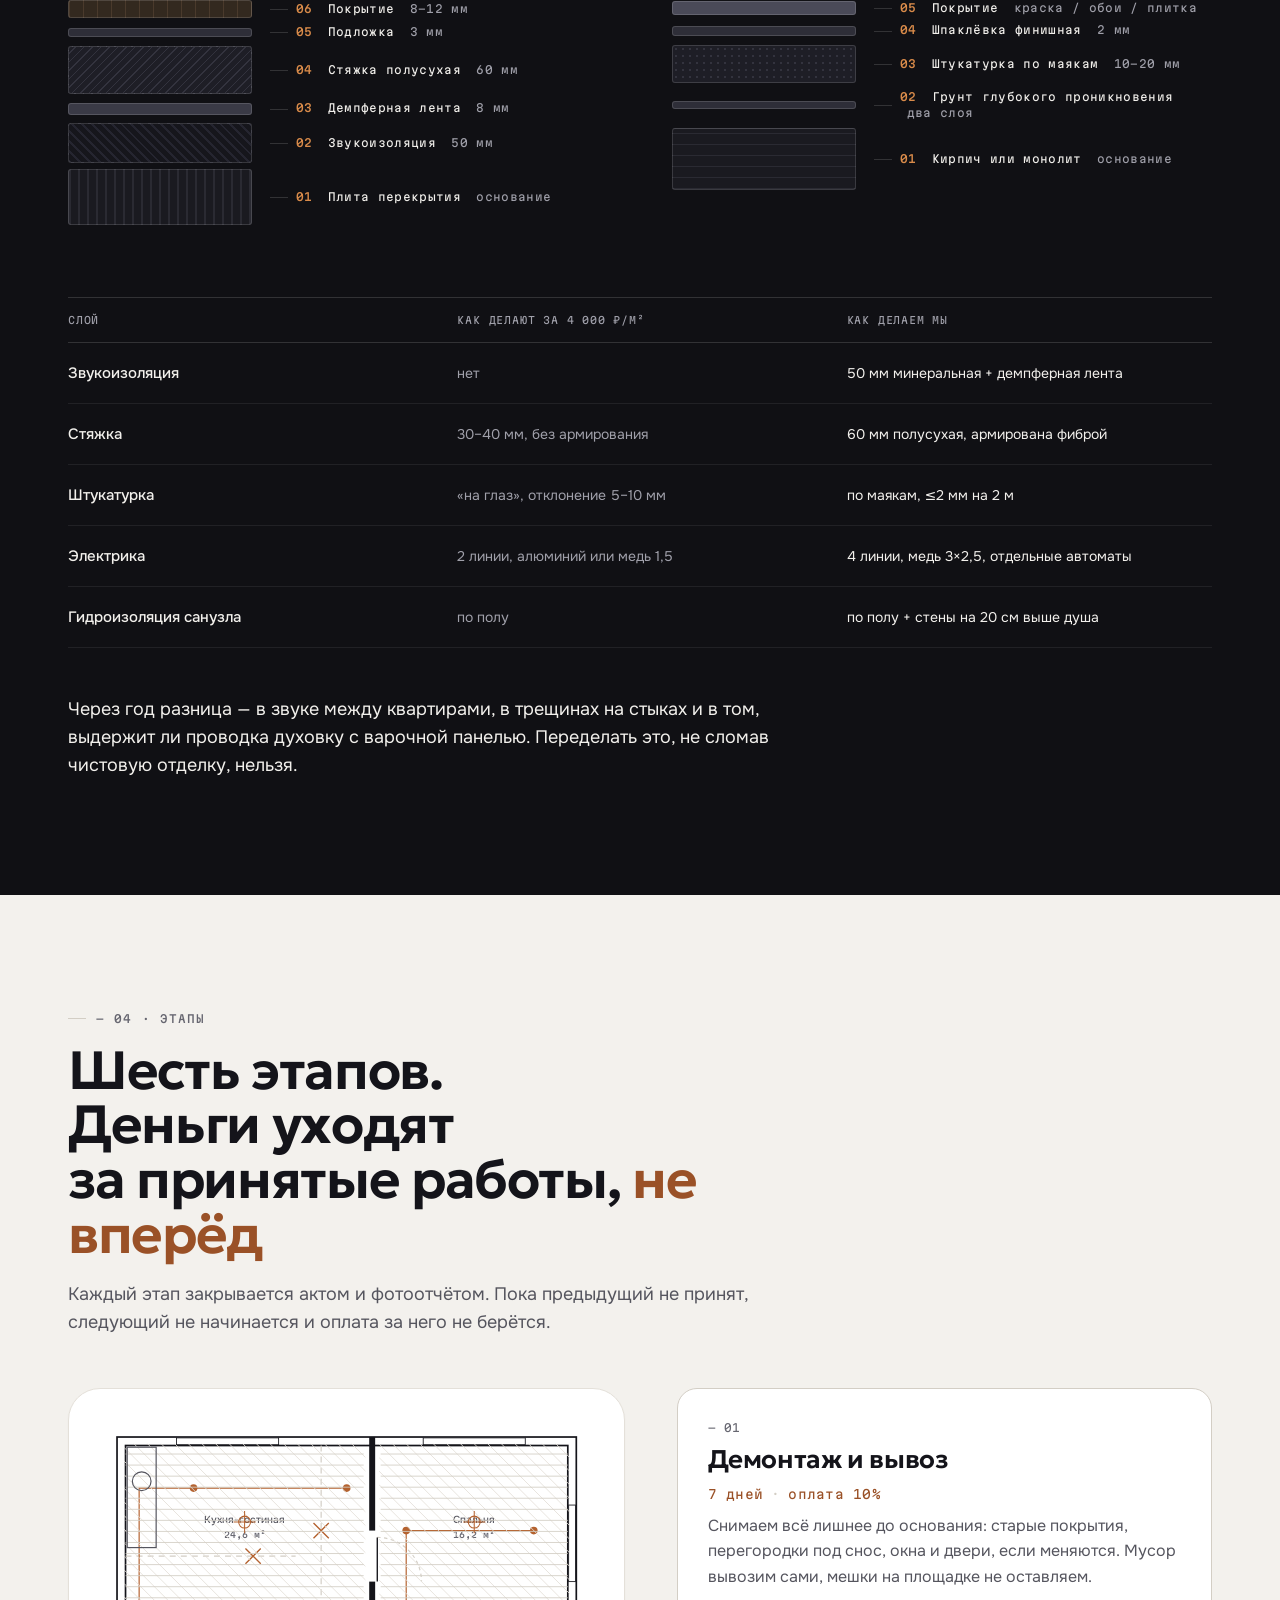
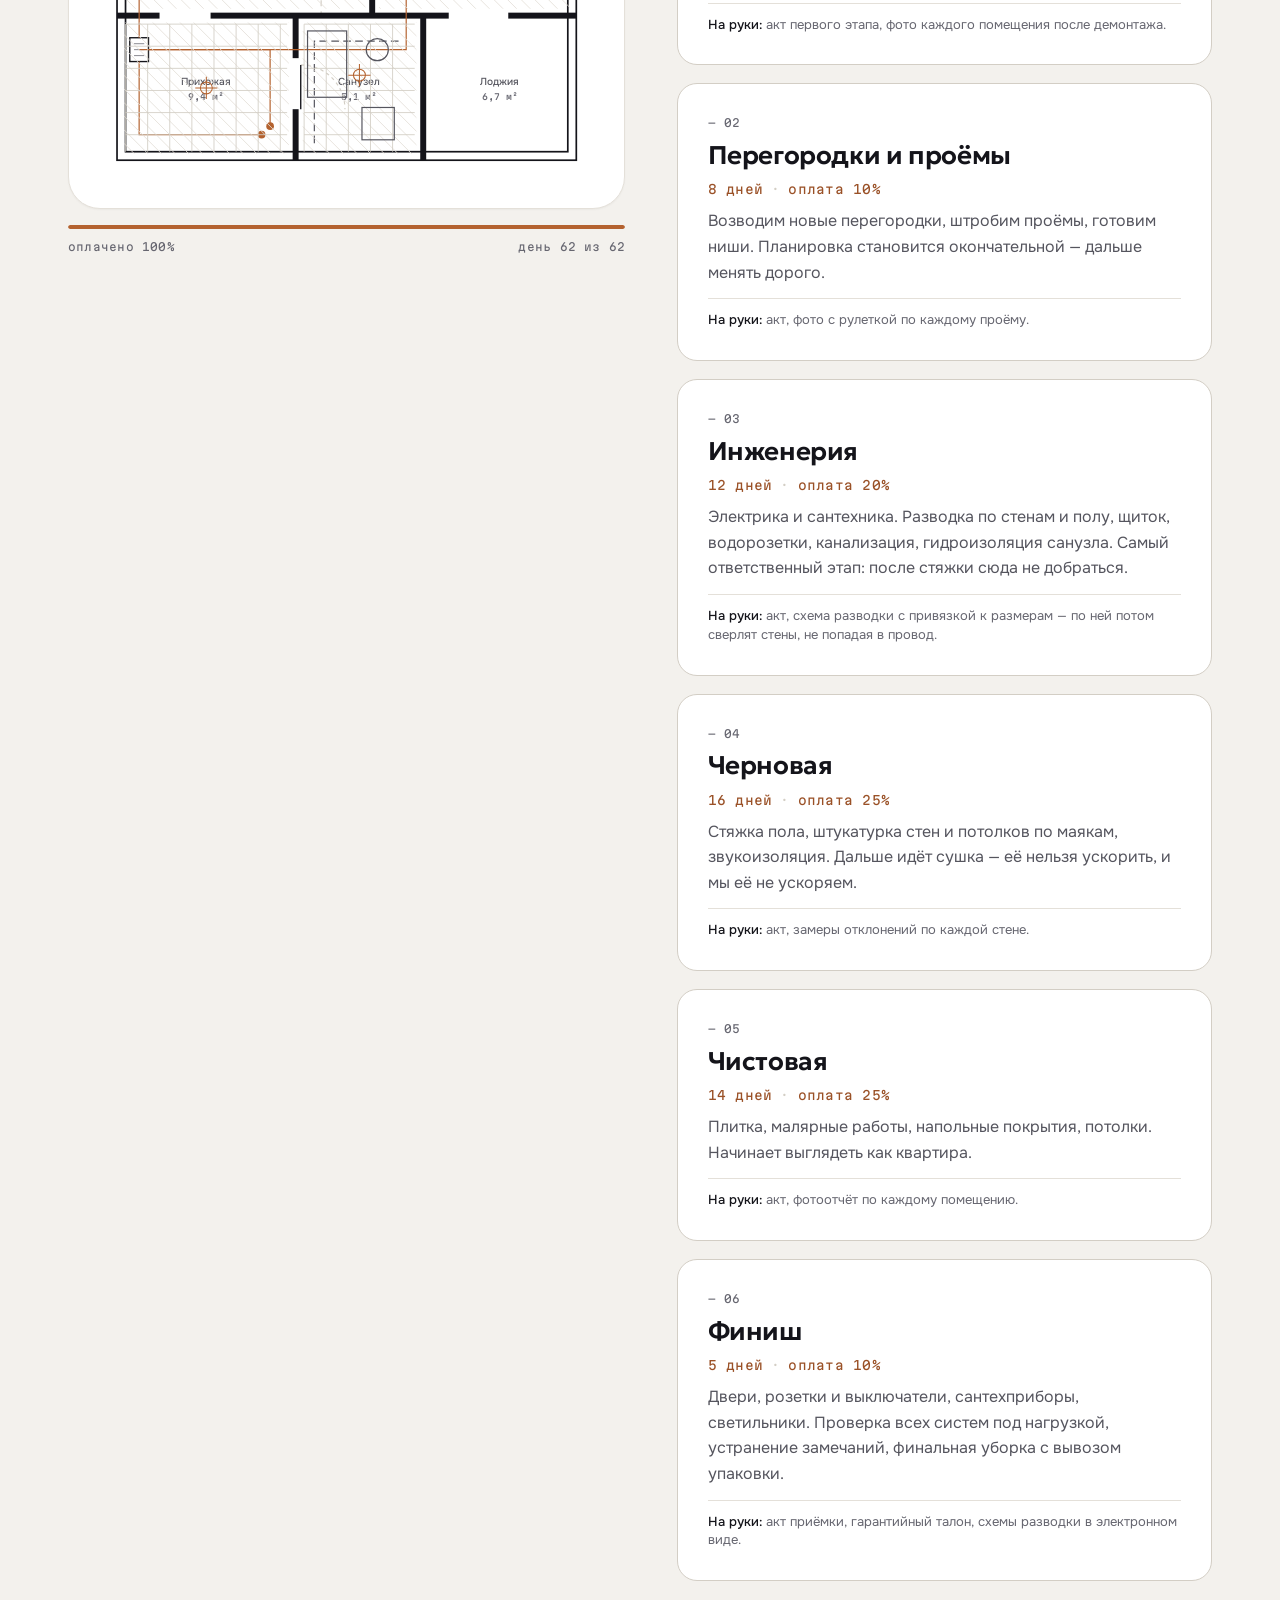
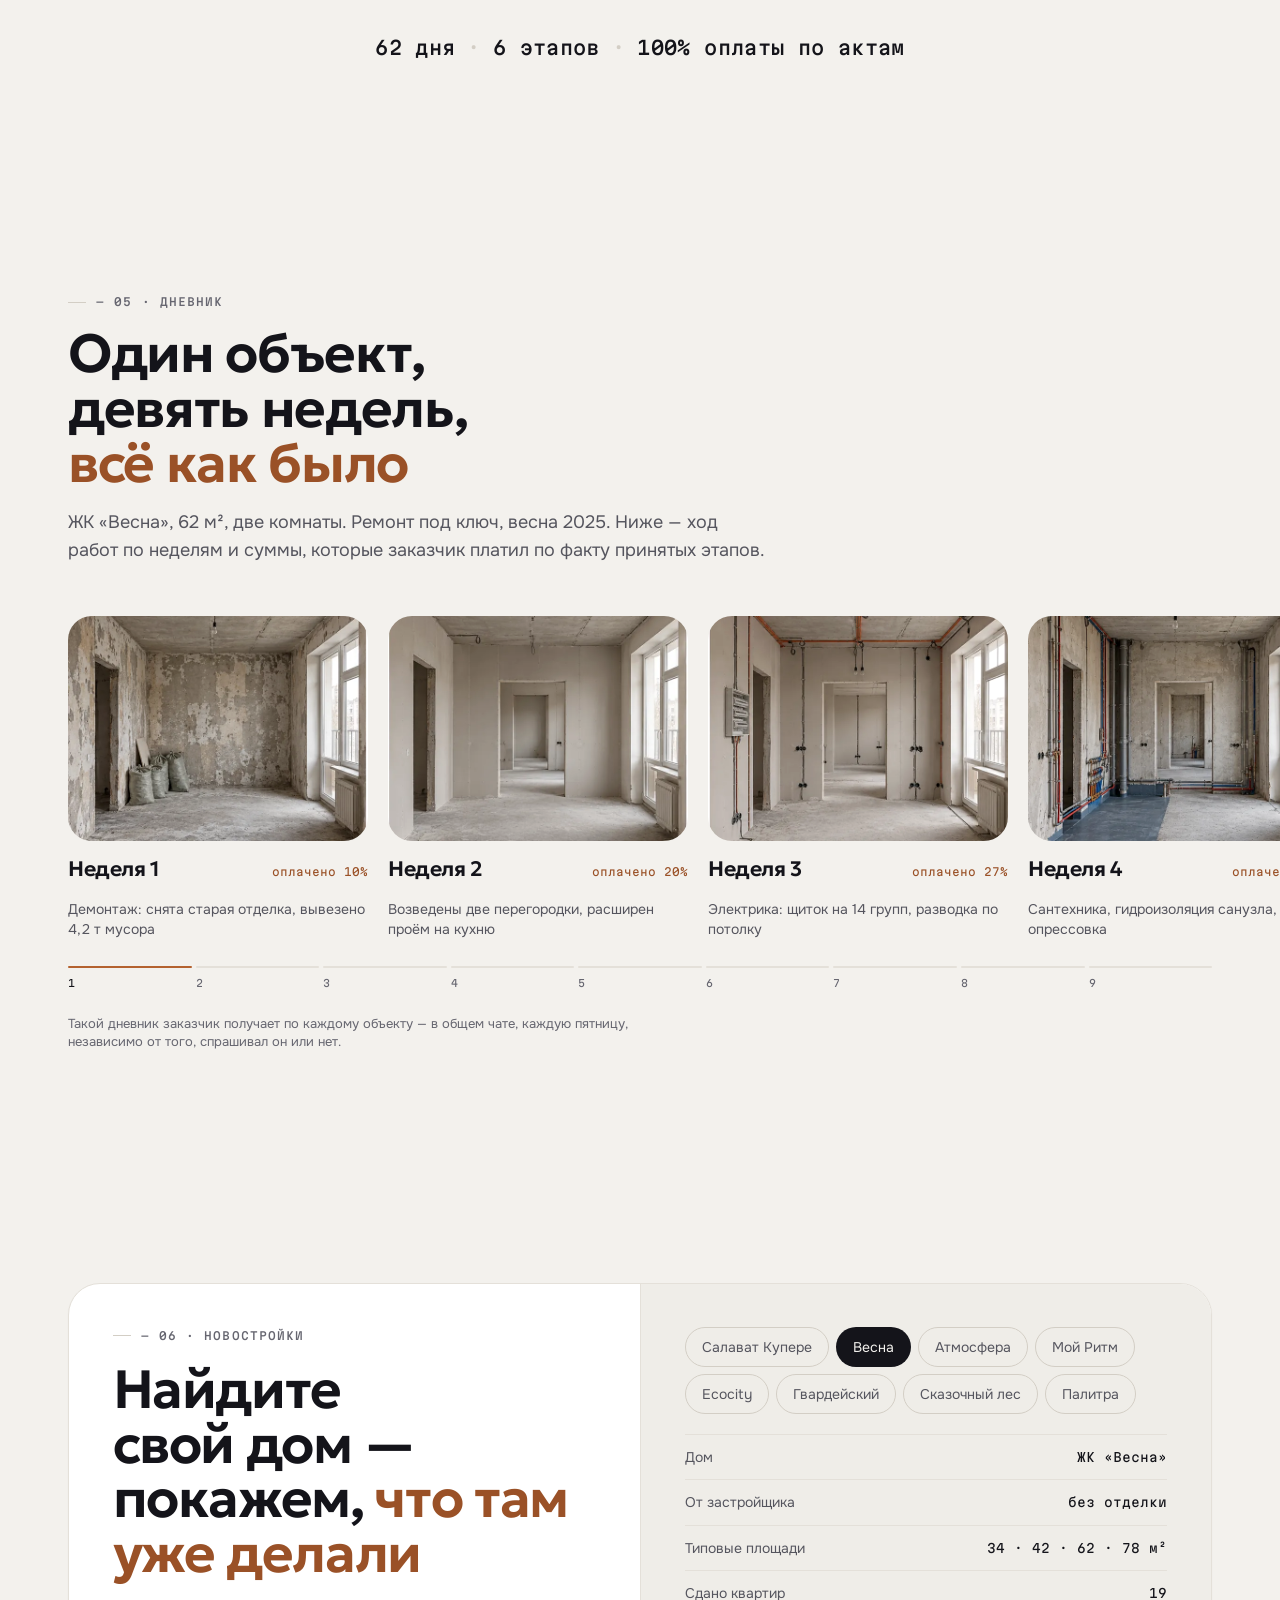
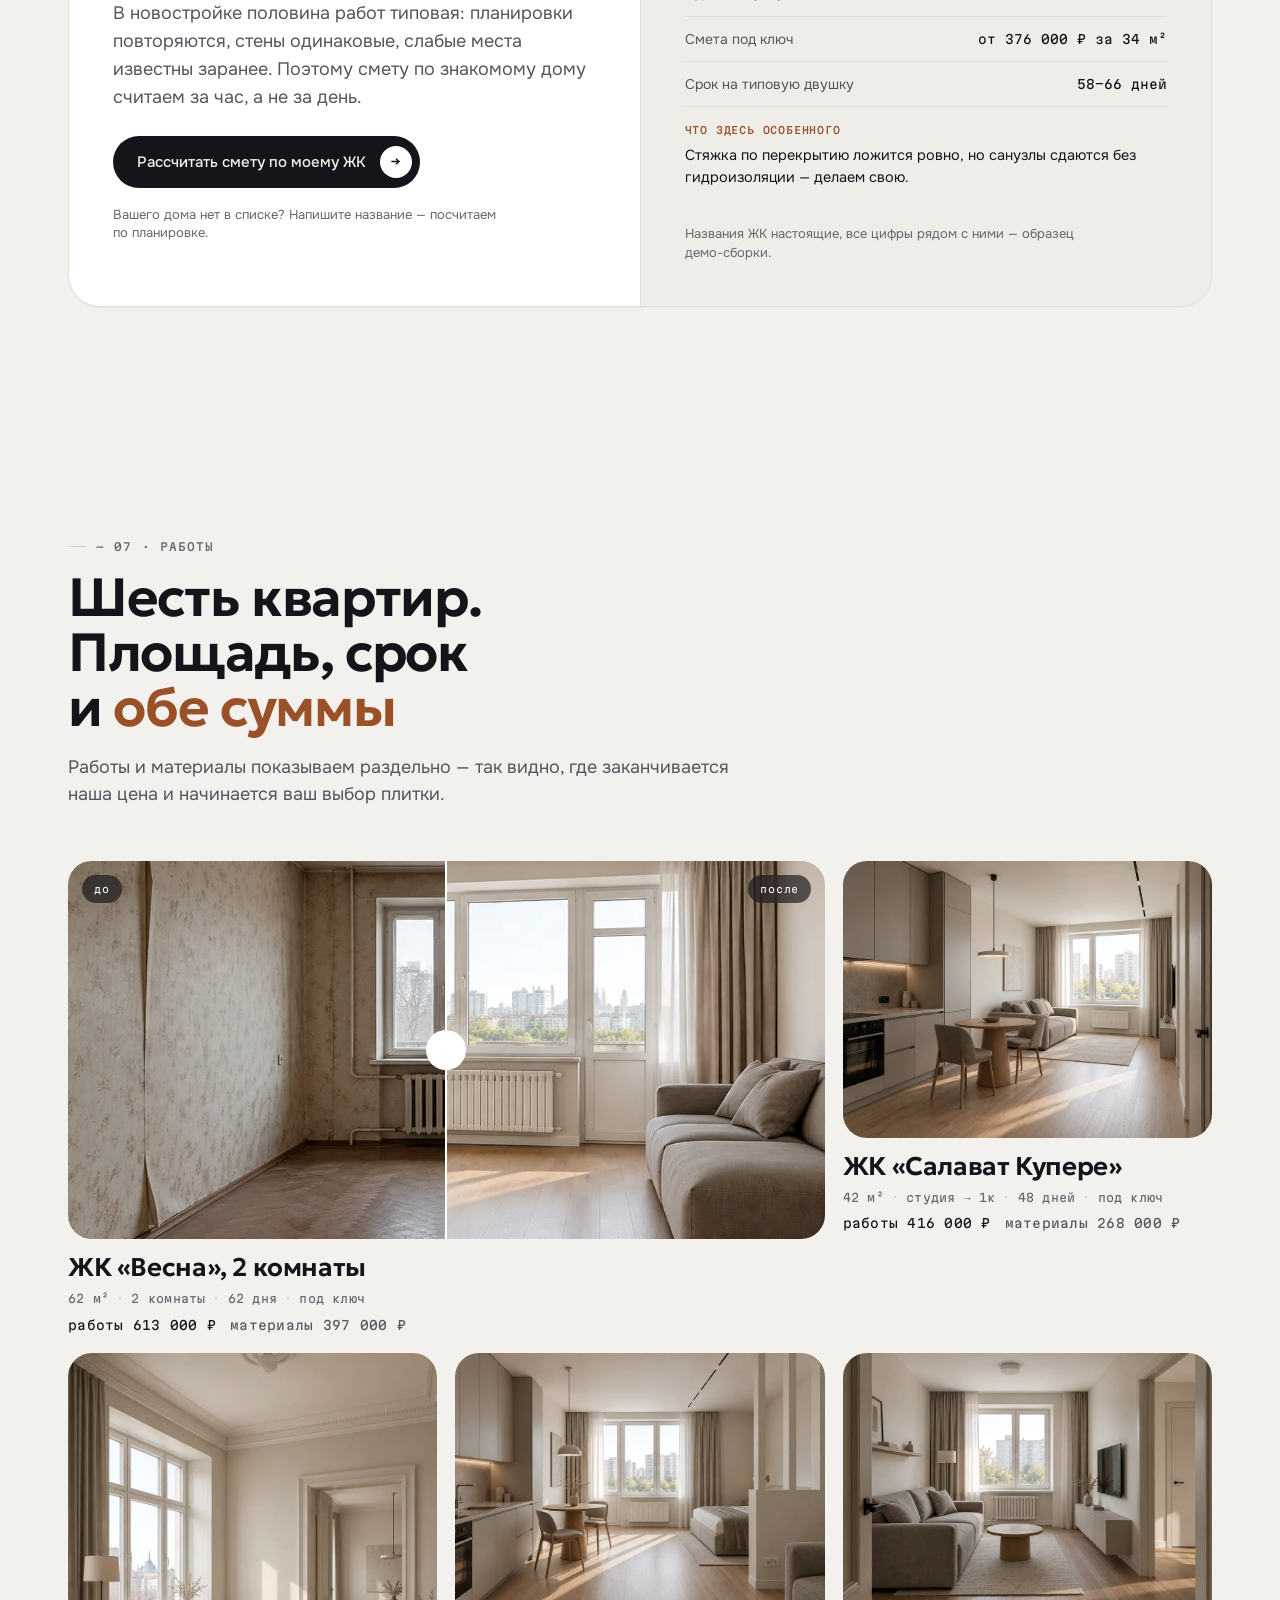
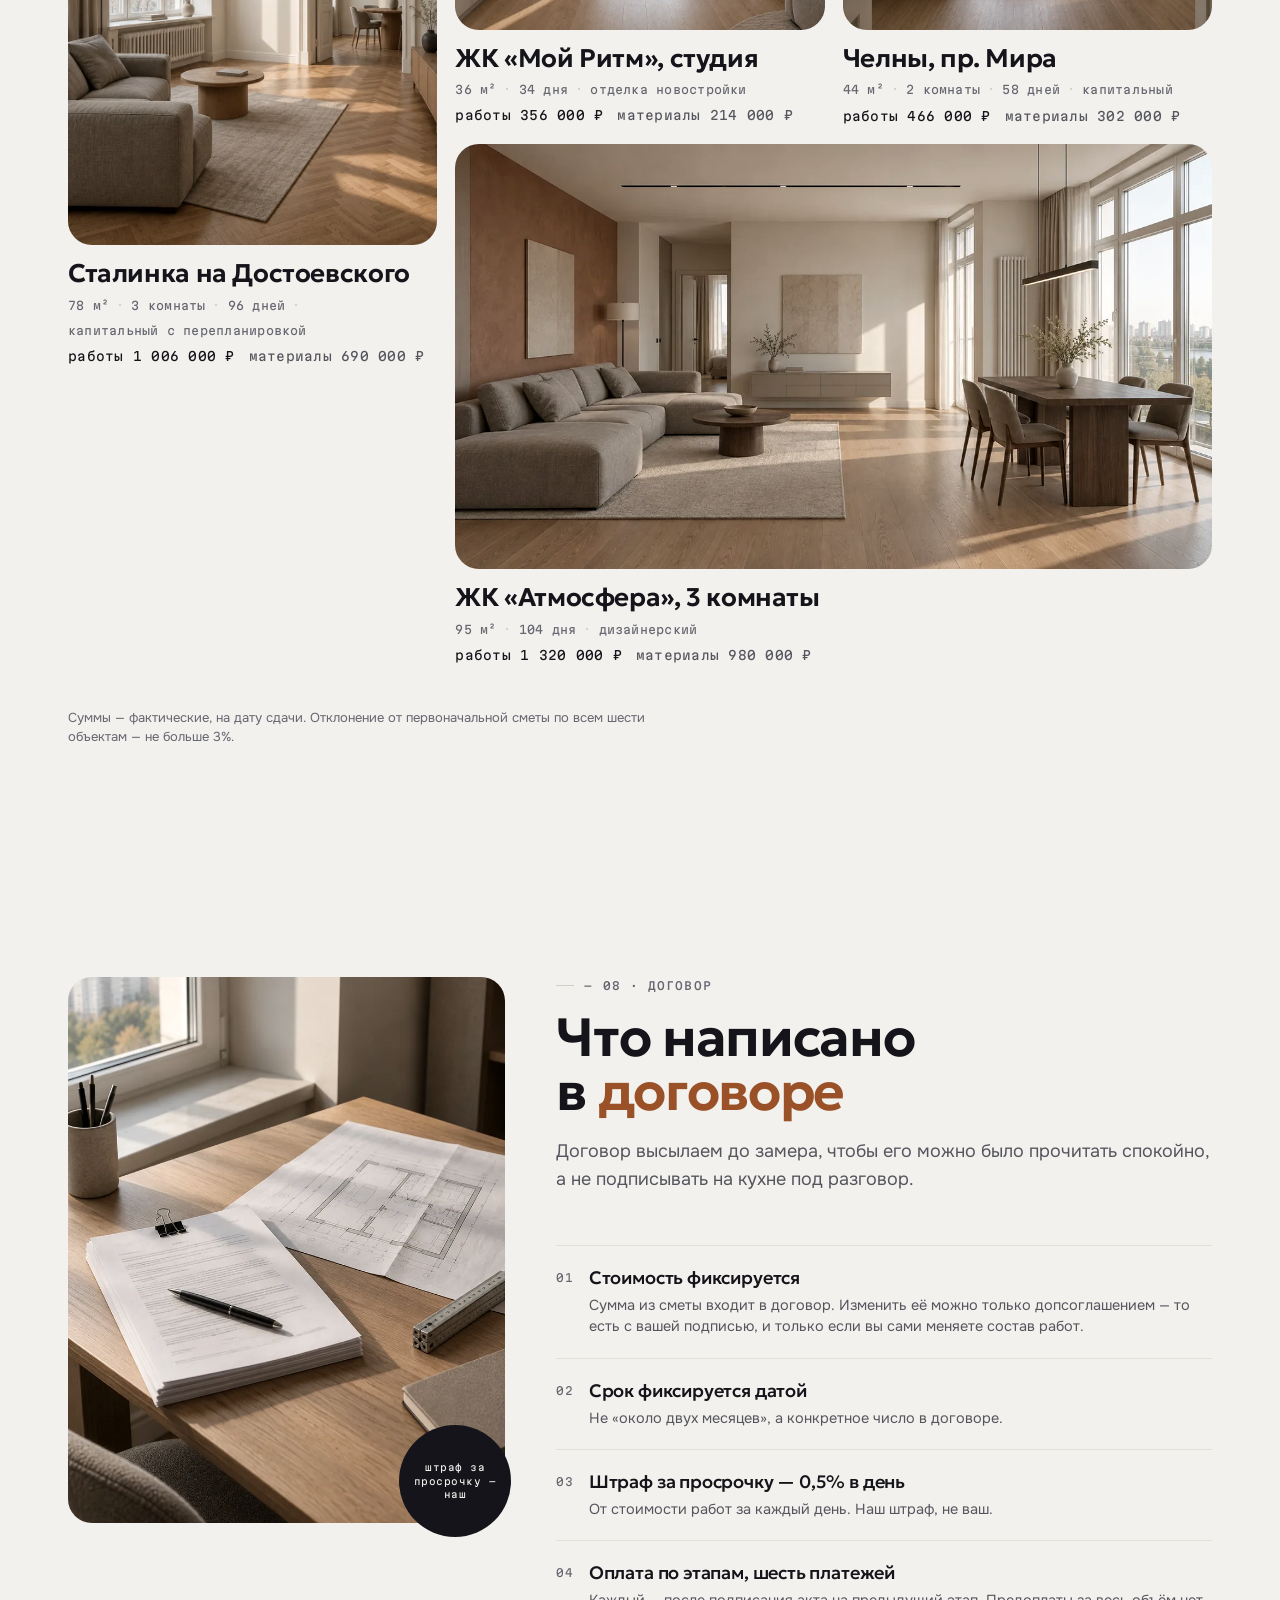
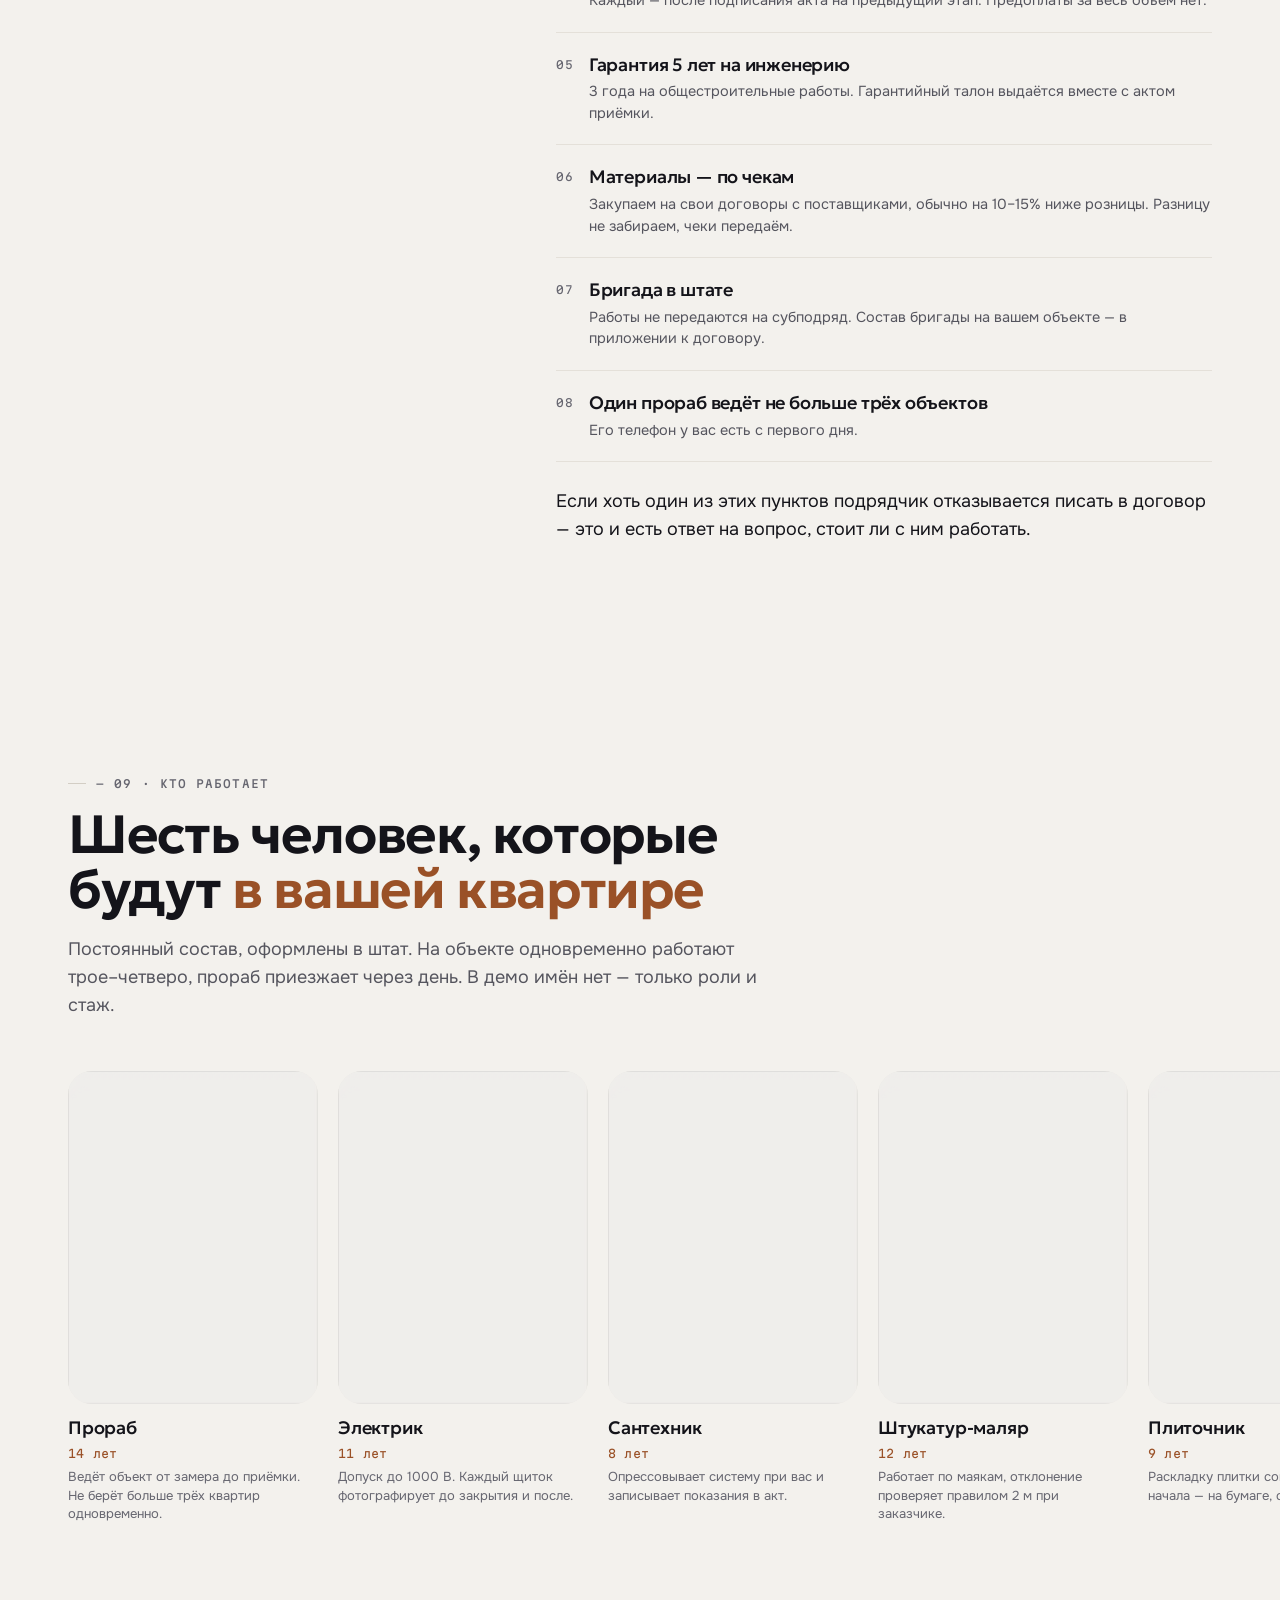
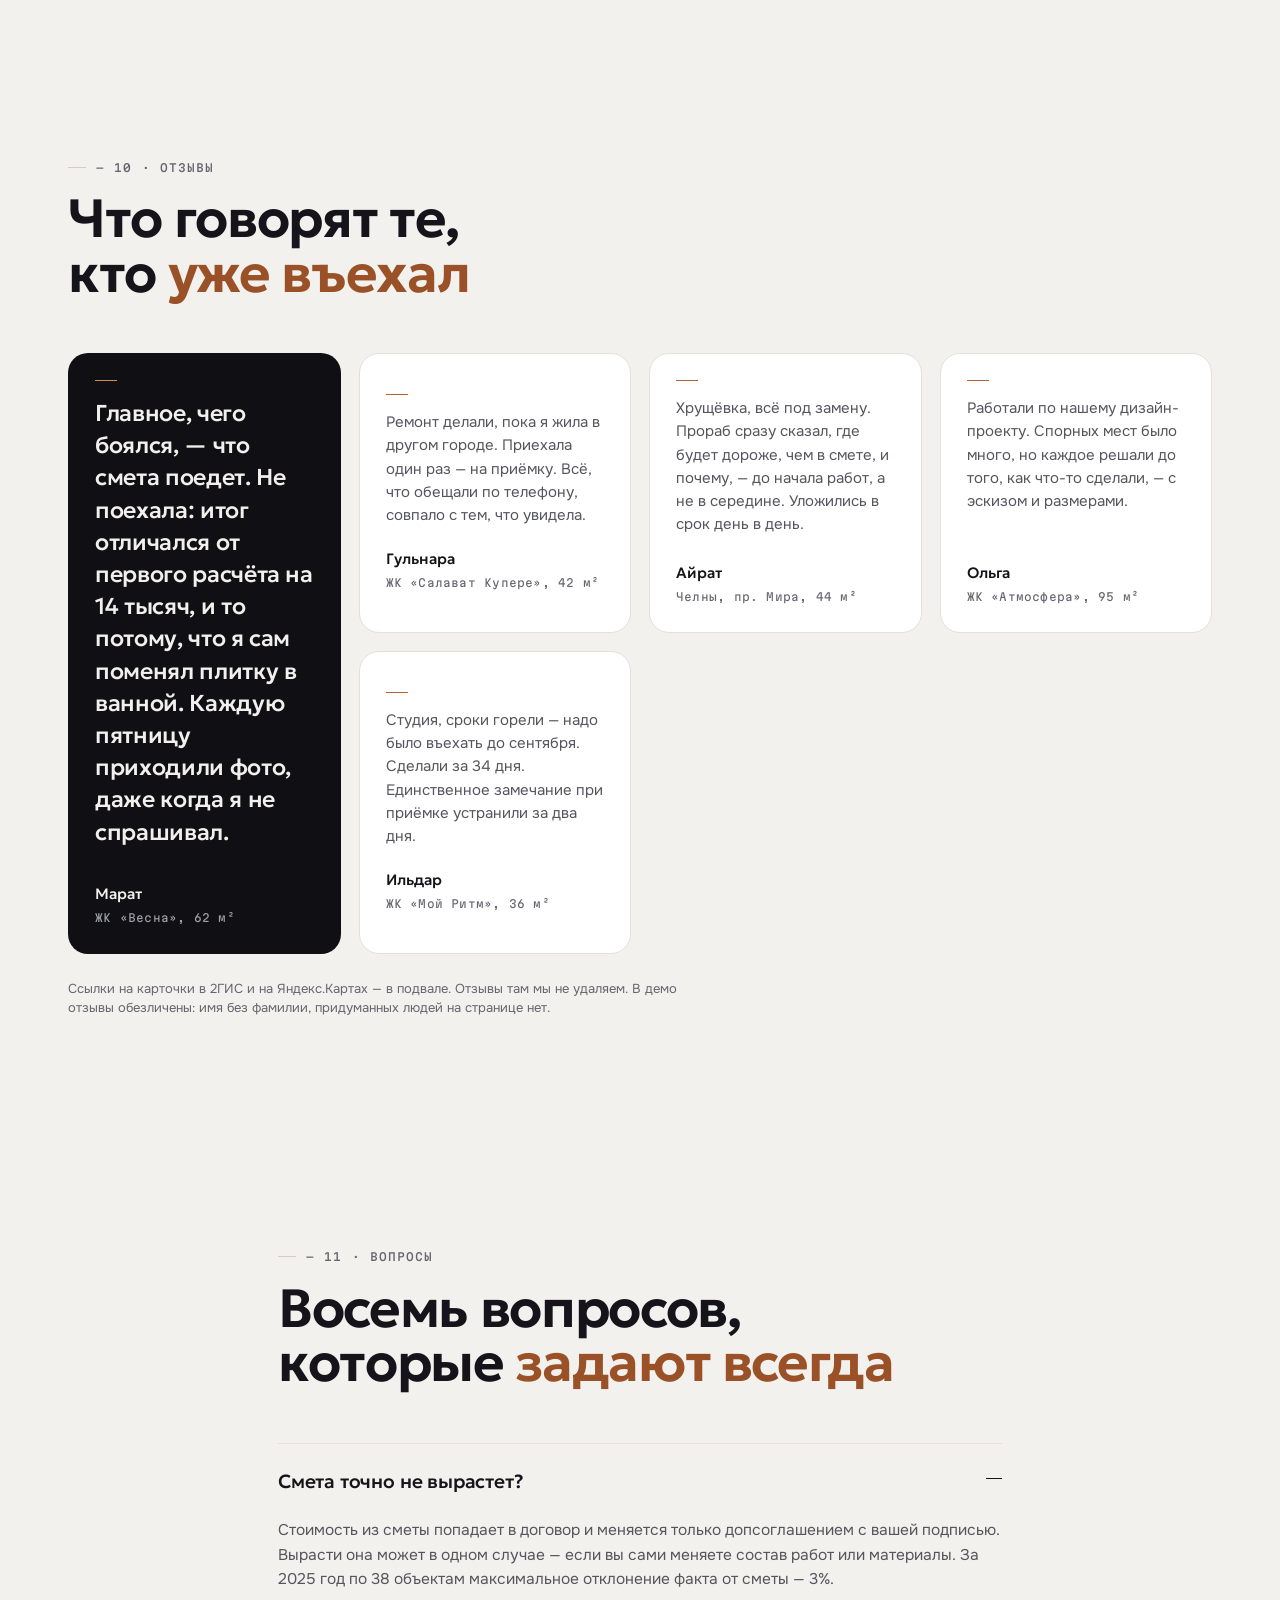
==== commit e5868bd4: "Дневник, недели 4–6. Доступные имена секций и ханипот в форме Каждая содержательная секция получила " ====
--- a/web/index.html
+++ b/web/index.html
@@ -196,11 +196,11 @@
 </section>
 
 <!-- ══ 4. КАЛЬКУЛЯТОР СМЕТЫ ▲ ═════════════════════════════════════════ -->
-<section class="sec calc" id="calc" data-calc>
+<section class="sec calc" id="calc" data-calc aria-labelledby="calc-h">
   <div class="wrap">
     <div class="head rv">
       <p class="eye">— 01 · Смета</p>
-      <h2 class="h2">Посчитайте смету сами.<br><span class="acc">Телефон не нужен.</span></h2>
+      <h2 id="calc-h" class="h2">Посчитайте смету сами.<br><span class="acc">Телефон не нужен.</span></h2>
       <p class="lead">Те же девять статей, по которым считает наш сметчик. На реальных объектах расхождение с этим расчётом — не больше 3%.</p>
     </div>
 
@@ -286,11 +286,11 @@
 </section>
 
 <!-- ══ 5. ПЯТЬ УРОВНЕЙ ════════════════════════════════════════════════ -->
-<section class="sec lvls" id="levels">
+<section class="sec lvls" id="levels" aria-labelledby="levels-h">
   <div class="wrap">
     <div class="head rv">
       <p class="eye">— 02 · Уровни</p>
-      <h2 class="h2">Пять уровней. Разница не в красоте,<br>а в том, <span class="acc">что под отделкой</span></h2>
+      <h2 id="levels-h" class="h2">Пять уровней. Разница не в красоте,<br>а в том, <span class="acc">что под отделкой</span></h2>
       <p class="lead">У каждого уровня написано и что входит, и чего нет. Второе важнее: именно на нём экономят те, кто называет цену вдвое ниже.</p>
     </div>
   </div>
@@ -367,13 +367,13 @@
 
 <!-- ══ 6. РАЗРЕЗ ПОЛА И СТЕНЫ ▲ ☾ ═══════════════════════════════════ -->
 <!-- Единственная тёмная секция страницы. Врезается в полотно без радиусов. -->
-<section class="sec inside dark" id="inside">
+<section class="sec inside dark" id="inside" aria-labelledby="inside-h">
   <div class="wrap inside__in">
     <span class="wm d" aria-hidden="true">60 мм</span>
 
     <div class="head rv">
       <p class="eye">— 03 · Что внутри</p>
-      <h2 class="h2">Разница между 4 000 и 9 900 ₽<br>за метр — <span class="acc">вот здесь</span></h2>
+      <h2 id="inside-h" class="h2">Разница между 4 000 и 9 900 ₽<br>за метр — <span class="acc">вот здесь</span></h2>
       <p class="lead">Всё, что видно после ремонта, стоит примерно одинаково. Разница — в четырёх слоях, которых потом уже не увидеть и не переделать, не сломав чистовую отделку.</p>
     </div>
 
@@ -418,11 +418,11 @@
 <!-- ══ 7. ПЛАН КВАРТИРЫ ПО СЛОЯМ ▲ ══════════════════════════════════ -->
 <!-- Signature-элемент. Слой включается по входу карточки этапа и больше
      не гаснет: квартира отделывается, а не мигает. -->
-<section class="sec stg" id="stages">
+<section class="sec stg" id="stages" aria-labelledby="stages-h">
   <div class="wrap">
     <div class="head rv">
       <p class="eye">— 04 · Этапы</p>
-      <h2 class="h2">Шесть этапов. Деньги уходят<br>за принятые работы, <span class="acc">не вперёд</span></h2>
+      <h2 id="stages-h" class="h2">Шесть этапов. Деньги уходят<br>за принятые работы, <span class="acc">не вперёд</span></h2>
       <p class="lead">Каждый этап закрывается актом и фотоотчётом. Пока предыдущий не принят, следующий не начинается и оплата за него не берётся.</p>
     </div>
 
@@ -490,11 +490,11 @@
 </section>
 
 <!-- ══ 8. ДНЕВНИК ОБЪЕКТА ═════════════════════════════════════════════ -->
-<section class="sec diary" id="diary">
+<section class="sec diary" id="diary" aria-labelledby="diary-h">
   <div class="wrap">
     <div class="head rv">
       <p class="eye">— 05 · Дневник</p>
-      <h2 class="h2">Один объект, девять недель,<br><span class="acc">всё как было</span></h2>
+      <h2 id="diary-h" class="h2">Один объект, девять недель,<br><span class="acc">всё как было</span></h2>
       <p class="lead">ЖК «Весна», 62 м², две комнаты. Ремонт под ключ, весна 2025. Ниже — ход работ по неделям и суммы, которые заказчик платил по факту принятых этапов.</p>
     </div>
   </div>
@@ -511,12 +511,12 @@
 </section>
 
 <!-- ══ 9. ОТДЕЛКА НОВОСТРОЕК: СЕЛЕКТОР ЖК ═════════════════════════════ -->
-<section class="sec nb" id="new">
+<section class="sec nb" id="new" aria-labelledby="new-h">
   <div class="wrap">
     <div class="panel nb__panel rv">
       <div class="nb__l">
         <p class="eye">— 06 · Новостройки</p>
-        <h2 class="h2">Найдите свой дом —<br>покажем, <span class="acc">что там уже делали</span></h2>
+        <h2 id="new-h" class="h2">Найдите свой дом —<br>покажем, <span class="acc">что там уже делали</span></h2>
         <p class="lead">В новостройке половина работ типовая: планировки повторяются, стены одинаковые, слабые места известны заранее. Поэтому смету по знакомому дому считаем за час, а не за день.</p>
         <a class="btn btn--pri nb__cta" href="#lead">Рассчитать смету по моему ЖК<span class="btn__arw" aria-hidden="true"><svg viewBox="0 0 16 16" fill="none" stroke="currentColor" stroke-width="1.7"><path d="M3 8h9M8.5 4.5 12.5 8l-4 3.5"/></svg></span></a>
         <p class="cap nb__fine">Вашего дома нет в списке? Напишите название — посчитаем по планировке.</p>
@@ -532,11 +532,11 @@
 </section>
 
 <!-- ══ 10. ПОРТФОЛИО ══════════════════════════════════════════════════ -->
-<section class="sec works" id="works">
+<section class="sec works" id="works" aria-labelledby="works-h">
   <div class="wrap">
     <div class="head rv">
       <p class="eye">— 07 · Работы</p>
-      <h2 class="h2">Шесть квартир. Площадь, срок<br>и <span class="acc">обе суммы</span></h2>
+      <h2 id="works-h" class="h2">Шесть квартир. Площадь, срок<br>и <span class="acc">обе суммы</span></h2>
       <p class="lead">Работы и материалы показываем раздельно — так видно, где заканчивается наша цена и начинается ваш выбор плитки.</p>
     </div>
 
@@ -607,7 +607,7 @@
 </section>
 
 <!-- ══ 11. ДОГОВОР И ГАРАНТИЯ ═════════════════════════════════════════ -->
-<section class="sec deal" id="deal">
+<section class="sec deal" id="deal" aria-labelledby="deal-h">
   <div class="wrap">
     <div class="deal__grid">
       <div class="deal__l">
@@ -622,7 +622,7 @@
       <div class="deal__r">
         <div class="head rv">
           <p class="eye">— 08 · Договор</p>
-          <h2 class="h2">Что написано<br>в <span class="acc">договоре</span></h2>
+          <h2 id="deal-h" class="h2">Что написано<br>в <span class="acc">договоре</span></h2>
           <p class="lead">Договор высылаем до замера, чтобы его можно было прочитать спокойно, а не подписывать на кухне под разговор.</p>
         </div>
         <ol class="terms">
@@ -642,11 +642,11 @@
 </section>
 
 <!-- ══ 12. БРИГАДА ════════════════════════════════════════════════════ -->
-<section class="sec crew" id="crew">
+<section class="sec crew" id="crew" aria-labelledby="crew-h">
   <div class="wrap">
     <div class="head rv">
       <p class="eye">— 09 · Кто работает</p>
-      <h2 class="h2">Шесть человек, которые<br>будут <span class="acc">в вашей квартире</span></h2>
+      <h2 id="crew-h" class="h2">Шесть человек, которые<br>будут <span class="acc">в вашей квартире</span></h2>
       <p class="lead">Постоянный состав, оформлены в штат. На объекте одновременно работают трое–четверо, прораб приезжает через день. В демо имён нет — только роли и стаж.</p>
     </div>
   </div>
@@ -670,11 +670,11 @@
 </section>
 
 <!-- ══ 13. ОТЗЫВЫ ═════════════════════════════════════════════════════ -->
-<section class="sec revs" id="reviews">
+<section class="sec revs" id="reviews" aria-labelledby="reviews-h">
   <div class="wrap">
     <div class="head rv">
       <p class="eye">— 10 · Отзывы</p>
-      <h2 class="h2">Что говорят те,<br>кто <span class="acc">уже въехал</span></h2>
+      <h2 id="reviews-h" class="h2">Что говорят те,<br>кто <span class="acc">уже въехал</span></h2>
     </div>
 
     <div class="revs__bento">
@@ -705,11 +705,11 @@
 </section>
 
 <!-- ══ 14. FAQ ════════════════════════════════════════════════════════ -->
-<section class="sec faq" id="faq">
+<section class="sec faq" id="faq" aria-labelledby="faq-h">
   <div class="wrap faq__in">
     <div class="head rv">
       <p class="eye">— 11 · Вопросы</p>
-      <h2 class="h2">Восемь вопросов,<br>которые <span class="acc">задают всегда</span></h2>
+      <h2 id="faq-h" class="h2">Восемь вопросов,<br>которые <span class="acc">задают всегда</span></h2>
     </div>
 
     <div class="acc-list rv rv-1">
@@ -726,12 +726,12 @@
 </section>
 
 <!-- ══ 15. ЗАЯВКА ═════════════════════════════════════════════════════ -->
-<section class="sec leadsec" id="lead">
+<section class="sec leadsec" id="lead" aria-labelledby="lead-h">
   <div class="wrap">
     <div class="lead__card dark rv" data-lead>
       <div class="lead__l">
         <p class="eye">— 12 · Заявка</p>
-        <h2 class="h2">Рассчитать <span class="acc">смету</span></h2>
+        <h2 id="lead-h" class="h2">Рассчитать <span class="acc">смету</span></h2>
         <p class="lead lead__sub">Пять вопросов, меньше минуты. Смету на 40–60 строк пришлём в течение дня. Бесплатно и без обязательств.</p>
         <ul class="lead__why">
           <li>Замер и смета — бесплатно</li>
@@ -749,6 +749,7 @@
         </div>
 
         <form class="lead__form" data-lead-form novalidate>
+          <input class="vh" type="text" name="company" tabindex="-1" autocomplete="off" aria-hidden="true">
           <fieldset class="stp on" data-step="1">
             <legend class="h3">Что за квартира?</legend>
             <div class="opts" data-pick="object">
